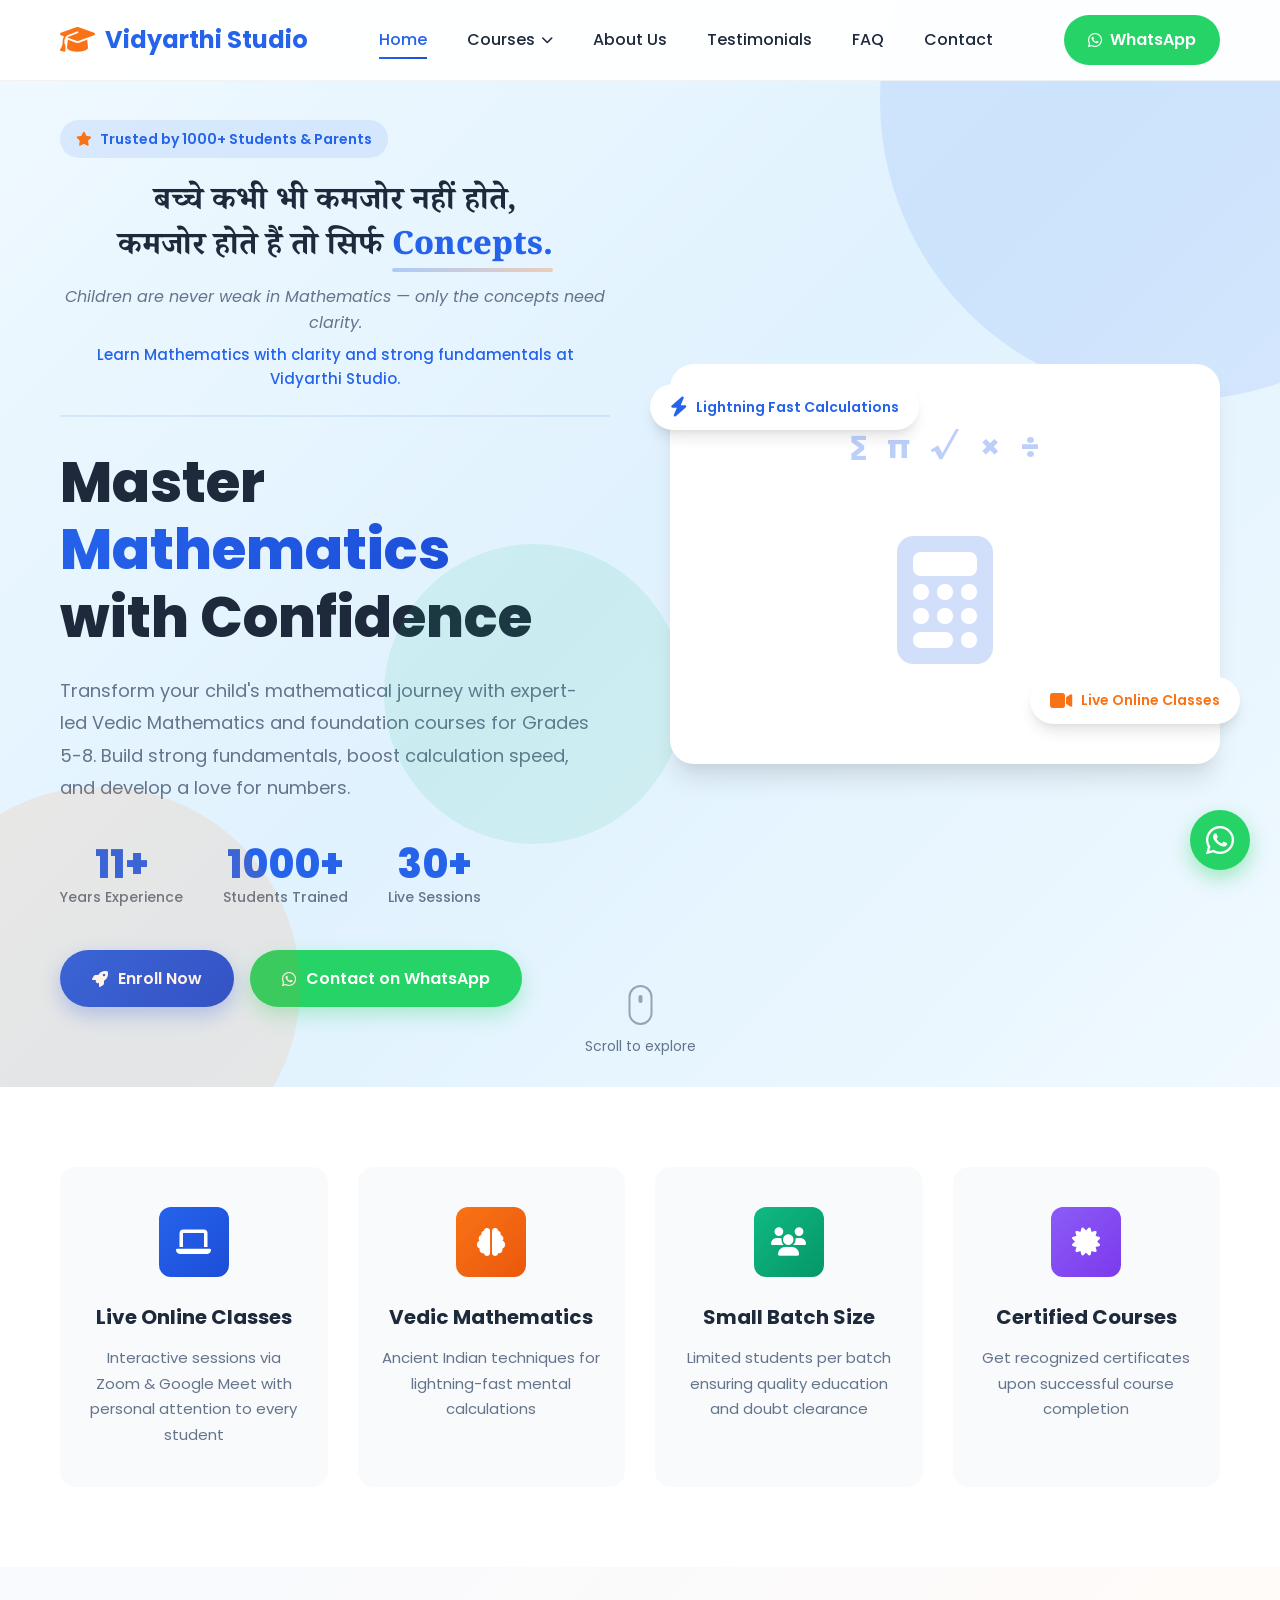
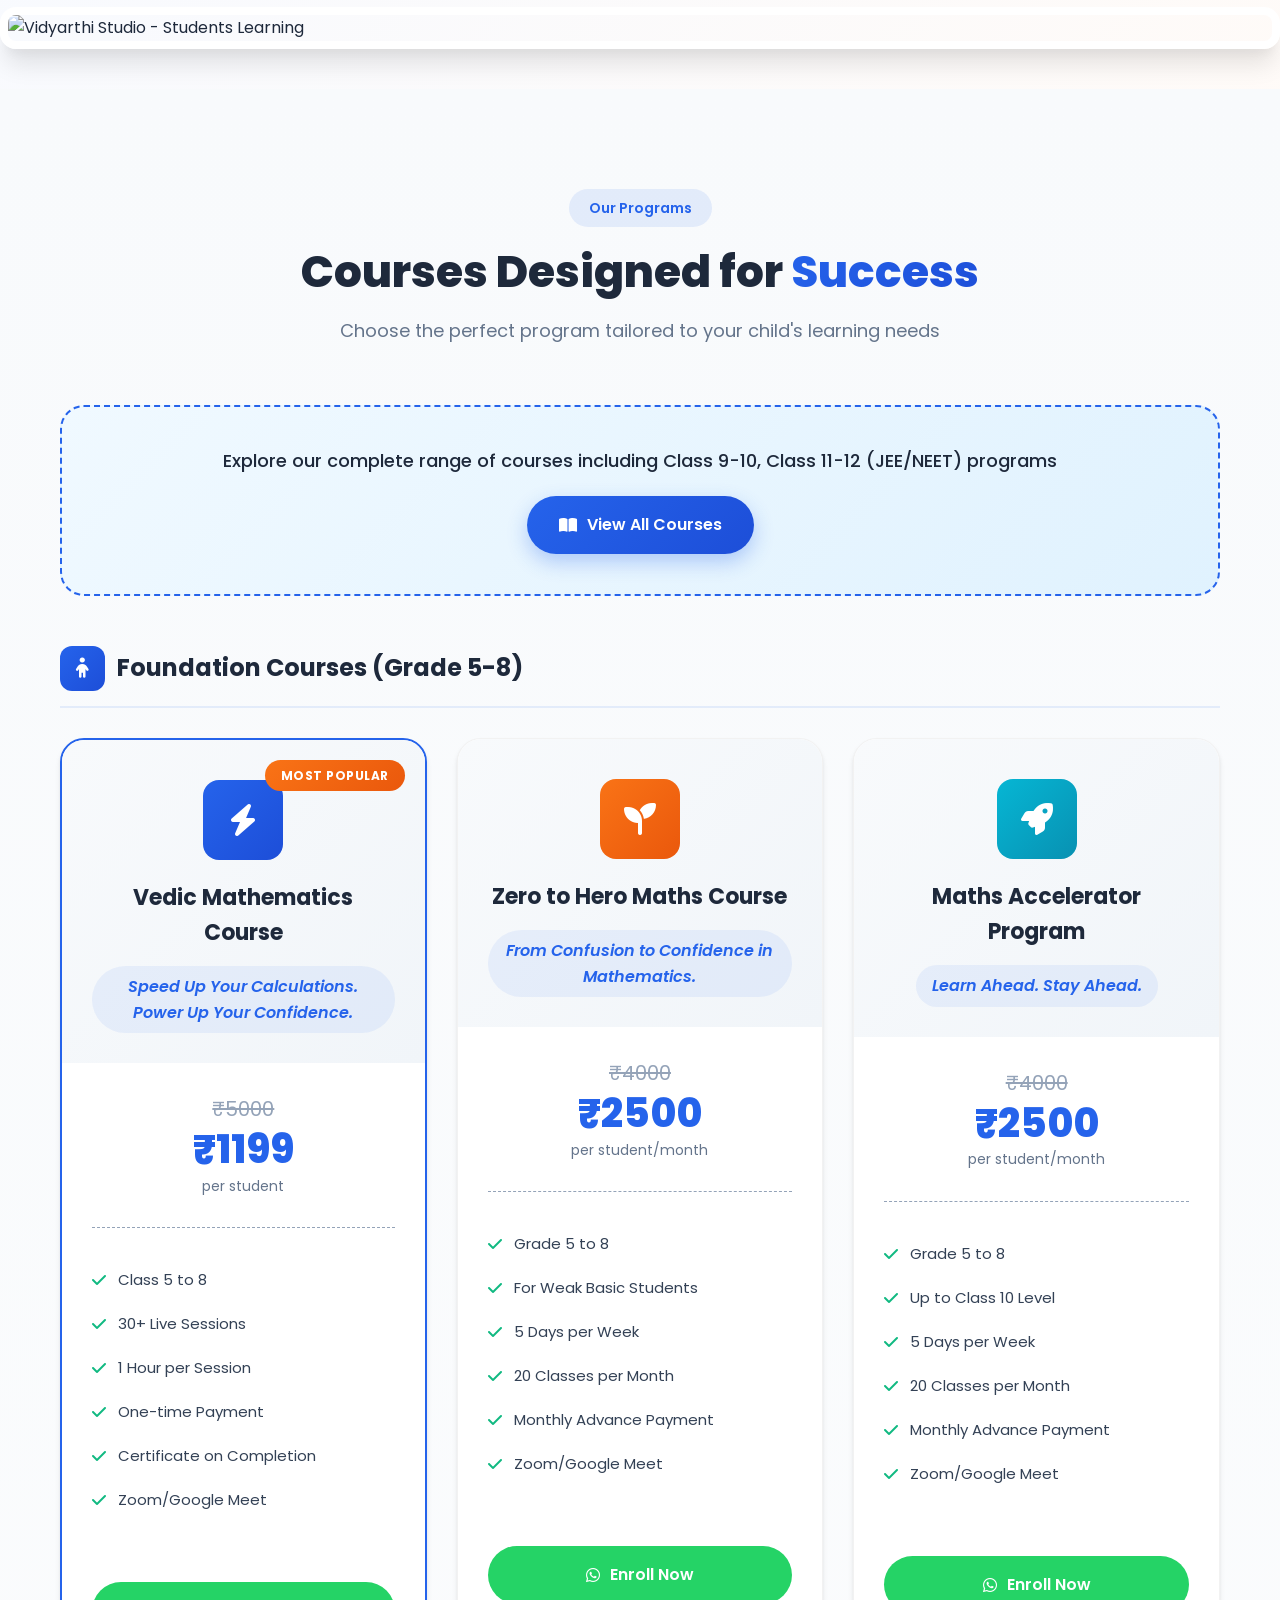
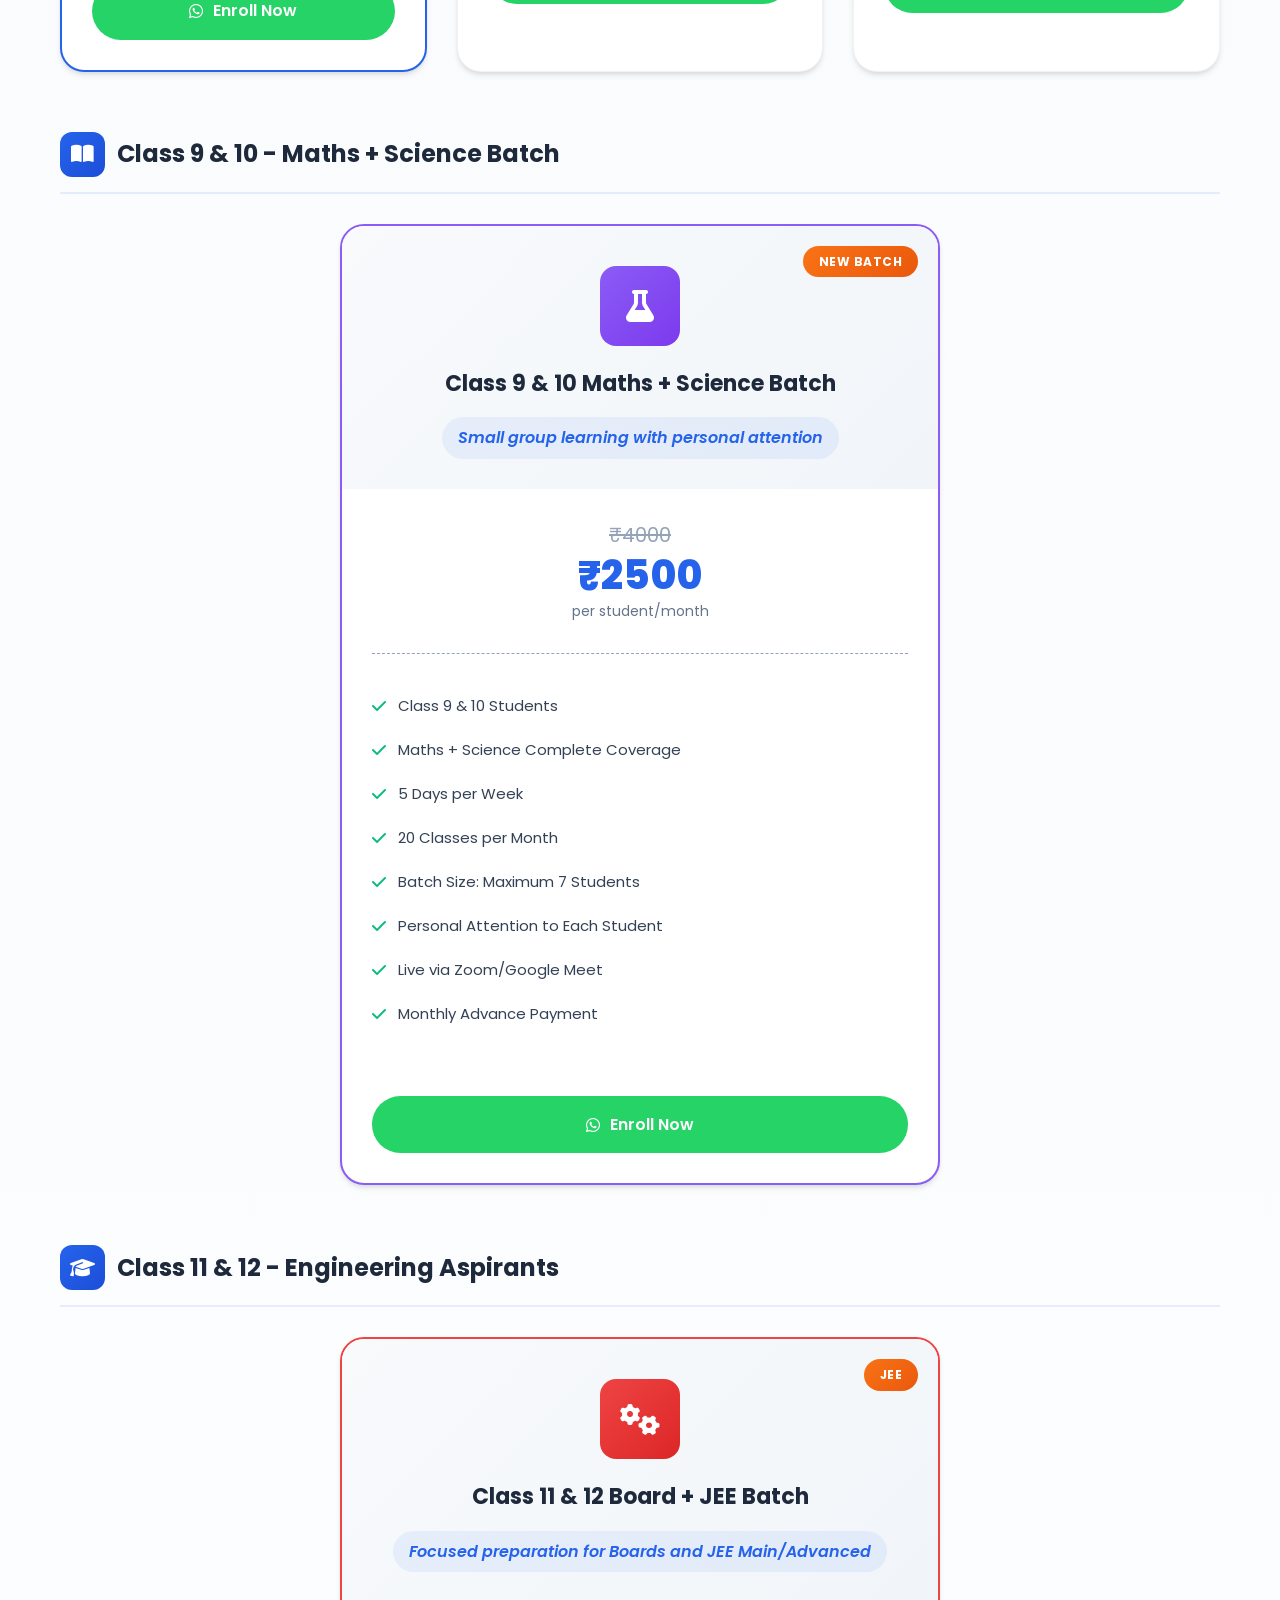
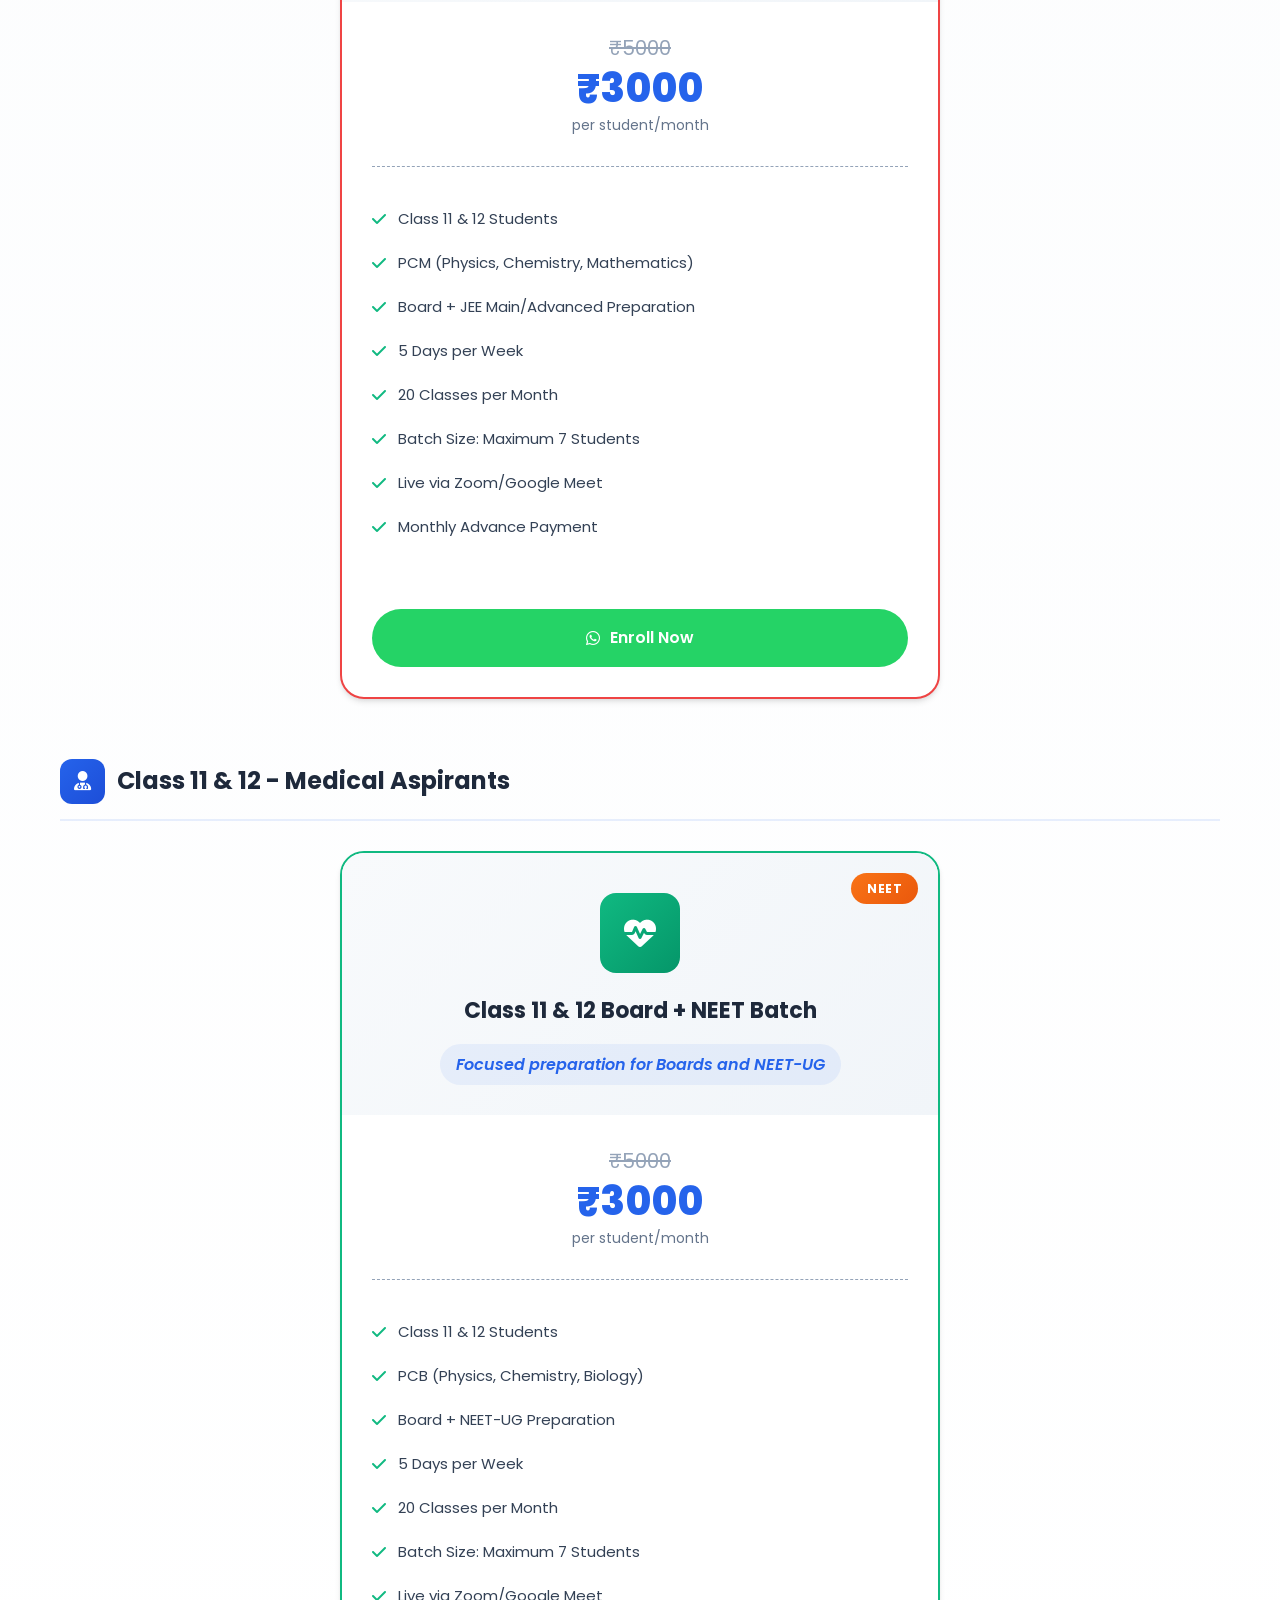
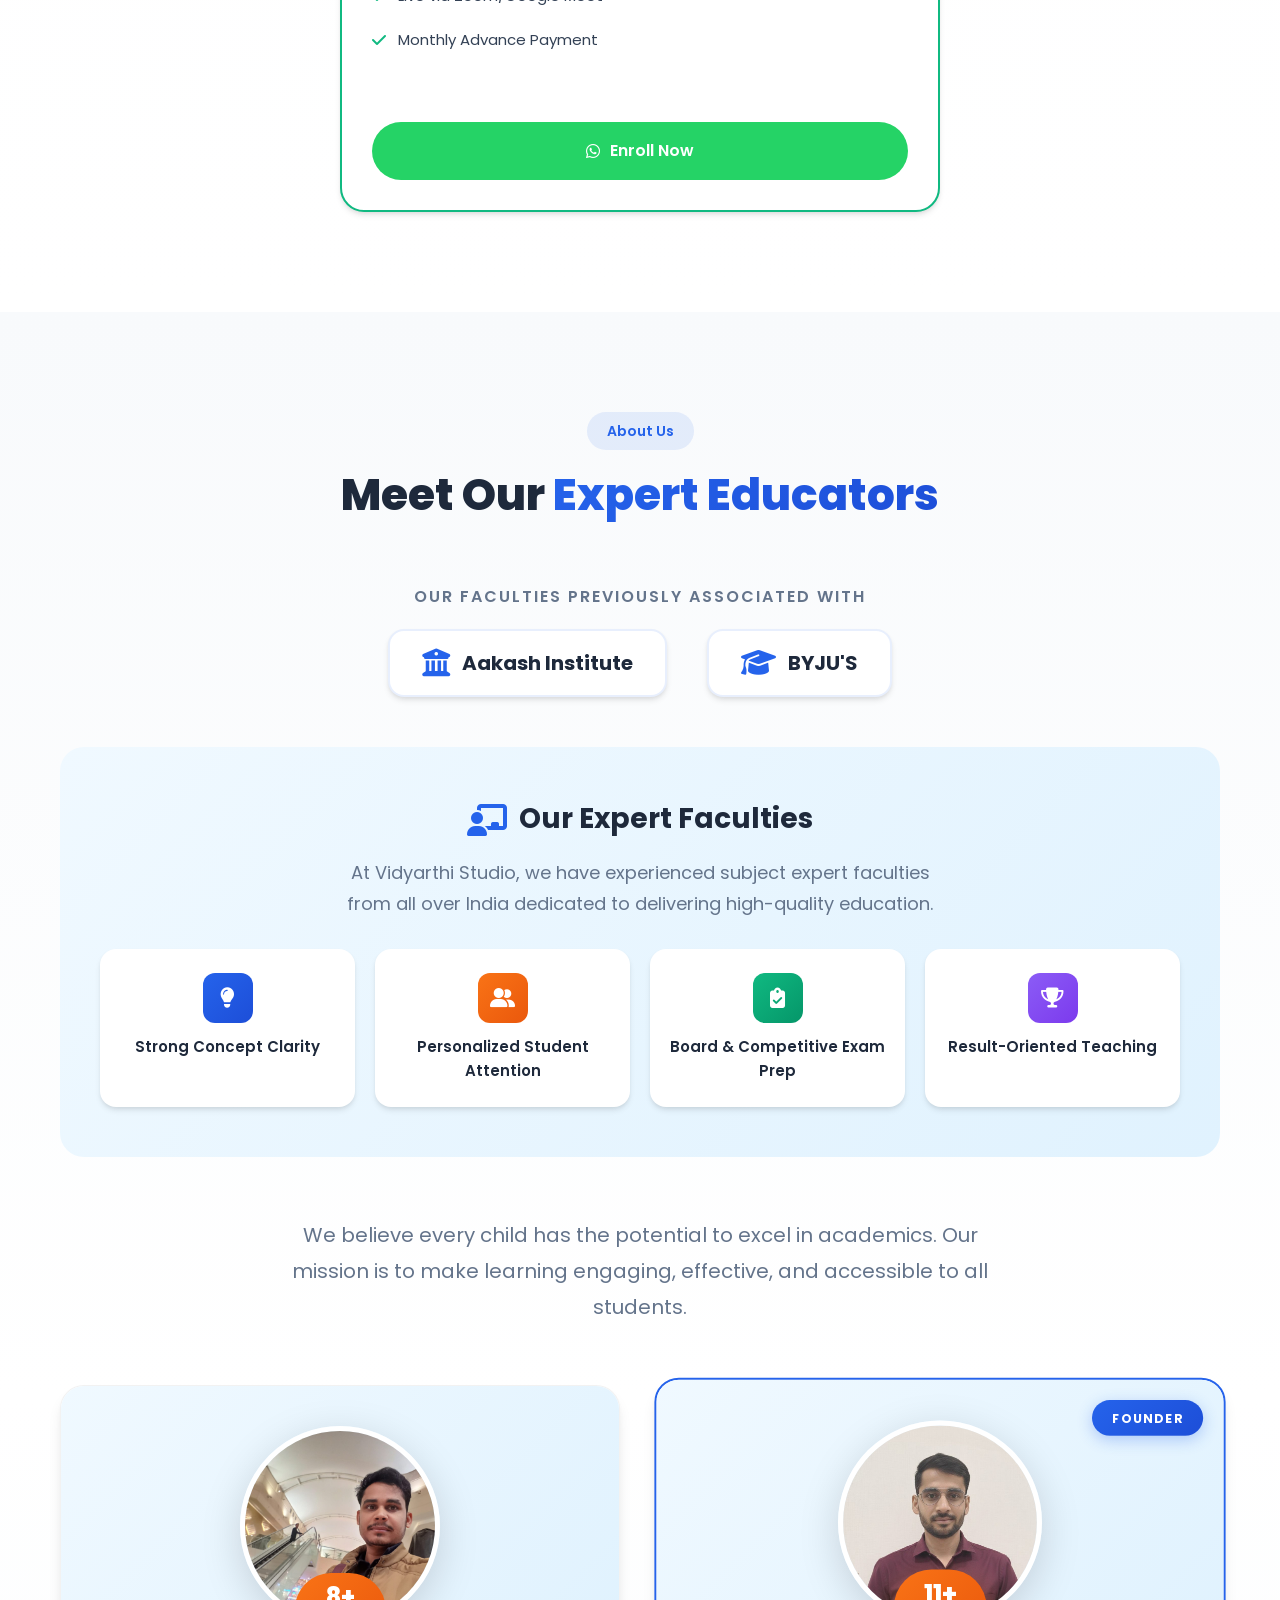
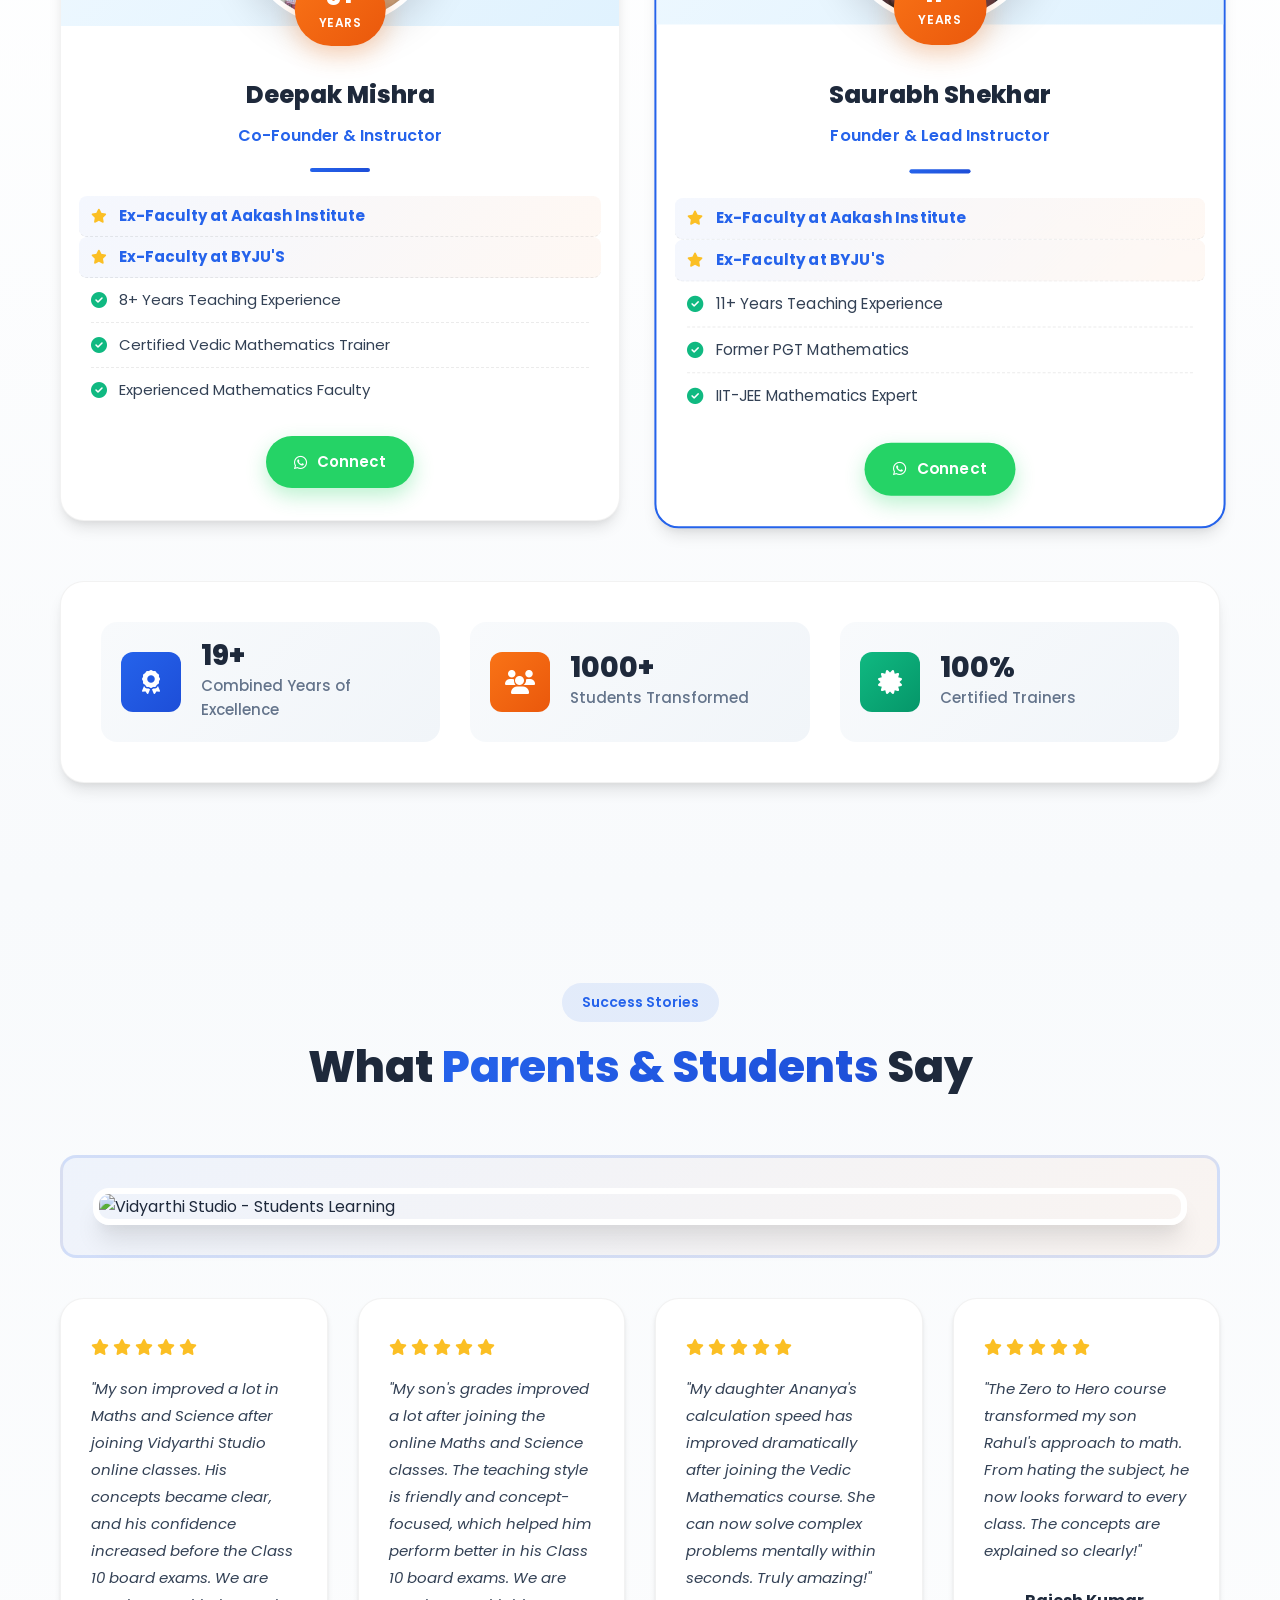
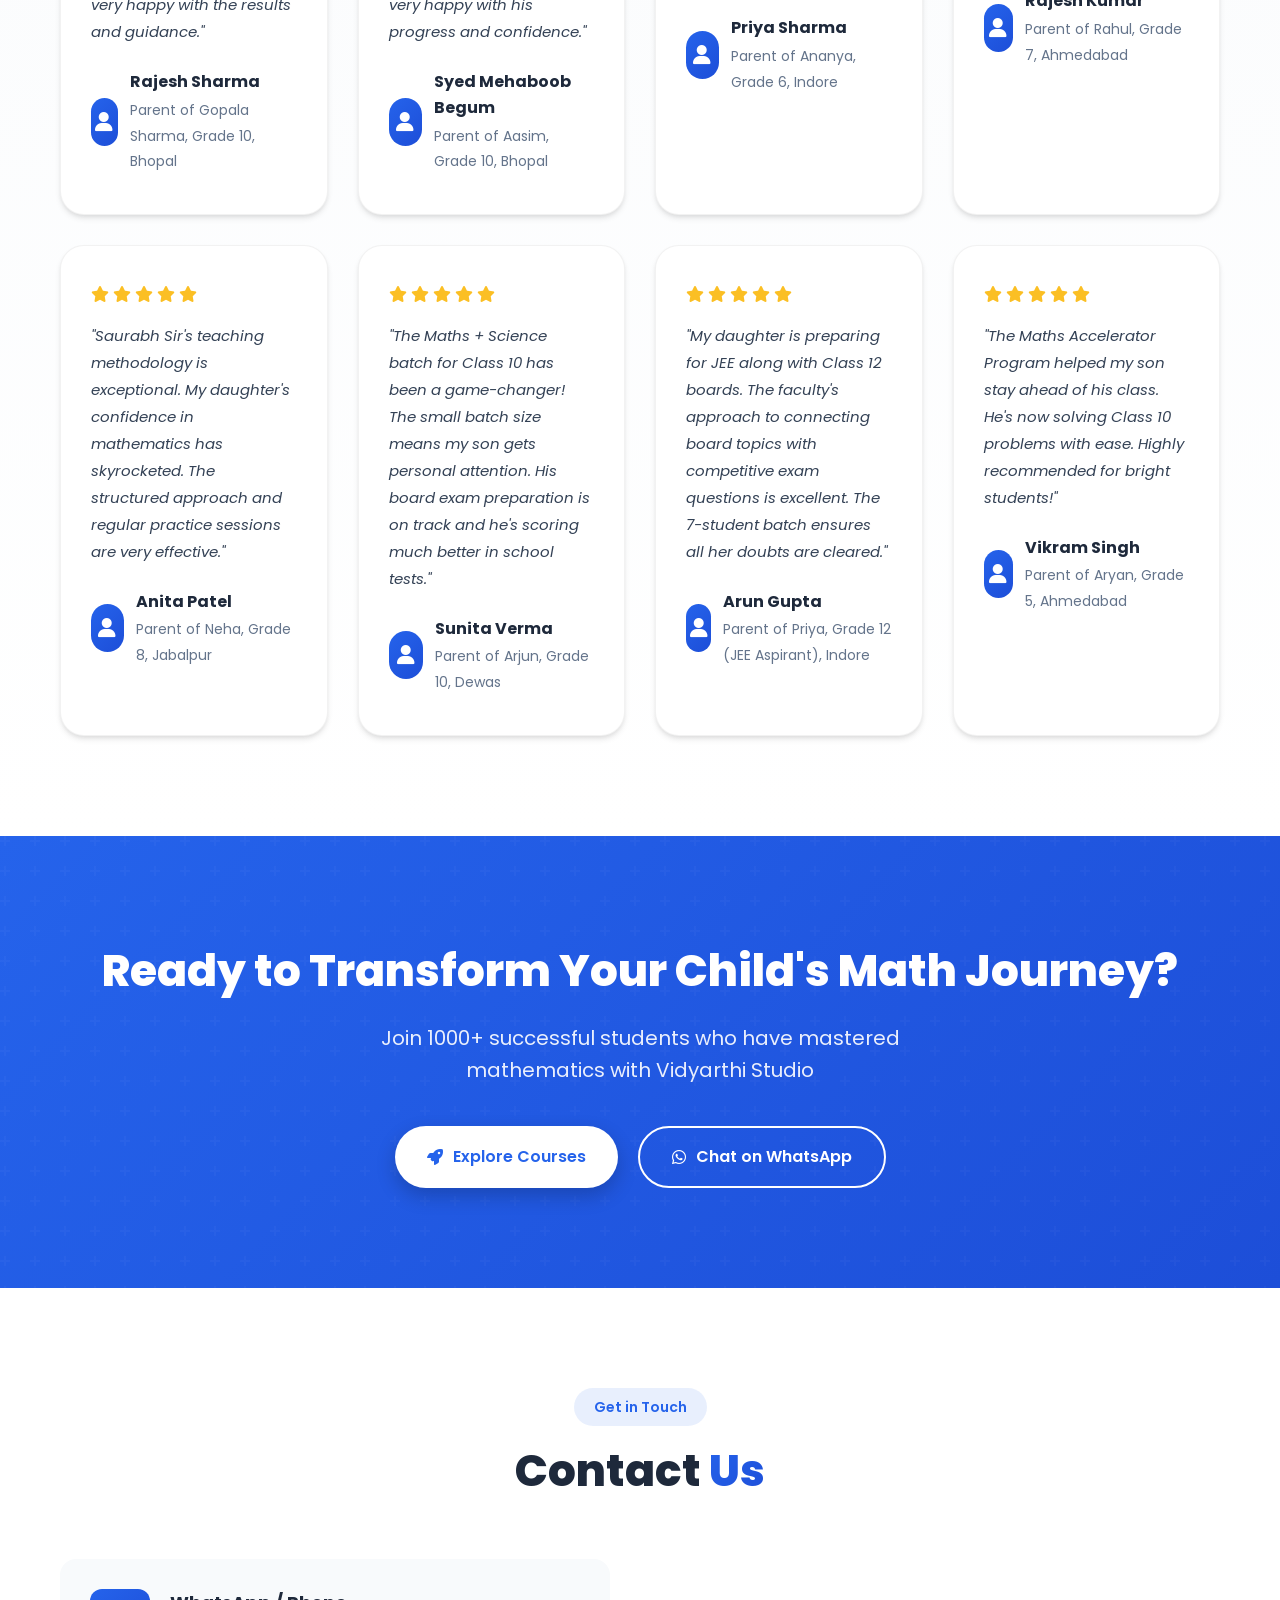
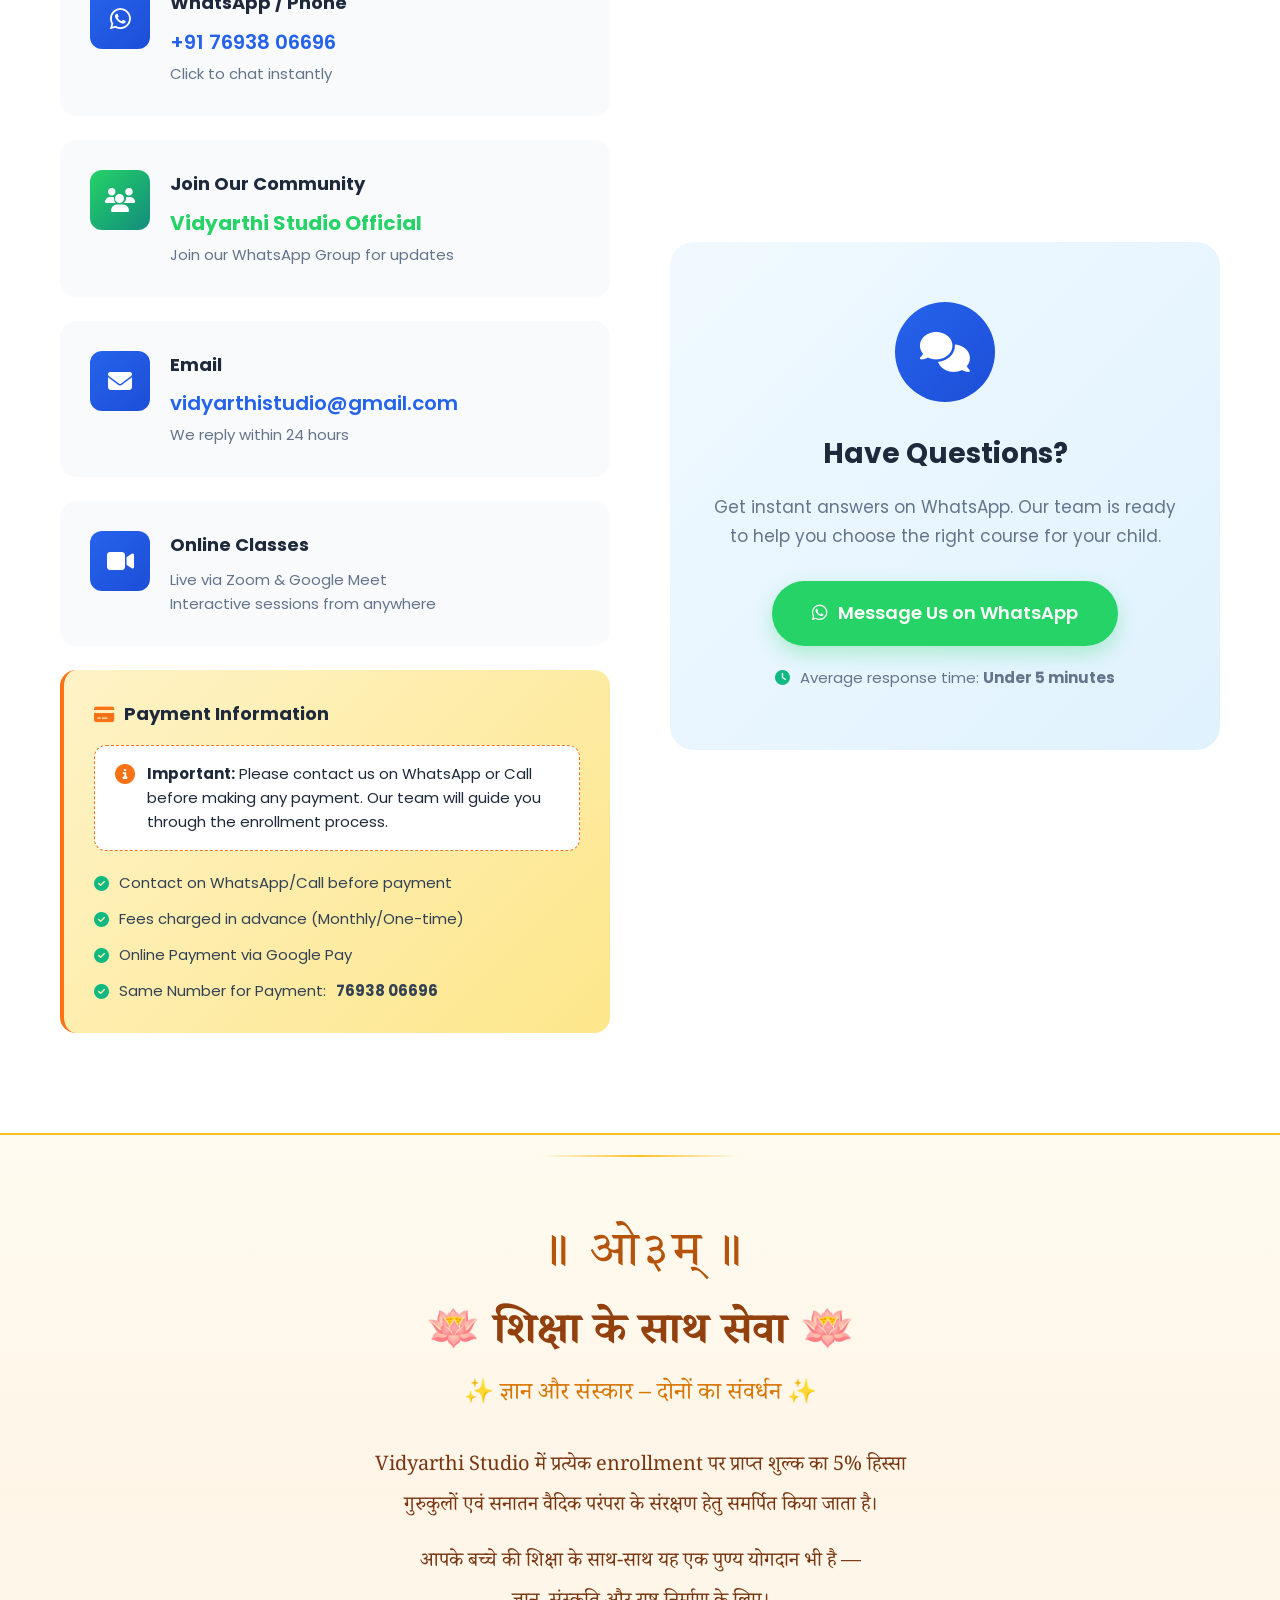
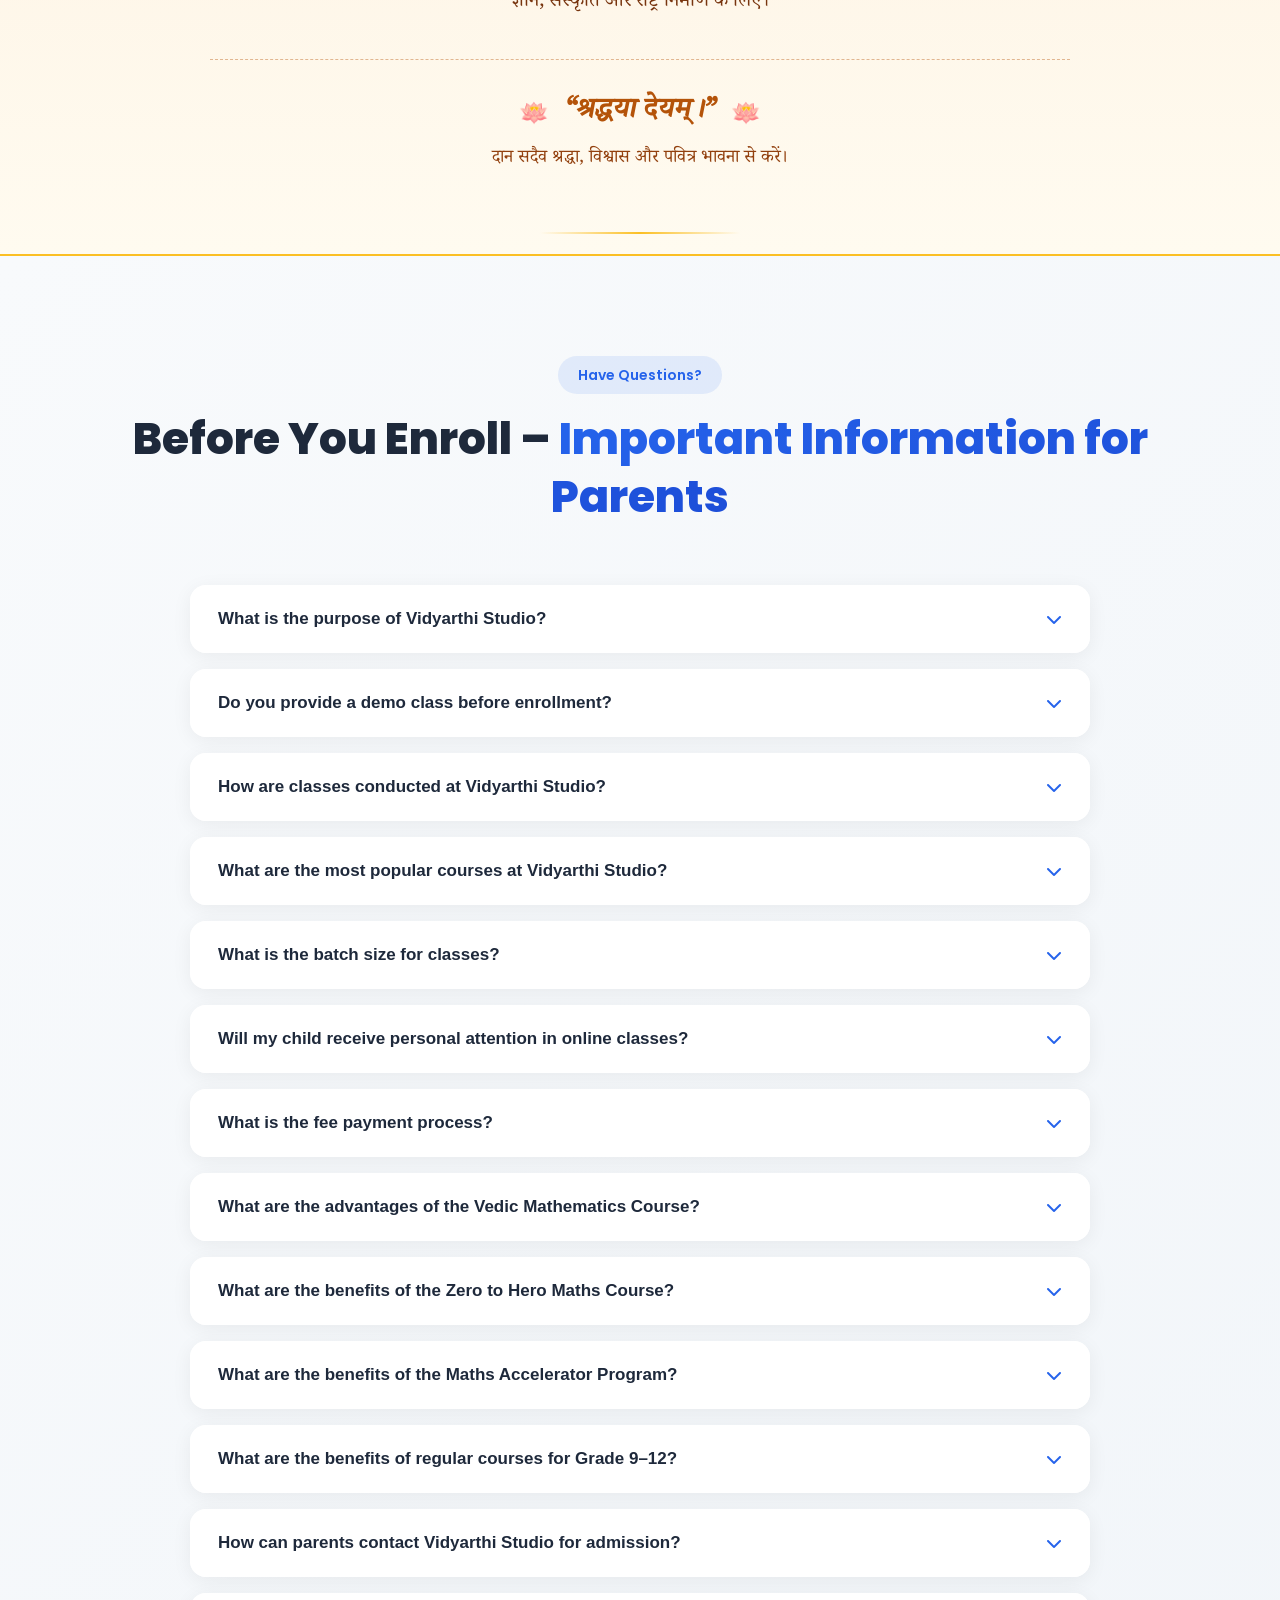
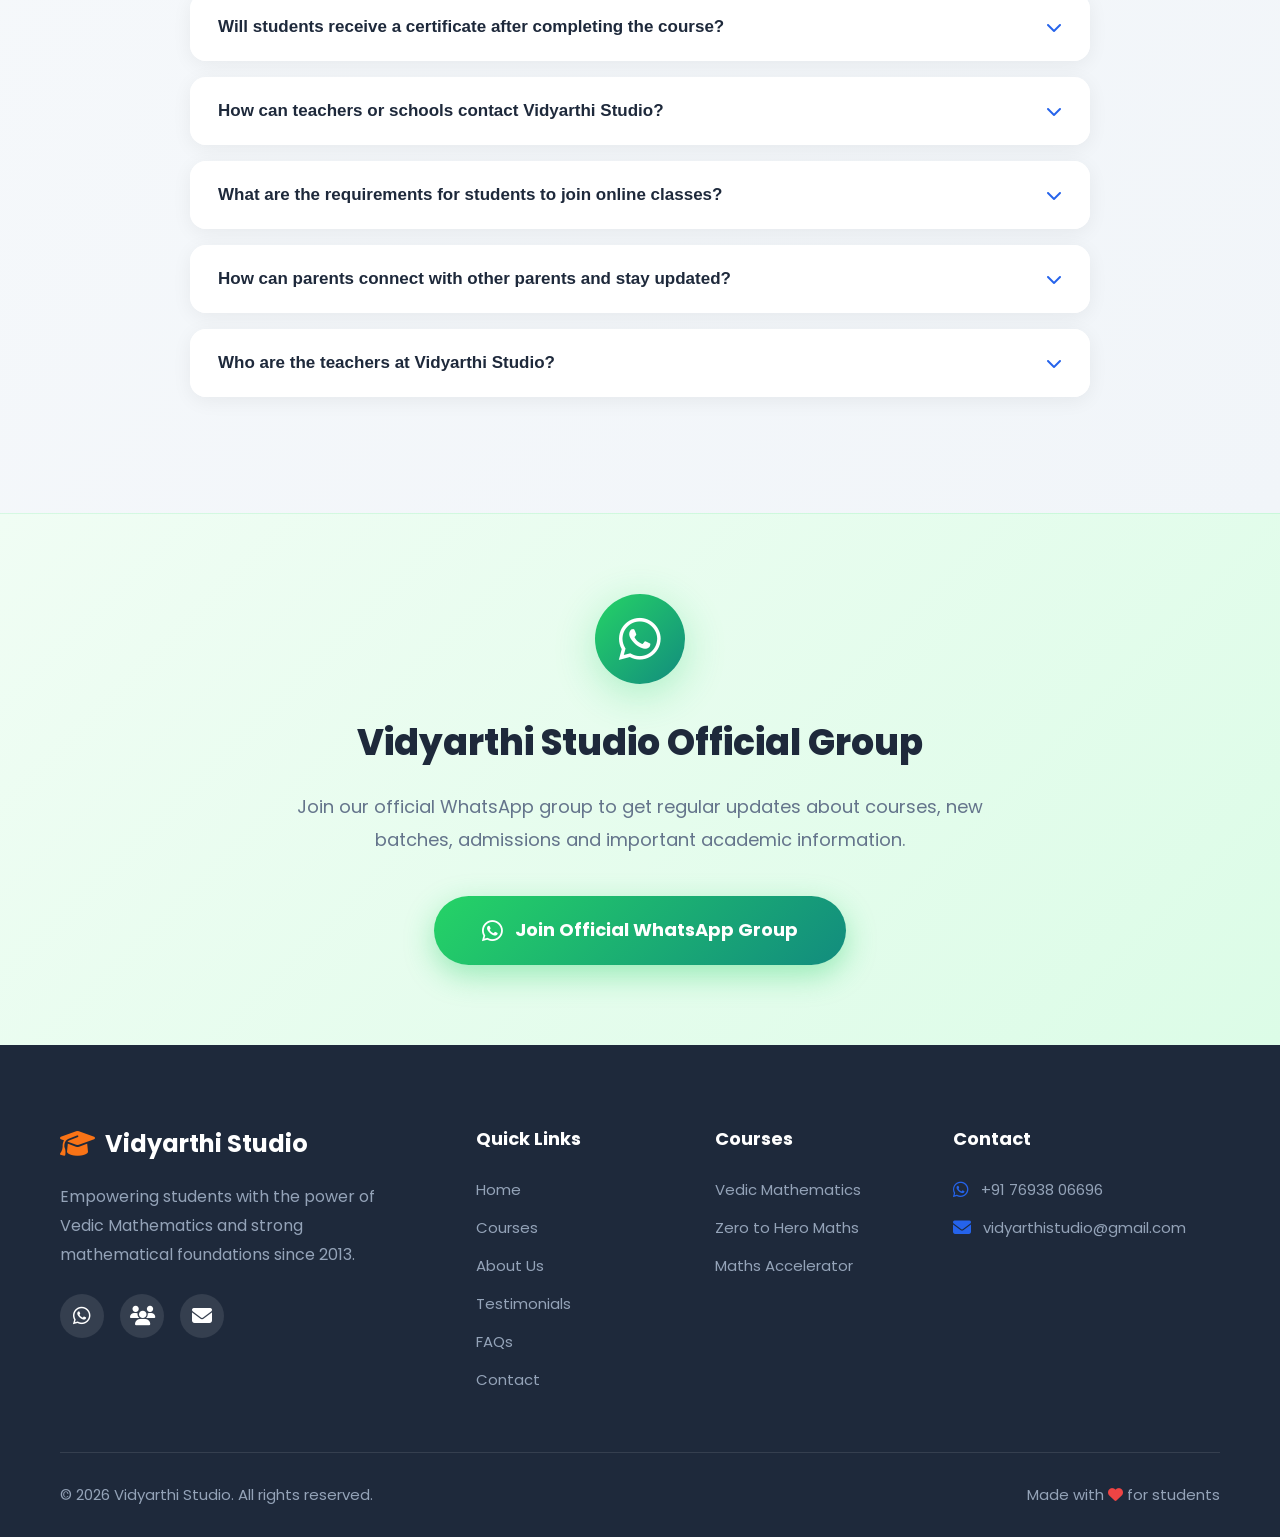
==== index.html @ 2ce5acc3 "Vedika" ====
<!DOCTYPE html>
<html lang="en">
<head>
    <meta charset="UTF-8">
    <meta name="viewport" content="width=device-width, initial-scale=1.0">
    <title>Vidyarthi Studio - Master Mathematics with Confidence</title>
    <link rel="stylesheet" href="style.css">
    <link href="https://fonts.googleapis.com/css2?family=Poppins:wght@300;400;500;600;700;800&display=swap" rel="stylesheet">
    <link href="https://fonts.googleapis.com/css2?family=Noto+Serif+Devanagari:wght@400;700&family=Tiro+Devanagari+Sanskrit&display=swap" rel="stylesheet">
    <link rel="stylesheet" href="https://cdnjs.cloudflare.com/ajax/libs/font-awesome/6.4.0/css/all.min.css">
</head>
<body>
    <!-- Navigation -->
    <nav class="navbar">
        <div class="nav-container">
            <a href="#home" class="logo">
                <i class="fas fa-graduation-cap"></i>
                <span>Vidyarthi Studio</span>
            </a>
            <button class="mobile-menu-btn" aria-label="Toggle menu">
                <span></span>
                <span></span>
                <span></span>
            </button>
            <ul class="nav-menu">
                <li><a href="#home" class="nav-link active">Home</a></li>
                <li class="nav-dropdown">
                    <a href="#" class="nav-link dropdown-toggle" onclick="return false;">
                        Courses
                        <i class="fas fa-chevron-down dropdown-arrow"></i>
                    </a>
                    <ul class="dropdown-menu">
                        <li><a href="courses.html" target="_blank">Explore Our Courses</a></li>
                    </ul>
                </li>
                <li><a href="#about" class="nav-link">About Us</a></li>
                <li><a href="#testimonials" class="nav-link">Testimonials</a></li>
                <li><a href="#faq-section" class="nav-link">FAQ</a></li>
                <li><a href="#contact" class="nav-link">Contact</a></li>
            </ul>
            <a href="https://wa.me/917693806696" target="_blank" class="nav-cta">
                <i class="fab fa-whatsapp"></i> WhatsApp
            </a>
        </div>
    </nav>

    <!-- Hero Section -->
    <section id="home" class="hero">
        <div class="hero-bg-shapes">
            <div class="shape shape-1"></div>
            <div class="shape shape-2"></div>
            <div class="shape shape-3"></div>
        </div>
        <div class="container">
            <div class="hero-content">
                <div class="hero-badge">
                    <i class="fas fa-star"></i>
                    <span>Trusted by 1000+ Students & Parents</span>
                </div>
                <!-- Philosophy Quote -->
                <div class="hero-philosophy">
                    <h2 class="philosophy-hindi">
                        बच्चे कभी भी कमजोर नहीं होते,<br>
                        कमजोर होते हैं तो सिर्फ <span class="concept-highlight">Concepts.</span>
                    </h2>
                    <p class="philosophy-english">
                        Children are never weak in Mathematics — only the concepts need clarity.
                    </p>
                    <p class="philosophy-supporting">
                        Learn Mathematics with clarity and strong fundamentals at Vidyarthi Studio.
                    </p>
                </div>

                <h1 class="hero-title">
                    Master <span class="highlight">Mathematics</span><br>
                    with Confidence
                </h1>
                <p class="hero-subtitle">
                    Transform your child's mathematical journey with expert-led Vedic Mathematics 
                    and foundation courses for Grades 5-8. Build strong fundamentals, boost calculation 
                    speed, and develop a love for numbers.
                </p>
                <div class="hero-stats">
                    <div class="stat">
                        <span class="stat-number">11+</span>
                        <span class="stat-label">Years Experience</span>
                    </div>
                    <div class="stat">
                        <span class="stat-number">1000+</span>
                        <span class="stat-label">Students Trained</span>
                    </div>
                    <div class="stat">
                        <span class="stat-number">30+</span>
                        <span class="stat-label">Live Sessions</span>
                    </div>
                </div> 
                <div class="hero-cta">
                    <a href="https://forms.gle/SkVvPGLe7BfcYUeUA" target="_blank" class="btn btn-primary">
                        <i class="fas fa-rocket"></i> Enroll Now
                    </a>
                    <a href="https://wa.me/917693806696" target="_blank" class="btn btn-whatsapp">
                        <i class="fab fa-whatsapp"></i> Contact on WhatsApp
                    </a>
                </div>
            </div>
            <div class="hero-image">
                <div class="hero-card">
                    <div class="floating-badge badge-1">
                        <i class="fas fa-bolt"></i>
                        <span>Lightning Fast Calculations</span>
                    </div>
                    <div class="floating-badge badge-2">
                        <i class="fas fa-video"></i>
                        <span>Live Online Classes</span>
                    </div>
                    <div class="student-illustration">
                        <div class="math-symbols">
                            <span class="symbol">∑</span>
                            <span class="symbol">π</span>
                            <span class="symbol">√</span>
                            <span class="symbol">×</span>
                            <span class="symbol">÷</span>
                        </div>
                        <div class="illustration-main">
                            <i class="fas fa-calculator"></i>
                        </div>
                    </div>
                </div>
            </div>
        </div>
        <div class="scroll-indicator">
            <div class="mouse">
                <div class="wheel"></div>
            </div>
            <span>Scroll to explore</span>
        </div>
    </section>

    <!-- Features Section -->
    <section class="features">
        <div class="container">
            <div class="features-grid">
                <div class="feature-card">
                    <div class="feature-icon">
                        <i class="fas fa-laptop"></i>
                    </div>
                    <h3>Live Online Classes</h3>
                    <p>Interactive sessions via Zoom & Google Meet with personal attention to every student</p>
                </div>
                <div class="feature-card">
                    <div class="feature-icon">
                        <i class="fas fa-brain"></i>
                    </div>
                    <h3>Vedic Mathematics</h3>
                    <p>Ancient Indian techniques for lightning-fast mental calculations</p>
                </div>
                <div class="feature-card">
                    <div class="feature-icon">
                        <i class="fas fa-users"></i>
                    </div>
                    <h3>Small Batch Size</h3>
                    <p>Limited students per batch ensuring quality education and doubt clearance</p>
                </div>
                <div class="feature-card">
                    <div class="feature-icon">
                        <i class="fas fa-certificate"></i>
                    </div>
                    <h3>Certified Courses</h3>
                    <p>Get recognized certificates upon successful course completion</p>
                </div>
            </div>
        </div>
    </section>

    <!-- Vidyarthi Photo Banner -->
    <section class="vedika-photo-section">
        <div class="container-fluid">
            <img src="images/vedika.jpg.png" alt="Vidyarthi Studio - Students Learning" class="vedika-full-width-photo">
        </div>
    </section>

    <!-- Courses Section -->
    <section id="courses" class="courses">
        <div class="container">
            <div class="section-header">
                <span class="section-tag">Our Programs</span>
                <h2 class="section-title">Courses Designed for <span class="highlight">Success</span></h2>
                <p class="section-subtitle">Choose the perfect program tailored to your child's learning needs</p>
            </div>

            <!-- View All Courses Banner -->
            <div class="view-all-courses">
                <p>Explore our complete range of courses including Class 9-10, Class 11-12 (JEE/NEET) programs</p>
                <a href="courses.html" target="_blank" class="btn btn-view-courses">
                    <i class="fas fa-book-open"></i> View All Courses
                </a>
            </div>

            <!-- Grade 5-8 Courses -->
            <div class="course-category">
                <h3 class="category-title"><i class="fas fa-child"></i> Foundation Courses (Grade 5-8)</h3>
                <div class="courses-grid">
                    <!-- Course 1: Vedic Mathematics -->
                    <div class="course-card featured">
                        <div class="course-badge">Most Popular</div>
                        <div class="course-header">
                            <div class="course-icon">
                                <i class="fas fa-bolt"></i>
                            </div>
                            <h3>Vedic Mathematics Course</h3>
                            <p class="course-tagline">Speed Up Your Calculations. Power Up Your Confidence.</p>
                        </div>
                        <div class="course-body">
                            <div class="course-price">
                                <span class="original-price">₹5000</span>
                                <span class="offer-price">₹1199</span>
                                <span class="price-note">per student</span>
                            </div>
                            <ul class="course-features">
                                <li><i class="fas fa-check"></i> Class 5 to 8</li>
                                <li><i class="fas fa-check"></i> 30+ Live Sessions</li>
                                <li><i class="fas fa-check"></i> 1 Hour per Session</li>
                                <li><i class="fas fa-check"></i> One-time Payment</li>
                                <li><i class="fas fa-check"></i> Certificate on Completion</li>
                                <li><i class="fas fa-check"></i> Zoom/Google Meet</li>
                            </ul>
                        </div>
                        <div class="course-footer">
                            <a href="https://forms.gle/SkVvPGLe7BfcYUeUA" target="_blank" class="btn btn-course">
                                <i class="fab fa-whatsapp"></i> Enroll Now
                            </a>
                        </div>
                    </div>

                    <!-- Course 2: Zero to Hero -->
                    <div class="course-card">
                        <div class="course-header">
                            <div class="course-icon orange">
                                <i class="fas fa-seedling"></i>
                            </div>
                            <h3>Zero to Hero Maths Course</h3>
                            <p class="course-tagline">From Confusion to Confidence in Mathematics.</p>
                        </div>
                        <div class="course-body">
                            <div class="course-price">
                                <span class="original-price">₹4000</span>
                                <span class="offer-price">₹2500</span>
                                <span class="price-note">per student/month</span>
                            </div>
                            <ul class="course-features">
                                <li><i class="fas fa-check"></i> Grade 5 to 8</li>
                                <li><i class="fas fa-check"></i> For Weak Basic Students</li>
                                <li><i class="fas fa-check"></i> 5 Days per Week</li>
                                <li><i class="fas fa-check"></i> 20 Classes per Month</li>
                                <li><i class="fas fa-check"></i> Monthly Advance Payment</li>
                                <li><i class="fas fa-check"></i> Zoom/Google Meet</li>
                            </ul>
                        </div>
                        <div class="course-footer">
                            <a href="https://forms.gle/SkVvPGLe7BfcYUeUA" target="_blank" class="btn btn-course">
                                <i class="fab fa-whatsapp"></i> Enroll Now
                            </a>
                        </div>
                    </div>

                    <!-- Course 3: Maths Accelerator -->
                    <div class="course-card">
                        <div class="course-header">
                            <div class="course-icon blue">
                                <i class="fas fa-rocket"></i>
                            </div>
                            <h3>Maths Accelerator Program</h3>
                            <p class="course-tagline">Learn Ahead. Stay Ahead.</p>
                        </div>
                        <div class="course-body">
                            <div class="course-price">
                                <span class="original-price">₹4000</span>
                                <span class="offer-price">₹2500</span>
                                <span class="price-note">per student/month</span>
                            </div>
                            <ul class="course-features">
                                <li><i class="fas fa-check"></i> Grade 5 to 8</li>
                                <li><i class="fas fa-check"></i> Up to Class 10 Level</li>
                                <li><i class="fas fa-check"></i> 5 Days per Week</li>
                                <li><i class="fas fa-check"></i> 20 Classes per Month</li>
                                <li><i class="fas fa-check"></i> Monthly Advance Payment</li>
                                <li><i class="fas fa-check"></i> Zoom/Google Meet</li>
                            </ul>
                        </div>
                        <div class="course-footer">
                            <a href="https://forms.gle/SkVvPGLe7BfcYUeUA" target="_blank" class="btn btn-course">
                                <i class="fab fa-whatsapp"></i> Enroll Now
                            </a>
                        </div>
                    </div>
                </div>
            </div>

            <!-- Class 9-10 Courses -->
            <div class="course-category">
                <h3 class="category-title"><i class="fas fa-book-open"></i> Class 9 & 10 - Maths + Science Batch</h3>
                <div class="courses-grid single-course">
                    <div class="course-card featured science-batch">
                        <div class="course-badge">New Batch</div>
                        <div class="course-header">
                            <div class="course-icon purple">
                                <i class="fas fa-flask"></i>
                            </div>
                            <h3>Class 9 & 10 Maths + Science Batch</h3>
                            <p class="course-tagline">Small group learning with personal attention</p>
                        </div>
                        <div class="course-body">
                            <div class="course-price">
                                <span class="original-price">₹4000</span>
                                <span class="offer-price">₹2500</span>
                                <span class="price-note">per student/month</span>
                            </div>
                            <ul class="course-features">
                                <li><i class="fas fa-check"></i> Class 9 & 10 Students</li>
                                <li><i class="fas fa-check"></i> Maths + Science Complete Coverage</li>
                                <li><i class="fas fa-check"></i> 5 Days per Week</li>
                                <li><i class="fas fa-check"></i> 20 Classes per Month</li>
                                <li><i class="fas fa-check"></i> Batch Size: Maximum 7 Students</li>
                                <li><i class="fas fa-check"></i> Personal Attention to Each Student</li>
                                <li><i class="fas fa-check"></i> Live via Zoom/Google Meet</li>
                                <li><i class="fas fa-check"></i> Monthly Advance Payment</li>
                            </ul>
                        </div>
                        <div class="course-footer">
                            <a href="https://forms.gle/SkVvPGLe7BfcYUeUA" target="_blank" class="btn btn-course">
                                <i class="fab fa-whatsapp"></i> Enroll Now
                            </a>
                        </div>
                    </div>
                </div>
            </div>

            <!-- Class 11-12 JEE Courses -->
            <div class="course-category">
                <h3 class="category-title"><i class="fas fa-graduation-cap"></i> Class 11 & 12 - Engineering Aspirants</h3>
                <div class="courses-grid single-course">
                    <div class="course-card featured jee-batch">
                        <div class="course-badge">JEE</div>
                        <div class="course-header">
                            <div class="course-icon red">
                                <i class="fas fa-cogs"></i>
                            </div>
                            <h3>Class 11 & 12 Board + JEE Batch</h3>
                            <p class="course-tagline">Focused preparation for Boards and JEE Main/Advanced</p>
                        </div>
                        <div class="course-body">
                            <div class="course-price">
                                <span class="original-price">₹5000</span>
                                <span class="offer-price">₹3000</span>
                                <span class="price-note">per student/month</span>
                            </div>
                            <ul class="course-features">
                                <li><i class="fas fa-check"></i> Class 11 & 12 Students</li>
                                <li><i class="fas fa-check"></i> PCM (Physics, Chemistry, Mathematics)</li>
                                <li><i class="fas fa-check"></i> Board + JEE Main/Advanced Preparation</li>
                                <li><i class="fas fa-check"></i> 5 Days per Week</li>
                                <li><i class="fas fa-check"></i> 20 Classes per Month</li>
                                <li><i class="fas fa-check"></i> Batch Size: Maximum 7 Students</li>
                                <li><i class="fas fa-check"></i> Live via Zoom/Google Meet</li>
                                <li><i class="fas fa-check"></i> Monthly Advance Payment</li>
                            </ul>
                        </div>
                        <div class="course-footer">
                            <a href="https://forms.gle/SkVvPGLe7BfcYUeUA" target="_blank" class="btn btn-course">
                                <i class="fab fa-whatsapp"></i> Enroll Now
                            </a>
                        </div>
                    </div>
                </div>
            </div>

            <!-- Class 11-12 NEET Courses -->
            <div class="course-category">
                <h3 class="category-title"><i class="fas fa-user-md"></i> Class 11 & 12 - Medical Aspirants</h3>
                <div class="courses-grid single-course">
                    <div class="course-card featured neet-batch">
                        <div class="course-badge">NEET</div>
                        <div class="course-header">
                            <div class="course-icon green">
                                <i class="fas fa-heartbeat"></i>
                            </div>
                            <h3>Class 11 & 12 Board + NEET Batch</h3>
                            <p class="course-tagline">Focused preparation for Boards and NEET-UG</p>
                        </div>
                        <div class="course-body">
                            <div class="course-price">
                                <span class="original-price">₹5000</span>
                                <span class="offer-price">₹3000</span>
                                <span class="price-note">per student/month</span>
                            </div>
                            <ul class="course-features">
                                <li><i class="fas fa-check"></i> Class 11 & 12 Students</li>
                                <li><i class="fas fa-check"></i> PCB (Physics, Chemistry, Biology)</li>
                                <li><i class="fas fa-check"></i> Board + NEET-UG Preparation</li>
                                <li><i class="fas fa-check"></i> 5 Days per Week</li>
                                <li><i class="fas fa-check"></i> 20 Classes per Month</li>
                                <li><i class="fas fa-check"></i> Batch Size: Maximum 7 Students</li>
                                <li><i class="fas fa-check"></i> Live via Zoom/Google Meet</li>
                                <li><i class="fas fa-check"></i> Monthly Advance Payment</li>
                            </ul>
                        </div>
                        <div class="course-footer">
                            <a href="https://forms.gle/SkVvPGLe7BfcYUeUA" target="_blank" class="btn btn-course">
                                <i class="fab fa-whatsapp"></i> Enroll Now
                            </a>
                        </div>
                    </div>
                </div>
            </div>
        </div>
    </section>

    <!-- About Section -->
    <section id="about" class="about">
        <div class="container">
            <div class="section-header">
                <span class="section-tag">About Us</span>
                <h2 class="section-title">Meet Our <span class="highlight">Expert Educators</span></h2>
            </div>

            <!-- Trusted Brands Experience -->
            <div class="brands-experience">
                <p class="brands-label">Our Faculties Previously Associated With</p>
                <div class="brands-logos">
                    <div class="brand-item">
                        <i class="fas fa-university"></i>
                        <span>Aakash Institute</span>
                    </div>
                    <div class="brand-item">
                        <i class="fas fa-graduation-cap"></i>
                        <span>BYJU'S</span>
                    </div>
                </div>
            </div>

            <!-- Faculties Section -->
            <div class="faculties-section">
                <h3 class="faculties-title"><i class="fas fa-chalkboard-teacher"></i> Our Expert Faculties</h3>
                <p class="faculties-desc">At Vidyarthi Studio, we have experienced subject expert faculties from all over India dedicated to delivering high-quality education.</p>
                
                <div class="faculties-specialties">
                    <div class="specialty-item">
                        <i class="fas fa-lightbulb"></i>
                        <span>Strong Concept Clarity</span>
                    </div>
                    <div class="specialty-item">
                        <i class="fas fa-user-friends"></i>
                        <span>Personalized Student Attention</span>
                    </div>
                    <div class="specialty-item">
                        <i class="fas fa-clipboard-check"></i>
                        <span>Board & Competitive Exam Prep</span>
                    </div>
                    <div class="specialty-item">
                        <i class="fas fa-trophy"></i>
                        <span>Result-Oriented Teaching</span>
                    </div>
                </div>
            </div>

            <div class="about-intro-text">
                <p>We believe every child has the potential to excel in academics. 
                Our mission is to make learning engaging, effective, and accessible to all students.</p>
            </div>

            <!-- Founders Profile Cards -->
            <div class="founders-showcase">
                <!-- Deepak Mishra - First -->
                <div class="founder-profile-card">
                    <div class="founder-image-wrapper">
                        <div class="founder-image">
                            <img src="deepak-mishra.jpg" alt="Deepak Mishra - Co-Founder & Vedic Mathematics Trainer">
                        </div>
                        <div class="founder-experience-badge">
                            <span class="exp-years">8+</span>
                            <span class="exp-label">Years</span>
                        </div>
                    </div>
                    <div class="founder-details">
                        <h3>Deepak Mishra</h3>
                        <span class="founder-designation">Co-Founder & Instructor</span>
                        <div class="founder-divider"></div>
                        <ul class="founder-highlights">
                            <li><i class="fas fa-star"></i> <strong>Ex-Faculty at Aakash Institute</strong></li>
                            <li><i class="fas fa-star"></i> <strong>Ex-Faculty at BYJU'S</strong></li>
                            <li><i class="fas fa-check-circle"></i> 8+ Years Teaching Experience</li>
                            <li><i class="fas fa-check-circle"></i> Certified Vedic Mathematics Trainer</li>
                            <li><i class="fas fa-check-circle"></i> Experienced Mathematics Faculty</li>
                        </ul>
                        <div class="founder-social">
                            <a href="https://wa.me/917693806696" target="_blank" class="social-btn whatsapp">
                                <i class="fab fa-whatsapp"></i> Connect
                            </a>
                        </div>
                    </div>
                </div>

                <!-- Saurabh Shekhar - Second -->
                <div class="founder-profile-card featured">
                    <div class="founder-badge">Founder</div>
                    <div class="founder-image-wrapper">
                        <div class="founder-image">
                            <img src="saurabh-shekhar.jpg" alt="Saurabh Shekhar - Founder & Lead Instructor">
                        </div>
                        <div class="founder-experience-badge">
                            <span class="exp-years">11+</span>
                            <span class="exp-label">Years</span>
                        </div>
                    </div>
                    <div class="founder-details">
                        <h3>Saurabh Shekhar</h3>
                        <span class="founder-designation">Founder & Lead Instructor</span>
                        <div class="founder-divider"></div>
                        <ul class="founder-highlights">
                            <li><i class="fas fa-star"></i> <strong>Ex-Faculty at Aakash Institute</strong></li>
                            <li><i class="fas fa-star"></i> <strong>Ex-Faculty at BYJU'S</strong></li>
                            <li><i class="fas fa-check-circle"></i> 11+ Years Teaching Experience</li>
                            <li><i class="fas fa-check-circle"></i> Former PGT Mathematics</li>
                            <li><i class="fas fa-check-circle"></i> IIT-JEE Mathematics Expert</li>
                        </ul>
                        <div class="founder-social">
                            <a href="https://wa.me/917693806696" target="_blank" class="social-btn whatsapp">
                                <i class="fab fa-whatsapp"></i> Connect
                            </a>
                        </div>
                    </div>
                </div>
            </div>

            <!-- Combined Experience Banner -->
            <div class="experience-banner">
                <div class="exp-item">
                    <i class="fas fa-award"></i>
                    <div class="exp-content">
                        <span class="exp-number">19+</span>
                        <span class="exp-text">Combined Years of Excellence</span>
                    </div>
                </div>
                <div class="exp-item">
                    <i class="fas fa-users"></i>
                    <div class="exp-content">
                        <span class="exp-number">1000+</span>
                        <span class="exp-text">Students Transformed</span>
                    </div>
                </div>
                <div class="exp-item">
                    <i class="fas fa-certificate"></i>
                    <div class="exp-content">
                        <span class="exp-number">100%</span>
                        <span class="exp-text">Certified Trainers</span>
                    </div>
                </div>
            </div>
        </div>
    </section>

    <!-- Testimonials Section -->
    <section id="testimonials" class="testimonials">
        <div class="container">
            <div class="section-header">
                <span class="section-tag">Success Stories</span>
                <h2 class="section-title">What <span class="highlight">Parents & Students</span> Say</h2>
            </div>

            <!-- Student Study Photo Banner -->
            <div class="testimonial-photo-banner">
                <img src="images/Studentstudy.jpg.png" alt="Vidyarthi Studio - Students Learning" class="testimonial-main-photo">
            </div>

            <div class="testimonials-grid">
                <!-- New Testimonial 1: Rajesh Sharma -->
                <div class="testimonial-card">
                    <div class="testimonial-rating">
                        <i class="fas fa-star"></i>
                        <i class="fas fa-star"></i>
                        <i class="fas fa-star"></i>
                        <i class="fas fa-star"></i>
                        <i class="fas fa-star"></i>
                    </div>
                    <p class="testimonial-text">
                        "My son improved a lot in Maths and Science after joining Vidyarthi Studio online classes. 
                        His concepts became clear, and his confidence increased before the Class 10 board exams. 
                        We are very happy with the results and guidance."
                    </p>
                    <div class="testimonial-author">
                        <div class="author-avatar">
                            <i class="fas fa-user"></i>
                        </div>
                        <div class="author-info">
                            <h4>Rajesh Sharma</h4>
                            <span>Parent of Gopala Sharma, Grade 10, Bhopal</span>
                        </div>
                    </div>
                </div>

                <!-- New Testimonial 2: Syed Mehaboob Begum -->
                <div class="testimonial-card">
                    <div class="testimonial-rating">
                        <i class="fas fa-star"></i>
                        <i class="fas fa-star"></i>
                        <i class="fas fa-star"></i>
                        <i class="fas fa-star"></i>
                        <i class="fas fa-star"></i>
                    </div>
                    <p class="testimonial-text">
                        "My son's grades improved a lot after joining the online Maths and Science classes. 
                        The teaching style is friendly and concept-focused, which helped him perform better 
                        in his Class 10 board exams. We are very happy with his progress and confidence."
                    </p>
                    <div class="testimonial-author">
                        <div class="author-avatar">
                            <i class="fas fa-user"></i>
                        </div>
                        <div class="author-info">
                            <h4>Syed Mehaboob Begum</h4>
                            <span>Parent of Aasim, Grade 10, Bhopal</span>
                        </div>
                    </div>
                </div>

                <div class="testimonial-card">
                    <div class="testimonial-rating">
                        <i class="fas fa-star"></i>
                        <i class="fas fa-star"></i>
                        <i class="fas fa-star"></i>
                        <i class="fas fa-star"></i>
                        <i class="fas fa-star"></i>
                    </div>
                    <p class="testimonial-text">
                        "My daughter Ananya's calculation speed has improved dramatically after joining the Vedic Mathematics course. 
                        She can now solve complex problems mentally within seconds. Truly amazing!"
                    </p>
                    <div class="testimonial-author">
                        <div class="author-avatar">
                            <i class="fas fa-user"></i>
                        </div>
                        <div class="author-info">
                            <h4>Priya Sharma</h4>
                            <span>Parent of Ananya, Grade 6, Indore</span>
                        </div>
                    </div>
                </div>

                <div class="testimonial-card">
                    <div class="testimonial-rating">
                        <i class="fas fa-star"></i>
                        <i class="fas fa-star"></i>
                        <i class="fas fa-star"></i>
                        <i class="fas fa-star"></i>
                        <i class="fas fa-star"></i>
                    </div>
                    <p class="testimonial-text">
                        "The Zero to Hero course transformed my son Rahul's approach to math. From hating the subject, 
                        he now looks forward to every class. The concepts are explained so clearly!"
                    </p>
                    <div class="testimonial-author">
                        <div class="author-avatar">
                            <i class="fas fa-user"></i>
                        </div>
                        <div class="author-info">
                            <h4>Rajesh Kumar</h4>
                            <span>Parent of Rahul, Grade 7, Ahmedabad</span>
                        </div>
                    </div>
                </div>

                <div class="testimonial-card">
                    <div class="testimonial-rating">
                        <i class="fas fa-star"></i>
                        <i class="fas fa-star"></i>
                        <i class="fas fa-star"></i>
                        <i class="fas fa-star"></i>
                        <i class="fas fa-star"></i>
                    </div>
                    <p class="testimonial-text">
                        "Saurabh Sir's teaching methodology is exceptional. My daughter's confidence in mathematics 
                        has skyrocketed. The structured approach and regular practice sessions are very effective."
                    </p>
                    <div class="testimonial-author">
                        <div class="author-avatar">
                            <i class="fas fa-user"></i>
                        </div>
                        <div class="author-info">
                            <h4>Anita Patel</h4>
                            <span>Parent of Neha, Grade 8, Jabalpur</span>
                        </div>
                    </div>
                </div>

                <div class="testimonial-card">
                    <div class="testimonial-rating">
                        <i class="fas fa-star"></i>
                        <i class="fas fa-star"></i>
                        <i class="fas fa-star"></i>
                        <i class="fas fa-star"></i>
                        <i class="fas fa-star"></i>
                    </div>
                    <p class="testimonial-text">
                        "The Maths + Science batch for Class 10 has been a game-changer! The small batch size means 
                        my son gets personal attention. His board exam preparation is on track and he's scoring 
                        much better in school tests."
                    </p>
                    <div class="testimonial-author">
                        <div class="author-avatar">
                            <i class="fas fa-user"></i>
                        </div>
                        <div class="author-info">
                            <h4>Sunita Verma</h4>
                            <span>Parent of Arjun, Grade 10, Dewas</span>
                        </div>
                    </div>
                </div>

                <div class="testimonial-card">
                    <div class="testimonial-rating">
                        <i class="fas fa-star"></i>
                        <i class="fas fa-star"></i>
                        <i class="fas fa-star"></i>
                        <i class="fas fa-star"></i>
                        <i class="fas fa-star"></i>
                    </div>
                    <p class="testimonial-text">
                        "My daughter is preparing for JEE along with Class 12 boards. The faculty's approach to 
                        connecting board topics with competitive exam questions is excellent. The 7-student batch 
                        ensures all her doubts are cleared."
                    </p>
                    <div class="testimonial-author">
                        <div class="author-avatar">
                            <i class="fas fa-user"></i>
                        </div>
                        <div class="author-info">
                            <h4>Arun Gupta</h4>
                            <span>Parent of Priya, Grade 12 (JEE Aspirant), Indore</span>
                        </div>
                    </div>
                </div>

                <div class="testimonial-card">
                    <div class="testimonial-rating">
                        <i class="fas fa-star"></i>
                        <i class="fas fa-star"></i>
                        <i class="fas fa-star"></i>
                        <i class="fas fa-star"></i>
                        <i class="fas fa-star"></i>
                    </div>
                    <p class="testimonial-text">
                        "The Maths Accelerator Program helped my son stay ahead of his class. 
                        He's now solving Class 10 problems with ease. Highly recommended for bright students!"
                    </p>
                    <div class="testimonial-author">
                        <div class="author-avatar">
                            <i class="fas fa-user"></i>
                        </div>
                        <div class="author-info">
                            <h4>Vikram Singh</h4>
                            <span>Parent of Aryan, Grade 5, Ahmedabad</span>
                        </div>
                    </div>
                </div>
            </div>
        </div>
    </section>

    <!-- CTA Section -->
    <section class="cta-section">
        <div class="container">
            <div class="cta-content">
                <h2>Ready to Transform Your Child's Math Journey?</h2>
                <p>Join 1000+ successful students who have mastered mathematics with Vidyarthi Studio</p>
                <div class="cta-buttons">
                    <a href="#courses" class="btn btn-white">
                        <i class="fas fa-rocket"></i> Explore Courses
                    </a>
                    <a href="https://wa.me/917693806696" target="_blank" class="btn btn-outline-white">
                        <i class="fab fa-whatsapp"></i> Chat on WhatsApp
                    </a>
                </div>
            </div>
        </div>
    </section>

    <!-- Contact Section -->
    <section id="contact" class="contact">
        <div class="container">
            <div class="section-header">
                <span class="section-tag">Get in Touch</span>
                <h2 class="section-title">Contact <span class="highlight">Us</span></h2>
            </div>

            <div class="contact-grid">
                <div class="contact-info">
                    <div class="contact-card">
                        <div class="contact-icon">
                            <i class="fab fa-whatsapp"></i>
                        </div>
                        <div class="contact-details">
                            <h3>WhatsApp / Phone</h3>
                            <a href="https://wa.me/917693806696" target="_blank">+91 76938 06696</a>
                            <p>Click to chat instantly</p>
                        </div>
                    </div>

                    <div class="contact-card whatsapp-group">
                        <div class="contact-icon">
                            <i class="fas fa-users"></i>
                        </div>
                        <div class="contact-details">
                            <h3>Join Our Community</h3>
                            <a href="https://chat.whatsapp.com/EY112Dt5lo1Eud1iJDcMyX" target="_blank">Vidyarthi Studio Official</a>
                            <p>Join our WhatsApp Group for updates</p>
                        </div>
                    </div>

                    <div class="contact-card">
                        <div class="contact-icon">
                            <i class="fas fa-envelope"></i>
                        </div>
                        <div class="contact-details">
                            <h3>Email</h3>
                            <a href="mailto:vidyarthistudio@gmail.com">vidyarthistudio@gmail.com</a>
                            <p>We reply within 24 hours</p>
                        </div>
                    </div>

                    <div class="contact-card">
                        <div class="contact-icon">
                            <i class="fas fa-video"></i>
                        </div>
                        <div class="contact-details">
                            <h3>Online Classes</h3>
                            <p>Live via Zoom & Google Meet</p>
                            <p>Interactive sessions from anywhere</p>
                        </div>
                    </div>

                    <div class="payment-info">
                        <h3><i class="fas fa-credit-card"></i> Payment Information</h3>
                        <div class="payment-notice">
                            <i class="fas fa-info-circle"></i>
                            <p><strong>Important:</strong> Please contact us on WhatsApp or Call before making any payment. Our team will guide you through the enrollment process.</p>
                        </div>
                        <ul>
                            <li><i class="fas fa-check-circle"></i> Contact on WhatsApp/Call before payment</li>
                            <li><i class="fas fa-check-circle"></i> Fees charged in advance (Monthly/One-time)</li>
                            <li><i class="fas fa-check-circle"></i> Online Payment via Google Pay</li>
                            <li><i class="fas fa-check-circle"></i> Same Number for Payment: <strong>76938 06696</strong></li>
                        </ul>
                    </div>
                </div>

                <div class="contact-cta">
                    <div class="cta-card">
                        <div class="cta-icon">
                            <i class="fas fa-comments"></i>
                        </div>
                        <h3>Have Questions?</h3>
                        <p>Get instant answers on WhatsApp. Our team is ready to help you choose the right course for your child.</p>
                        <a href="https://wa.me/917693806696" target="_blank" class="btn btn-whatsapp-large">
                            <i class="fab fa-whatsapp"></i> Message Us on WhatsApp
                        </a>
                        <div class="response-time">
                            <i class="fas fa-clock"></i> Average response time: <strong>Under 5 minutes</strong>
                        </div>
                    </div>
                </div>
            </div>
        </div>
    </section>

    <!-- Shiksha ke Saath Seva Section -->
    <section class="seva-section">
        <div class="container">
            <div class="seva-content">
                <div class="seva-om">॥ ओ३म् ॥</div>
                <h2 class="seva-title">🪷 शिक्षा के साथ सेवा 🪷</h2>
                <div class="seva-subtitle">✨ ज्ञान और संस्कार – दोनों का संवर्धन ✨</div>
                <div class="seva-text">
                    <p>Vidyarthi Studio में प्रत्येक enrollment पर प्राप्त शुल्क का 5% हिस्सा<br>
                    गुरुकुलों एवं सनातन वैदिक परंपरा के संरक्षण हेतु समर्पित किया जाता है।</p>
                    <p>आपके बच्चे की शिक्षा के साथ-साथ यह एक पुण्य योगदान भी है —<br>
                    ज्ञान, संस्कृति और राष्ट्र निर्माण के लिए।</p>
                </div>
                <div class="seva-quote">
                    <span class="lotus-icon">🪷</span>
                    <span class="quote-text">“श्रद्धया देयम्।”</span>
                    <span class="lotus-icon">🪷</span>
                    <div class="quote-meaning">दान सदैव श्रद्धा, विश्वास और पवित्र भावना से करें।</div>
                </div>
            </div>
        </div>
    </section>

    <!-- FAQ Section -->
    <section id="faq-section" class="faq-section">
        <div class="container">
            <div class="section-header">
                <span class="section-tag">Have Questions?</span>
                <h2 class="section-title">Before You Enroll – <span class="highlight">Important Information for Parents</span></h2>
            </div>

            <div class="faq-container">
                <!-- FAQ 1 -->
                <div class="faq-item">
                    <button class="faq-question">
                        <span>What is the purpose of Vidyarthi Studio?</span>
                        <i class="fas fa-chevron-down faq-icon"></i>
                    </button>
                    <div class="faq-answer">
                        <p>The purpose of Vidyarthi Studio is to help students build strong academic foundations, improve problem-solving skills, and gain confidence in subjects like Mathematics and Science.</p>
                        <p>Our programs focus on concept clarity, logical thinking, and practical understanding so students can perform better in school exams and future academic challenges.</p>
                    </div>
                </div>

                <!-- FAQ 2 -->
                <div class="faq-item">
                    <button class="faq-question">
                        <span>Do you provide a demo class before enrollment?</span>
                        <i class="fas fa-chevron-down faq-icon"></i>
                    </button>
                    <div class="faq-answer">
                        <p>Yes, a free demo class is available for selected courses so that students and parents can understand the teaching style and learning approach.</p>
                        <p>However, the Vedic Mathematics Course does not include a demo class. Complete course details and guidance are provided before enrollment.</p>
                        <p>Parents can contact us on WhatsApp for more information about demo availability for other programs.</p>
                    </div>
                </div>

                <!-- FAQ 3 -->
                <div class="faq-item">
                    <button class="faq-question">
                        <span>How are classes conducted at Vidyarthi Studio?</span>
                        <i class="fas fa-chevron-down faq-icon"></i>
                    </button>
                    <div class="faq-answer">
                        <p>All classes are conducted live online with experienced teachers. Students attend sessions through their devices in an interactive learning environment.</p>
                        <p>Each class includes concept explanation, practice questions, step-by-step problem solving, and doubt clarification.</p>
                    </div>
                </div>

                <!-- FAQ 3 -->
                <div class="faq-item">
                    <button class="faq-question">
                        <span>What are the most popular courses at Vidyarthi Studio?</span>
                        <i class="fas fa-chevron-down faq-icon"></i>
                    </button>
                    <div class="faq-answer">
                        <p>Some of the most popular programs include:</p>
                        <ul>
                            <li>Vedic Mathematics Course (Grade 5–8)</li>
                            <li>Zero to Hero Maths Course (Grade 5–8)</li>
                            <li>Maths Accelerator Program (Grade 5–8)</li>
                            <li>Regular Online Classes for Grade 9–12 (Maths & Science)</li>
                        </ul>
                    </div>
                </div>

                <!-- FAQ 4 -->
                <div class="faq-item">
                    <button class="faq-question">
                        <span>What is the batch size for classes?</span>
                        <i class="fas fa-chevron-down faq-icon"></i>
                    </button>
                    <div class="faq-answer">
                        <p>We follow a small batch learning system to ensure personal attention.</p>
                        <p><strong>Regular Courses:</strong> Batch size 1:7 (1 teacher and maximum 7 students)</p>
                        <p><strong>Vedic Mathematics Course:</strong> Batch size 1:15 (1 teacher and maximum 15 students)</p>
                    </div>
                </div>

                <!-- FAQ 5 -->
                <div class="faq-item">
                    <button class="faq-question">
                        <span>Will my child receive personal attention in online classes?</span>
                        <i class="fas fa-chevron-down faq-icon"></i>
                    </button>
                    <div class="faq-answer">
                        <p>Yes. Our online classes provide personal attention with two-way interaction.</p>
                        <p>Students can ask questions during the class and receive real-time doubt resolution from the teacher.</p>
                    </div>
                </div>

                <!-- FAQ 6 -->
                <div class="faq-item">
                    <button class="faq-question">
                        <span>What is the fee payment process?</span>
                        <i class="fas fa-chevron-down faq-icon"></i>
                    </button>
                    <div class="faq-answer">
                        <p>Fees can be paid online through Google Pay or PhonePe.</p>
                        <p>However, payment should be made only after confirmation from our team through WhatsApp.</p>
                    </div>
                </div>

                <!-- FAQ 7 -->
                <div class="faq-item">
                    <button class="faq-question">
                        <span>What are the advantages of the Vedic Mathematics Course?</span>
                        <i class="fas fa-chevron-down faq-icon"></i>
                    </button>
                    <div class="faq-answer">
                        <p>Students learn fast calculation techniques using left-to-right direct calculation methods.</p>
                        <p>This improves mental maths speed and helps solve problems faster with better accuracy.</p>
                    </div>
                </div>

                <!-- FAQ 8 -->
                <div class="faq-item">
                    <button class="faq-question">
                        <span>What are the benefits of the Zero to Hero Maths Course?</span>
                        <i class="fas fa-chevron-down faq-icon"></i>
                    </button>
                    <div class="faq-answer">
                        <p>This course is designed for Grade 5–8 students to build strong mathematics fundamentals, improve problem-solving ability, and create a solid foundation for higher classes.</p>
                    </div>
                </div>

                <!-- FAQ 9 -->
                <div class="faq-item">
                    <button class="faq-question">
                        <span>What are the benefits of the Maths Accelerator Program?</span>
                        <i class="fas fa-chevron-down faq-icon"></i>
                    </button>
                    <div class="faq-answer">
                        <p>This program helps students learn advanced mathematics earlier than their class level.</p>
                        <p>Students from Grade 5–8 begin understanding concepts up to Class 10 mathematics, helping them stay academically ahead and build confidence.</p>
                    </div>
                </div>

                <!-- FAQ 10 -->
                <div class="faq-item">
                    <button class="faq-question">
                        <span>What are the benefits of regular courses for Grade 9–12?</span>
                        <i class="fas fa-chevron-down faq-icon"></i>
                    </button>
                    <div class="faq-answer">
                        <p>These courses strengthen Mathematics and Science concepts, help students prepare for school exams, and improve analytical thinking and problem-solving skills.</p>
                    </div>
                </div>

                <!-- FAQ 11 -->
                <div class="faq-item">
                    <button class="faq-question">
                        <span>How can parents contact Vidyarthi Studio for admission?</span>
                        <i class="fas fa-chevron-down faq-icon"></i>
                    </button>
                    <div class="faq-answer">
                        <p>Parents can send a message on WhatsApp or fill the enquiry form by clicking the "Enroll Now" button on the desired course page.</p>
                        <p>Our team will contact you shortly and guide you regarding course details, batch availability, demo class, and enrollment process.</p>
                    </div>
                </div>

                <!-- FAQ 12 -->
                <div class="faq-item">
                    <button class="faq-question">
                        <span>Will students receive a certificate after completing the course?</span>
                        <i class="fas fa-chevron-down faq-icon"></i>
                    </button>
                    <div class="faq-answer">
                        <p>Yes. Students will receive an online certificate after completing the following programs:</p>
                        <ul>
                            <li>Vedic Mathematics Course (Grade 5–8)</li>
                            <li>Zero to Hero Maths Course (Grade 5–8)</li>
                            <li>Maths Accelerator Program (Grade 5–8)</li>
                        </ul>
                    </div>
                </div>

                <!-- FAQ 13 -->
                <div class="faq-item">
                    <button class="faq-question">
                        <span>How can teachers or schools contact Vidyarthi Studio?</span>
                        <i class="fas fa-chevron-down faq-icon"></i>
                    </button>
                    <div class="faq-answer">
                        <p><strong>For Teachers:</strong></p>
                        <p>Teachers who wish to join Vidyarthi Studio can send their resume to <a href="mailto:vidyarthistudio@gmail.com">vidyarthistudio@gmail.com</a>, clearly mentioning the subject(s) they want to teach.</p>
                        <p>If a vacancy is available, our team will review the application and contact the candidate for further discussion.</p>
                        <p><strong>For Schools / Institutions:</strong></p>
                        <p>Schools or institutions can contact Vidyarthi Studio to enroll their students for:</p>
                        <ul>
                            <li>Zero to Hero Maths Course (Grade 5–8)</li>
                            <li>Vedic Mathematics Certificate Course (Grade 5–8)</li>
                        </ul>
                        <p>Our team will provide guidance on batch availability, course details, and enrollment process for multiple students.</p>
                    </div>
                </div>

                <!-- FAQ 14 -->
                <div class="faq-item">
                    <button class="faq-question">
                        <span>What are the requirements for students to join online classes?</span>
                        <i class="fas fa-chevron-down faq-icon"></i>
                    </button>
                    <div class="faq-answer">
                        <p>To ensure smooth learning, parents are requested to ensure the following for their child:</p>
                        <p><strong>Strong and stable internet connection</strong> to attend online classes without interruptions.</p>
                        <p><strong>Basic mathematics knowledge:</strong> Students should know multiplication tables up to 12.</p>
                        <p>Our teachers work very hard to provide high-quality guidance, and we expect students to put in effort as well.</p>
                        <p>If a student is unable to perform even after consistent effort and guidance, we reserve the right to cancel admission.</p>
                        <p>This ensures a fair and accountable learning environment for both teachers and students.</p>
                    </div>
                </div>

                <!-- FAQ 15 -->
                <div class="faq-item">
                    <button class="faq-question">
                        <span>How can parents connect with other parents and stay updated?</span>
                        <i class="fas fa-chevron-down faq-icon"></i>
                    </button>
                    <div class="faq-answer">
                        <p>We encourage all parents to join our official WhatsApp group for their child's course.</p>
                        <p>This allows parents to interact with other parents, share experiences, and stay updated on classes and announcements.</p>
                        <p>The group helps create a supportive learning community, giving students an online experience similar to offline classes with personal attention from teachers.</p>
                        <p>Parents are requested to share course information with other parents so that more students can benefit from this structured online learning platform.</p>
                        <p>Joining the group ensures that parents and students get the maximum value from our programs while staying connected and informed.</p>
                    </div>
                </div>

                <!-- FAQ 16 -->
                <div class="faq-item">
                    <button class="faq-question">
                        <span>Who are the teachers at Vidyarthi Studio?</span>
                        <i class="fas fa-chevron-down faq-icon"></i>
                    </button>
                    <div class="faq-answer">
                        <p>Vidyarthi Studio has highly experienced and qualified teachers who are experts in their respective subjects.</p>
                        <p>Our teachers ensure that:</p>
                        <ul>
                            <li>Students receive personal attention in small batches</li>
                            <li>Online classes feel as engaging and interactive as offline classrooms</li>
                            <li>Each student is guided step-by-step to understand concepts and improve academic performance</li>
                        </ul>
                        <p>With this approach, students not only learn concepts effectively but also build confidence and problem-solving skills under expert guidance.</p>
                    </div>
                </div>
            </div>
        </div>
    </section>

    <!-- WhatsApp Group Section -->
    <section class="whatsapp-group-section">
        <div class="container">
            <div class="whatsapp-group-content">
                <div class="whatsapp-group-icon">
                    <i class="fab fa-whatsapp"></i>
                </div>
                <h2>Vidyarthi Studio Official Group</h2>
                <p>Join our official WhatsApp group to get regular updates about courses, new batches, admissions and important academic information.</p>
                <a href="https://chat.whatsapp.com/EY112Dt5lo1Eud1iJDcMyX" target="_blank" class="btn btn-whatsapp-group">
                    <i class="fab fa-whatsapp"></i> Join Official WhatsApp Group
                </a>
            </div>
        </div>
    </section>

    <!-- Footer -->
    <footer class="footer">
        <div class="container">
            <div class="footer-content">
                <div class="footer-brand">
                    <a href="#home" class="footer-logo">
                        <i class="fas fa-graduation-cap"></i>
                        <span>Vidyarthi Studio</span>
                    </a>
                    <p>Empowering students with the power of Vedic Mathematics and strong mathematical foundations since 2013.</p>
                    <div class="footer-social">
                        <a href="https://wa.me/917693806696" target="_blank" aria-label="WhatsApp">
                            <i class="fab fa-whatsapp"></i>
                        </a>
                        <a href="https://chat.whatsapp.com/EY112Dt5lo1Eud1iJDcMyX" target="_blank" aria-label="WhatsApp Group">
                            <i class="fas fa-users"></i>
                        </a>
                        <a href="mailto:vidyarthistudio@gmail.com" aria-label="Email">
                            <i class="fas fa-envelope"></i>
                        </a>
                    </div>
                </div>

                <div class="footer-links">
                    <h4>Quick Links</h4>
                    <ul>
                        <li><a href="#home">Home</a></li>
                        <li><a href="#courses">Courses</a></li>
                        <li><a href="#about">About Us</a></li>
                        <li><a href="#testimonials">Testimonials</a></li>
                        <li><a href="#faq-section">FAQs</a></li>
                        <li><a href="#contact">Contact</a></li>
                    </ul>
                </div>

                <div class="footer-links">
                    <h4>Courses</h4>
                    <ul>
                        <li><a href="#courses">Vedic Mathematics</a></li>
                        <li><a href="#courses">Zero to Hero Maths</a></li>
                        <li><a href="#courses">Maths Accelerator</a></li>
                    </ul>
                </div>

                <div class="footer-contact">
                    <h4>Contact</h4>
                    <ul>
                        <li>
                            <i class="fab fa-whatsapp"></i>
                            <a href="https://wa.me/917693806696">+91 76938 06696</a>
                        </li>
                        <li>
                            <i class="fas fa-envelope"></i>
                            <a href="mailto:vidyarthistudio@gmail.com">vidyarthistudio@gmail.com</a>
                        </li>
                    </ul>
                </div>
            </div>

            <div class="footer-bottom">
                <p>&copy; 2026 Vidyarthi Studio. All rights reserved.</p>
                <p>Made with <i class="fas fa-heart"></i> for students</p>
            </div>
        </div>
    </footer>

    <!-- WhatsApp Float Button -->
    <a href="https://wa.me/917693806696" target="_blank" class="whatsapp-float" aria-label="Chat on WhatsApp">
        <i class="fab fa-whatsapp"></i>
    </a>

    <script src="script.js"></script>
</body>
</html>
---- style.css ----
/* ============================================
   Vidyarthi Studio - Main Stylesheet
   Modern Educational Website
   ============================================ */

/* CSS Variables */
:root {
    --primary: #2563eb;
    --primary-dark: #1d4ed8;
    --primary-light: #3b82f6;
    --secondary: #f97316;
    --secondary-dark: #ea580c;
    --accent: #10b981;
    --dark: #1e293b;
    --dark-light: #334155;
    --gray: #64748b;
    --gray-light: #94a3b8;
    --light: #f8fafc;
    --white: #ffffff;
    --whatsapp: #25d366;
    --whatsapp-dark: #128c7e;
    
    --gradient-primary: linear-gradient(135deg, var(--primary) 0%, var(--primary-dark) 100%);
    --gradient-secondary: linear-gradient(135deg, var(--secondary) 0%, var(--secondary-dark) 100%);
    --gradient-hero: linear-gradient(135deg, #667eea 0%, #764ba2 100%);
    
    --shadow-sm: 0 1px 2px 0 rgba(0, 0, 0, 0.05);
    --shadow: 0 4px 6px -1px rgba(0, 0, 0, 0.1), 0 2px 4px -1px rgba(0, 0, 0, 0.06);
    --shadow-lg: 0 10px 15px -3px rgba(0, 0, 0, 0.1), 0 4px 6px -2px rgba(0, 0, 0, 0.05);
    --shadow-xl: 0 20px 25px -5px rgba(0, 0, 0, 0.1), 0 10px 10px -5px rgba(0, 0, 0, 0.04);
    --shadow-glow: 0 0 40px rgba(37, 99, 235, 0.3);
    
    --radius-sm: 8px;
    --radius: 12px;
    --radius-lg: 16px;
    --radius-xl: 24px;
    --radius-full: 9999px;
    
    --transition: all 0.3s cubic-bezier(0.4, 0, 0.2, 1);
    --transition-slow: all 0.5s cubic-bezier(0.4, 0, 0.2, 1);
}

/* Reset & Base */
*, *::before, *::after {
    margin: 0;
    padding: 0;
    box-sizing: border-box;
}

html {
    scroll-behavior: smooth;
}

body {
    font-family: 'Poppins', -apple-system, BlinkMacSystemFont, sans-serif;
    line-height: 1.6;
    color: var(--dark);
    background: var(--white);
    overflow-x: hidden;
}

a {
    text-decoration: none;
    color: inherit;
    transition: var(--transition);
}

ul {
    list-style: none;
}

img {
    max-width: 100%;
    height: auto;
}

.container {
    max-width: 1200px;
    margin: 0 auto;
    padding: 0 20px;
}

/* ============================================
   Navigation
   ============================================ */
.navbar {
    position: fixed;
    top: 0;
    left: 0;
    right: 0;
    z-index: 1000;
    background: rgba(255, 255, 255, 0.95);
    backdrop-filter: blur(20px);
    border-bottom: 1px solid rgba(0, 0, 0, 0.05);
    transition: var(--transition);
}

.navbar.scrolled {
    box-shadow: var(--shadow-lg);
}

.nav-container {
    max-width: 1200px;
    margin: 0 auto;
    padding: 0 20px;
    display: flex;
    align-items: center;
    justify-content: space-between;
    height: 80px;
}

.logo {
    display: flex;
    align-items: center;
    gap: 10px;
    font-size: 1.5rem;
    font-weight: 700;
    color: var(--primary);
}

.logo i {
    font-size: 1.75rem;
    color: var(--secondary);
}

.nav-menu {
    display: flex;
    align-items: center;
    gap: 40px;
}

.nav-link {
    font-weight: 500;
    color: var(--dark);
    position: relative;
    padding: 8px 0;
}

.nav-link::after {
    content: '';
    position: absolute;
    bottom: 0;
    left: 0;
    width: 0;
    height: 2px;
    background: var(--gradient-primary);
    transition: var(--transition);
}

.nav-link:hover::after,
.nav-link.active::after {
    width: 100%;
}

.nav-link:hover,
.nav-link.active {
    color: var(--primary);
}

/* Navigation Dropdown */
.nav-dropdown {
    position: relative;
}

.dropdown-toggle {
    display: flex;
    align-items: center;
    gap: 6px;
}

.dropdown-arrow {
    font-size: 0.75rem;
    transition: transform 0.3s ease;
}

.nav-dropdown:hover .dropdown-arrow,
.nav-dropdown.active .dropdown-arrow {
    transform: rotate(180deg);
}

.dropdown-menu {
    position: absolute;
    top: 100%;
    left: 50%;
    transform: translateX(-50%) translateY(10px);
    background: var(--white);
    border-radius: var(--radius-lg);
    box-shadow: 0 10px 40px rgba(0, 0, 0, 0.15);
    padding: 8px;
    min-width: 220px;
    opacity: 0;
    visibility: hidden;
    transition: all 0.3s ease;
    z-index: 1000;
    border: 1px solid rgba(0, 0, 0, 0.05);
}

.nav-dropdown:hover .dropdown-menu,
.nav-dropdown.active .dropdown-menu {
    opacity: 1;
    visibility: visible;
    transform: translateX(-50%) translateY(0);
}

.dropdown-menu li {
    list-style: none;
}

.dropdown-menu a {
    display: block;
    padding: 12px 16px;
    color: var(--dark);
    font-size: 0.9375rem;
    font-weight: 500;
    border-radius: var(--radius);
    transition: var(--transition);
    white-space: nowrap;
}

.dropdown-menu a:hover {
    background: var(--light);
    color: var(--primary);
}

.nav-cta {
    display: flex;
    align-items: center;
    gap: 8px;
    background: var(--whatsapp);
    color: var(--white);
    padding: 12px 24px;
    border-radius: var(--radius-full);
    font-weight: 600;
    transition: var(--transition);
}

.nav-cta:hover {
    background: var(--whatsapp-dark);
    transform: translateY(-2px);
    box-shadow: 0 8px 20px rgba(37, 211, 102, 0.3);
}

.mobile-menu-btn {
    display: none;
    flex-direction: column;
    gap: 5px;
    background: none;
    border: none;
    cursor: pointer;
    padding: 5px;
}

.mobile-menu-btn span {
    width: 25px;
    height: 3px;
    background: var(--dark);
    border-radius: 3px;
    transition: var(--transition);
}

/* ============================================
   Hero Section
   ============================================ */
.hero {
    min-height: 100vh;
    display: flex;
    align-items: center;
    padding: 120px 0 80px;
    position: relative;
    background: linear-gradient(135deg, #f0f9ff 0%, #e0f2fe 50%, #f0f9ff 100%);
    overflow: hidden;
}

.hero-bg-shapes {
    position: absolute;
    inset: 0;
    overflow: hidden;
    pointer-events: none;
}

.shape {
    position: absolute;
    border-radius: 50%;
    opacity: 0.1;
}

.shape-1 {
    width: 600px;
    height: 600px;
    background: var(--primary);
    top: -200px;
    right: -200px;
    animation: float 20s infinite ease-in-out;
}

.shape-2 {
    width: 400px;
    height: 400px;
    background: var(--secondary);
    bottom: -100px;
    left: -100px;
    animation: float 15s infinite ease-in-out reverse;
}

.shape-3 {
    width: 300px;
    height: 300px;
    background: var(--accent);
    top: 50%;
    left: 30%;
    animation: float 18s infinite ease-in-out;
}

@keyframes float {
    0%, 100% { transform: translate(0, 0) rotate(0deg); }
    33% { transform: translate(30px, -30px) rotate(120deg); }
    66% { transform: translate(-20px, 20px) rotate(240deg); }
}

.hero .container {
    display: grid;
    grid-template-columns: 1fr 1fr;
    gap: 60px;
    align-items: center;
}

.hero-badge {
    display: inline-flex;
    align-items: center;
    gap: 8px;
    background: rgba(37, 99, 235, 0.1);
    color: var(--primary);
    padding: 8px 16px;
    border-radius: var(--radius-full);
    font-size: 0.875rem;
    font-weight: 600;
    margin-bottom: 24px;
}

.hero-badge i {
    color: var(--secondary);
}

/* Vidyarthi Photo Section */
.vidyarthi-photo-section {
    margin-bottom: 32px;
    display: flex;
    justify-content: center;
    align-items: center;
}

.vidyarthi-main-photo {
    max-width: 100%;
    width: 100%;
    height: auto;
    max-height: 700px;
    border-radius: var(--radius-lg);
    box-shadow: var(--shadow-xl);
    border: 6px solid var(--white);
    transition: var(--transition);
    object-fit: cover;
}

.vidyarthi-main-photo:hover {
    transform: scale(1.02);
    box-shadow: 0 25px 50px -12px rgba(0, 0, 0, 0.25);
}

/* Vedika Full Width Photo Section */
.vedika-photo-section {
    width: 100%;
    padding: 40px 0;
    background: linear-gradient(135deg, rgba(37, 99, 235, 0.03), rgba(249, 115, 22, 0.03));
}

.container-fluid {
    width: 100%;
    padding: 0;
    margin: 0;
}

.vedika-full-width-photo {
    width: 100%;
    height: auto;
    max-height: 800px;
    object-fit: cover;
    display: block;
    border-radius: var(--radius-lg);
    box-shadow: var(--shadow-xl);
    border: 8px solid var(--white);
    transition: var(--transition);
}

.vedika-full-width-photo:hover {
    transform: scale(1.01);
    box-shadow: 0 30px 60px -15px rgba(0, 0, 0, 0.3);
}

/* Testimonial Photo Banner */
.testimonial-photo-banner {
    margin-bottom: 40px;
    display: flex;
    justify-content: center;
    align-items: center;
    padding: 30px;
    background: linear-gradient(135deg, rgba(37, 99, 235, 0.05), rgba(249, 115, 22, 0.05));
    border-radius: var(--radius-lg);
    border: 3px solid rgba(37, 99, 235, 0.15);
}

.testimonial-main-photo {
    max-width: 100%;
    width: 100%;
    height: auto;
    max-height: 700px;
    border-radius: var(--radius-lg);
    box-shadow: var(--shadow-xl);
    border: 6px solid var(--white);
    transition: var(--transition);
    object-fit: cover;
}

.testimonial-main-photo:hover {
    transform: scale(1.02);
    box-shadow: 0 25px 50px -12px rgba(0, 0, 0, 0.35);
}

/* Hero Philosophy Quote */
.hero-philosophy {
    margin-bottom: 32px;
    padding-bottom: 24px;
    border-bottom: 2px solid rgba(37, 99, 235, 0.1);
}

.philosophy-hindi {
    font-family: 'Noto Serif Devanagari', serif;
    font-size: 2rem;
    font-weight: 700;
    color: var(--dark);
    line-height: 1.4;
    margin-bottom: 12px;
    text-align: center;
}

.concept-highlight {
    color: var(--primary);
    font-weight: 800;
    position: relative;
}

.concept-highlight::after {
    content: '';
    position: absolute;
    bottom: 2px;
    left: 0;
    right: 0;
    height: 4px;
    background: linear-gradient(90deg, var(--primary), var(--secondary));
    border-radius: 2px;
    opacity: 0.3;
}

.philosophy-english {
    font-size: 1rem;
    color: var(--gray);
    font-style: italic;
    text-align: center;
    margin: 0 0 8px 0;
}

.philosophy-supporting {
    font-size: 0.9375rem;
    color: var(--primary);
    font-weight: 500;
    text-align: center;
    margin: 0;
}

.hero-title {
    font-size: 3.5rem;
    font-weight: 800;
    line-height: 1.2;
    margin-bottom: 24px;
    color: var(--dark);
}

.hero-title .highlight {
    background: var(--gradient-primary);
    -webkit-background-clip: text;
    -webkit-text-fill-color: transparent;
    background-clip: text;
}

.hero-subtitle {
    font-size: 1.125rem;
    color: var(--gray);
    margin-bottom: 40px;
    max-width: 540px;
    line-height: 1.8;
}

.hero-stats {
    display: flex;
    gap: 40px;
    margin-bottom: 40px;
}

.stat {
    text-align: center;
}

.stat-number {
    display: block;
    font-size: 2.5rem;
    font-weight: 800;
    color: var(--primary);
    line-height: 1;
}

.stat-label {
    font-size: 0.875rem;
    color: var(--gray);
    font-weight: 500;
}

.hero-cta {
    display: flex;
    gap: 16px;
    flex-wrap: wrap;
}

.btn {
    display: inline-flex;
    align-items: center;
    gap: 10px;
    padding: 16px 32px;
    border-radius: var(--radius-full);
    font-weight: 600;
    font-size: 1rem;
    transition: var(--transition);
    border: none;
    cursor: pointer;
}

.btn-primary {
    background: var(--gradient-primary);
    color: var(--white);
    box-shadow: 0 8px 20px rgba(37, 99, 235, 0.3);
}

.btn-primary:hover {
    transform: translateY(-3px);
    box-shadow: 0 12px 30px rgba(37, 99, 235, 0.4);
}

.btn-whatsapp {
    background: var(--whatsapp);
    color: var(--white);
    box-shadow: 0 8px 20px rgba(37, 211, 102, 0.3);
}

.btn-whatsapp:hover {
    background: var(--whatsapp-dark);
    transform: translateY(-3px);
    box-shadow: 0 12px 30px rgba(37, 211, 102, 0.4);
}

/* Hero Image */
.hero-image {
    position: relative;
}

.hero-card {
    background: var(--white);
    border-radius: var(--radius-xl);
    padding: 40px;
    box-shadow: var(--shadow-xl);
    position: relative;
    min-height: 400px;
    display: flex;
    align-items: center;
    justify-content: center;
}

.floating-badge {
    position: absolute;
    display: flex;
    align-items: center;
    gap: 8px;
    background: var(--white);
    padding: 12px 20px;
    border-radius: var(--radius-full);
    box-shadow: var(--shadow-lg);
    font-size: 0.875rem;
    font-weight: 600;
    animation: float-badge 3s infinite ease-in-out;
}

.badge-1 {
    top: 20px;
    left: -20px;
    color: var(--primary);
}

.badge-2 {
    bottom: 40px;
    right: -20px;
    color: var(--secondary);
    animation-delay: 1.5s;
}

.floating-badge i {
    font-size: 1.25rem;
}

@keyframes float-badge {
    0%, 100% { transform: translateY(0); }
    50% { transform: translateY(-10px); }
}

.student-illustration {
    text-align: center;
}

.math-symbols {
    display: flex;
    justify-content: center;
    gap: 20px;
    margin-bottom: 30px;
}

.math-symbols .symbol {
    font-size: 2rem;
    font-weight: 700;
    color: var(--primary);
    opacity: 0.3;
    animation: symbol-pulse 2s infinite ease-in-out;
}

.math-symbols .symbol:nth-child(2) { animation-delay: 0.2s; }
.math-symbols .symbol:nth-child(3) { animation-delay: 0.4s; }
.math-symbols .symbol:nth-child(4) { animation-delay: 0.6s; }
.math-symbols .symbol:nth-child(5) { animation-delay: 0.8s; }

@keyframes symbol-pulse {
    0%, 100% { opacity: 0.3; transform: scale(1); }
    50% { opacity: 0.8; transform: scale(1.1); }
}

.illustration-main {
    font-size: 8rem;
    color: var(--primary);
    opacity: 0.2;
}

.scroll-indicator {
    position: absolute;
    bottom: 30px;
    left: 50%;
    transform: translateX(-50%);
    display: flex;
    flex-direction: column;
    align-items: center;
    gap: 10px;
    color: var(--gray);
    font-size: 0.875rem;
}

.mouse {
    width: 24px;
    height: 40px;
    border: 2px solid var(--gray-light);
    border-radius: var(--radius-full);
    position: relative;
}

.wheel {
    width: 4px;
    height: 8px;
    background: var(--gray-light);
    border-radius: var(--radius-full);
    position: absolute;
    top: 8px;
    left: 50%;
    transform: translateX(-50%);
    animation: scroll-wheel 2s infinite;
}

@keyframes scroll-wheel {
    0% { opacity: 1; top: 8px; }
    100% { opacity: 0; top: 20px; }
}

/* ============================================
   Features Section
   ============================================ */
.features {
    padding: 80px 0;
    background: var(--white);
}

.features-grid {
    display: grid;
    grid-template-columns: repeat(4, 1fr);
    gap: 30px;
}

.feature-card {
    text-align: center;
    padding: 40px 24px;
    border-radius: var(--radius-lg);
    background: var(--light);
    transition: var(--transition);
}

.feature-card:hover {
    transform: translateY(-10px);
    box-shadow: var(--shadow-xl);
    background: var(--white);
}

.feature-icon {
    width: 70px;
    height: 70px;
    background: var(--gradient-primary);
    border-radius: var(--radius);
    display: flex;
    align-items: center;
    justify-content: center;
    margin: 0 auto 24px;
    font-size: 1.75rem;
    color: var(--white);
}

.feature-card:nth-child(2) .feature-icon {
    background: var(--gradient-secondary);
}

.feature-card:nth-child(3) .feature-icon {
    background: linear-gradient(135deg, var(--accent) 0%, #059669 100%);
}

.feature-card:nth-child(4) .feature-icon {
    background: linear-gradient(135deg, #8b5cf6 0%, #7c3aed 100%);
}

.feature-card h3 {
    font-size: 1.25rem;
    font-weight: 700;
    margin-bottom: 12px;
    color: var(--dark);
}

.feature-card p {
    color: var(--gray);
    font-size: 0.9375rem;
    line-height: 1.7;
}

/* ============================================
   Section Headers
   ============================================ */
.section-header {
    text-align: center;
    margin-bottom: 60px;
}

.section-tag {
    display: inline-block;
    background: rgba(37, 99, 235, 0.1);
    color: var(--primary);
    padding: 8px 20px;
    border-radius: var(--radius-full);
    font-size: 0.875rem;
    font-weight: 600;
    margin-bottom: 16px;
}

.section-title {
    font-size: 2.75rem;
    font-weight: 800;
    color: var(--dark);
    margin-bottom: 16px;
    line-height: 1.3;
}

.section-title .highlight {
    background: var(--gradient-primary);
    -webkit-background-clip: text;
    -webkit-text-fill-color: transparent;
    background-clip: text;
}

.section-subtitle {
    font-size: 1.125rem;
    color: var(--gray);
    max-width: 600px;
    margin: 0 auto;
}

/* ============================================
   Courses Section
   ============================================ */
.courses {
    padding: 100px 0;
    background: linear-gradient(180deg, var(--light) 0%, var(--white) 100%);
}

.course-category {
    margin-bottom: 60px;
}

/* View All Courses Banner */
.view-all-courses {
    background: linear-gradient(135deg, #f0f9ff 0%, #e0f2fe 100%);
    border-radius: var(--radius-xl);
    padding: 40px;
    text-align: center;
    margin-bottom: 50px;
    border: 2px dashed var(--primary);
}

.view-all-courses p {
    font-size: 1.125rem;
    color: var(--dark);
    margin-bottom: 20px;
    font-weight: 500;
}

.btn-view-courses {
    display: inline-flex;
    align-items: center;
    gap: 10px;
    background: var(--gradient-primary);
    color: var(--white);
    padding: 16px 32px;
    border-radius: var(--radius-full);
    font-weight: 600;
    font-size: 1rem;
    box-shadow: 0 8px 20px rgba(37, 99, 235, 0.3);
    transition: var(--transition);
}

.btn-view-courses:hover {
    transform: translateY(-3px);
    box-shadow: 0 12px 30px rgba(37, 99, 235, 0.4);
}

.course-category:last-child {
    margin-bottom: 0;
}

.category-title {
    font-size: 1.5rem;
    font-weight: 700;
    color: var(--dark);
    margin-bottom: 30px;
    display: flex;
    align-items: center;
    gap: 12px;
    padding-bottom: 15px;
    border-bottom: 2px solid rgba(37, 99, 235, 0.1);
}

.category-title i {
    width: 45px;
    height: 45px;
    background: var(--gradient-primary);
    border-radius: var(--radius);
    display: flex;
    align-items: center;
    justify-content: center;
    color: var(--white);
    font-size: 1.25rem;
}

.courses-grid {
    display: grid;
    grid-template-columns: repeat(3, 1fr);
    gap: 30px;
}

.courses-grid.single-course {
    grid-template-columns: 1fr;
    max-width: 600px;
    margin: 0 auto;
}

.course-card {
    background: var(--white);
    border-radius: var(--radius-xl);
    overflow: hidden;
    box-shadow: var(--shadow);
    transition: var(--transition);
    position: relative;
    border: 1px solid rgba(0, 0, 0, 0.05);
}

.course-card:hover {
    transform: translateY(-10px);
    box-shadow: var(--shadow-xl);
}

.course-card.featured {
    border: 2px solid var(--primary);
    transform: scale(1.05);
}

.course-card.featured:hover {
    transform: scale(1.05) translateY(-10px);
}

.course-badge {
    position: absolute;
    top: 20px;
    right: 20px;
    background: var(--gradient-secondary);
    color: var(--white);
    padding: 6px 16px;
    border-radius: var(--radius-full);
    font-size: 0.75rem;
    font-weight: 700;
    text-transform: uppercase;
    letter-spacing: 0.5px;
}

.course-header {
    padding: 40px 30px 30px;
    text-align: center;
    background: linear-gradient(135deg, #f8fafc 0%, #f1f5f9 100%);
}

.course-icon {
    width: 80px;
    height: 80px;
    background: var(--gradient-primary);
    border-radius: var(--radius-lg);
    display: flex;
    align-items: center;
    justify-content: center;
    margin: 0 auto 20px;
    font-size: 2rem;
    color: var(--white);
}

.course-icon.orange {
    background: var(--gradient-secondary);
}

.course-icon.blue {
    background: linear-gradient(135deg, #06b6d4 0%, #0891b2 100%);
}

.course-icon.purple {
    background: linear-gradient(135deg, #8b5cf6 0%, #7c3aed 100%);
}

.course-icon.red {
    background: linear-gradient(135deg, #ef4444 0%, #dc2626 100%);
}

.course-icon.green {
    background: linear-gradient(135deg, #10b981 0%, #059669 100%);
}

.course-card.science-batch {
    border: 2px solid #8b5cf6;
}

.course-card.jee-batch {
    border: 2px solid #ef4444;
}

.course-card.neet-batch {
    border: 2px solid #10b981;
}

.course-header h3 {
    font-size: 1.375rem;
    font-weight: 700;
    color: var(--dark);
    margin-bottom: 8px;
}

.course-tagline {
    font-size: 1rem;
    color: var(--primary);
    font-weight: 600;
    font-style: italic;
    margin-top: 8px;
    padding: 8px 16px;
    background: rgba(37, 99, 235, 0.08);
    border-radius: var(--radius-full);
    display: inline-block;
}

.course-body {
    padding: 30px;
}

.course-price {
    text-align: center;
    margin-bottom: 30px;
    padding-bottom: 30px;
    border-bottom: 1px dashed var(--gray-light);
}

.original-price {
    display: block;
    font-size: 1.25rem;
    color: var(--gray-light);
    text-decoration: line-through;
    margin-bottom: 4px;
}

.offer-price {
    font-size: 2.5rem;
    font-weight: 800;
    color: var(--primary);
    line-height: 1;
}

.price-note {
    display: block;
    font-size: 0.875rem;
    color: var(--gray);
    margin-top: 4px;
}

.course-features {
    margin-bottom: 30px;
}

.course-features li {
    display: flex;
    align-items: center;
    gap: 12px;
    padding: 10px 0;
    color: var(--dark-light);
    font-size: 0.9375rem;
}

.course-features li i {
    color: var(--accent);
    font-size: 1rem;
}

.course-footer {
    padding: 0 30px 30px;
}

.btn-course {
    width: 100%;
    justify-content: center;
    background: var(--whatsapp);
    color: var(--white);
    font-size: 1rem;
}

.btn-course:hover {
    background: var(--whatsapp-dark);
    transform: translateY(-2px);
}

/* ============================================
   About Section - New Attractive Design
   ============================================ */
.about {
    padding: 100px 0;
    background: linear-gradient(180deg, #f8fafc 0%, #ffffff 50%, #f8fafc 100%);
    position: relative;
    overflow: hidden;
}

.about::before {
    content: '';
    position: absolute;
    top: -50%;
    right: -20%;
    width: 600px;
    height: 600px;
    background: radial-gradient(circle, rgba(37, 99, 235, 0.03) 0%, transparent 70%);
    border-radius: 50%;
}

.about::after {
    content: '';
    position: absolute;
    bottom: -30%;
    left: -10%;
    width: 500px;
    height: 500px;
    background: radial-gradient(circle, rgba(249, 115, 22, 0.03) 0%, transparent 70%);
    border-radius: 50%;
}

.about-intro-text {
    text-align: center;
    max-width: 700px;
    margin: 0 auto 60px;
    position: relative;
    z-index: 1;
}

.about-intro-text p {
    font-size: 1.25rem;
    color: var(--gray);
    line-height: 1.8;
}

/* Trusted Brands Experience */
.brands-experience {
    text-align: center;
    margin-bottom: 50px;
    position: relative;
    z-index: 1;
}

.brands-label {
    font-size: 1rem;
    font-weight: 600;
    color: var(--gray);
    text-transform: uppercase;
    letter-spacing: 2px;
    margin-bottom: 20px;
}

.brands-logos {
    display: flex;
    justify-content: center;
    gap: 40px;
    flex-wrap: wrap;
}

.brand-item {
    display: flex;
    align-items: center;
    gap: 12px;
    background: var(--white);
    padding: 16px 32px;
    border-radius: var(--radius-lg);
    box-shadow: var(--shadow);
    border: 2px solid rgba(37, 99, 235, 0.1);
    transition: var(--transition);
}

.brand-item:hover {
    transform: translateY(-5px);
    box-shadow: var(--shadow-lg);
    border-color: var(--primary);
}

.brand-item i {
    font-size: 1.75rem;
    color: var(--primary);
}

.brand-item span {
    font-size: 1.25rem;
    font-weight: 700;
    color: var(--dark);
}

/* Faculties Section */
.faculties-section {
    background: linear-gradient(135deg, #f0f9ff 0%, #e0f2fe 100%);
    border-radius: var(--radius-xl);
    padding: 50px 40px;
    margin-bottom: 60px;
    text-align: center;
    position: relative;
    z-index: 1;
}

.faculties-title {
    font-size: 1.75rem;
    font-weight: 700;
    color: var(--dark);
    margin-bottom: 16px;
    display: flex;
    align-items: center;
    justify-content: center;
    gap: 12px;
}

.faculties-title i {
    color: var(--primary);
    font-size: 2rem;
}

.faculties-desc {
    font-size: 1.125rem;
    color: var(--gray);
    max-width: 600px;
    margin: 0 auto 30px;
    line-height: 1.7;
}

.faculties-specialties {
    display: grid;
    grid-template-columns: repeat(4, 1fr);
    gap: 20px;
}

.specialty-item {
    background: var(--white);
    padding: 24px 20px;
    border-radius: var(--radius-lg);
    display: flex;
    flex-direction: column;
    align-items: center;
    gap: 12px;
    transition: var(--transition);
    box-shadow: var(--shadow);
}

.specialty-item:hover {
    transform: translateY(-5px);
    box-shadow: var(--shadow-lg);
}

.specialty-item i {
    width: 50px;
    height: 50px;
    background: var(--gradient-primary);
    border-radius: var(--radius);
    display: flex;
    align-items: center;
    justify-content: center;
    color: var(--white);
    font-size: 1.25rem;
}

.specialty-item:nth-child(2) i {
    background: var(--gradient-secondary);
}

.specialty-item:nth-child(3) i {
    background: linear-gradient(135deg, var(--accent) 0%, #059669 100%);
}

.specialty-item:nth-child(4) i {
    background: linear-gradient(135deg, #8b5cf6 0%, #7c3aed 100%);
}

.specialty-item span {
    font-size: 0.9375rem;
    font-weight: 600;
    color: var(--dark);
}

/* Founders Showcase Grid */
.founders-showcase {
    display: grid;
    grid-template-columns: repeat(2, 1fr);
    gap: 40px;
    margin-bottom: 60px;
    position: relative;
    z-index: 1;
}

/* Founder Profile Card */
.founder-profile-card {
    background: var(--white);
    border-radius: var(--radius-xl);
    overflow: hidden;
    box-shadow: var(--shadow-lg);
    transition: var(--transition);
    position: relative;
    border: 1px solid rgba(0, 0, 0, 0.05);
}

.founder-profile-card:hover {
    transform: translateY(-15px);
    box-shadow: 0 30px 60px rgba(0, 0, 0, 0.12);
}

.founder-profile-card.featured {
    border: 2px solid var(--primary);
    transform: scale(1.02);
}

.founder-profile-card.featured:hover {
    transform: scale(1.02) translateY(-15px);
}

.founder-badge {
    position: absolute;
    top: 20px;
    right: 20px;
    background: var(--gradient-primary);
    color: var(--white);
    padding: 8px 20px;
    border-radius: var(--radius-full);
    font-size: 0.75rem;
    font-weight: 700;
    text-transform: uppercase;
    letter-spacing: 1px;
    z-index: 10;
    box-shadow: 0 4px 15px rgba(37, 99, 235, 0.3);
}

/* Founder Image Wrapper */
.founder-image-wrapper {
    position: relative;
    padding: 40px 40px 0;
    background: linear-gradient(135deg, #f0f9ff 0%, #e0f2fe 100%);
}

.founder-image {
    position: relative;
    width: 200px;
    height: 200px;
    margin: 0 auto;
    border-radius: var(--radius-full);
    overflow: hidden;
    border: 5px solid var(--white);
    box-shadow: 0 10px 40px rgba(0, 0, 0, 0.15);
    transition: var(--transition);
}

.founder-profile-card:hover .founder-image {
    transform: scale(1.05);
    box-shadow: 0 15px 50px rgba(37, 99, 235, 0.2);
}

.founder-image img {
    width: 100%;
    height: 100%;
    object-fit: cover;
    object-position: center top;
    transition: var(--transition);
}

.founder-profile-card:hover .founder-image img {
    transform: scale(1.1);
}

/* Experience Badge on Image */
.founder-experience-badge {
    position: absolute;
    bottom: -20px;
    left: 50%;
    transform: translateX(-50%);
    background: var(--gradient-secondary);
    color: var(--white);
    padding: 12px 24px;
    border-radius: var(--radius-full);
    text-align: center;
    box-shadow: 0 8px 25px rgba(249, 115, 22, 0.3);
    z-index: 5;
}

.exp-years {
    display: block;
    font-size: 1.5rem;
    font-weight: 800;
    line-height: 1;
}

.exp-label {
    font-size: 0.75rem;
    font-weight: 600;
    text-transform: uppercase;
    letter-spacing: 0.5px;
}

/* Founder Details */
.founder-details {
    padding: 50px 30px 30px;
    text-align: center;
}

.founder-details h3 {
    font-size: 1.5rem;
    font-weight: 800;
    color: var(--dark);
    margin-bottom: 8px;
}

.founder-designation {
    display: block;
    color: var(--primary);
    font-weight: 600;
    font-size: 1rem;
    margin-bottom: 20px;
}

.founder-divider {
    width: 60px;
    height: 4px;
    background: var(--gradient-primary);
    margin: 0 auto 24px;
    border-radius: var(--radius-full);
}

.founder-highlights {
    text-align: left;
    margin-bottom: 24px;
}

.founder-highlights li {
    display: flex;
    align-items: center;
    gap: 12px;
    padding: 10px 0;
    font-size: 0.9375rem;
    color: var(--dark-light);
    border-bottom: 1px dashed rgba(0, 0, 0, 0.08);
}

.founder-highlights li:last-child {
    border-bottom: none;
}

.founder-highlights li i {
    color: var(--accent);
    font-size: 1rem;
    flex-shrink: 0;
}

.founder-highlights li i.fa-star {
    color: #fbbf24;
    font-size: 0.875rem;
}

.founder-highlights li strong {
    color: var(--primary);
    font-weight: 700;
}

/* Brand Highlight for Aakash & BYJU'S */
.founder-highlights li:has(strong) {
    background: linear-gradient(135deg, rgba(37, 99, 235, 0.05) 0%, rgba(249, 115, 22, 0.05) 100%);
    padding: 8px 12px;
    border-radius: var(--radius-sm);
    margin: 0 -12px;
}

/* Founder Social Connect */
.founder-social {
    margin-top: 20px;
}

.social-btn {
    display: inline-flex;
    align-items: center;
    gap: 10px;
    padding: 14px 28px;
    border-radius: var(--radius-full);
    font-weight: 600;
    font-size: 0.9375rem;
    transition: var(--transition);
}

.social-btn.whatsapp {
    background: var(--whatsapp);
    color: var(--white);
    box-shadow: 0 8px 20px rgba(37, 211, 102, 0.3);
}

.social-btn.whatsapp:hover {
    background: var(--whatsapp-dark);
    transform: translateY(-3px);
    box-shadow: 0 12px 30px rgba(37, 211, 102, 0.4);
}

/* Experience Banner */
.experience-banner {
    display: grid;
    grid-template-columns: repeat(3, 1fr);
    gap: 30px;
    background: var(--white);
    padding: 40px;
    border-radius: var(--radius-xl);
    box-shadow: var(--shadow-lg);
    position: relative;
    z-index: 1;
    border: 1px solid rgba(0, 0, 0, 0.05);
}

.exp-item {
    display: flex;
    align-items: center;
    gap: 20px;
    padding: 20px;
    border-radius: var(--radius-lg);
    background: linear-gradient(135deg, #f8fafc 0%, #f1f5f9 100%);
    transition: var(--transition);
}

.exp-item:hover {
    background: var(--white);
    box-shadow: var(--shadow);
    transform: translateY(-5px);
}

.exp-item i {
    width: 60px;
    height: 60px;
    background: var(--gradient-primary);
    border-radius: var(--radius);
    display: flex;
    align-items: center;
    justify-content: center;
    font-size: 1.5rem;
    color: var(--white);
    flex-shrink: 0;
}

.exp-item:nth-child(2) i {
    background: var(--gradient-secondary);
}

.exp-item:nth-child(3) i {
    background: linear-gradient(135deg, var(--accent) 0%, #059669 100%);
}

.exp-content .exp-number {
    font-size: 1.75rem;
    font-weight: 800;
    color: var(--dark);
    line-height: 1;
    display: block;
}

.exp-content .exp-text {
    font-size: 0.9375rem;
    color: var(--gray);
    font-weight: 500;
    display: block;
    margin-top: 4px;
}

/* ============================================
   Testimonials Section
   ============================================ */
.testimonials {
    padding: 100px 0;
    background: linear-gradient(180deg, var(--light) 0%, var(--white) 100%);
}

.testimonials-grid {
    display: grid;
    grid-template-columns: repeat(4, 1fr);
    gap: 30px;
}

.testimonial-card {
    background: var(--white);
    padding: 40px 30px;
    border-radius: var(--radius-xl);
    box-shadow: var(--shadow);
    transition: var(--transition);
    border: 1px solid rgba(0, 0, 0, 0.05);
}

.testimonial-card:hover {
    transform: translateY(-10px);
    box-shadow: var(--shadow-xl);
}

.testimonial-rating {
    display: flex;
    gap: 4px;
    margin-bottom: 20px;
}

.testimonial-rating i {
    color: #fbbf24;
    font-size: 1rem;
}

.testimonial-text {
    font-size: 0.9375rem;
    color: var(--dark-light);
    line-height: 1.8;
    margin-bottom: 24px;
    font-style: italic;
}

.testimonial-author {
    display: flex;
    align-items: center;
    gap: 12px;
}

.author-avatar {
    width: 48px;
    height: 48px;
    background: var(--gradient-primary);
    border-radius: var(--radius-full);
    display: flex;
    align-items: center;
    justify-content: center;
    color: var(--white);
    font-size: 1.25rem;
}

.author-info h4 {
    font-size: 1rem;
    font-weight: 700;
    color: var(--dark);
    margin-bottom: 2px;
}

.author-info span {
    font-size: 0.875rem;
    color: var(--gray);
}

/* ============================================
   CTA Section
   ============================================ */
.cta-section {
    padding: 100px 0;
    background: var(--gradient-primary);
    position: relative;
    overflow: hidden;
}

.cta-section::before {
    content: '';
    position: absolute;
    top: 0;
    left: 0;
    right: 0;
    bottom: 0;
    background: url("data:image/svg+xml,%3Csvg width='60' height='60' viewBox='0 0 60 60' xmlns='http://www.w3.org/2000/svg'%3E%3Cg fill='none' fill-rule='evenodd'%3E%3Cg fill='%23ffffff' fill-opacity='0.05'%3E%3Cpath d='M36 34v-4h-2v4h-4v2h4v4h2v-4h4v-2h-4zm0-30V0h-2v4h-4v2h4v4h2V6h4V4h-4zM6 34v-4H4v4H0v2h4v4h2v-4h4v-2H6zM6 4V0H4v4H0v2h4v4h2V6h4V4H6z'/%3E%3C/g%3E%3C/g%3E%3C/svg%3E");
    opacity: 0.5;
}

.cta-content {
    text-align: center;
    position: relative;
    z-index: 1;
}

.cta-content h2 {
    font-size: 2.75rem;
    font-weight: 800;
    color: var(--white);
    margin-bottom: 16px;
}

.cta-content p {
    font-size: 1.25rem;
    color: rgba(255, 255, 255, 0.9);
    margin-bottom: 40px;
    max-width: 600px;
    margin-left: auto;
    margin-right: auto;
}

.cta-buttons {
    display: flex;
    justify-content: center;
    gap: 20px;
}

.btn-white {
    background: var(--white);
    color: var(--primary);
    box-shadow: 0 8px 20px rgba(0, 0, 0, 0.2);
}

.btn-white:hover {
    transform: translateY(-3px);
    box-shadow: 0 12px 30px rgba(0, 0, 0, 0.3);
}

.btn-outline-white {
    background: transparent;
    color: var(--white);
    border: 2px solid var(--white);
}

.btn-outline-white:hover {
    background: var(--white);
    color: var(--primary);
    transform: translateY(-3px);
}

/* ============================================
   Contact Section
   ============================================ */
.contact {
    padding: 100px 0;
    background: var(--white);
}

.contact-grid {
    display: grid;
    grid-template-columns: 1fr 1fr;
    gap: 60px;
}

.contact-info {
    display: flex;
    flex-direction: column;
    gap: 24px;
}

.contact-card {
    display: flex;
    align-items: flex-start;
    gap: 20px;
    padding: 30px;
    background: var(--light);
    border-radius: var(--radius-lg);
    transition: var(--transition);
}

.contact-card:hover {
    background: var(--white);
    box-shadow: var(--shadow-lg);
    transform: translateX(10px);
}

.contact-card.whatsapp-group .contact-icon {
    background: linear-gradient(135deg, #25d366 0%, #128c7e 100%);
}

.contact-card.whatsapp-group a {
    color: #25d366;
    font-weight: 700;
}

.contact-icon {
    width: 60px;
    height: 60px;
    background: var(--gradient-primary);
    border-radius: var(--radius);
    display: flex;
    align-items: center;
    justify-content: center;
    font-size: 1.5rem;
    color: var(--white);
    flex-shrink: 0;
}

.contact-details h3 {
    font-size: 1.125rem;
    font-weight: 700;
    color: var(--dark);
    margin-bottom: 8px;
}

.contact-details a {
    font-size: 1.25rem;
    font-weight: 600;
    color: var(--primary);
    display: block;
    margin-bottom: 4px;
}

.contact-details a:hover {
    color: var(--primary-dark);
}

.contact-details p {
    font-size: 0.9375rem;
    color: var(--gray);
}

.payment-info {
    background: linear-gradient(135deg, #fef3c7 0%, #fde68a 100%);
    padding: 30px;
    border-radius: var(--radius-lg);
    border-left: 4px solid var(--secondary);
}

.payment-info h3 {
    font-size: 1.125rem;
    font-weight: 700;
    color: var(--dark);
    margin-bottom: 16px;
    display: flex;
    align-items: center;
    gap: 10px;
}

.payment-info h3 i {
    color: var(--secondary);
}

.payment-notice {
    background: var(--white);
    padding: 16px 20px;
    border-radius: var(--radius);
    margin-bottom: 20px;
    display: flex;
    align-items: flex-start;
    gap: 12px;
    border: 1px dashed var(--secondary);
}

.payment-notice i {
    color: var(--secondary);
    font-size: 1.25rem;
    margin-top: 2px;
}

.payment-notice p {
    font-size: 0.9375rem;
    color: var(--dark);
    line-height: 1.6;
    margin: 0;
}

.payment-info ul {
    display: flex;
    flex-direction: column;
    gap: 12px;
}

.payment-info li {
    display: flex;
    align-items: center;
    gap: 10px;
    font-size: 0.9375rem;
    color: var(--dark-light);
}

.payment-info li i {
    color: var(--accent);
}

.contact-cta {
    display: flex;
    align-items: center;
}

.cta-card {
    background: linear-gradient(135deg, #f0f9ff 0%, #e0f2fe 100%);
    border-radius: var(--radius-xl);
    padding: 60px 40px;
    text-align: center;
    width: 100%;
}

.cta-icon {
    width: 100px;
    height: 100px;
    background: var(--gradient-primary);
    border-radius: var(--radius-full);
    display: flex;
    align-items: center;
    justify-content: center;
    margin: 0 auto 30px;
    font-size: 2.5rem;
    color: var(--white);
}

.cta-card h3 {
    font-size: 1.75rem;
    font-weight: 700;
    color: var(--dark);
    margin-bottom: 16px;
}

.cta-card p {
    font-size: 1.0625rem;
    color: var(--gray);
    margin-bottom: 30px;
    line-height: 1.7;
}

.btn-whatsapp-large {
    background: var(--whatsapp);
    color: var(--white);
    padding: 18px 40px;
    font-size: 1.125rem;
    justify-content: center;
    box-shadow: 0 8px 20px rgba(37, 211, 102, 0.3);
}

.btn-whatsapp-large:hover {
    background: var(--whatsapp-dark);
    transform: translateY(-3px);
    box-shadow: 0 12px 30px rgba(37, 211, 102, 0.4);
}

.response-time {
    margin-top: 20px;
    font-size: 0.9375rem;
    color: var(--gray);
}

.response-time i {
    color: var(--accent);
    margin-right: 6px;
}

/* ============================================
   Shiksha ke Saath Seva Section
   ============================================ */
.seva-section {
    padding: 80px 0;
    background: linear-gradient(180deg, #fffbf0 0%, #fef5e7 50%, #fffbf0 100%);
    border-top: 2px solid #fbbf24;
    border-bottom: 2px solid #fbbf24;
    position: relative;
}

.seva-section::before,
.seva-section::after {
    content: '';
    position: absolute;
    left: 50%;
    transform: translateX(-50%);
    width: 200px;
    height: 2px;
    background: linear-gradient(90deg, transparent, #fbbf24, transparent);
}

.seva-section::before {
    top: 20px;
}

.seva-section::after {
    bottom: 20px;
}

.seva-content {
    text-align: center;
    max-width: 900px;
    margin: 0 auto;
    padding: 0 20px;
}

.seva-om {
    font-family: 'Tiro Devanagari Sanskrit', serif;
    font-size: 3rem;
    color: #b45309;
    margin-bottom: 16px;
    letter-spacing: 4px;
}

.seva-title {
    font-family: 'Noto Serif Devanagari', serif;
    font-size: 2.75rem;
    font-weight: 700;
    color: #92400e;
    margin-bottom: 12px;
    line-height: 1.3;
}

.seva-subtitle {
    font-family: 'Noto Serif Devanagari', serif;
    font-size: 1.5rem;
    font-weight: 400;
    color: #d97706;
    margin-bottom: 32px;
}

.seva-text {
    font-family: 'Noto Serif Devanagari', serif;
    margin-bottom: 32px;
}

.seva-text p {
    font-size: 1.25rem;
    color: #78350f;
    line-height: 2;
    margin-bottom: 16px;
}

.seva-quote {
    margin-top: 36px;
    padding-top: 28px;
    border-top: 1px dashed rgba(180, 83, 9, 0.4);
}

.lotus-icon {
    font-size: 1.5rem;
    margin: 0 12px;
    vertical-align: middle;
}

.quote-text {
    font-family: 'Tiro Devanagari Sanskrit', serif;
    font-size: 1.75rem;
    font-weight: 600;
    color: #b45309;
    font-style: italic;
}

.quote-meaning {
    font-family: 'Noto Serif Devanagari', serif;
    font-size: 1.125rem;
    color: #92400e;
    margin-top: 12px;
}

/* ============================================
   WhatsApp Group Section
   ============================================ */
.whatsapp-group-section {
    padding: 80px 0;
    background: linear-gradient(135deg, #f0fdf4 0%, #dcfce7 100%);
    border-top: 1px solid rgba(37, 211, 102, 0.1);
}

.whatsapp-group-content {
    text-align: center;
    max-width: 700px;
    margin: 0 auto;
}

.whatsapp-group-icon {
    width: 90px;
    height: 90px;
    background: linear-gradient(135deg, #25d366 0%, #128c7e 100%);
    border-radius: 50%;
    display: flex;
    align-items: center;
    justify-content: center;
    margin: 0 auto 30px;
    font-size: 3rem;
    color: var(--white);
    box-shadow: 0 10px 40px rgba(37, 211, 102, 0.3);
    animation: whatsapp-pulse 2s infinite;
}

.whatsapp-group-content h2 {
    font-size: 2.25rem;
    font-weight: 800;
    color: var(--dark);
    margin-bottom: 20px;
}

.whatsapp-group-content p {
    font-size: 1.125rem;
    color: var(--gray);
    line-height: 1.8;
    margin-bottom: 40px;
}

.btn-whatsapp-group {
    background: linear-gradient(135deg, #25d366 0%, #128c7e 100%);
    color: var(--white);
    padding: 20px 48px;
    font-size: 1.125rem;
    font-weight: 700;
    border-radius: var(--radius-full);
    box-shadow: 0 10px 30px rgba(37, 211, 102, 0.4);
    transition: var(--transition);
    display: inline-flex;
    align-items: center;
    gap: 12px;
}

.btn-whatsapp-group:hover {
    transform: translateY(-5px);
    box-shadow: 0 15px 40px rgba(37, 211, 102, 0.5);
}

.btn-whatsapp-group i {
    font-size: 1.5rem;
}

/* ============================================
   FAQ Section
   ============================================ */
.faq-section {
    padding: 100px 0;
    background: linear-gradient(135deg, #f8fafc 0%, #f1f5f9 100%);
}

.faq-section .section-header {
    text-align: center;
    margin-bottom: 60px;
}

.faq-container {
    max-width: 900px;
    margin: 0 auto;
}

.faq-item {
    background: var(--white);
    border-radius: var(--radius-lg);
    margin-bottom: 16px;
    box-shadow: 0 4px 20px rgba(0, 0, 0, 0.06);
    overflow: hidden;
    transition: var(--transition);
}

.faq-item:hover {
    box-shadow: 0 8px 30px rgba(0, 0, 0, 0.1);
}

.faq-question {
    width: 100%;
    padding: 24px 28px;
    background: var(--white);
    border: none;
    display: flex;
    justify-content: space-between;
    align-items: center;
    cursor: pointer;
    text-align: left;
    font-size: 1.0625rem;
    font-weight: 600;
    color: var(--dark);
    transition: var(--transition);
}

.faq-question:hover {
    background: #fafafa;
}

.faq-question span {
    flex: 1;
    padding-right: 20px;
}

.faq-icon {
    font-size: 1rem;
    color: var(--primary);
    transition: transform 0.3s ease;
    flex-shrink: 0;
}

.faq-item.active .faq-icon {
    transform: rotate(180deg);
}

.faq-answer {
    max-height: 0;
    overflow: hidden;
    transition: max-height 0.4s ease, padding 0.4s ease;
    background: var(--white);
}

.faq-item.active .faq-answer {
    max-height: 500px;
}

.faq-answer p,
.faq-answer ul {
    padding: 0 28px 24px;
    color: var(--gray);
    font-size: 0.9375rem;
    line-height: 1.8;
}

.faq-answer p + p {
    padding-top: 12px;
}

.faq-answer ul {
    list-style: none;
    padding-left: 28px;
}

.faq-answer ul li {
    position: relative;
    padding-left: 20px;
    margin-bottom: 8px;
}

.faq-answer ul li::before {
    content: '';
    position: absolute;
    left: 0;
    top: 10px;
    width: 6px;
    height: 6px;
    background: var(--primary);
    border-radius: 50%;
}

.faq-answer strong {
    color: var(--dark);
    font-weight: 600;
}

/* ============================================
   Footer
   ============================================ */
.footer {
    background: var(--dark);
    color: var(--white);
    padding: 80px 0 30px;
}

.footer-content {
    display: grid;
    grid-template-columns: 2fr 1fr 1fr 1.5fr;
    gap: 60px;
    margin-bottom: 60px;
}

.footer-logo {
    display: flex;
    align-items: center;
    gap: 10px;
    font-size: 1.5rem;
    font-weight: 700;
    color: var(--white);
    margin-bottom: 20px;
}

.footer-logo i {
    color: var(--secondary);
    font-size: 1.75rem;
}

.footer-brand p {
    color: var(--gray-light);
    line-height: 1.8;
    margin-bottom: 24px;
}

.footer-social {
    display: flex;
    gap: 16px;
}

.footer-social a {
    width: 44px;
    height: 44px;
    background: rgba(255, 255, 255, 0.1);
    border-radius: var(--radius-full);
    display: flex;
    align-items: center;
    justify-content: center;
    font-size: 1.25rem;
    transition: var(--transition);
}

.footer-social a:hover {
    background: var(--primary);
    transform: translateY(-3px);
}

.footer-links h4,
.footer-contact h4 {
    font-size: 1.125rem;
    font-weight: 700;
    margin-bottom: 24px;
    color: var(--white);
}

.footer-links ul,
.footer-contact ul {
    display: flex;
    flex-direction: column;
    gap: 14px;
}

.footer-links a,
.footer-contact a {
    color: var(--gray-light);
    font-size: 0.9375rem;
    transition: var(--transition);
    display: flex;
    align-items: center;
    gap: 10px;
}

.footer-links a:hover,
.footer-contact a:hover {
    color: var(--white);
    padding-left: 5px;
}

.footer-contact li {
    display: flex;
    align-items: center;
    gap: 12px;
    color: var(--gray-light);
}

.footer-contact i {
    color: var(--primary);
    font-size: 1.125rem;
}

.footer-bottom {
    border-top: 1px solid rgba(255, 255, 255, 0.1);
    padding-top: 30px;
    display: flex;
    justify-content: space-between;
    align-items: center;
    flex-wrap: wrap;
    gap: 16px;
}

.footer-bottom p {
    color: var(--gray-light);
    font-size: 0.9375rem;
}

.footer-bottom i {
    color: #ef4444;
}

/* ============================================
   WhatsApp Float Button
   ============================================ */
.whatsapp-float {
    position: fixed;
    bottom: 30px;
    right: 30px;
    width: 60px;
    height: 60px;
    background: var(--whatsapp);
    border-radius: var(--radius-full);
    display: flex;
    align-items: center;
    justify-content: center;
    font-size: 2rem;
    color: var(--white);
    box-shadow: 0 8px 20px rgba(37, 211, 102, 0.4);
    z-index: 999;
    transition: var(--transition);
    animation: whatsapp-pulse 2s infinite;
}

.whatsapp-float:hover {
    transform: scale(1.1);
    box-shadow: 0 12px 30px rgba(37, 211, 102, 0.5);
}

@keyframes whatsapp-pulse {
    0%, 100% { box-shadow: 0 8px 20px rgba(37, 211, 102, 0.4); }
    50% { box-shadow: 0 8px 30px rgba(37, 211, 102, 0.6), 0 0 0 10px rgba(37, 211, 102, 0.1); }
}

/* ============================================
   Responsive Design
   ============================================ */
@media (max-width: 1200px) {
    .hero-title {
        font-size: 3rem;
    }
    
    .section-title {
        font-size: 2.25rem;
    }
}

@media (max-width: 992px) {
    .nav-menu,
    .nav-cta {
        display: none;
    }
    
    .mobile-menu-btn {
        display: flex;
    }
    
    .hero .container {
        grid-template-columns: 1fr;
        text-align: center;
    }
    
    .hero-content {
        order: 1;
    }
    
    .hero-image {
        order: 0;
    }
    
    .hero-subtitle {
        margin-left: auto;
        margin-right: auto;
    }
    
    .hero-stats {
        justify-content: center;
    }
    
    .hero-cta {
        justify-content: center;
    }
    
    .features-grid {
        grid-template-columns: repeat(2, 1fr);
    }
    
    .faculties-specialties {
        grid-template-columns: repeat(2, 1fr);
    }
    
    .courses-grid {
        grid-template-columns: 1fr;
        max-width: 500px;
        margin: 0 auto;
    }
    
    .course-card.featured {
        transform: none;
    }
    
    .course-card.featured:hover {
        transform: translateY(-10px);
    }
    
    .about-content {
        grid-template-columns: 1fr;
        gap: 60px;
    }
    
    .about-image {
        order: 1;
    }
    
    .about-text {
        order: 0;
        padding-left: 0;
    }
    
    /* New Founder Section Tablet */
    .founders-showcase {
        gap: 30px;
    }
    
    .founder-profile-card.featured {
        transform: scale(1.01);
    }
    
    .founder-image {
        width: 180px;
        height: 180px;
    }
    
    .experience-banner {
        grid-template-columns: repeat(3, 1fr);
        padding: 30px;
    }
    
    .exp-item {
        flex-direction: column;
        text-align: center;
        gap: 15px;
    }
    
    .testimonials-grid {
        grid-template-columns: repeat(2, 1fr);
    }
    
    .contact-grid {
        grid-template-columns: 1fr;
    }
    
    .footer-content {
        grid-template-columns: repeat(2, 1fr);
    }
}

@media (max-width: 768px) {
    .hero {
        padding: 100px 0 60px;
    }
    
    .vedika-full-width-photo {
        max-height: 500px;
        border-width: 4px;
    }
    
    .vedika-photo-section {
        padding: 30px 0;
    }
    
    .testimonial-main-photo {
        width: 100%;
        max-height: 500px;
    }
    
    .testimonial-photo-banner {
        padding: 20px;
    }
    
    .hero-title {
        font-size: 2.25rem;
    }
    
    .philosophy-hindi {
        font-size: 1.5rem;
    }
    
    .philosophy-english {
        font-size: 0.875rem;
    }
    
    .philosophy-supporting {
        font-size: 0.8125rem;
    }
    
    .hero-stats {
        flex-direction: column;
        gap: 24px;
    }
    
    .hero-cta {
        flex-direction: column;
    }
    
    .btn {
        width: 100%;
        justify-content: center;
    }
    
    .section-title {
        font-size: 1.875rem;
    }
    
    .features-grid {
        grid-template-columns: 1fr;
    }
    
    .faculties-section {
        padding: 40px 24px;
    }
    
    .faculties-title {
        font-size: 1.375rem;
    }
    
    .faculties-specialties {
        grid-template-columns: 1fr;
    }
    
    .category-title {
        font-size: 1.25rem;
    }
    
    .nav-dropdown {
        width: 100%;
    }
    
    .dropdown-toggle {
        justify-content: center;
    }
    
    .dropdown-menu {
        position: static;
        transform: none;
        opacity: 1;
        visibility: visible;
        display: none;
        box-shadow: none;
        border: none;
        background: rgba(37, 99, 235, 0.05);
        margin-top: 8px;
        width: 100%;
        min-width: auto;
    }
    
    .nav-dropdown.active .dropdown-menu {
        display: block;
    }
    
    .dropdown-menu a {
        text-align: center;
    }
    
    .view-all-courses {
        padding: 30px 20px;
        margin-bottom: 40px;
    }
    
    .view-all-courses p {
        font-size: 1rem;
    }
    
    .btn-view-courses {
        width: 100%;
        justify-content: center;
        padding: 14px 24px;
    }
    
    .faq-section {
        padding: 60px 0;
    }
    
    .faq-question {
        padding: 18px 20px;
        font-size: 0.9375rem;
    }
    
    .faq-answer p,
    .faq-answer ul {
        padding: 0 20px 20px;
        font-size: 0.875rem;
    }
    
    .seva-section {
        padding: 60px 20px;
    }
    
    .seva-om {
        font-size: 2rem;
        letter-spacing: 2px;
    }
    
    .seva-title {
        font-size: 1.75rem;
    }
    
    .seva-subtitle {
        font-size: 1.125rem;
    }
    
    .seva-text p {
        font-size: 1rem;
        line-height: 1.8;
    }
    
    .lotus-icon {
        font-size: 1.25rem;
        margin: 0 8px;
    }
    
    .quote-text {
        font-size: 1.375rem;
    }
    
    .quote-meaning {
        font-size: 1rem;
    }
    
    .whatsapp-group-section {
        padding: 60px 20px;
    }
    
    .whatsapp-group-content h2 {
        font-size: 1.75rem;
    }
    
    .whatsapp-group-content p {
        font-size: 1rem;
    }
    
    .btn-whatsapp-group {
        padding: 16px 32px;
        font-size: 1rem;
        width: 100%;
        justify-content: center;
    }
    
    .whatsapp-group-icon {
        width: 70px;
        height: 70px;
        font-size: 2.25rem;
    }
    
    .brands-logos {
        flex-direction: column;
        align-items: center;
        gap: 20px;
    }
    
    .brand-item {
        width: 100%;
        max-width: 280px;
        justify-content: center;
    }
    
    .founder-highlights li:has(strong) {
        margin: 0;
    }
    
    .testimonials-grid {
        grid-template-columns: 1fr;
    }
    
    .founder-card {
        flex-direction: column;
        text-align: center;
    }
    
    .founder-avatar {
        margin: 0 auto;
    }
    
    .founder-credentials {
        grid-template-columns: 1fr;
        text-align: left;
    }
    
    /* New Founder Profile Responsive */
    .founders-showcase {
        grid-template-columns: 1fr;
        gap: 30px;
    }
    
    .founder-profile-card.featured {
        transform: none;
    }
    
    .founder-profile-card.featured:hover {
        transform: translateY(-15px);
    }
    
    .founder-image {
        width: 160px;
        height: 160px;
    }
    
    .experience-banner {
        grid-template-columns: 1fr;
        gap: 20px;
        padding: 30px;
    }
    
    .exp-item {
        flex-direction: column;
        text-align: center;
    }
    
    .cta-content h2 {
        font-size: 1.875rem;
    }
    
    .cta-buttons {
        flex-direction: column;
    }
    
    .footer-content {
        grid-template-columns: 1fr;
        text-align: center;
        gap: 40px;
    }
    
    .footer-social {
        justify-content: center;
    }
    
    .footer-bottom {
        flex-direction: column;
        text-align: center;
    }
    
    .whatsapp-float {
        width: 50px;
        height: 50px;
        font-size: 1.5rem;
        bottom: 20px;
        right: 20px;
    }
}

@media (max-width: 480px) {
    .hero-title {
        font-size: 1.875rem;
    }
    
    .hero-card {
        padding: 30px 20px;
        min-height: 300px;
    }
    
    .floating-badge {
        font-size: 0.75rem;
        padding: 8px 14px;
    }
    
    .badge-1 {
        left: 10px;
    }
    
    .badge-2 {
        right: 10px;
    }
    
    .illustration-main {
        font-size: 5rem;
    }
    
    .section-title {
        font-size: 1.625rem;
    }
    
    .course-header {
        padding: 30px 20px 20px;
    }
    
    .course-body,
    .course-footer {
        padding: 20px;
    }
    
    .offer-price {
        font-size: 2rem;
    }
    
    /* Founder Cards Mobile */
    .founder-image-wrapper {
        padding: 30px 20px 0;
    }
    
    .founder-image {
        width: 140px;
        height: 140px;
    }
    
    .founder-details {
        padding: 40px 20px 25px;
    }
    
    .founder-details h3 {
        font-size: 1.25rem;
    }
    
    .founder-highlights li {
        font-size: 0.875rem;
    }
    
    .social-btn {
        padding: 12px 24px;
        font-size: 0.875rem;
    }
    
    .experience-banner {
        padding: 20px;
    }
    
    .exp-item {
        padding: 15px;
    }
    
    .exp-item i {
        width: 50px;
        height: 50px;
        font-size: 1.25rem;
    }
}

/* ============================================
   Animations
   ============================================ */
@keyframes fadeInUp {
    from {
        opacity: 0;
        transform: translateY(30px);
    }
    to {
        opacity: 1;
        transform: translateY(0);
    }
}

.animate-on-scroll {
    opacity: 0;
    transform: translateY(30px);
    transition: opacity 0.6s ease, transform 0.6s ease;
}

.animate-on-scroll.visible {
    opacity: 1;
    transform: translateY(0);
}
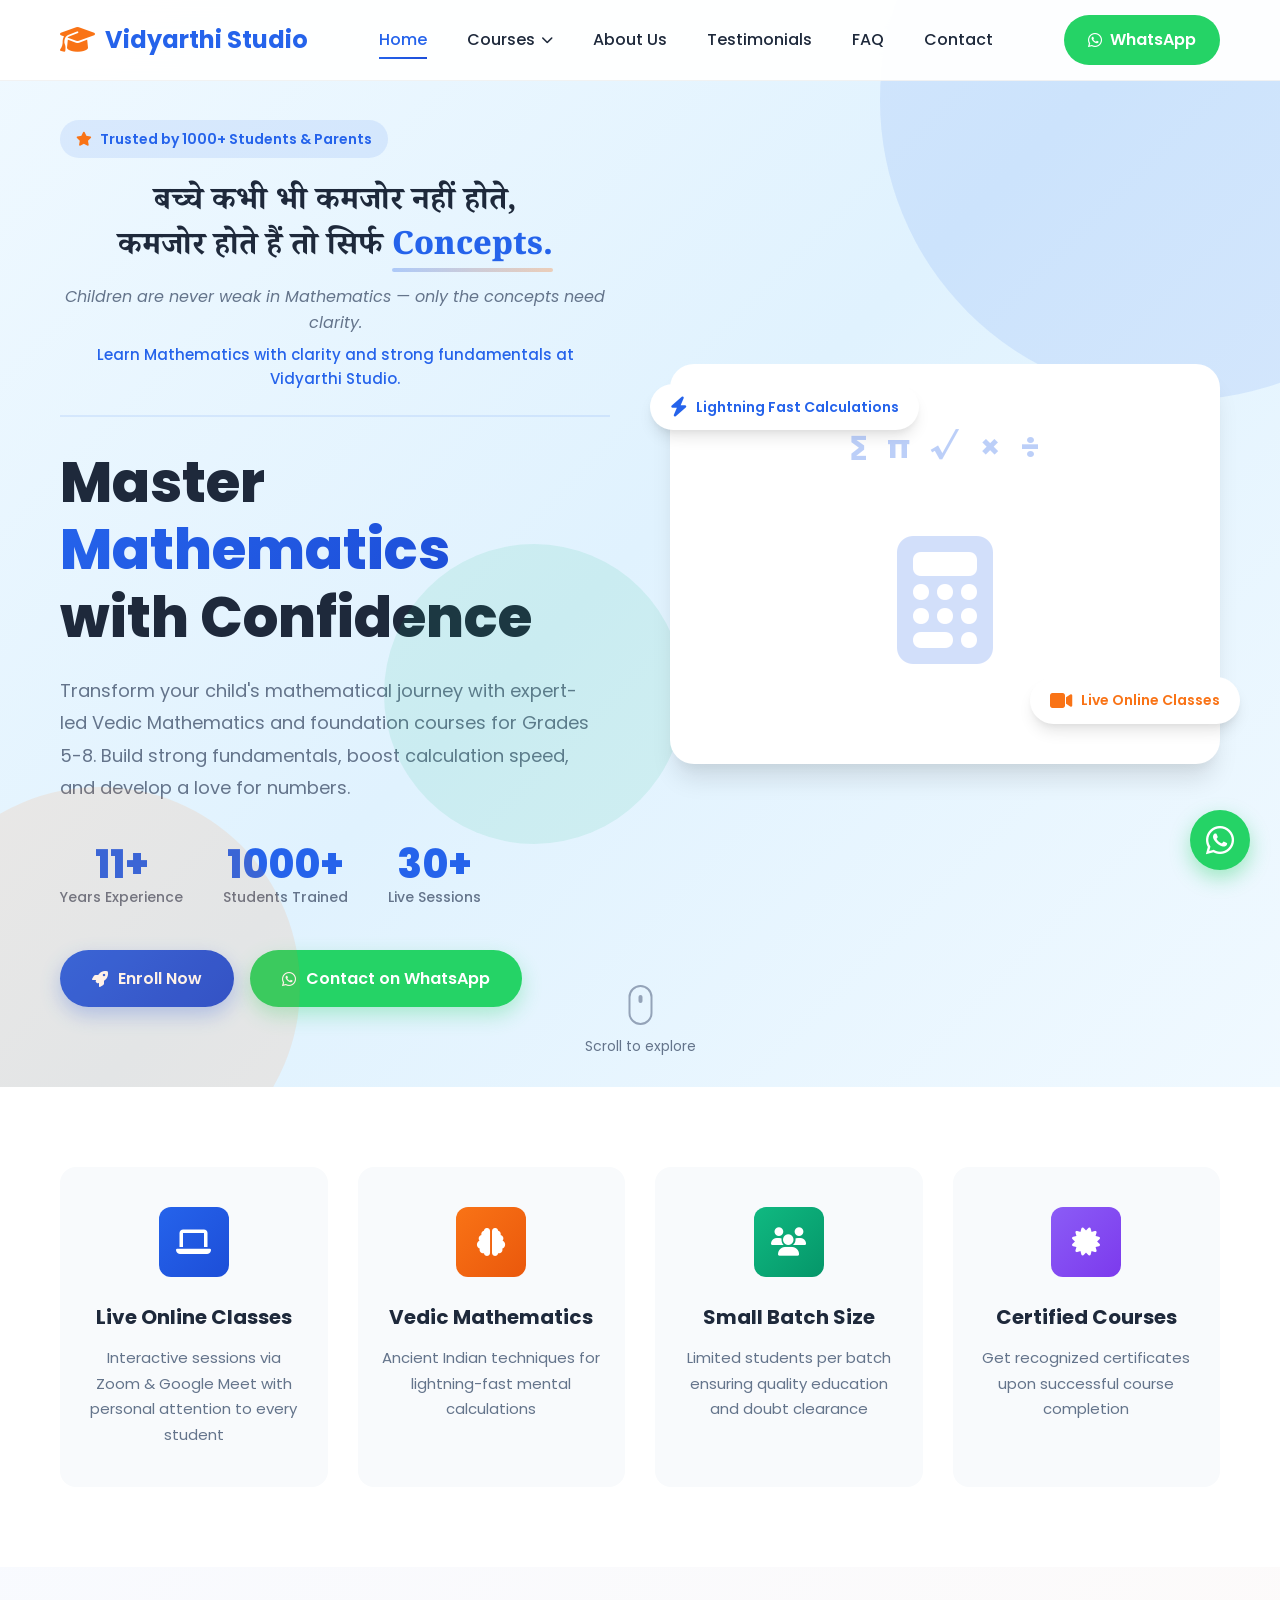
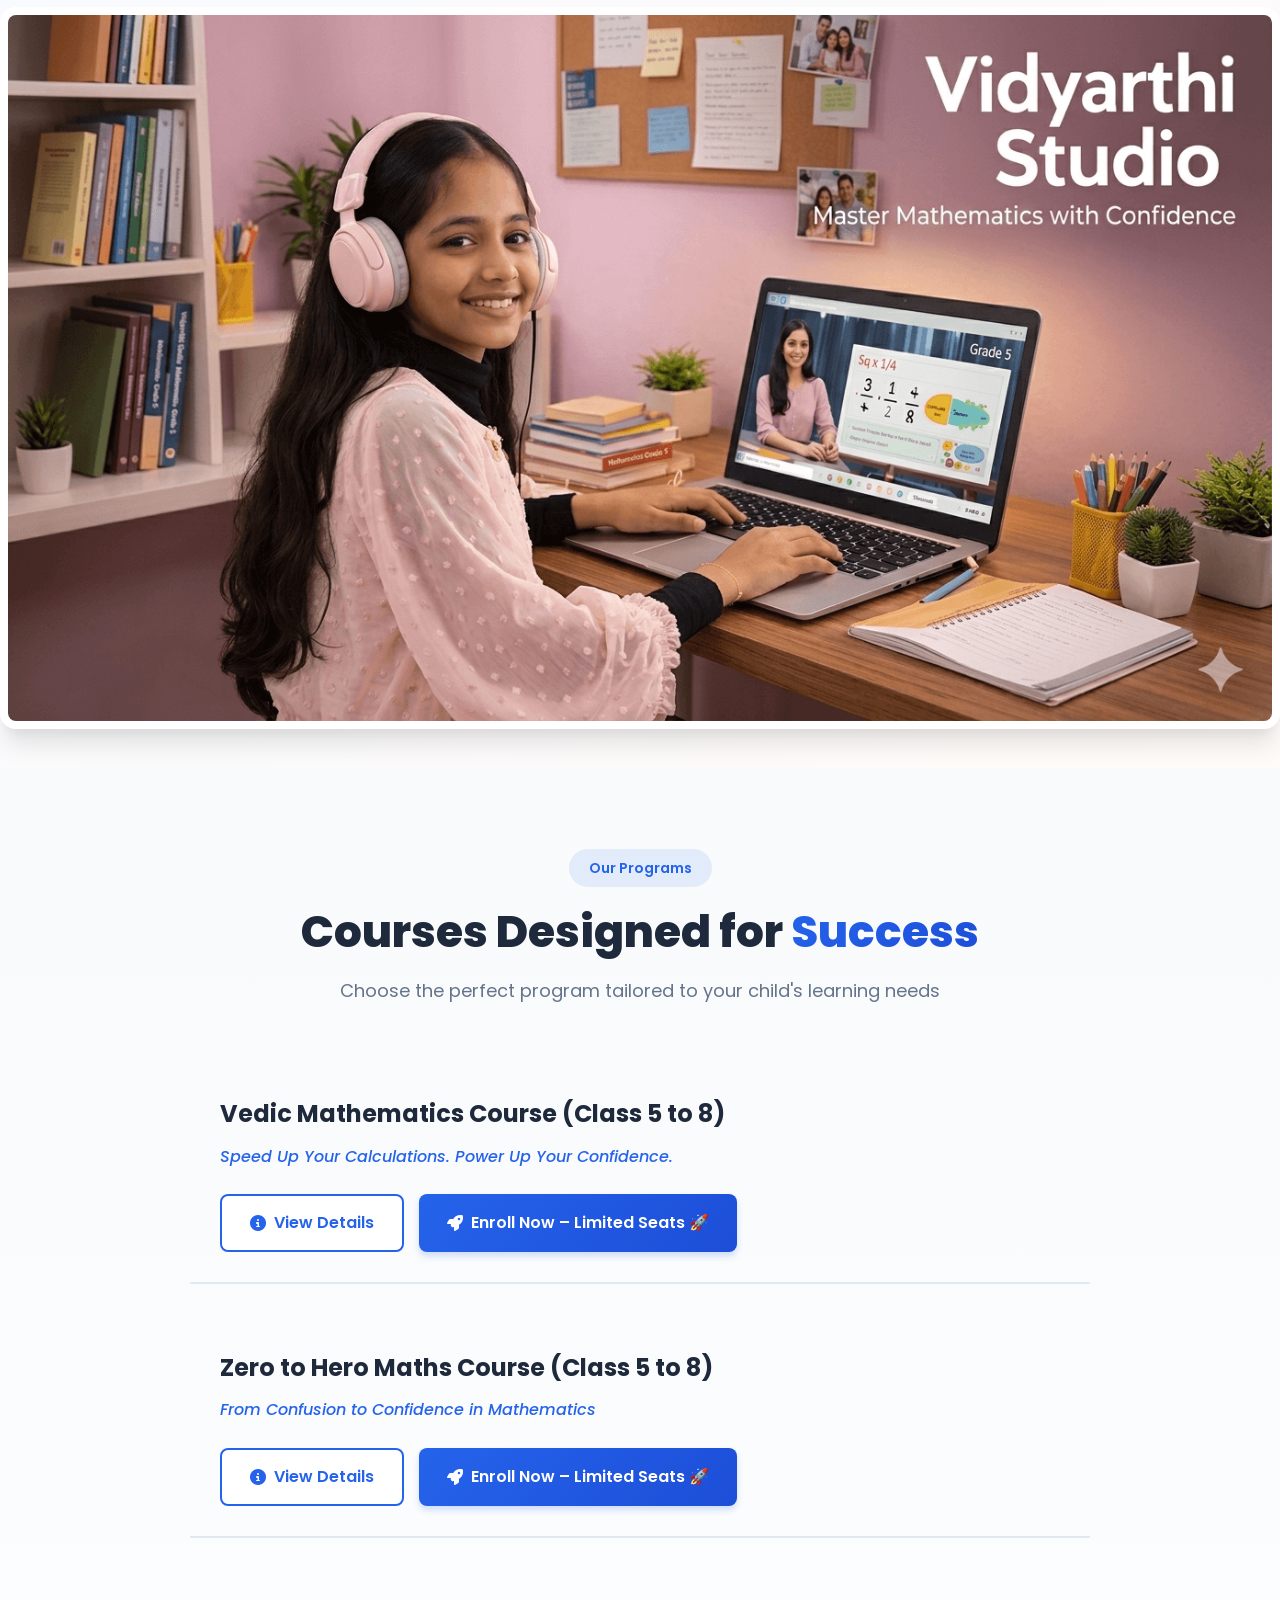
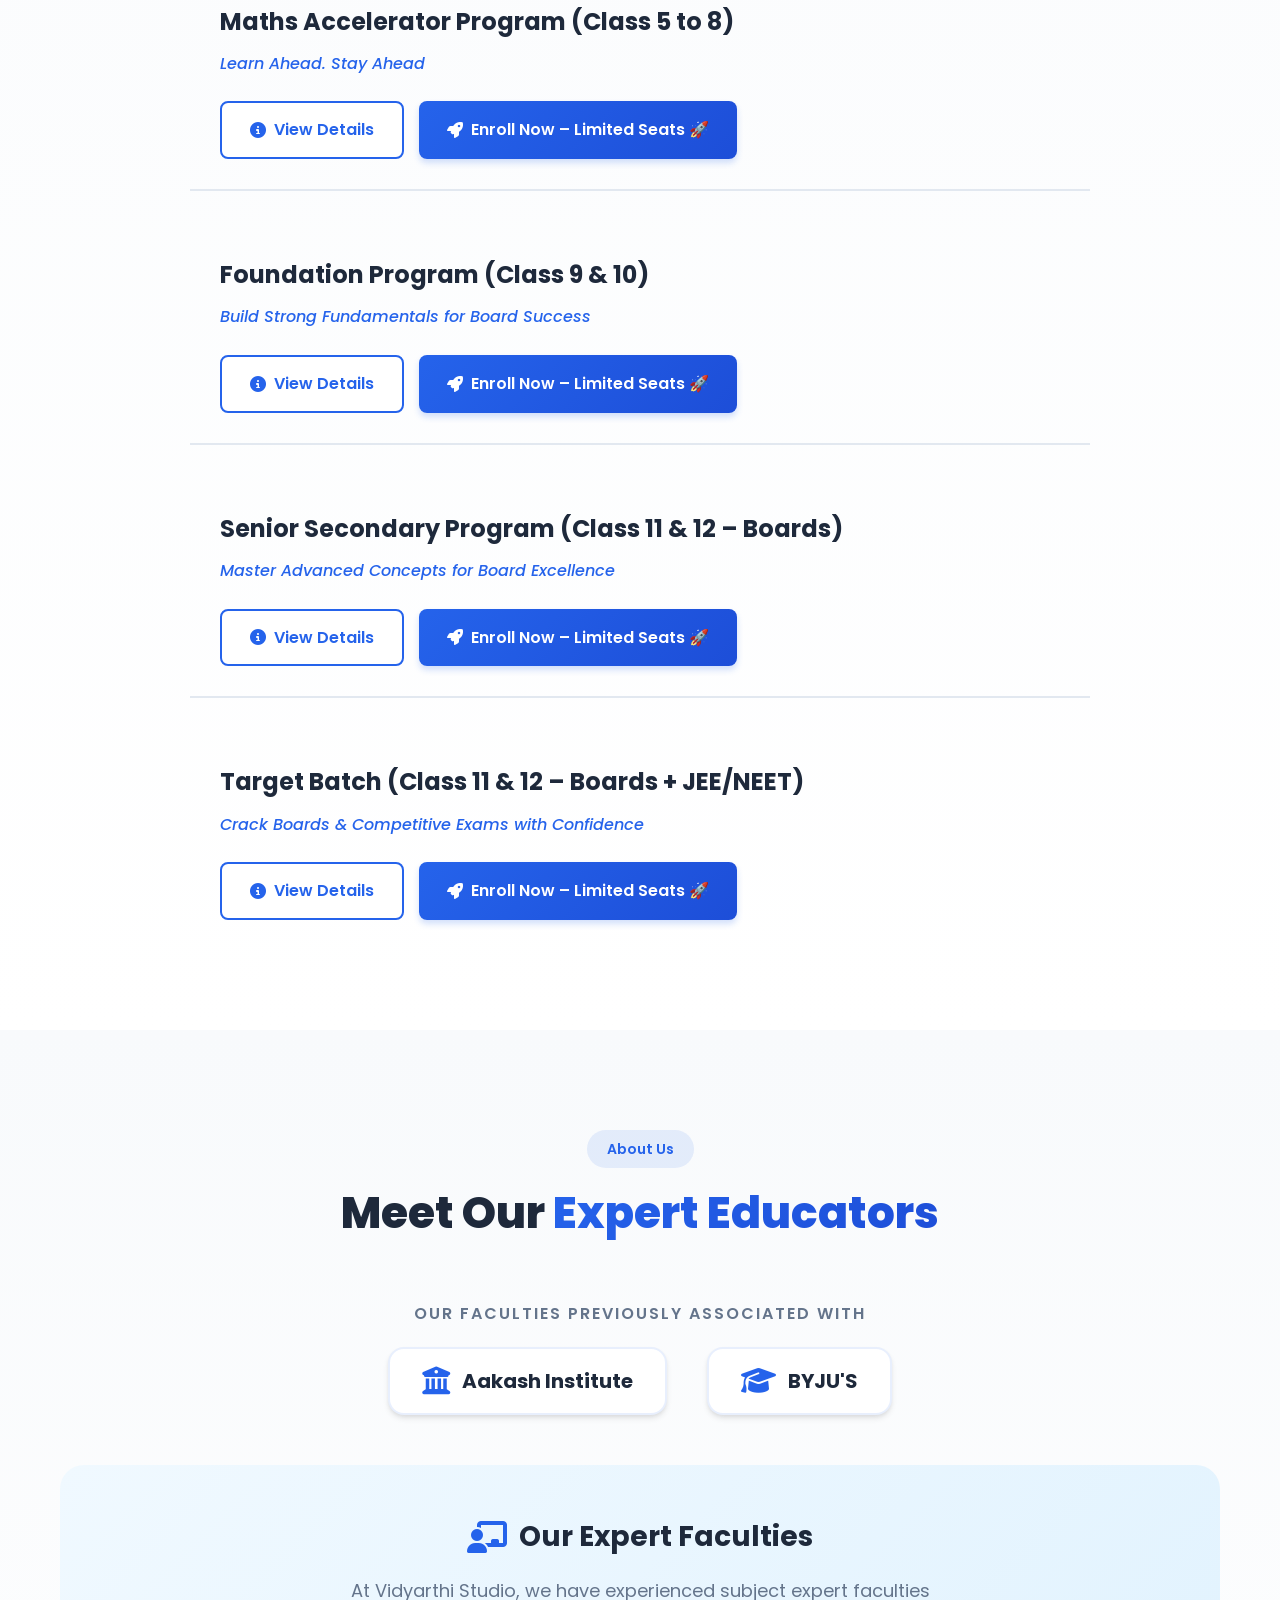
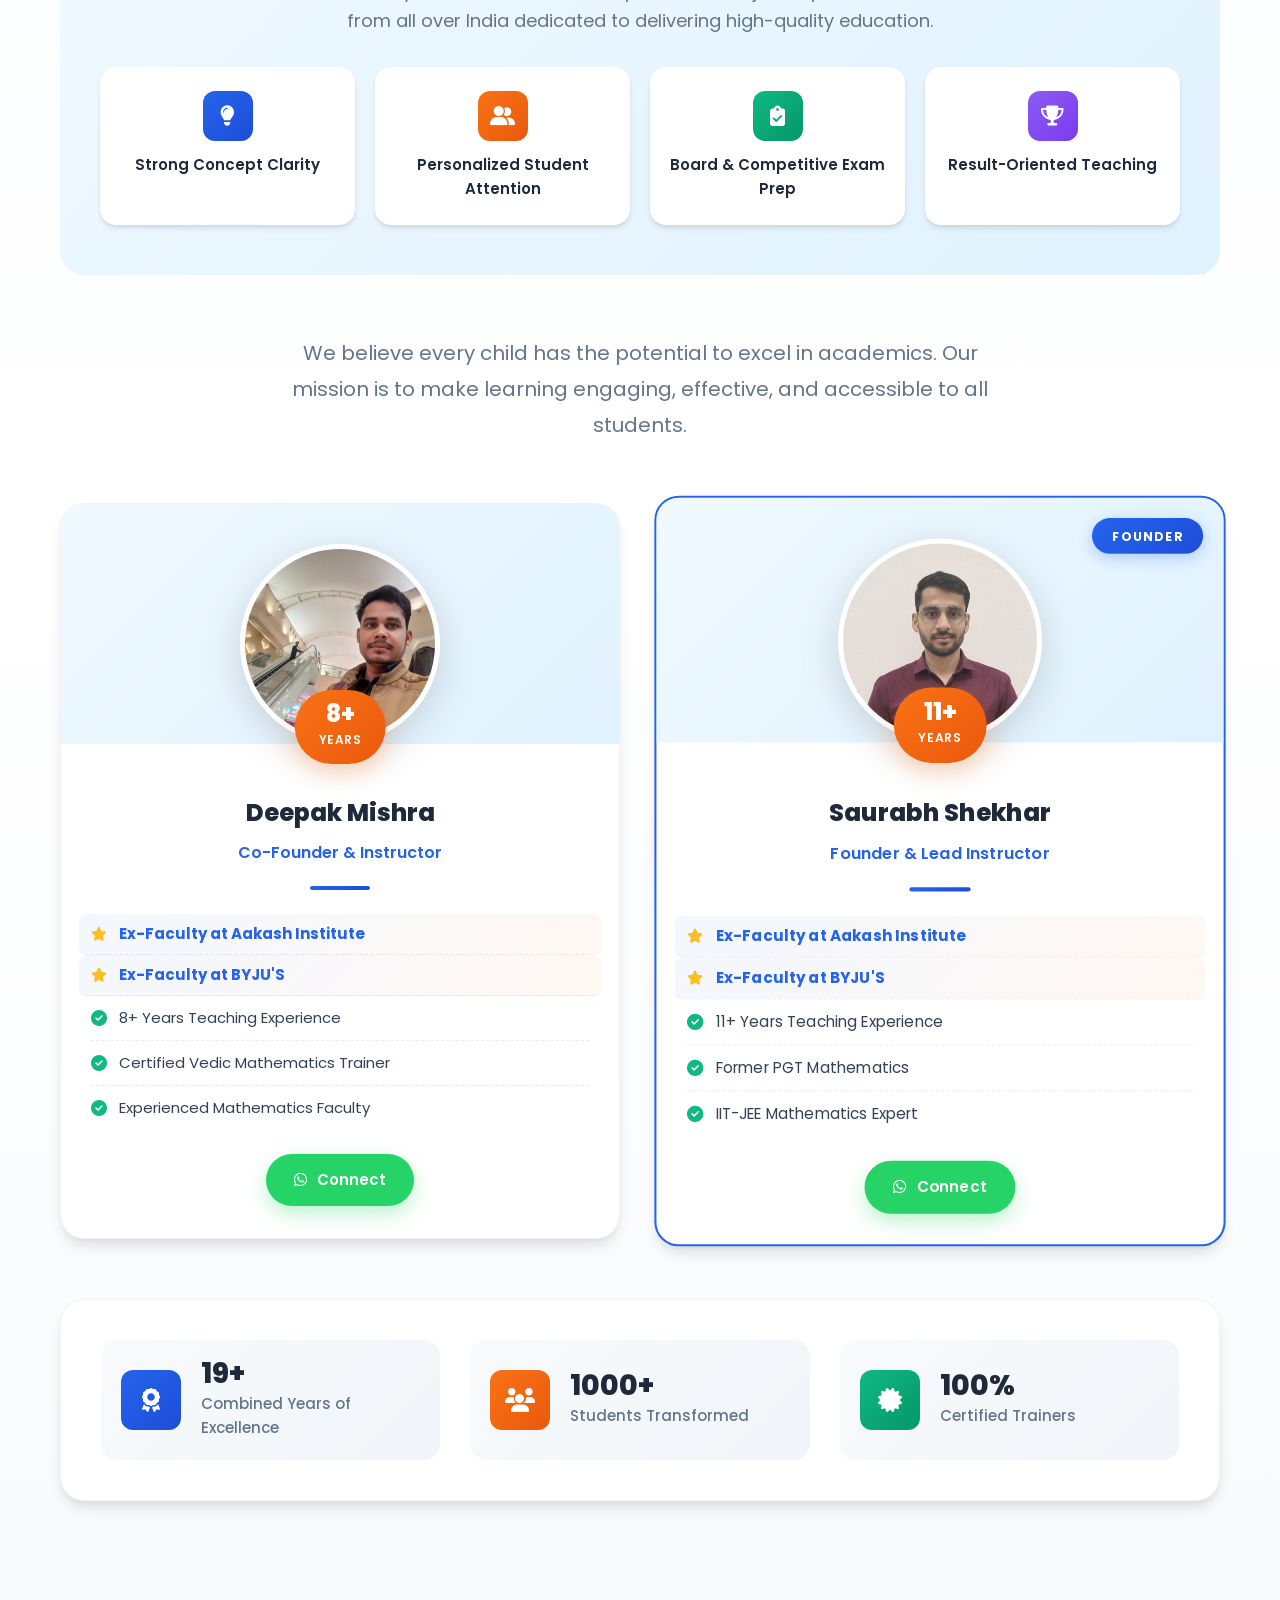
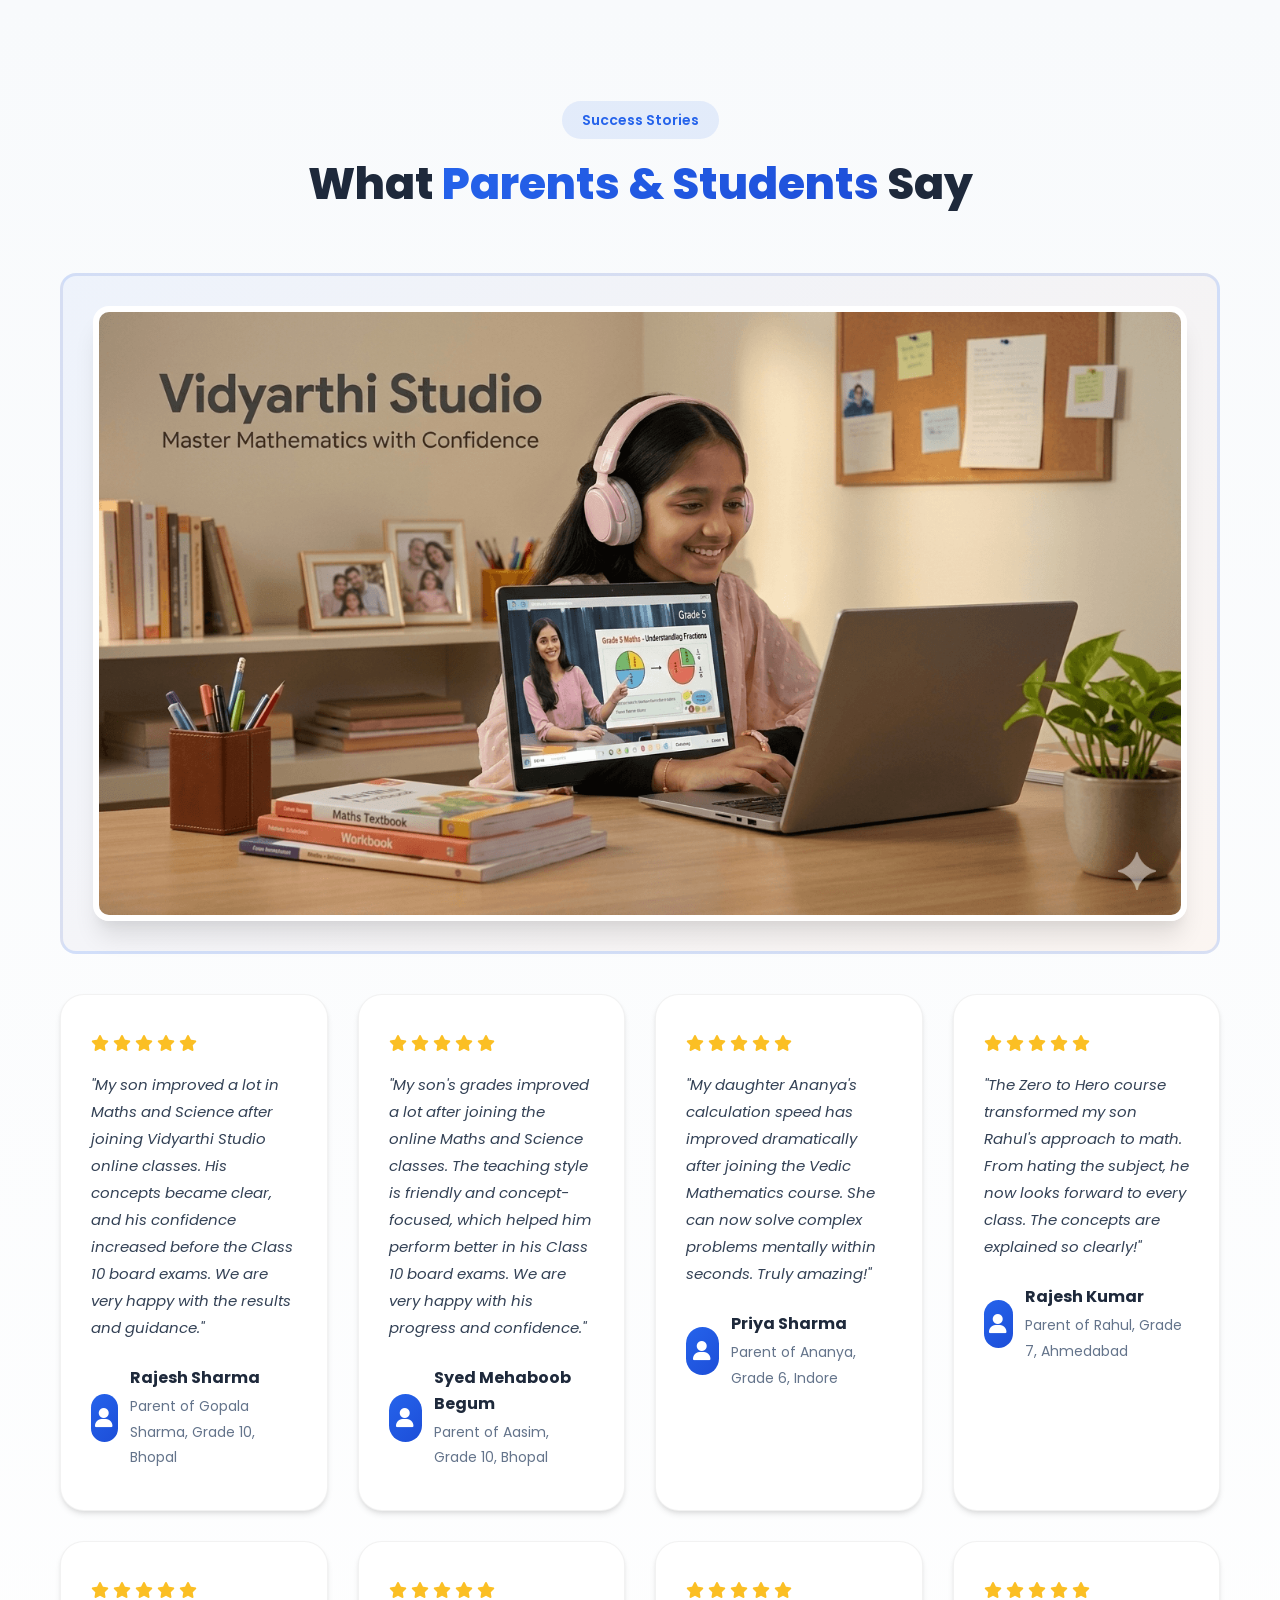
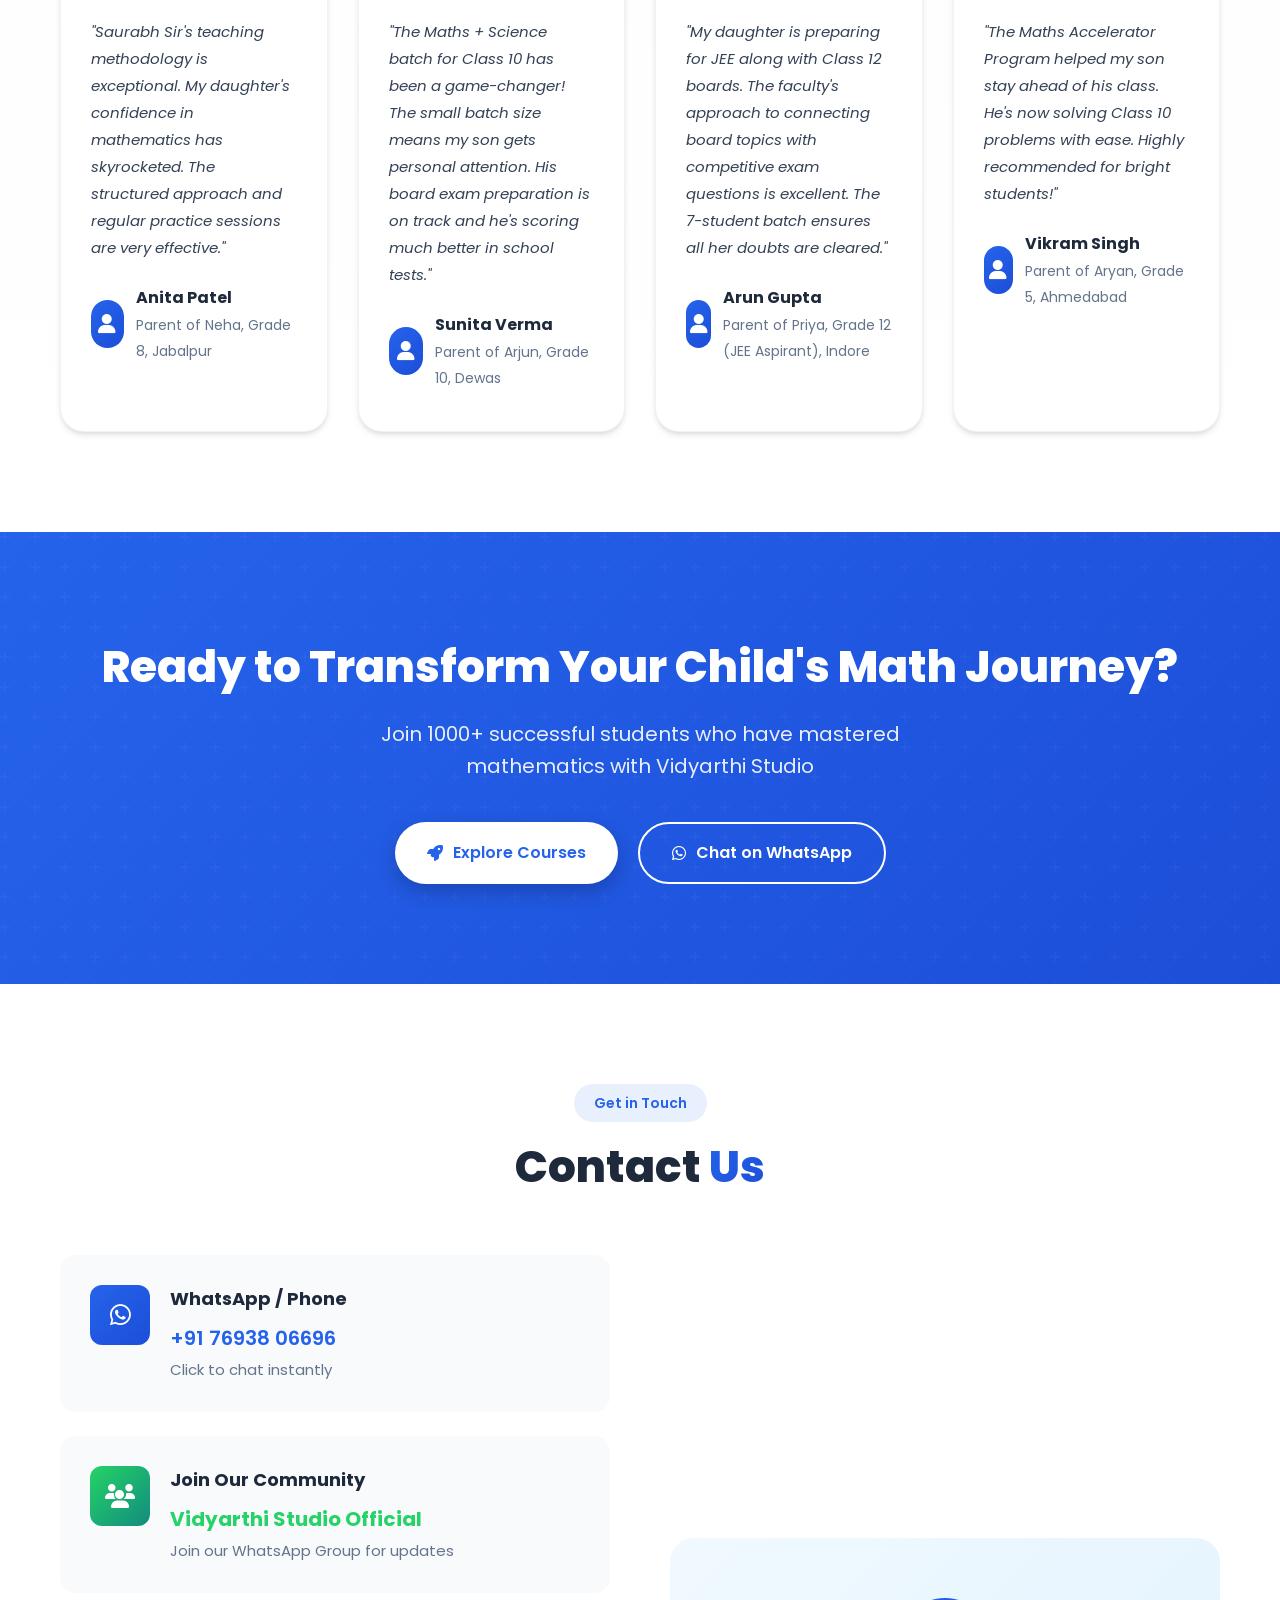
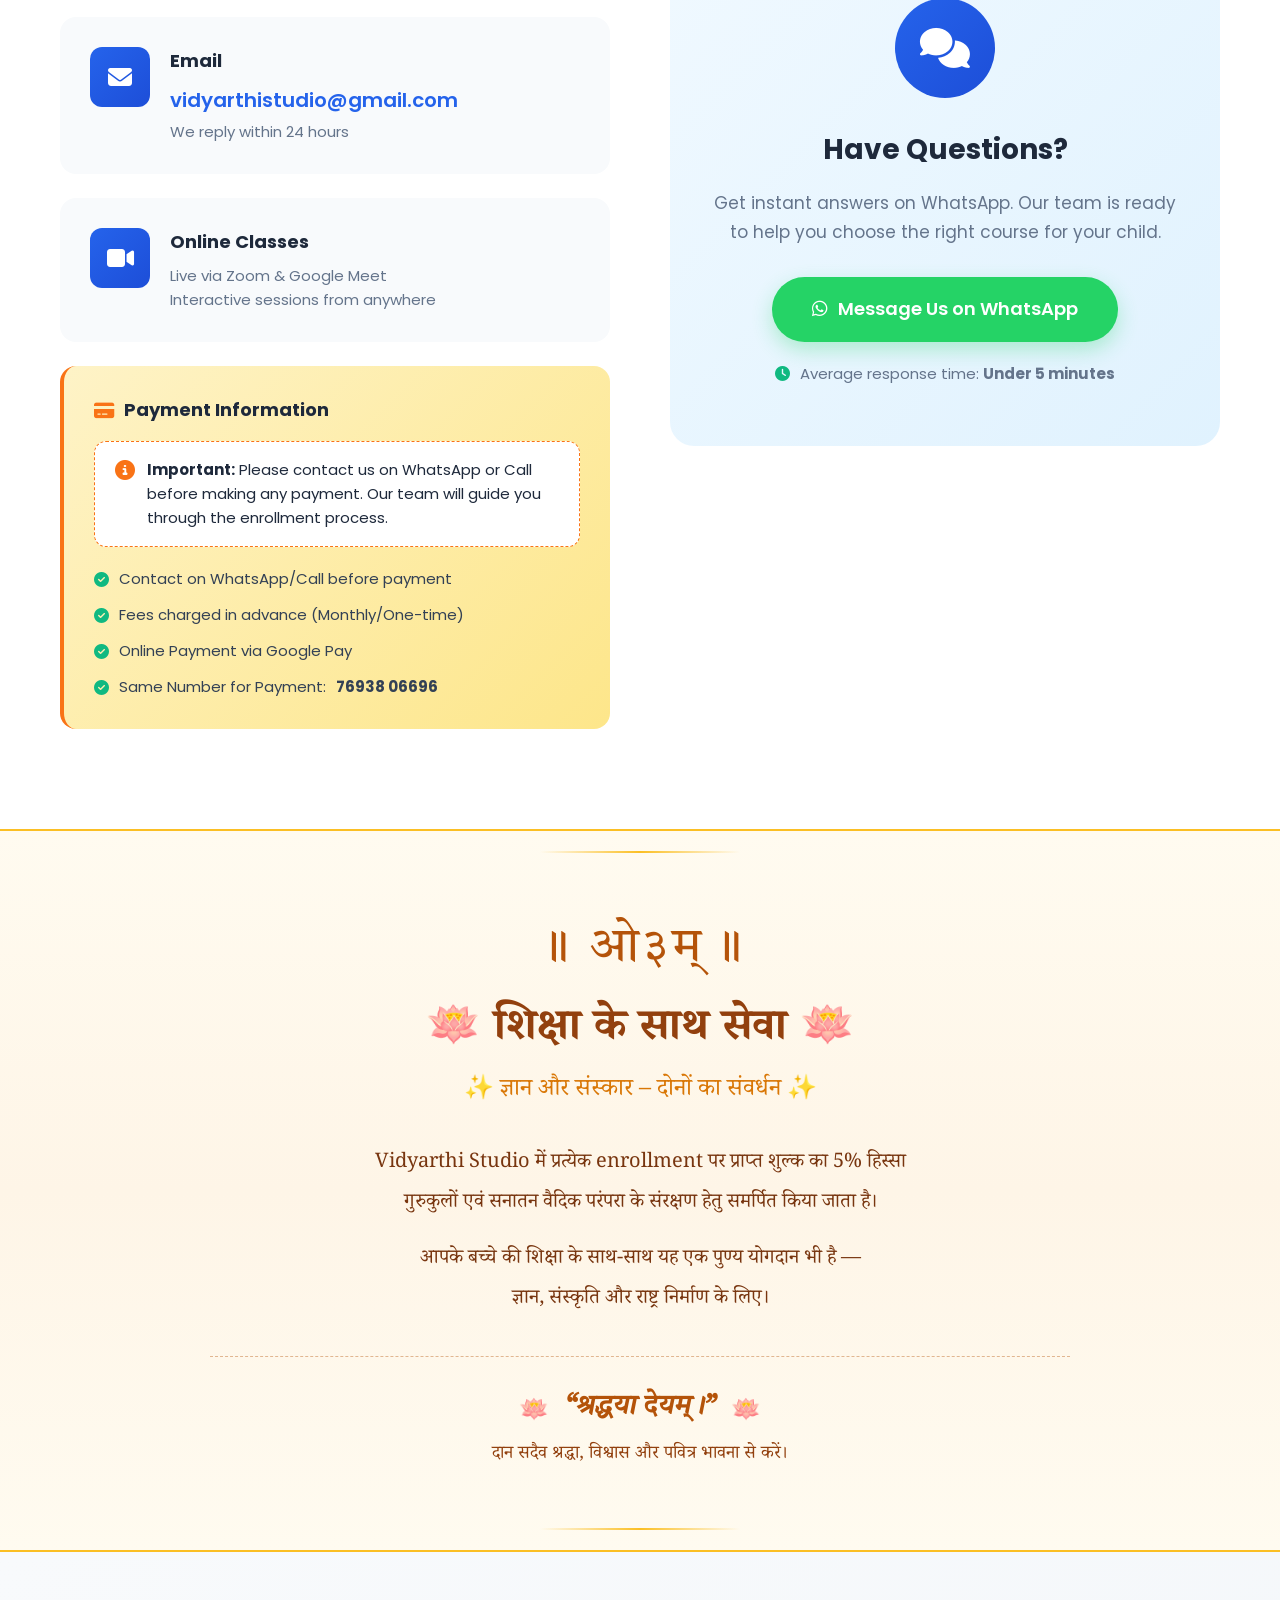
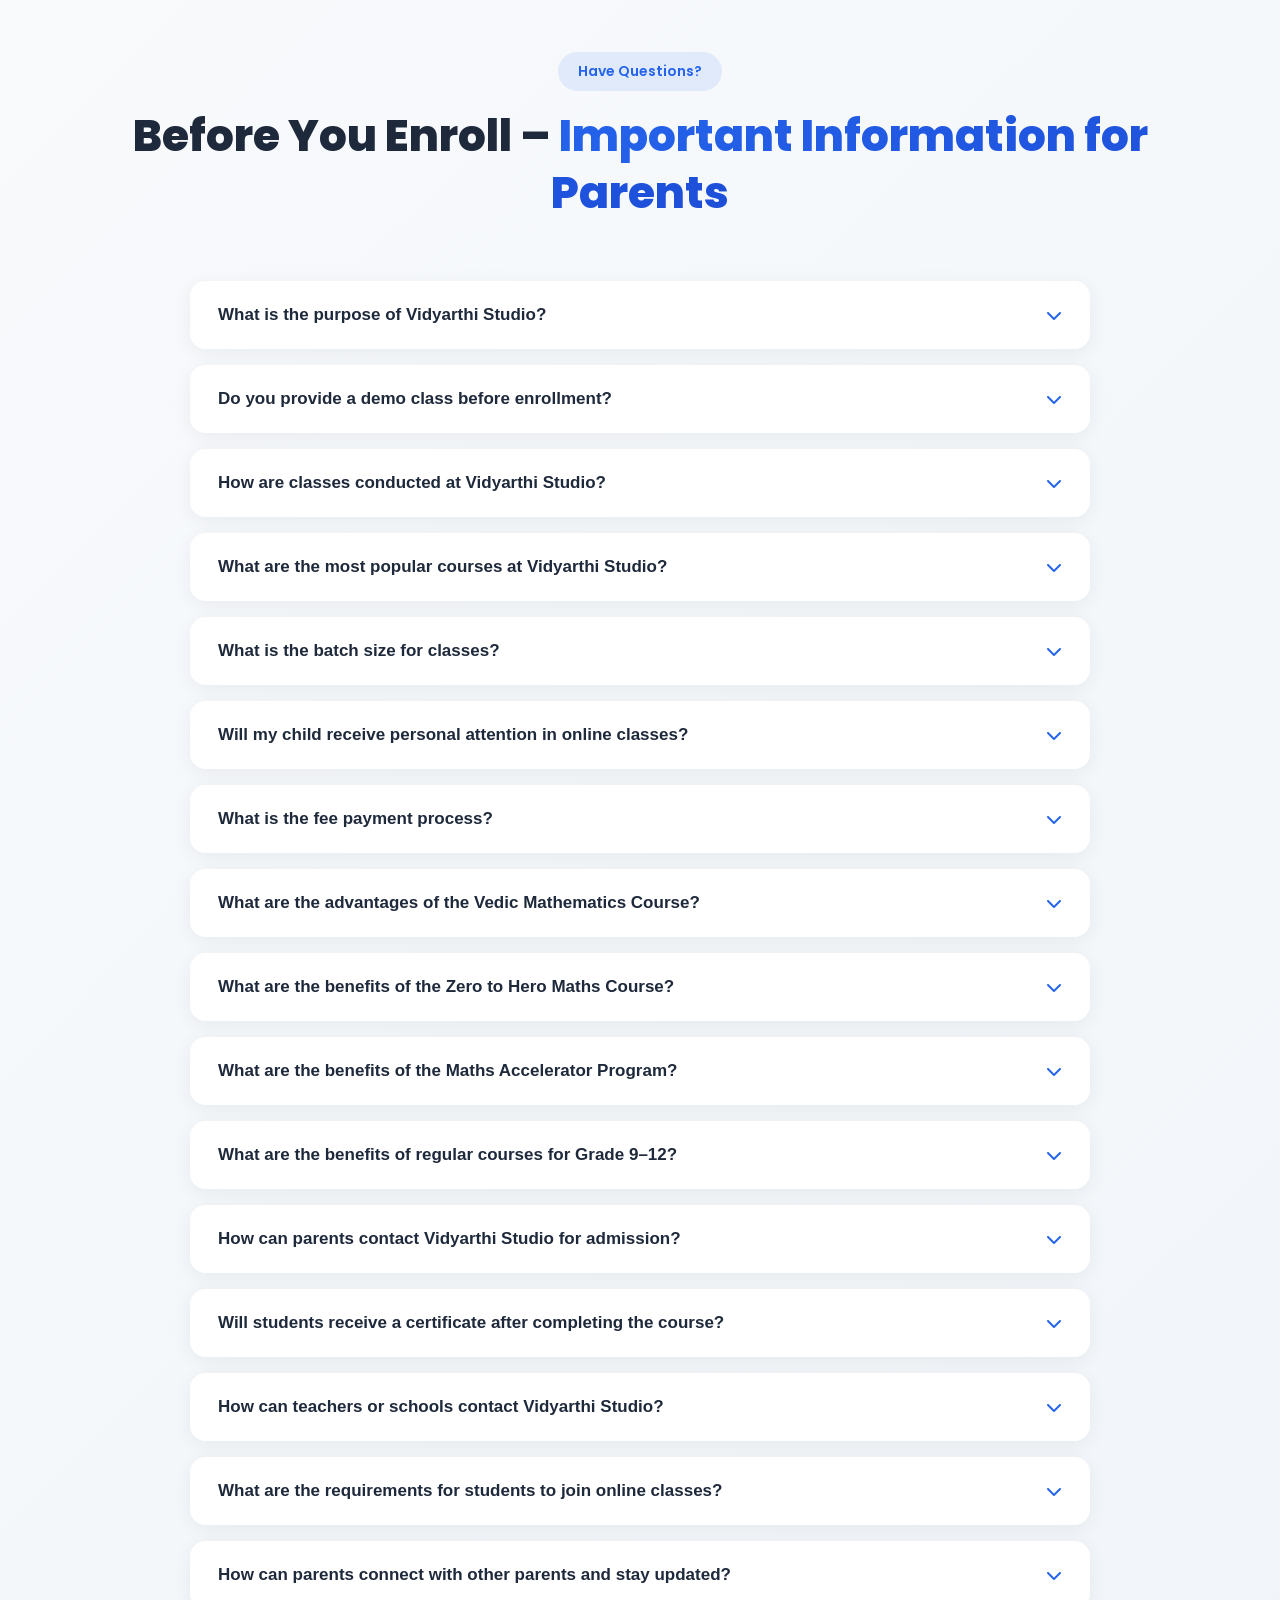
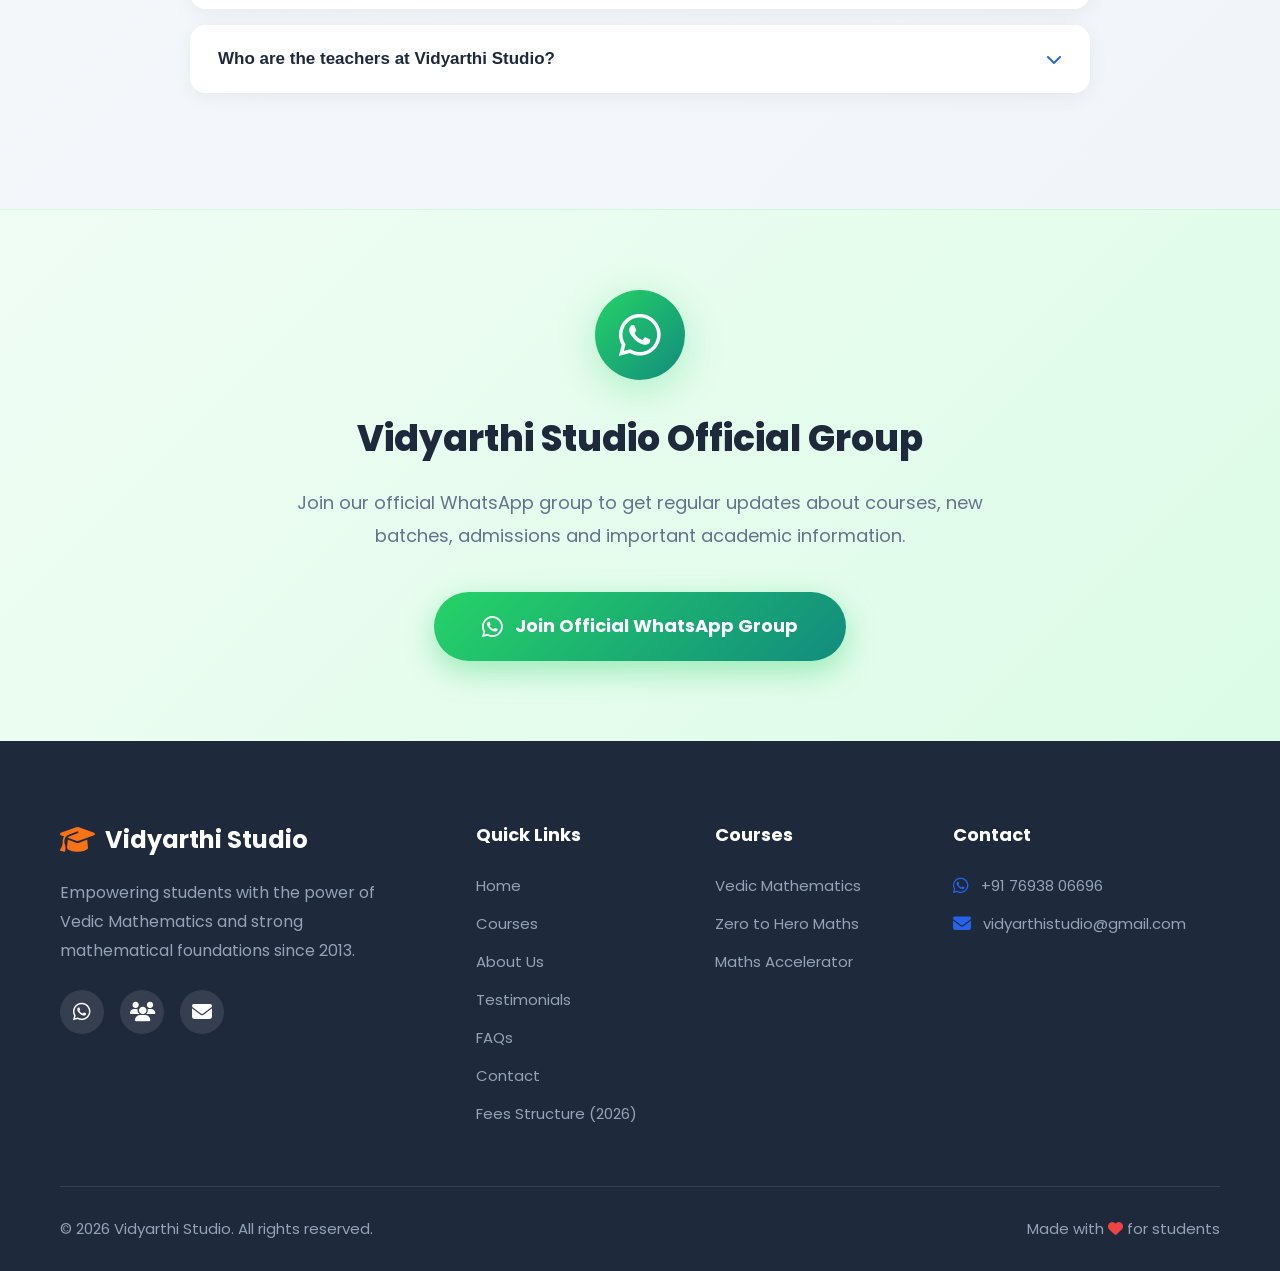
==== commit 93345362: "20 March" ====
--- a/index.html
+++ b/index.html
@@ -4,7 +4,8 @@
     <meta charset="UTF-8">
     <meta name="viewport" content="width=device-width, initial-scale=1.0">
     <title>Vidyarthi Studio - Master Mathematics with Confidence</title>
-    <link rel="stylesheet" href="style.css">
+    <link rel="stylesheet" href="style.css"> 
+    <link rel="stylesheet" href="courses-simple.css">
     <link href="https://fonts.googleapis.com/css2?family=Poppins:wght@300;400;500;600;700;800&display=swap" rel="stylesheet">
     <link href="https://fonts.googleapis.com/css2?family=Noto+Serif+Devanagari:wght@400;700&family=Tiro+Devanagari+Sanskrit&display=swap" rel="stylesheet">
     <link rel="stylesheet" href="https://cdnjs.cloudflare.com/ajax/libs/font-awesome/6.4.0/css/all.min.css">
@@ -179,8 +180,8 @@
         </div>
     </section>
 
-    <!-- Courses Section -->
-    <section id="courses" class="courses">
+     <!-- Courses Section - Simple Vertical Layout -->
+    <section id="courses" class="courses-simple">
         <div class="container">
             <div class="section-header">
                 <span class="section-tag">Our Programs</span>
@@ -188,227 +189,88 @@
                 <p class="section-subtitle">Choose the perfect program tailored to your child's learning needs</p>
             </div>
 
-            <!-- View All Courses Banner -->
-            <div class="view-all-courses">
-                <p>Explore our complete range of courses including Class 9-10, Class 11-12 (JEE/NEET) programs</p>
-                <a href="courses.html" target="_blank" class="btn btn-view-courses">
-                    <i class="fas fa-book-open"></i> View All Courses
-                </a>
-            </div>
-
-            <!-- Grade 5-8 Courses -->
-            <div class="course-category">
-                <h3 class="category-title"><i class="fas fa-child"></i> Foundation Courses (Grade 5-8)</h3>
-                <div class="courses-grid">
-                    <!-- Course 1: Vedic Mathematics -->
-                    <div class="course-card featured">
-                        <div class="course-badge">Most Popular</div>
-                        <div class="course-header">
-                            <div class="course-icon">
-                                <i class="fas fa-bolt"></i>
-                            </div>
-                            <h3>Vedic Mathematics Course</h3>
-                            <p class="course-tagline">Speed Up Your Calculations. Power Up Your Confidence.</p>
-                        </div>
-                        <div class="course-body">
-                            <div class="course-price">
-                                <span class="original-price">₹5000</span>
-                                <span class="offer-price">₹1199</span>
-                                <span class="price-note">per student</span>
-                            </div>
-                            <ul class="course-features">
-                                <li><i class="fas fa-check"></i> Class 5 to 8</li>
-                                <li><i class="fas fa-check"></i> 30+ Live Sessions</li>
-                                <li><i class="fas fa-check"></i> 1 Hour per Session</li>
-                                <li><i class="fas fa-check"></i> One-time Payment</li>
-                                <li><i class="fas fa-check"></i> Certificate on Completion</li>
-                                <li><i class="fas fa-check"></i> Zoom/Google Meet</li>
-                            </ul>
-                        </div>
-                        <div class="course-footer">
-                            <a href="https://forms.gle/SkVvPGLe7BfcYUeUA" target="_blank" class="btn btn-course">
-                                <i class="fab fa-whatsapp"></i> Enroll Now
-                            </a>
-                        </div>
-                    </div>
-
-                    <!-- Course 2: Zero to Hero -->
-                    <div class="course-card">
-                        <div class="course-header">
-                            <div class="course-icon orange">
-                                <i class="fas fa-seedling"></i>
-                            </div>
-                            <h3>Zero to Hero Maths Course</h3>
-                            <p class="course-tagline">From Confusion to Confidence in Mathematics.</p>
-                        </div>
-                        <div class="course-body">
-                            <div class="course-price">
-                                <span class="original-price">₹4000</span>
-                                <span class="offer-price">₹2500</span>
-                                <span class="price-note">per student/month</span>
-                            </div>
-                            <ul class="course-features">
-                                <li><i class="fas fa-check"></i> Grade 5 to 8</li>
-                                <li><i class="fas fa-check"></i> For Weak Basic Students</li>
-                                <li><i class="fas fa-check"></i> 5 Days per Week</li>
-                                <li><i class="fas fa-check"></i> 20 Classes per Month</li>
-                                <li><i class="fas fa-check"></i> Monthly Advance Payment</li>
-                                <li><i class="fas fa-check"></i> Zoom/Google Meet</li>
-                            </ul>
-                        </div>
-                        <div class="course-footer">
-                            <a href="https://forms.gle/SkVvPGLe7BfcYUeUA" target="_blank" class="btn btn-course">
-                                <i class="fab fa-whatsapp"></i> Enroll Now
-                            </a>
-                        </div>
-                    </div>
-
-                    <!-- Course 3: Maths Accelerator -->
-                    <div class="course-card">
-                        <div class="course-header">
-                            <div class="course-icon blue">
-                                <i class="fas fa-rocket"></i>
-                            </div>
-                            <h3>Maths Accelerator Program</h3>
-                            <p class="course-tagline">Learn Ahead. Stay Ahead.</p>
-                        </div>
-                        <div class="course-body">
-                            <div class="course-price">
-                                <span class="original-price">₹4000</span>
-                                <span class="offer-price">₹2500</span>
-                                <span class="price-note">per student/month</span>
-                            </div>
-                            <ul class="course-features">
-                                <li><i class="fas fa-check"></i> Grade 5 to 8</li>
-                                <li><i class="fas fa-check"></i> Up to Class 10 Level</li>
-                                <li><i class="fas fa-check"></i> 5 Days per Week</li>
-                                <li><i class="fas fa-check"></i> 20 Classes per Month</li>
-                                <li><i class="fas fa-check"></i> Monthly Advance Payment</li>
-                                <li><i class="fas fa-check"></i> Zoom/Google Meet</li>
-                            </ul>
-                        </div>
-                        <div class="course-footer">
-                            <a href="https://forms.gle/SkVvPGLe7BfcYUeUA" target="_blank" class="btn btn-course">
-                                <i class="fab fa-whatsapp"></i> Enroll Now
-                            </a>
-                        </div>
-                    </div>
-                </div>
-            </div>
-
-            <!-- Class 9-10 Courses -->
-            <div class="course-category">
-                <h3 class="category-title"><i class="fas fa-book-open"></i> Class 9 & 10 - Maths + Science Batch</h3>
-                <div class="courses-grid single-course">
-                    <div class="course-card featured science-batch">
-                        <div class="course-badge">New Batch</div>
-                        <div class="course-header">
-                            <div class="course-icon purple">
-                                <i class="fas fa-flask"></i>
-                            </div>
-                            <h3>Class 9 & 10 Maths + Science Batch</h3>
-                            <p class="course-tagline">Small group learning with personal attention</p>
-                        </div>
-                        <div class="course-body">
-                            <div class="course-price">
-                                <span class="original-price">₹4000</span>
-                                <span class="offer-price">₹2500</span>
-                                <span class="price-note">per student/month</span>
-                            </div>
-                            <ul class="course-features">
-                                <li><i class="fas fa-check"></i> Class 9 & 10 Students</li>
-                                <li><i class="fas fa-check"></i> Maths + Science Complete Coverage</li>
-                                <li><i class="fas fa-check"></i> 5 Days per Week</li>
-                                <li><i class="fas fa-check"></i> 20 Classes per Month</li>
-                                <li><i class="fas fa-check"></i> Batch Size: Maximum 7 Students</li>
-                                <li><i class="fas fa-check"></i> Personal Attention to Each Student</li>
-                                <li><i class="fas fa-check"></i> Live via Zoom/Google Meet</li>
-                                <li><i class="fas fa-check"></i> Monthly Advance Payment</li>
-                            </ul>
-                        </div>
-                        <div class="course-footer">
-                            <a href="https://forms.gle/SkVvPGLe7BfcYUeUA" target="_blank" class="btn btn-course">
-                                <i class="fab fa-whatsapp"></i> Enroll Now
-                            </a>
-                        </div>
-                    </div>
-                </div>
-            </div>
-
-            <!-- Class 11-12 JEE Courses -->
-            <div class="course-category">
-                <h3 class="category-title"><i class="fas fa-graduation-cap"></i> Class 11 & 12 - Engineering Aspirants</h3>
-                <div class="courses-grid single-course">
-                    <div class="course-card featured jee-batch">
-                        <div class="course-badge">JEE</div>
-                        <div class="course-header">
-                            <div class="course-icon red">
-                                <i class="fas fa-cogs"></i>
-                            </div>
-                            <h3>Class 11 & 12 Board + JEE Batch</h3>
-                            <p class="course-tagline">Focused preparation for Boards and JEE Main/Advanced</p>
-                        </div>
-                        <div class="course-body">
-                            <div class="course-price">
-                                <span class="original-price">₹5000</span>
-                                <span class="offer-price">₹3000</span>
-                                <span class="price-note">per student/month</span>
-                            </div>
-                            <ul class="course-features">
-                                <li><i class="fas fa-check"></i> Class 11 & 12 Students</li>
-                                <li><i class="fas fa-check"></i> PCM (Physics, Chemistry, Mathematics)</li>
-                                <li><i class="fas fa-check"></i> Board + JEE Main/Advanced Preparation</li>
-                                <li><i class="fas fa-check"></i> 5 Days per Week</li>
-                                <li><i class="fas fa-check"></i> 20 Classes per Month</li>
-                                <li><i class="fas fa-check"></i> Batch Size: Maximum 7 Students</li>
-                                <li><i class="fas fa-check"></i> Live via Zoom/Google Meet</li>
-                                <li><i class="fas fa-check"></i> Monthly Advance Payment</li>
-                            </ul>
-                        </div>
-                        <div class="course-footer">
-                            <a href="https://forms.gle/SkVvPGLe7BfcYUeUA" target="_blank" class="btn btn-course">
-                                <i class="fab fa-whatsapp"></i> Enroll Now
-                            </a>
-                        </div>
-                    </div>
-                </div>
-            </div>
-
-            <!-- Class 11-12 NEET Courses -->
-            <div class="course-category">
-                <h3 class="category-title"><i class="fas fa-user-md"></i> Class 11 & 12 - Medical Aspirants</h3>
-                <div class="courses-grid single-course">
-                    <div class="course-card featured neet-batch">
-                        <div class="course-badge">NEET</div>
-                        <div class="course-header">
-                            <div class="course-icon green">
-                                <i class="fas fa-heartbeat"></i>
-                            </div>
-                            <h3>Class 11 & 12 Board + NEET Batch</h3>
-                            <p class="course-tagline">Focused preparation for Boards and NEET-UG</p>
-                        </div>
-                        <div class="course-body">
-                            <div class="course-price">
-                                <span class="original-price">₹5000</span>
-                                <span class="offer-price">₹3000</span>
-                                <span class="price-note">per student/month</span>
-                            </div>
-                            <ul class="course-features">
-                                <li><i class="fas fa-check"></i> Class 11 & 12 Students</li>
-                                <li><i class="fas fa-check"></i> PCB (Physics, Chemistry, Biology)</li>
-                                <li><i class="fas fa-check"></i> Board + NEET-UG Preparation</li>
-                                <li><i class="fas fa-check"></i> 5 Days per Week</li>
-                                <li><i class="fas fa-check"></i> 20 Classes per Month</li>
-                                <li><i class="fas fa-check"></i> Batch Size: Maximum 7 Students</li>
-                                <li><i class="fas fa-check"></i> Live via Zoom/Google Meet</li>
-                                <li><i class="fas fa-check"></i> Monthly Advance Payment</li>
-                            </ul>
-                        </div>
-                        <div class="course-footer">
-                            <a href="https://forms.gle/SkVvPGLe7BfcYUeUA" target="_blank" class="btn btn-course">
-                                <i class="fab fa-whatsapp"></i> Enroll Now
-                            </a>
-                        </div>
+            <div class="course-list-vertical">
+                <!-- Course 1: Vedic Mathematics -->
+                <div class="course-item">
+                    <h3 class="course-name">Vedic Mathematics Course (Class 5 to 8)</h3>
+                    <p class="course-tagline-simple">Speed Up Your Calculations. Power Up Your Confidence.</p>
+                    <div class="course-buttons">
+                        <a href="fees.html" target="_blank" class="btn btn-outline-primary">
+                            <i class="fas fa-info-circle"></i> View Details
+                        </a>
+                        <a href="https://forms.gle/SkVvPGLe7BfcYUeUA" target="_blank" class="btn btn-primary-fill">
+                            <i class="fas fa-rocket"></i> Enroll Now – Limited Seats 🚀
+                        </a>
+                    </div>
+                </div>
+
+                <!-- Course 2: Zero to Hero -->
+                <div class="course-item">
+                    <h3 class="course-name">Zero to Hero Maths Course (Class 5 to 8)</h3>
+                    <p class="course-tagline-simple">From Confusion to Confidence in Mathematics</p>
+                    <div class="course-buttons">
+                        <a href="fees.html" target="_blank" class="btn btn-outline-primary">
+                            <i class="fas fa-info-circle"></i> View Details
+                        </a>
+                        <a href="https://forms.gle/SkVvPGLe7BfcYUeUA" target="_blank" class="btn btn-primary-fill">
+                            <i class="fas fa-rocket"></i> Enroll Now – Limited Seats 🚀
+                        </a>
+                    </div>
+                </div>
+
+                <!-- Course 3: Maths Accelerator -->
+                <div class="course-item">
+                    <h3 class="course-name">Maths Accelerator Program (Class 5 to 8)</h3>
+                    <p class="course-tagline-simple">Learn Ahead. Stay Ahead</p>
+                    <div class="course-buttons">
+                        <a href="fees.html" target="_blank" class="btn btn-outline-primary">
+                            <i class="fas fa-info-circle"></i> View Details
+                        </a>
+                        <a href="https://forms.gle/SkVvPGLe7BfcYUeUA" target="_blank" class="btn btn-primary-fill">
+                            <i class="fas fa-rocket"></i> Enroll Now – Limited Seats 🚀
+                        </a>
+                    </div>
+                </div>
+
+                <!-- Course 4: Foundation Program -->
+                <div class="course-item">
+                    <h3 class="course-name">Foundation Program (Class 9 & 10)</h3>
+                    <p class="course-tagline-simple">Build Strong Fundamentals for Board Success</p>
+                    <div class="course-buttons">
+                        <a href="fees.html" target="_blank" class="btn btn-outline-primary">
+                            <i class="fas fa-info-circle"></i> View Details
+                        </a>
+                        <a href="https://forms.gle/SkVvPGLe7BfcYUeUA" target="_blank" class="btn btn-primary-fill">
+                            <i class="fas fa-rocket"></i> Enroll Now – Limited Seats 🚀
+                        </a>
+                    </div>
+                </div>
+
+                <!-- Course 5: Senior Secondary Program -->
+                <div class="course-item">
+                    <h3 class="course-name">Senior Secondary Program (Class 11 & 12 – Boards)</h3>
+                    <p class="course-tagline-simple">Master Advanced Concepts for Board Excellence</p>
+                    <div class="course-buttons">
+                        <a href="fees.html" target="_blank" class="btn btn-outline-primary">
+                            <i class="fas fa-info-circle"></i> View Details
+                        </a>
+                        <a href="https://forms.gle/SkVvPGLe7BfcYUeUA" target="_blank" class="btn btn-primary-fill">
+                            <i class="fas fa-rocket"></i> Enroll Now – Limited Seats 🚀
+                        </a>
+                    </div>
+                </div>
+
+                <!-- Course 6: Target Batch -->
+                <div class="course-item">
+                    <h3 class="course-name">Target Batch (Class 11 & 12 – Boards + JEE/NEET)</h3>
+                    <p class="course-tagline-simple">Crack Boards & Competitive Exams with Confidence</p>
+                    <div class="course-buttons">
+                        <a href="fees.html" target="_blank" class="btn btn-outline-primary">
+                            <i class="fas fa-info-circle"></i> View Details
+                        </a>
+                        <a href="https://forms.gle/SkVvPGLe7BfcYUeUA" target="_blank" class="btn btn-primary-fill">
+                            <i class="fas fa-rocket"></i> Enroll Now – Limited Seats 🚀
+                        </a>
                     </div>
                 </div>
             </div>
@@ -1189,6 +1051,7 @@
                         <li><a href="#testimonials">Testimonials</a></li>
                         <li><a href="#faq-section">FAQs</a></li>
                         <li><a href="#contact">Contact</a></li>
+                        <li><a href="fees.html" target="_blank">Fees Structure (2026)</a></li>
                     </ul>
                 </div>
 
--- a/courses-simple.css
+++ b/courses-simple.css
@@ -0,0 +1,131 @@
+/* ============================================
+   Simple Course List - NO Cards Layout
+   ============================================ */
+
+.courses-simple {
+    padding: 80px 0;
+    background: linear-gradient(180deg, #f8fafc 0%, #ffffff 100%);
+}
+
+.course-list-vertical {
+    max-width: 900px;
+    margin: 40px auto 0;
+    display: flex;
+    flex-direction: column;
+    gap: 35px;
+}
+
+.course-item {
+    background: transparent;
+    padding: 30px;
+    border-bottom: 2px solid #e2e8f0;
+    transition: all 0.3s ease;
+}
+
+.course-item:hover {
+    background: rgba(37, 99, 235, 0.02);
+    border-bottom-color: #2563eb;
+}
+
+.course-item:last-child {
+    border-bottom: none;
+}
+
+.course-name {
+    font-size: 1.5rem;
+    font-weight: 700;
+    color: #1e293b;
+    margin-bottom: 10px;
+}
+
+.course-tagline-simple {
+    font-size: 1rem;
+    color: #2563eb;
+    font-style: italic;
+    margin-bottom: 25px;
+    font-weight: 500;
+}
+
+.course-buttons {
+    display: flex;
+    gap: 15px;
+    flex-wrap: wrap;
+}
+
+.btn-outline-primary {
+    display: inline-flex;
+    align-items: center;
+    gap: 8px;
+    background: #ffffff;
+    color: #2563eb;
+    padding: 14px 28px;
+    border-radius: 8px;
+    text-decoration: none;
+    font-weight: 600;
+    font-size: 1rem;
+    border: 2px solid #2563eb;
+    transition: all 0.3s ease;
+}
+
+.btn-outline-primary:hover {
+    background: rgba(37, 99, 235, 0.08);
+    transform: translateY(-2px);
+}
+
+.btn-primary-fill {
+    display: inline-flex;
+    align-items: center;
+    gap: 8px;
+    background: linear-gradient(135deg, #2563eb, #1d4ed8);
+    color: #ffffff;
+    padding: 14px 28px;
+    border-radius: 8px;
+    text-decoration: none;
+    font-weight: 600;
+    font-size: 1rem;
+    border: none;
+    box-shadow: 0 4px 6px rgba(37, 99, 235, 0.2);
+    transition: all 0.3s ease;
+}
+
+.btn-primary-fill:hover {
+    transform: translateY(-3px);
+    box-shadow: 0 8px 15px rgba(37, 99, 235, 0.3);
+    background: linear-gradient(135deg, #1d4ed8, #1e40af);
+}
+
+/* Responsive */
+@media (max-width: 768px) {
+    .courses-simple {
+        padding: 60px 0;
+    }
+
+    .course-list-vertical {
+        gap: 25px;
+    }
+
+    .course-item {
+        padding: 25px 20px;
+    }
+
+    .course-name {
+        font-size: 1.25rem;
+    }
+
+    .course-tagline-simple {
+        font-size: 0.9375rem;
+    }
+
+    .course-buttons {
+        flex-direction: column;
+        gap: 12px;
+    }
+
+    .btn-outline-primary,
+    .btn-primary-fill {
+        width: 100%;
+        justify-content: center;
+        padding: 12px 24px;
+        font-size: 0.9375rem;
+    }
+}
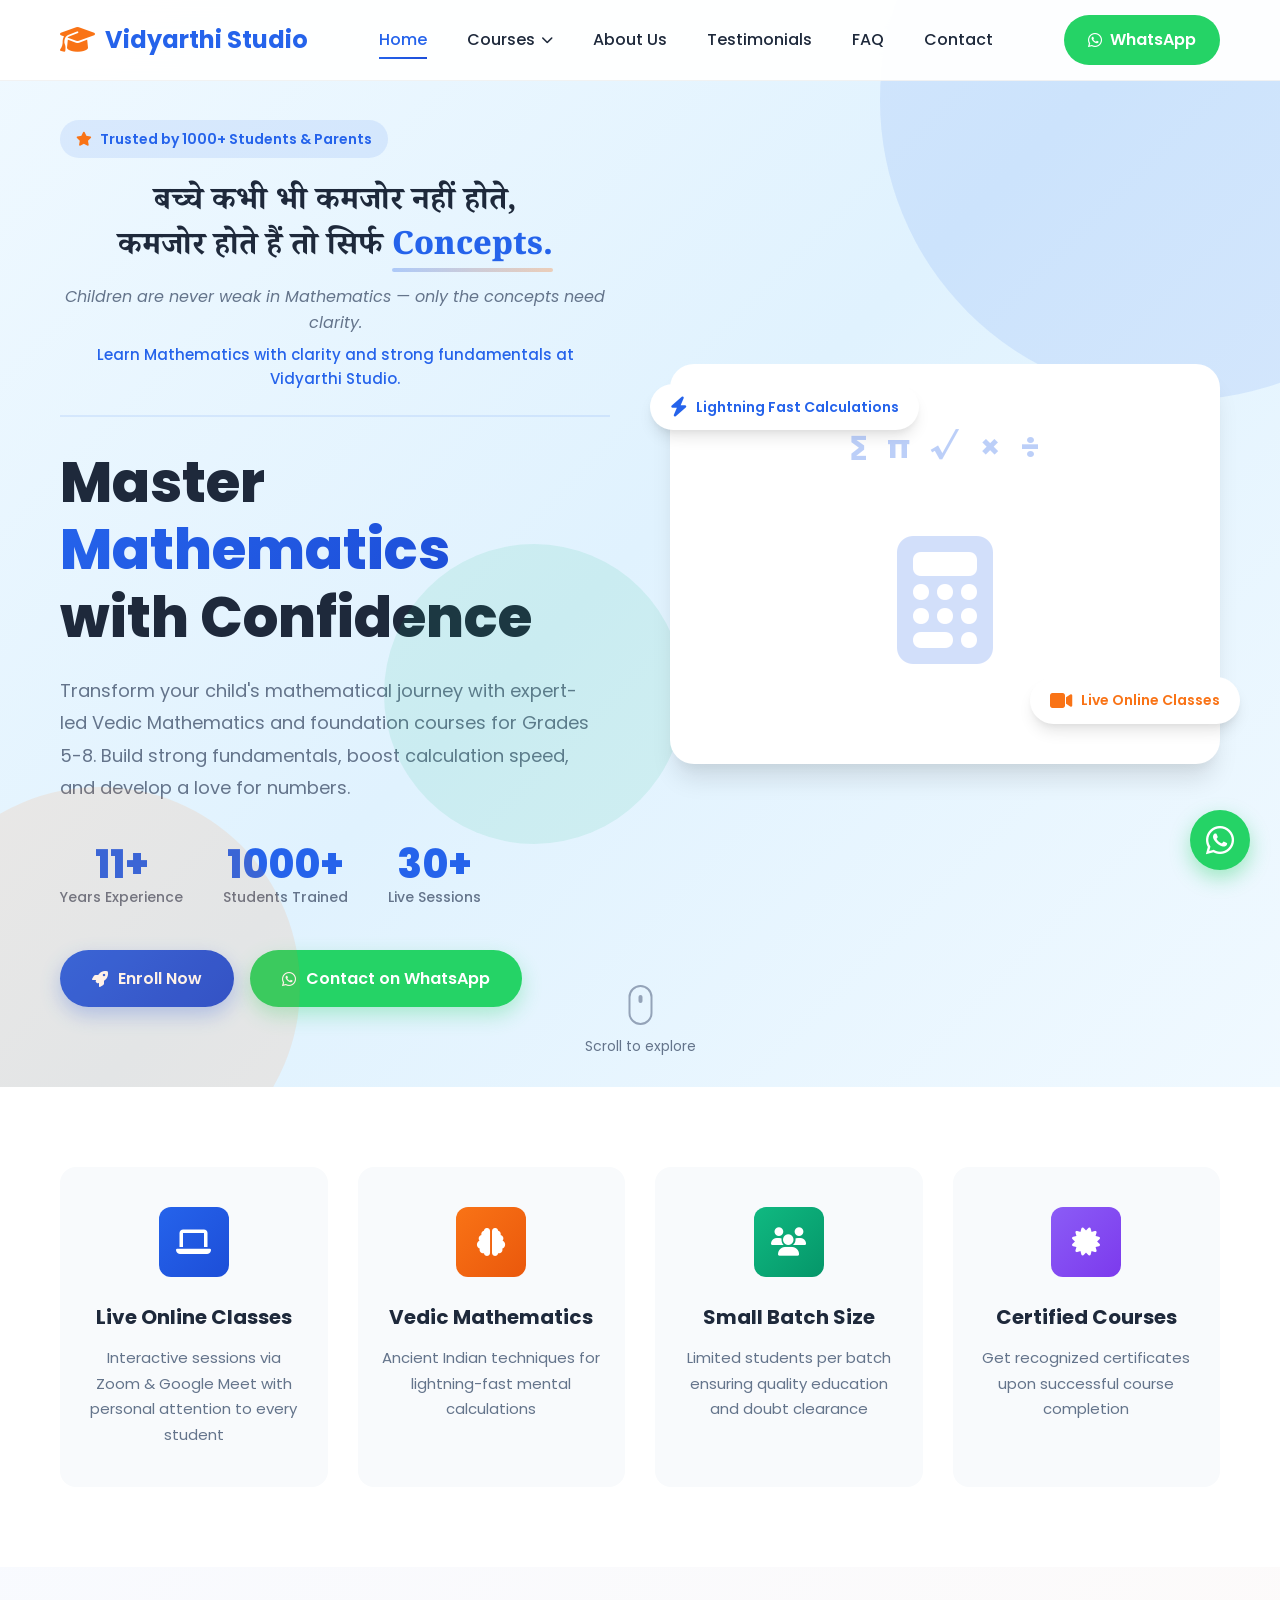
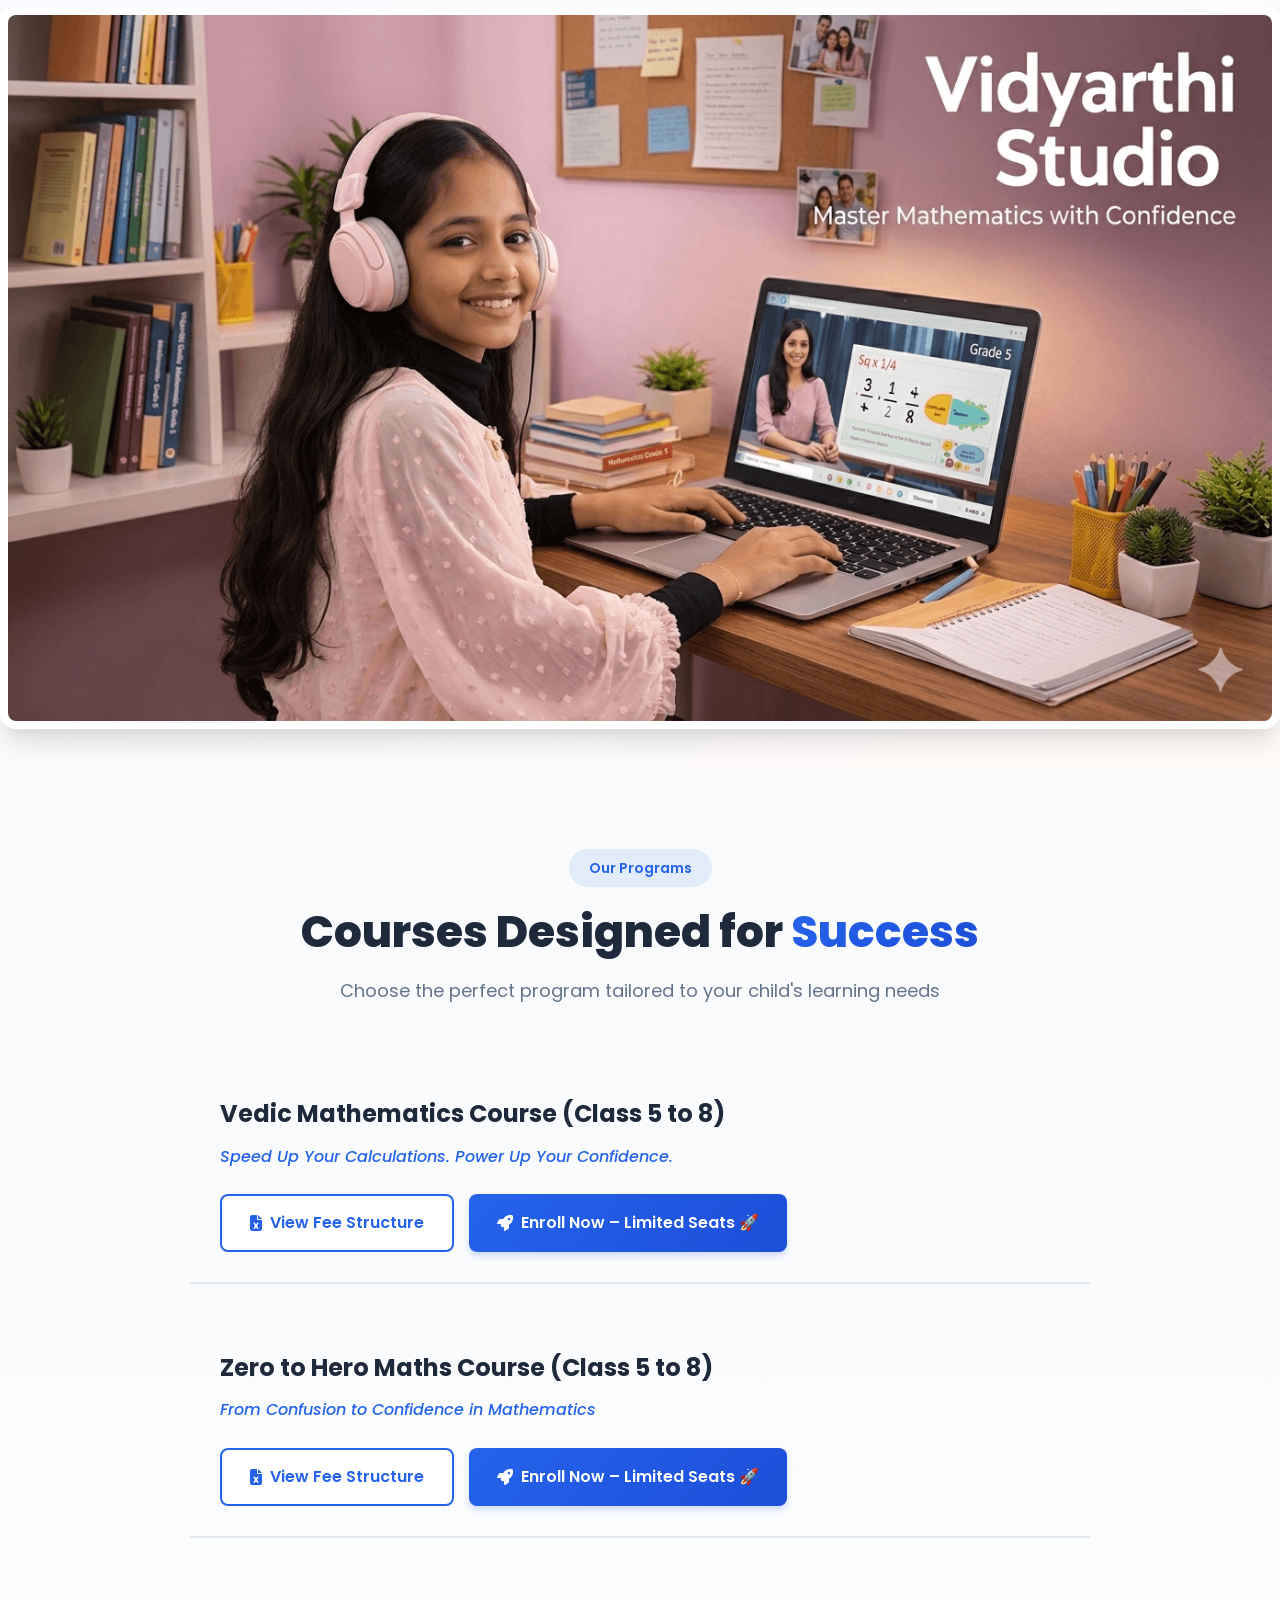
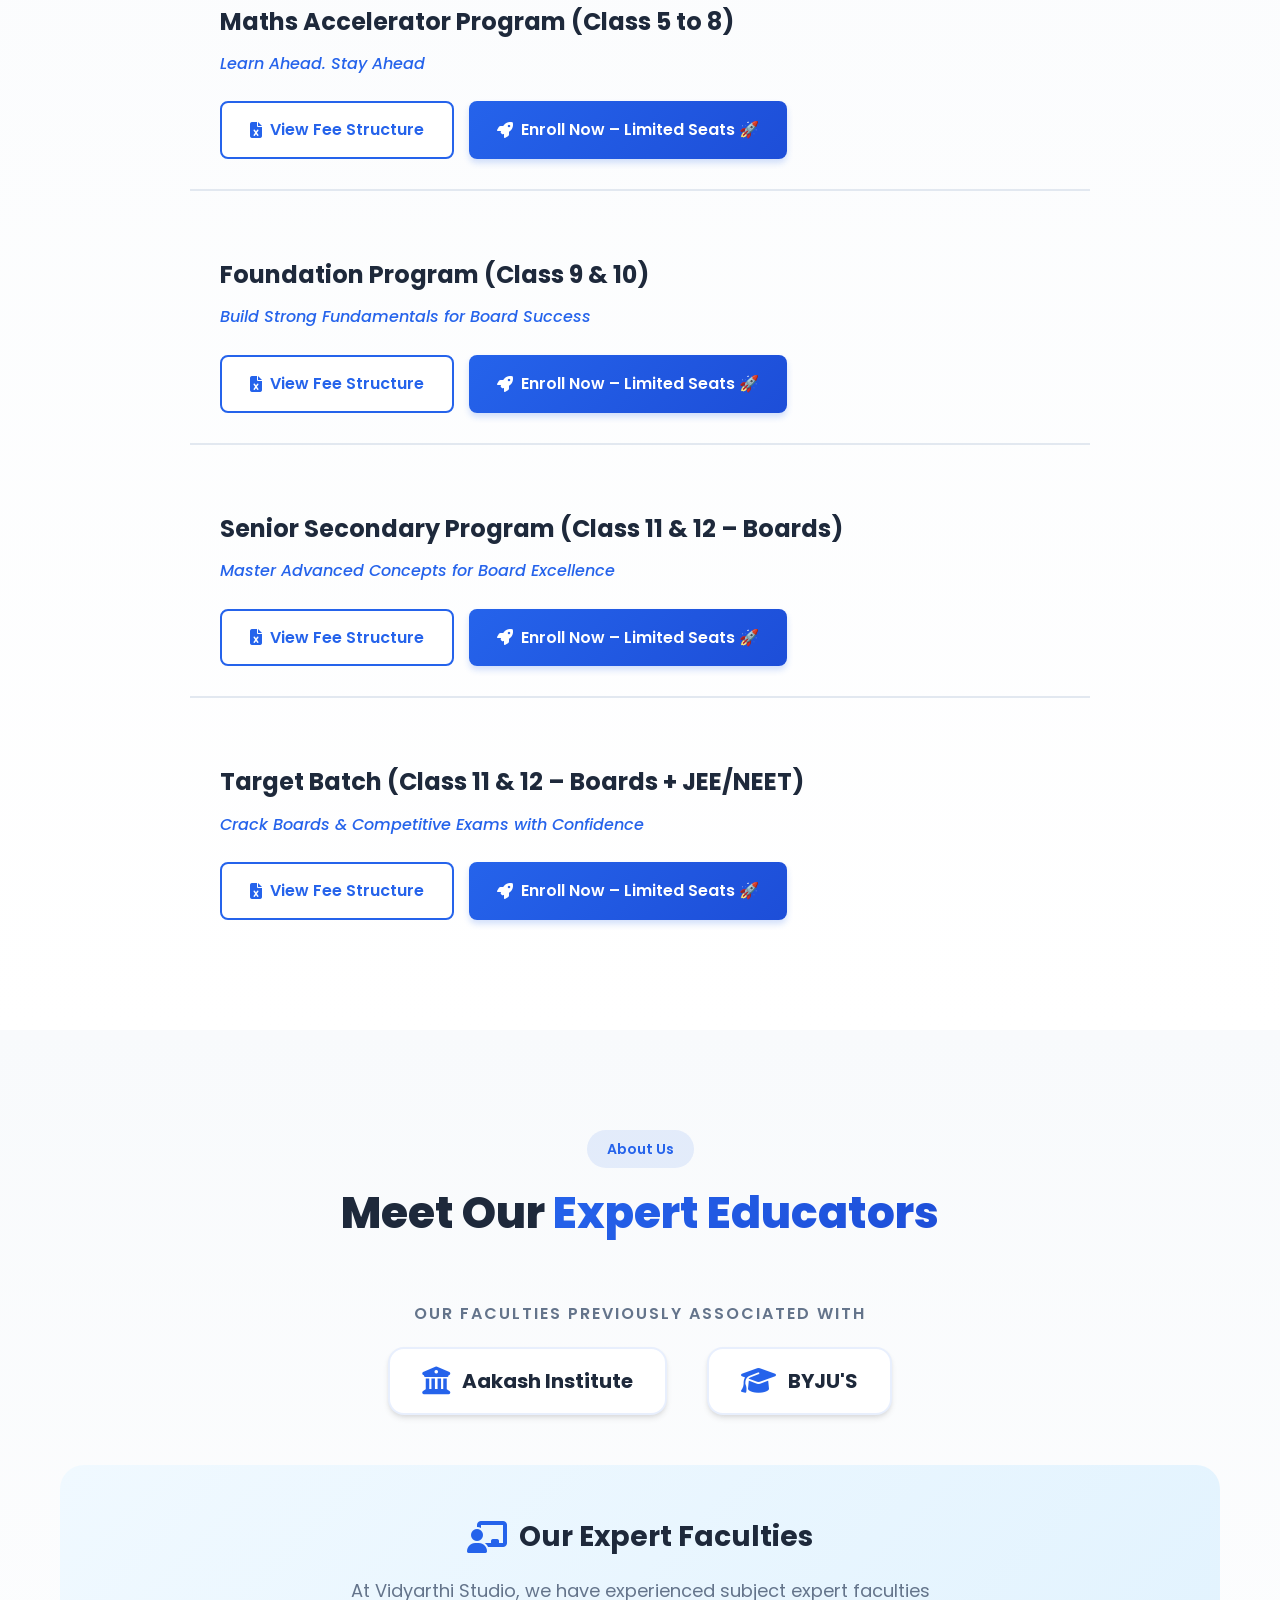
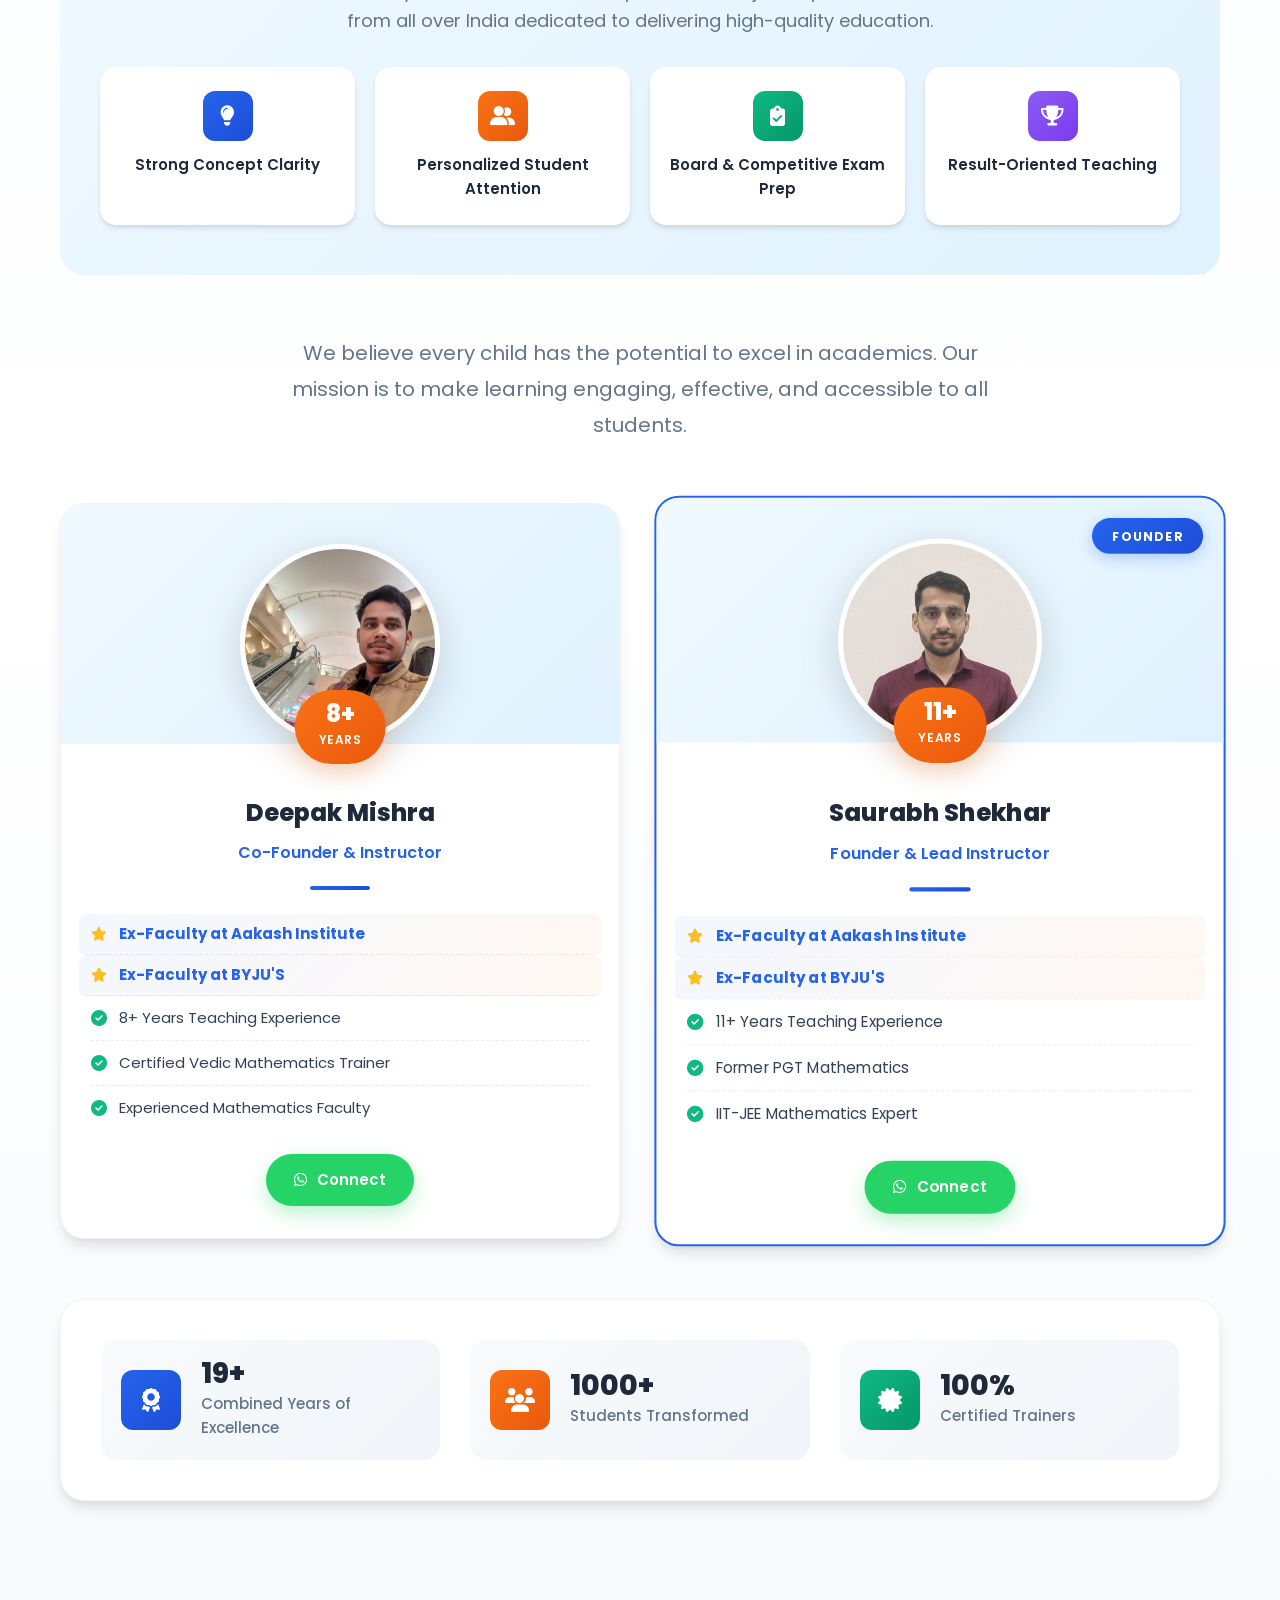
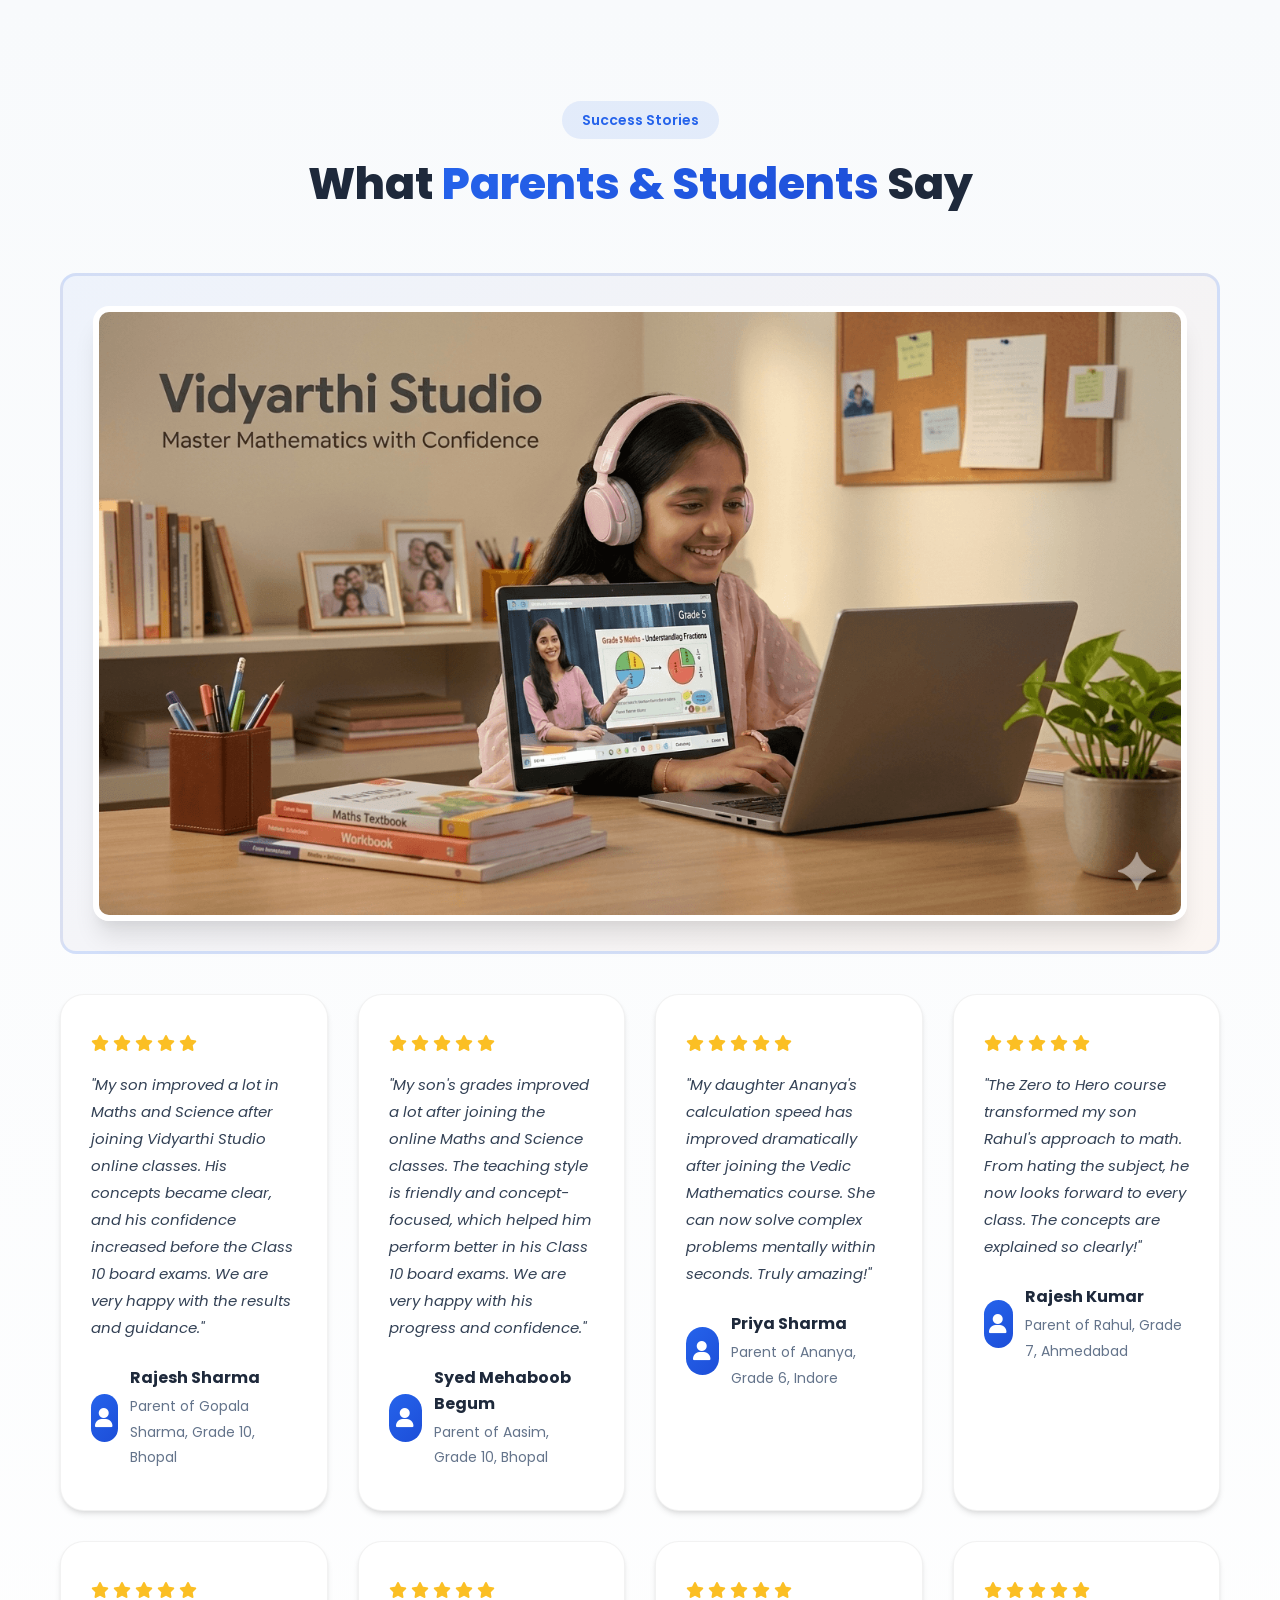
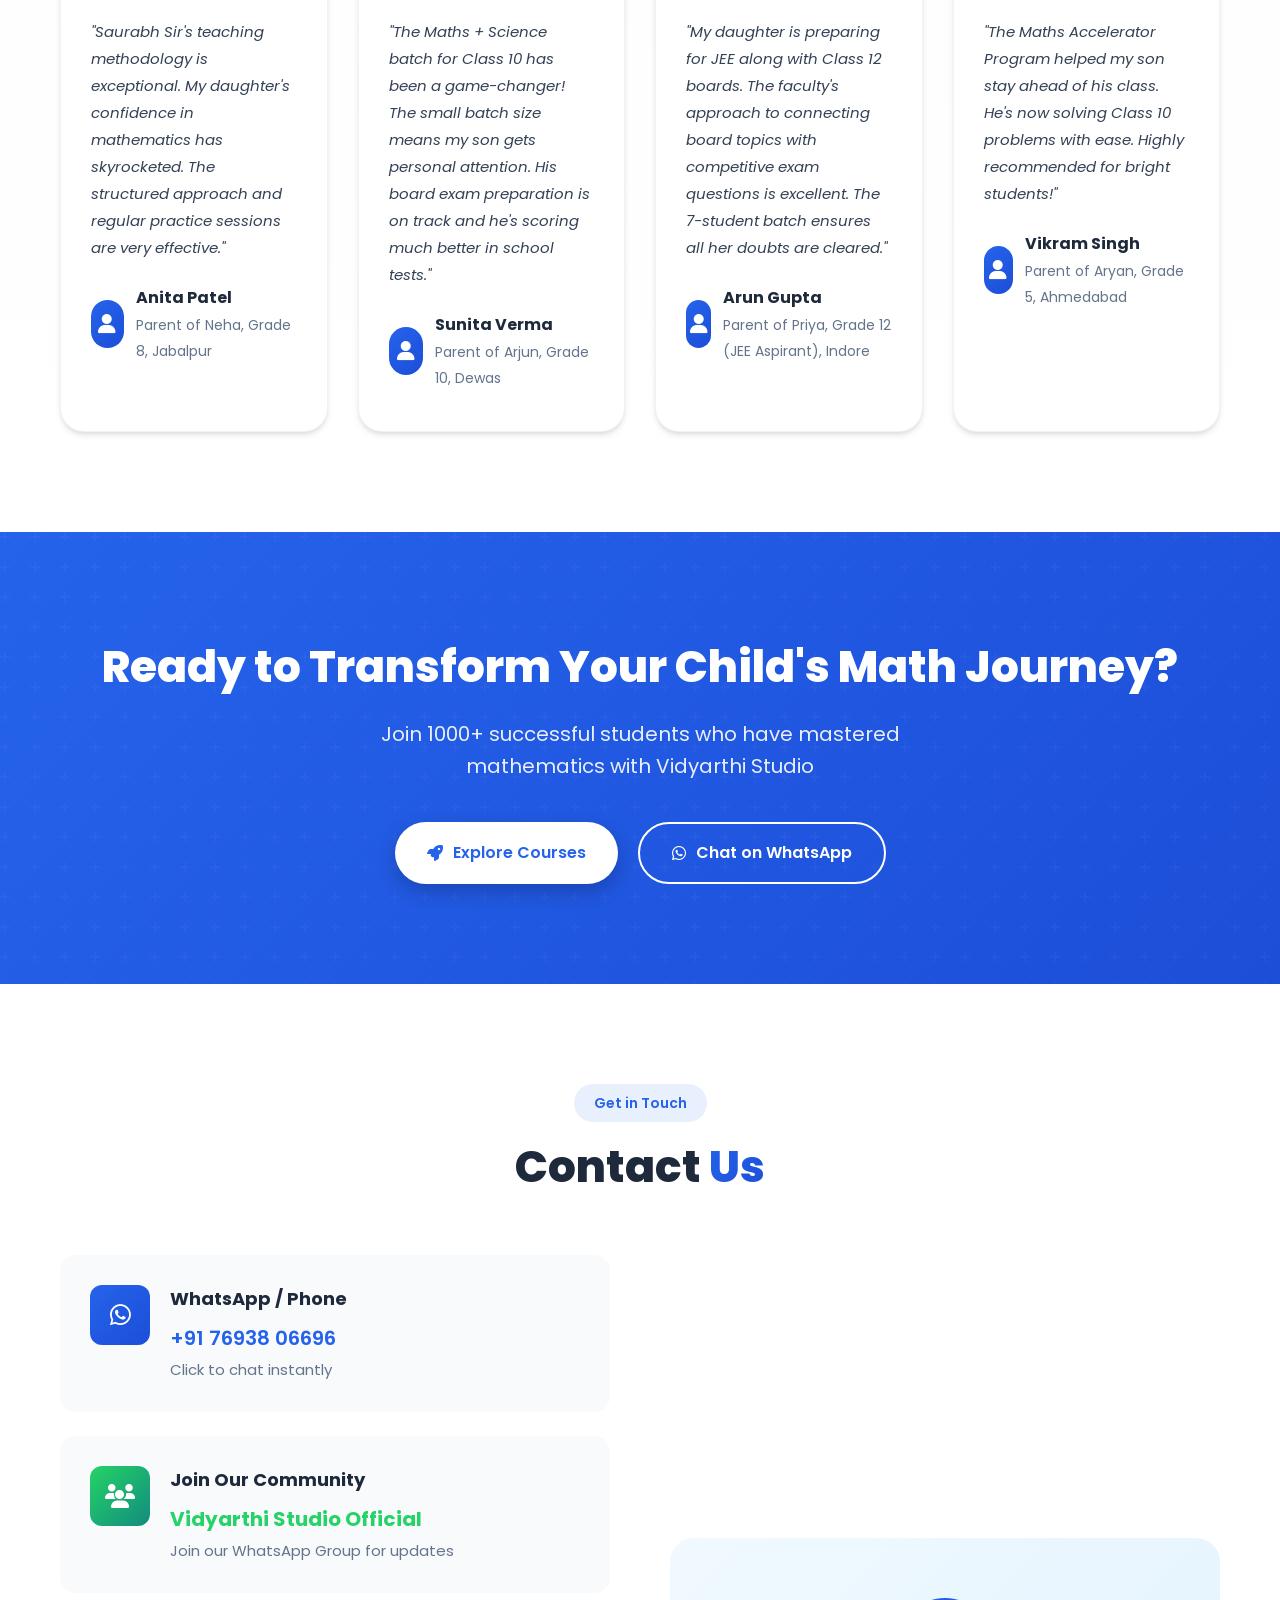
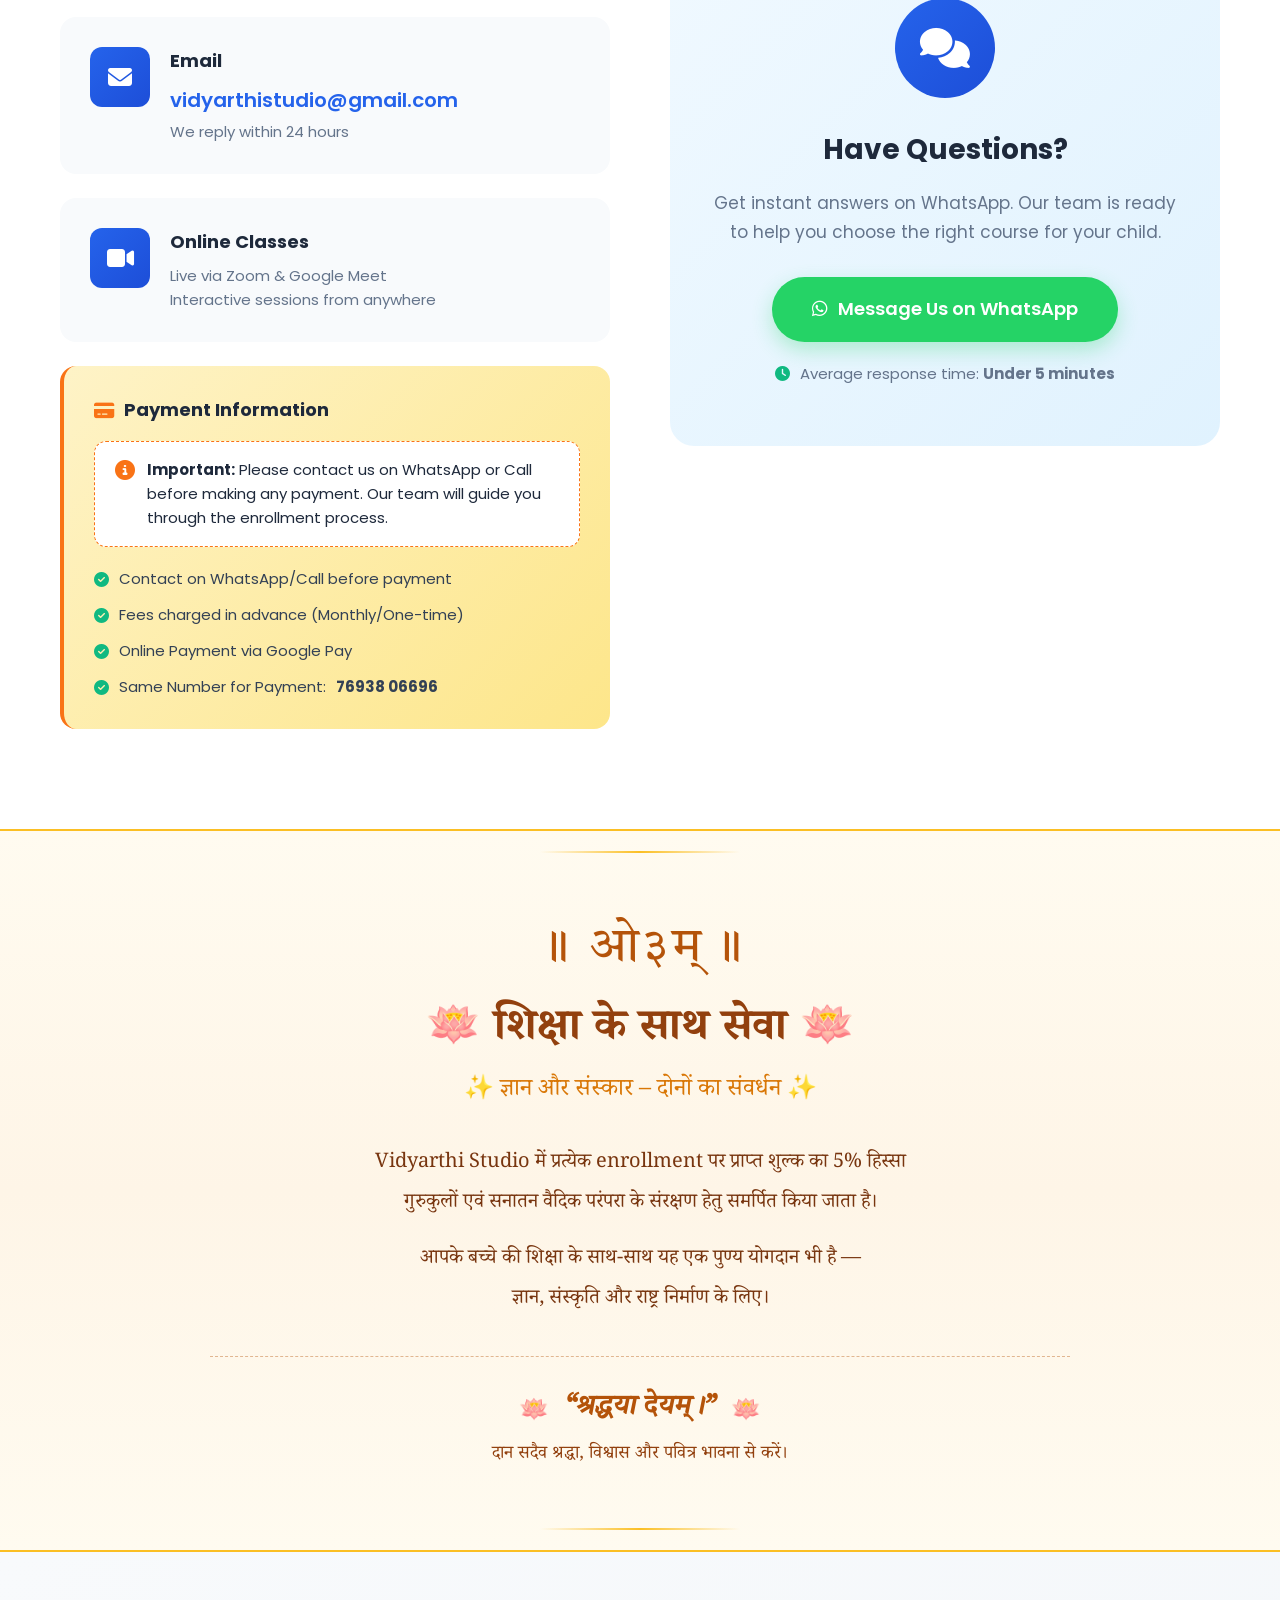
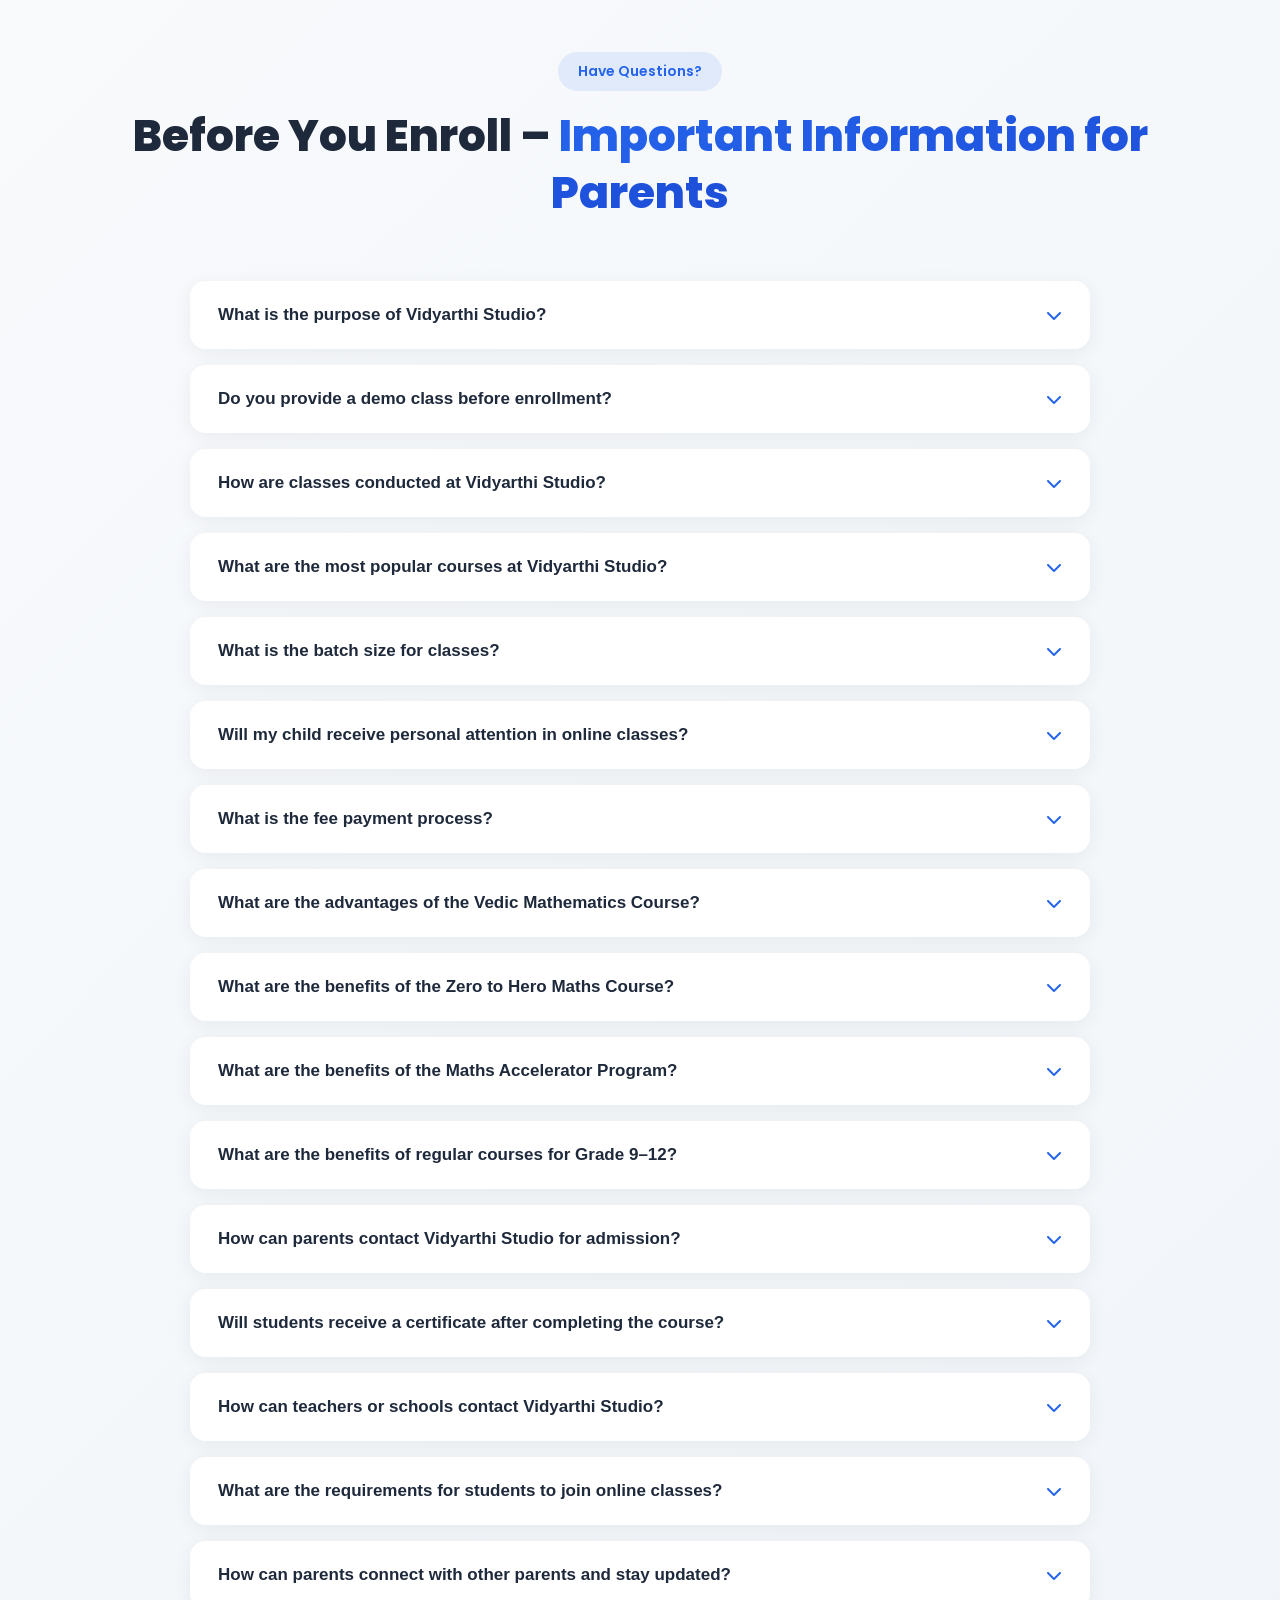
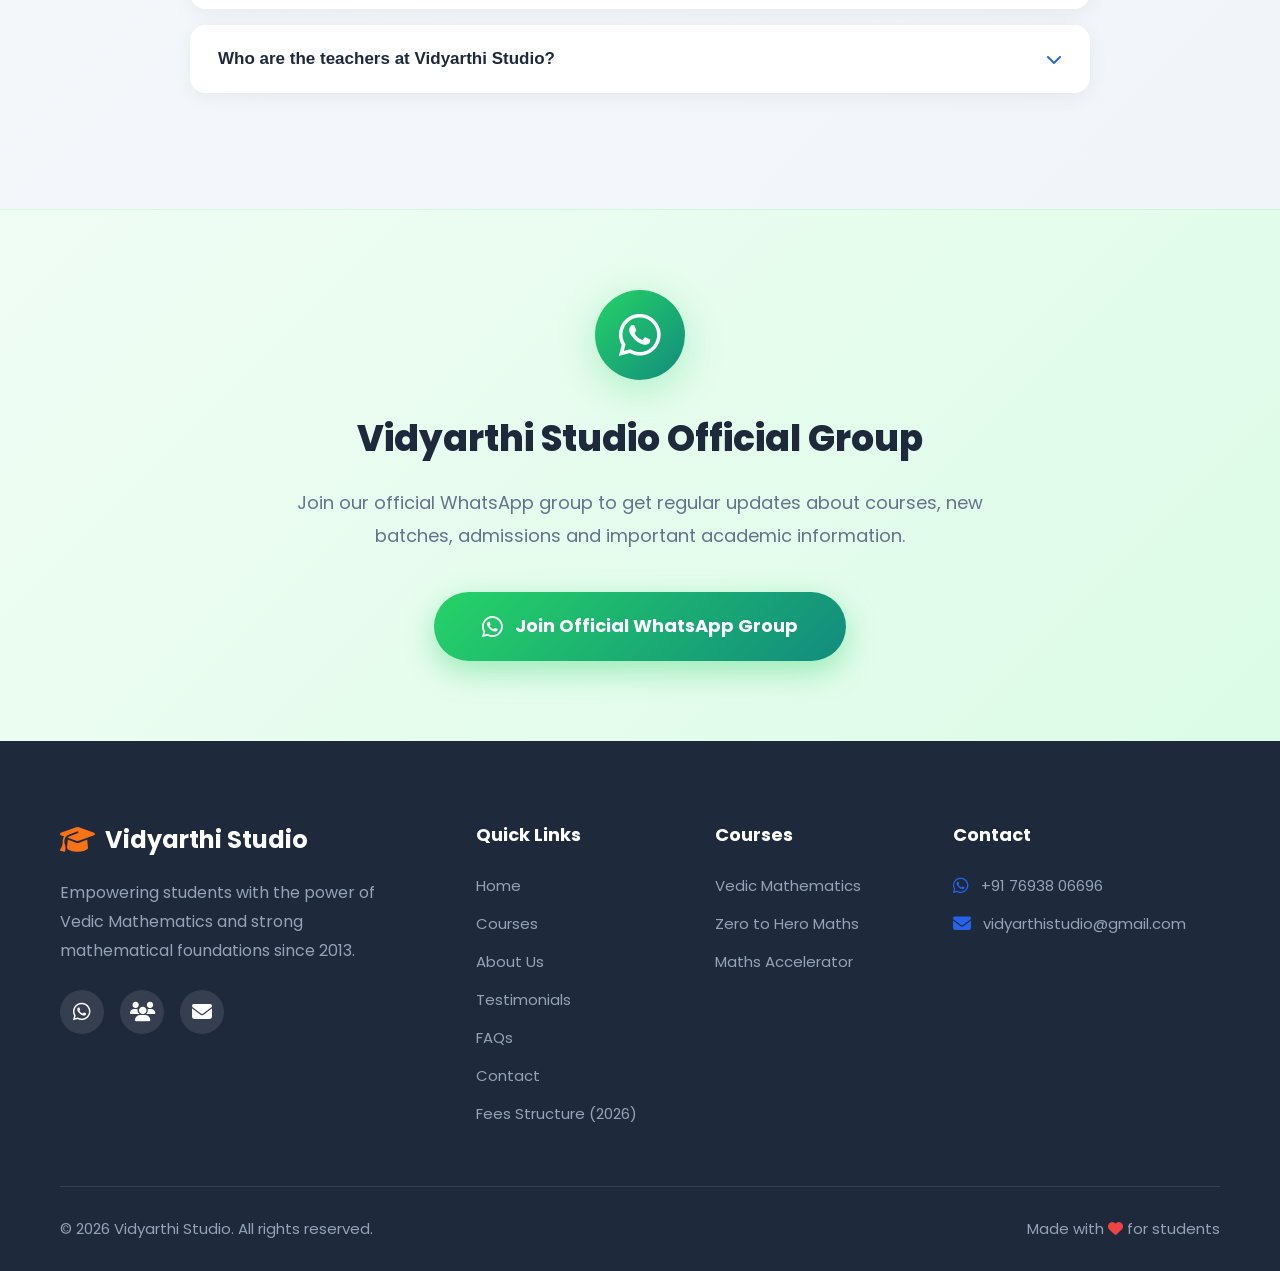
==== commit 3037214a: "Add files via upload 25 March 26" ====
--- a/index.html
+++ b/index.html
@@ -195,8 +195,8 @@
                     <h3 class="course-name">Vedic Mathematics Course (Class 5 to 8)</h3>
                     <p class="course-tagline-simple">Speed Up Your Calculations. Power Up Your Confidence.</p>
                     <div class="course-buttons">
-                        <a href="fees.html" target="_blank" class="btn btn-outline-primary">
-                            <i class="fas fa-info-circle"></i> View Details
+                        <a href="https://docs.google.com/spreadsheets/d/13_e_PdBuYQUFQnJw8SBIv-_KPHf-Mj5Z/edit?usp=sharing&ouid=116970819858238229940&rtpof=true&sd=true" target="_blank" class="btn btn-outline-primary">
+                            <i class="fas fa-file-excel"></i> View Fee Structure
                         </a>
                         <a href="https://forms.gle/SkVvPGLe7BfcYUeUA" target="_blank" class="btn btn-primary-fill">
                             <i class="fas fa-rocket"></i> Enroll Now – Limited Seats 🚀
@@ -209,8 +209,8 @@
                     <h3 class="course-name">Zero to Hero Maths Course (Class 5 to 8)</h3>
                     <p class="course-tagline-simple">From Confusion to Confidence in Mathematics</p>
                     <div class="course-buttons">
-                        <a href="fees.html" target="_blank" class="btn btn-outline-primary">
-                            <i class="fas fa-info-circle"></i> View Details
+                        <a href="https://docs.google.com/spreadsheets/d/13_e_PdBuYQUFQnJw8SBIv-_KPHf-Mj5Z/edit?usp=sharing&ouid=116970819858238229940&rtpof=true&sd=true" target="_blank" class="btn btn-outline-primary">
+                            <i class="fas fa-file-excel"></i> View Fee Structure
                         </a>
                         <a href="https://forms.gle/SkVvPGLe7BfcYUeUA" target="_blank" class="btn btn-primary-fill">
                             <i class="fas fa-rocket"></i> Enroll Now – Limited Seats 🚀
@@ -223,8 +223,8 @@
                     <h3 class="course-name">Maths Accelerator Program (Class 5 to 8)</h3>
                     <p class="course-tagline-simple">Learn Ahead. Stay Ahead</p>
                     <div class="course-buttons">
-                        <a href="fees.html" target="_blank" class="btn btn-outline-primary">
-                            <i class="fas fa-info-circle"></i> View Details
+                        <a href="https://docs.google.com/spreadsheets/d/13_e_PdBuYQUFQnJw8SBIv-_KPHf-Mj5Z/edit?usp=sharing&ouid=116970819858238229940&rtpof=true&sd=true" target="_blank" class="btn btn-outline-primary">
+                            <i class="fas fa-file-excel"></i> View Fee Structure
                         </a>
                         <a href="https://forms.gle/SkVvPGLe7BfcYUeUA" target="_blank" class="btn btn-primary-fill">
                             <i class="fas fa-rocket"></i> Enroll Now – Limited Seats 🚀
@@ -237,8 +237,8 @@
                     <h3 class="course-name">Foundation Program (Class 9 & 10)</h3>
                     <p class="course-tagline-simple">Build Strong Fundamentals for Board Success</p>
                     <div class="course-buttons">
-                        <a href="fees.html" target="_blank" class="btn btn-outline-primary">
-                            <i class="fas fa-info-circle"></i> View Details
+                        <a href="https://docs.google.com/spreadsheets/d/13_e_PdBuYQUFQnJw8SBIv-_KPHf-Mj5Z/edit?usp=sharing&ouid=116970819858238229940&rtpof=true&sd=true" target="_blank" class="btn btn-outline-primary">
+                            <i class="fas fa-file-excel"></i> View Fee Structure
                         </a>
                         <a href="https://forms.gle/SkVvPGLe7BfcYUeUA" target="_blank" class="btn btn-primary-fill">
                             <i class="fas fa-rocket"></i> Enroll Now – Limited Seats 🚀
@@ -251,8 +251,8 @@
                     <h3 class="course-name">Senior Secondary Program (Class 11 & 12 – Boards)</h3>
                     <p class="course-tagline-simple">Master Advanced Concepts for Board Excellence</p>
                     <div class="course-buttons">
-                        <a href="fees.html" target="_blank" class="btn btn-outline-primary">
-                            <i class="fas fa-info-circle"></i> View Details
+                        <a href="https://docs.google.com/spreadsheets/d/13_e_PdBuYQUFQnJw8SBIv-_KPHf-Mj5Z/edit?usp=sharing&ouid=116970819858238229940&rtpof=true&sd=true" target="_blank" class="btn btn-outline-primary">
+                            <i class="fas fa-file-excel"></i> View Fee Structure
                         </a>
                         <a href="https://forms.gle/SkVvPGLe7BfcYUeUA" target="_blank" class="btn btn-primary-fill">
                             <i class="fas fa-rocket"></i> Enroll Now – Limited Seats 🚀
@@ -265,8 +265,8 @@
                     <h3 class="course-name">Target Batch (Class 11 & 12 – Boards + JEE/NEET)</h3>
                     <p class="course-tagline-simple">Crack Boards & Competitive Exams with Confidence</p>
                     <div class="course-buttons">
-                        <a href="fees.html" target="_blank" class="btn btn-outline-primary">
-                            <i class="fas fa-info-circle"></i> View Details
+                        <a href="https://docs.google.com/spreadsheets/d/13_e_PdBuYQUFQnJw8SBIv-_KPHf-Mj5Z/edit?usp=sharing&ouid=116970819858238229940&rtpof=true&sd=true" target="_blank" class="btn btn-outline-primary">
+                            <i class="fas fa-file-excel"></i> View Fee Structure
                         </a>
                         <a href="https://forms.gle/SkVvPGLe7BfcYUeUA" target="_blank" class="btn btn-primary-fill">
                             <i class="fas fa-rocket"></i> Enroll Now – Limited Seats 🚀
@@ -1051,7 +1051,7 @@
                         <li><a href="#testimonials">Testimonials</a></li>
                         <li><a href="#faq-section">FAQs</a></li>
                         <li><a href="#contact">Contact</a></li>
-                        <li><a href="fees.html" target="_blank">Fees Structure (2026)</a></li>
+                        <li><a href="https://docs.google.com/spreadsheets/d/13_e_PdBuYQUFQnJw8SBIv-_KPHf-Mj5Z/edit?usp=sharing&ouid=116970819858238229940&rtpof=true&sd=true" target="_blank">Fees Structure (2026)</a></li>
                     </ul>
                 </div>
 
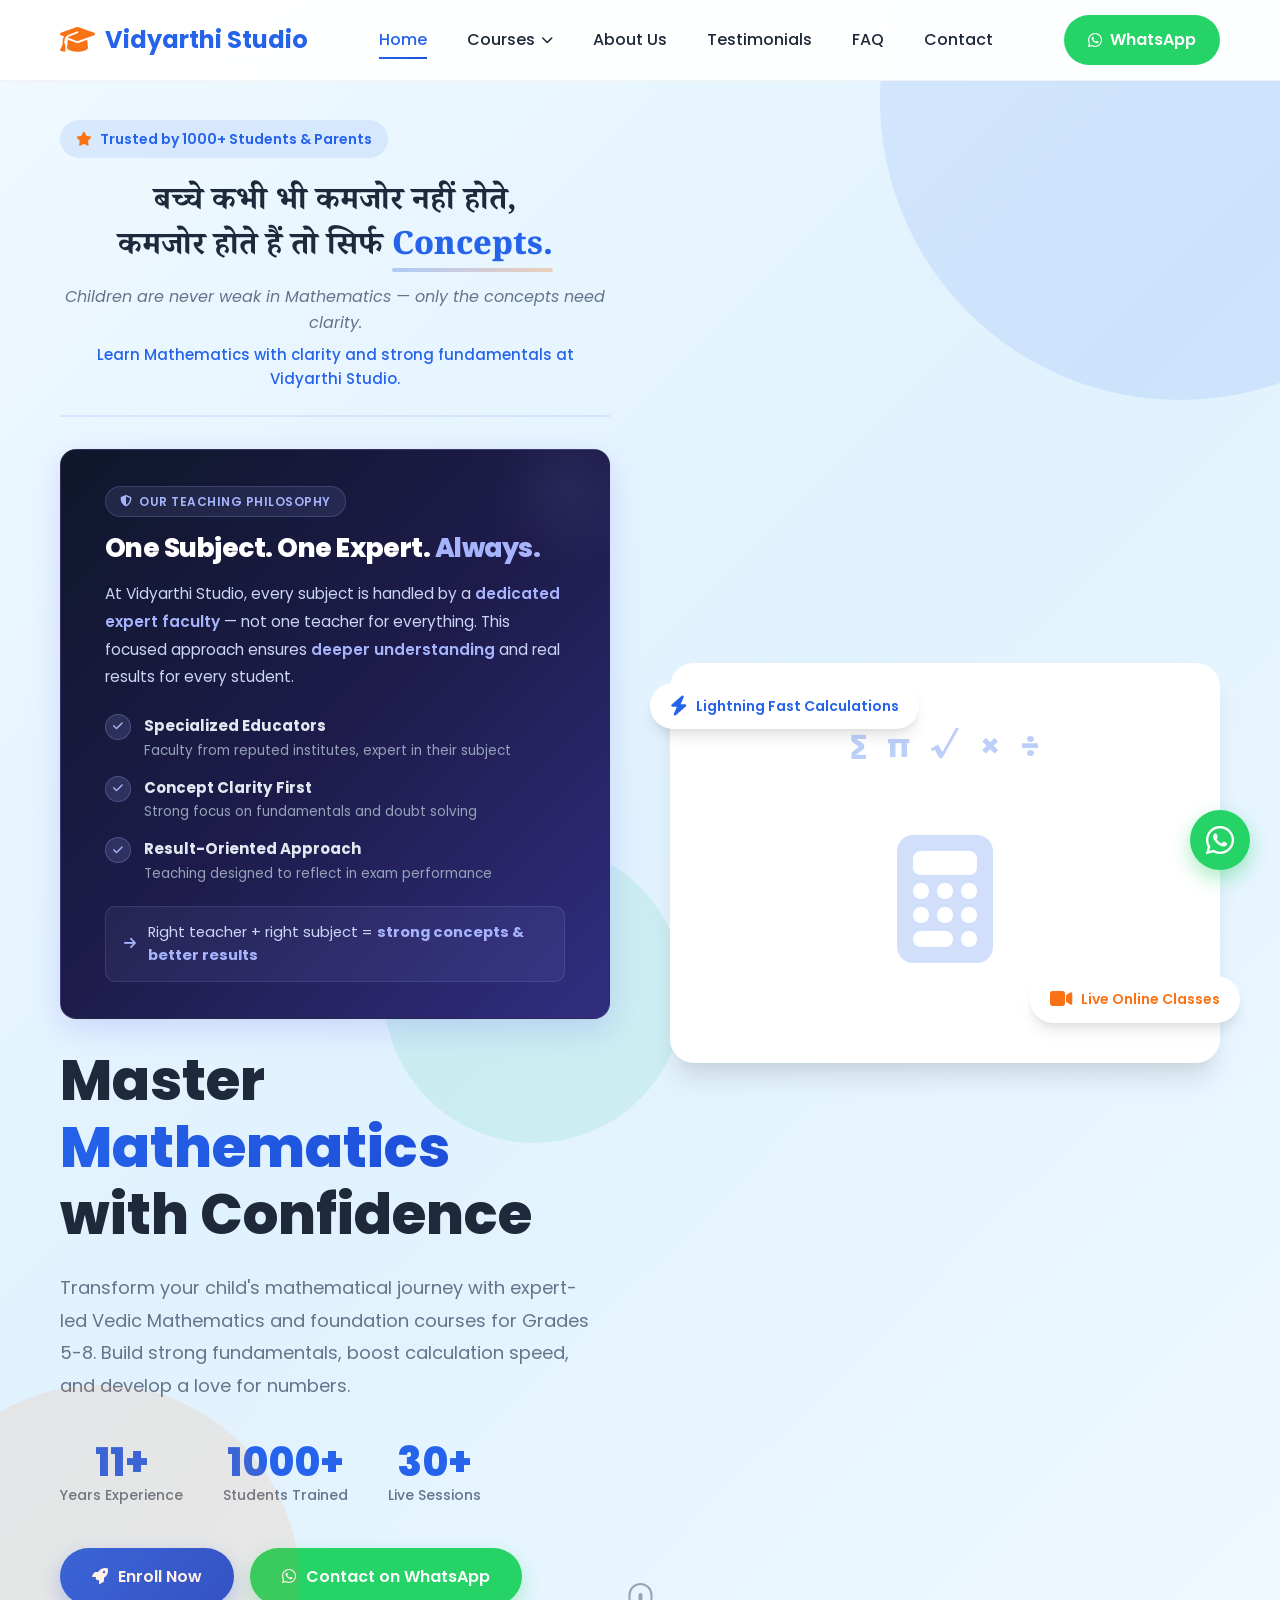
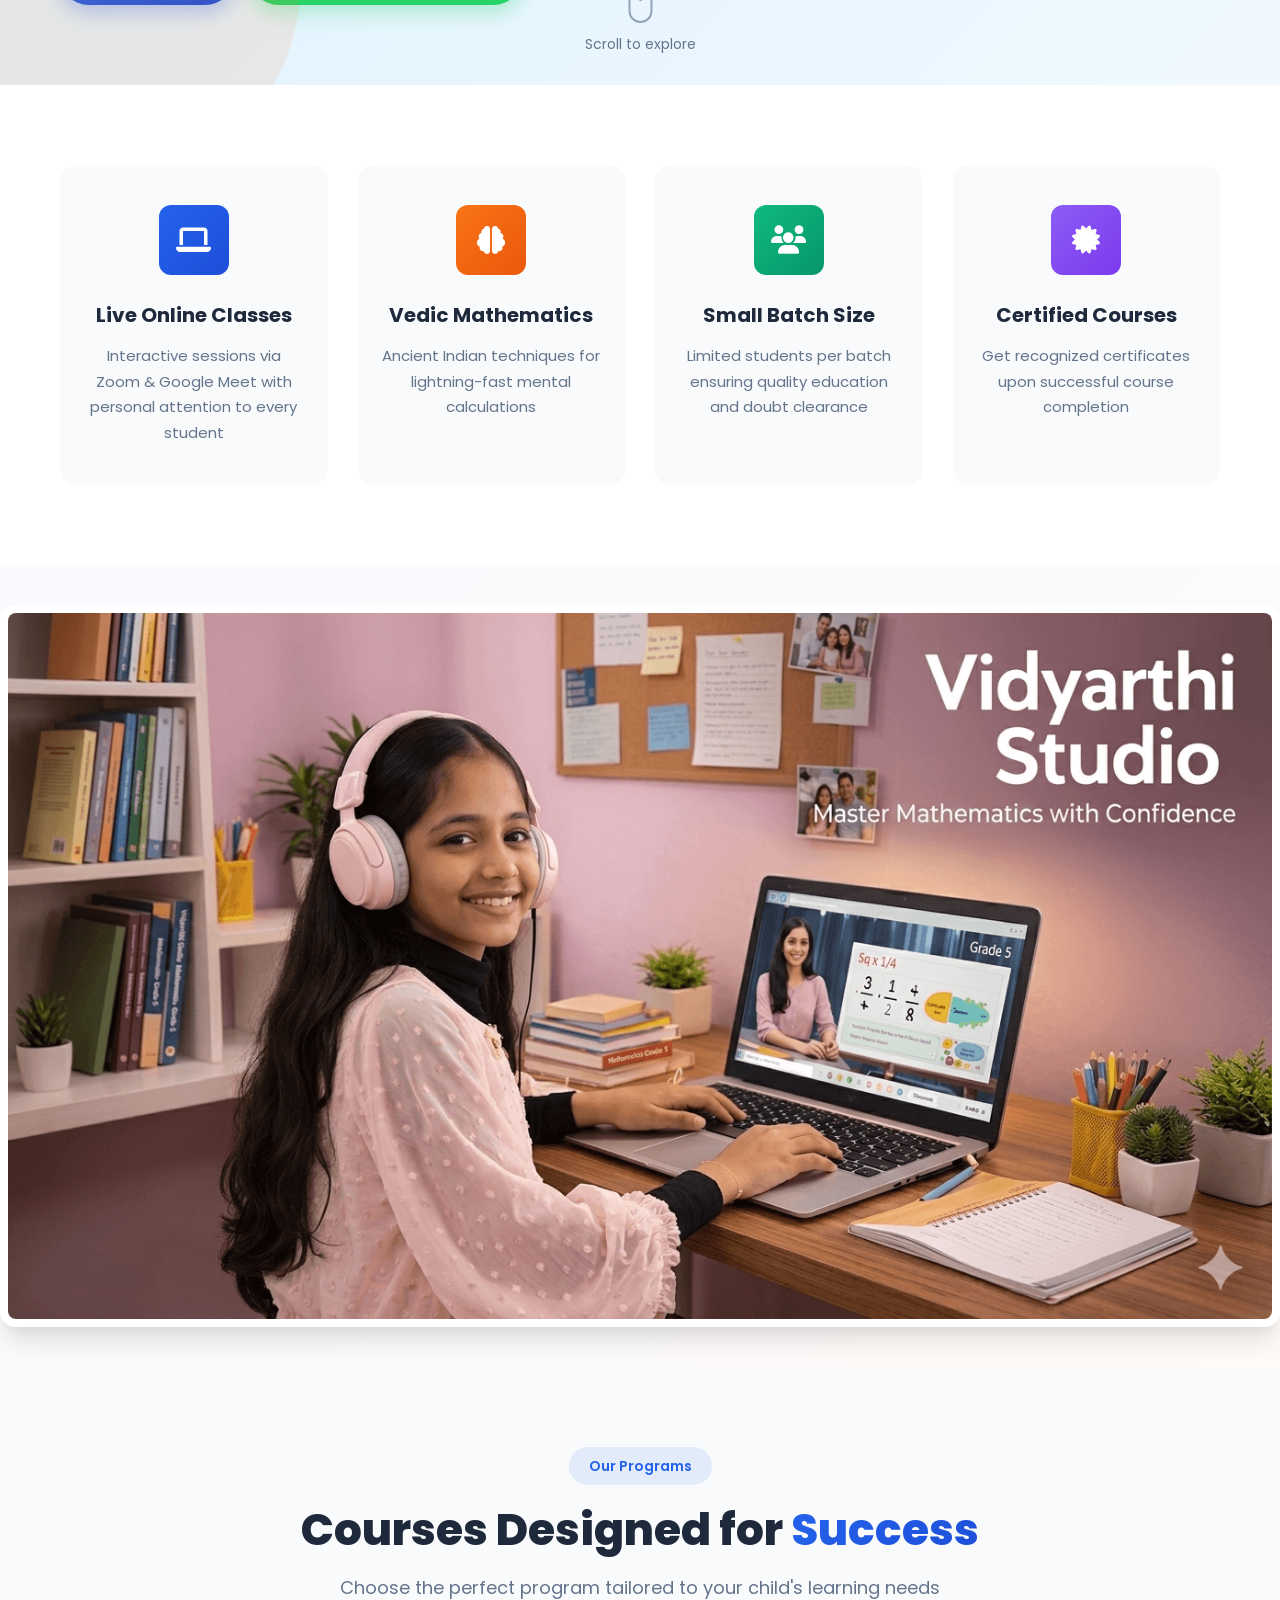
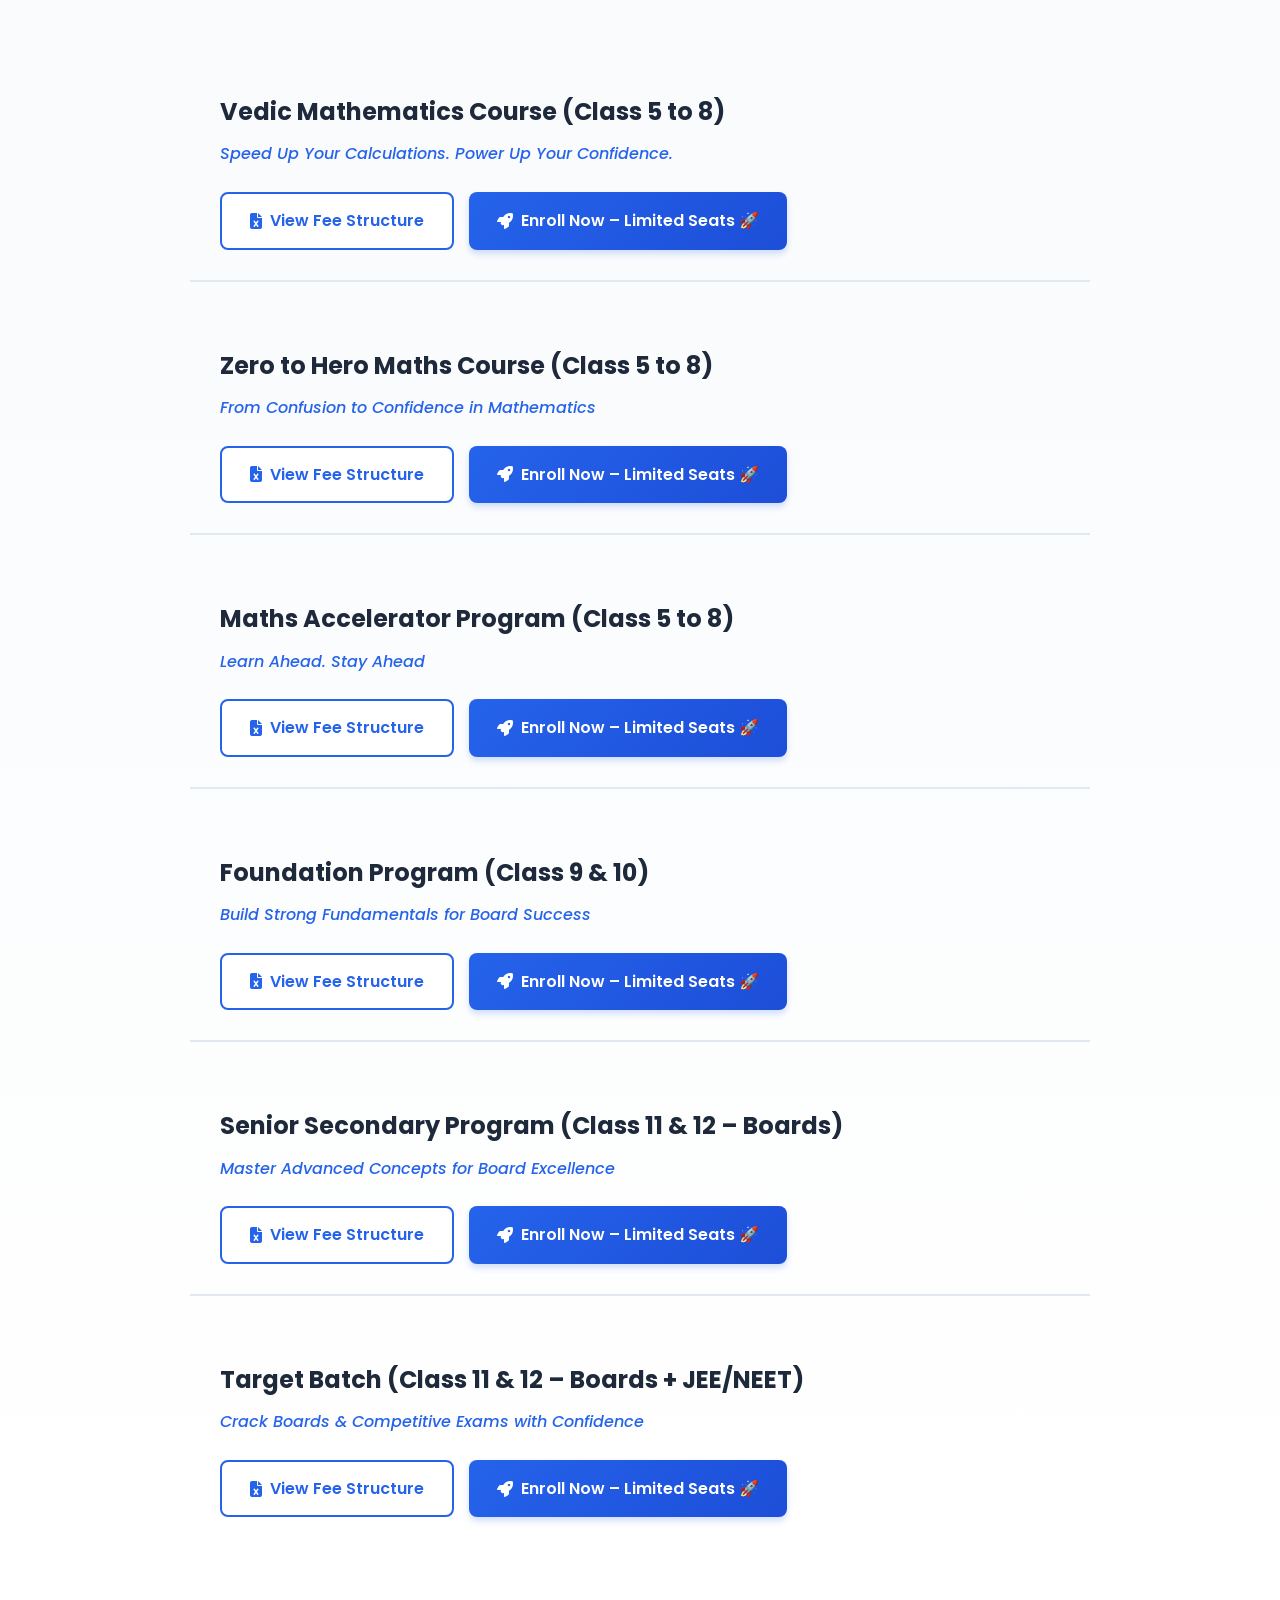
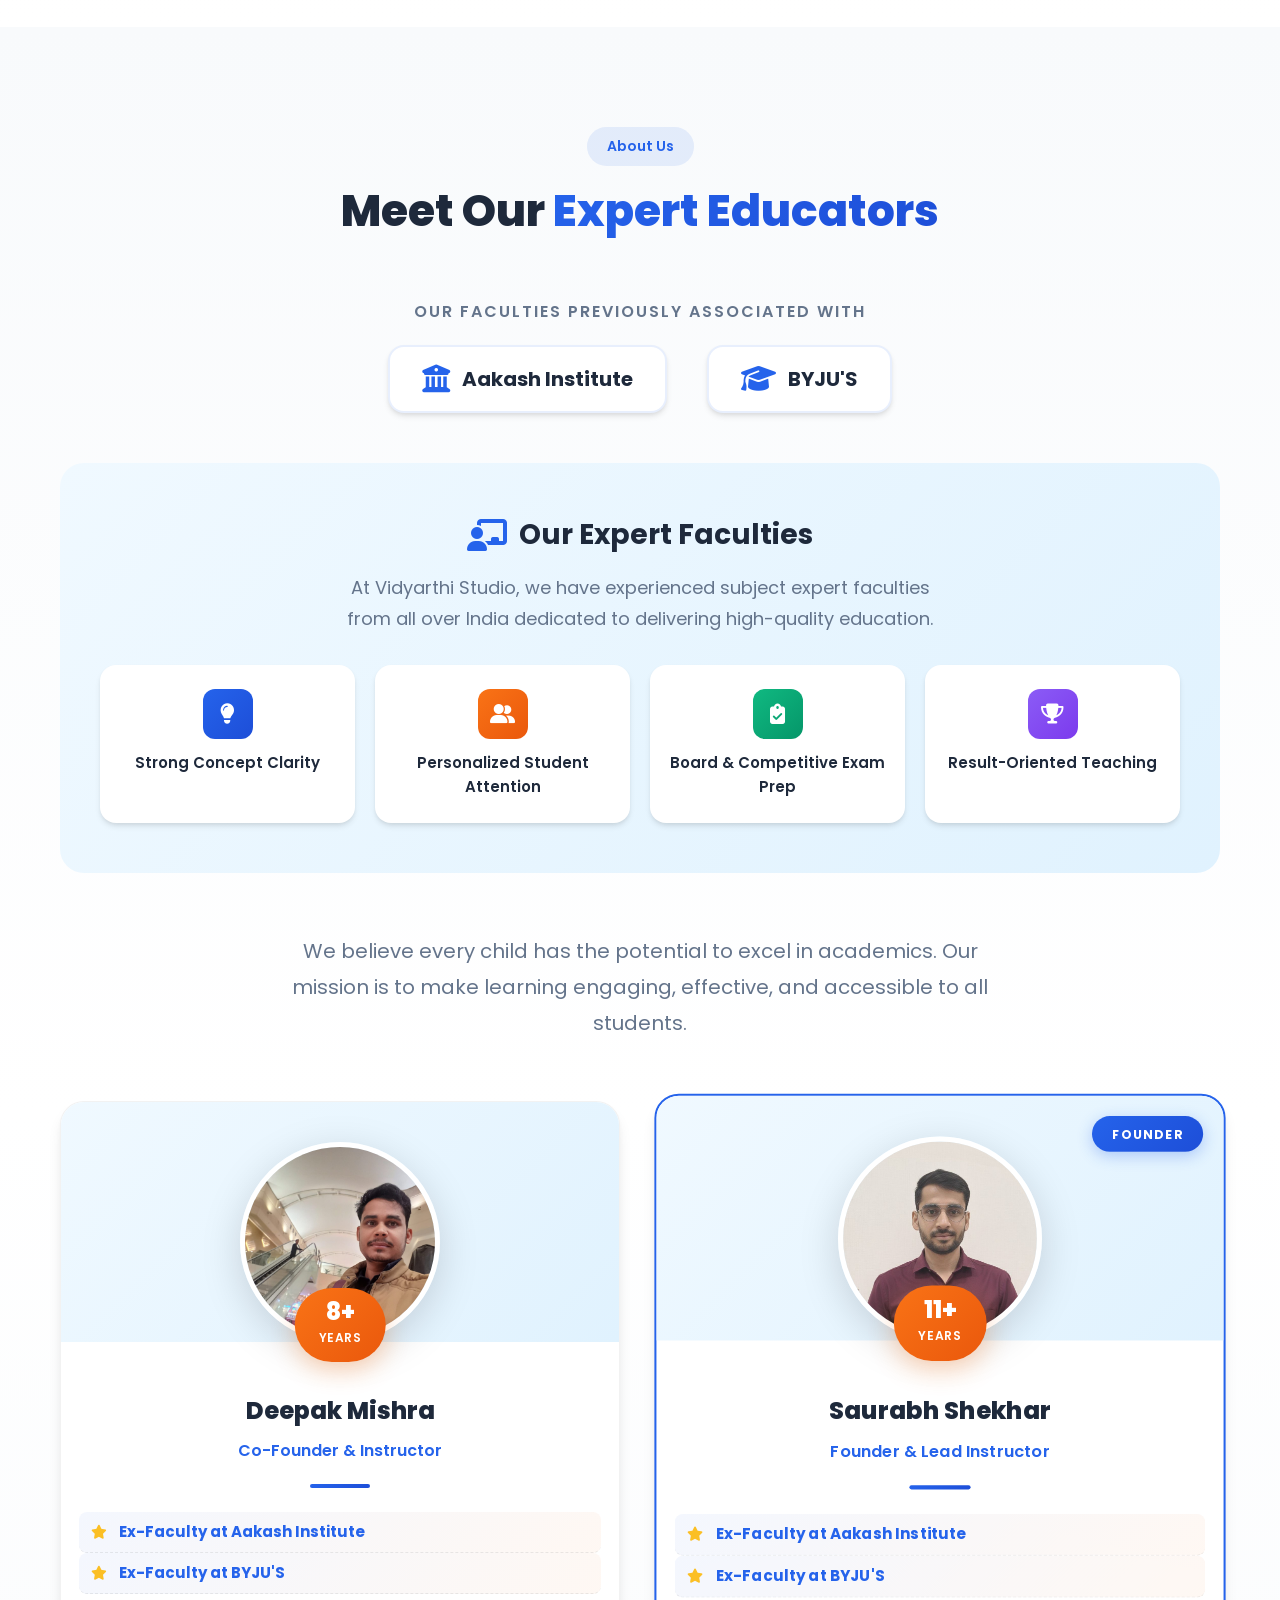
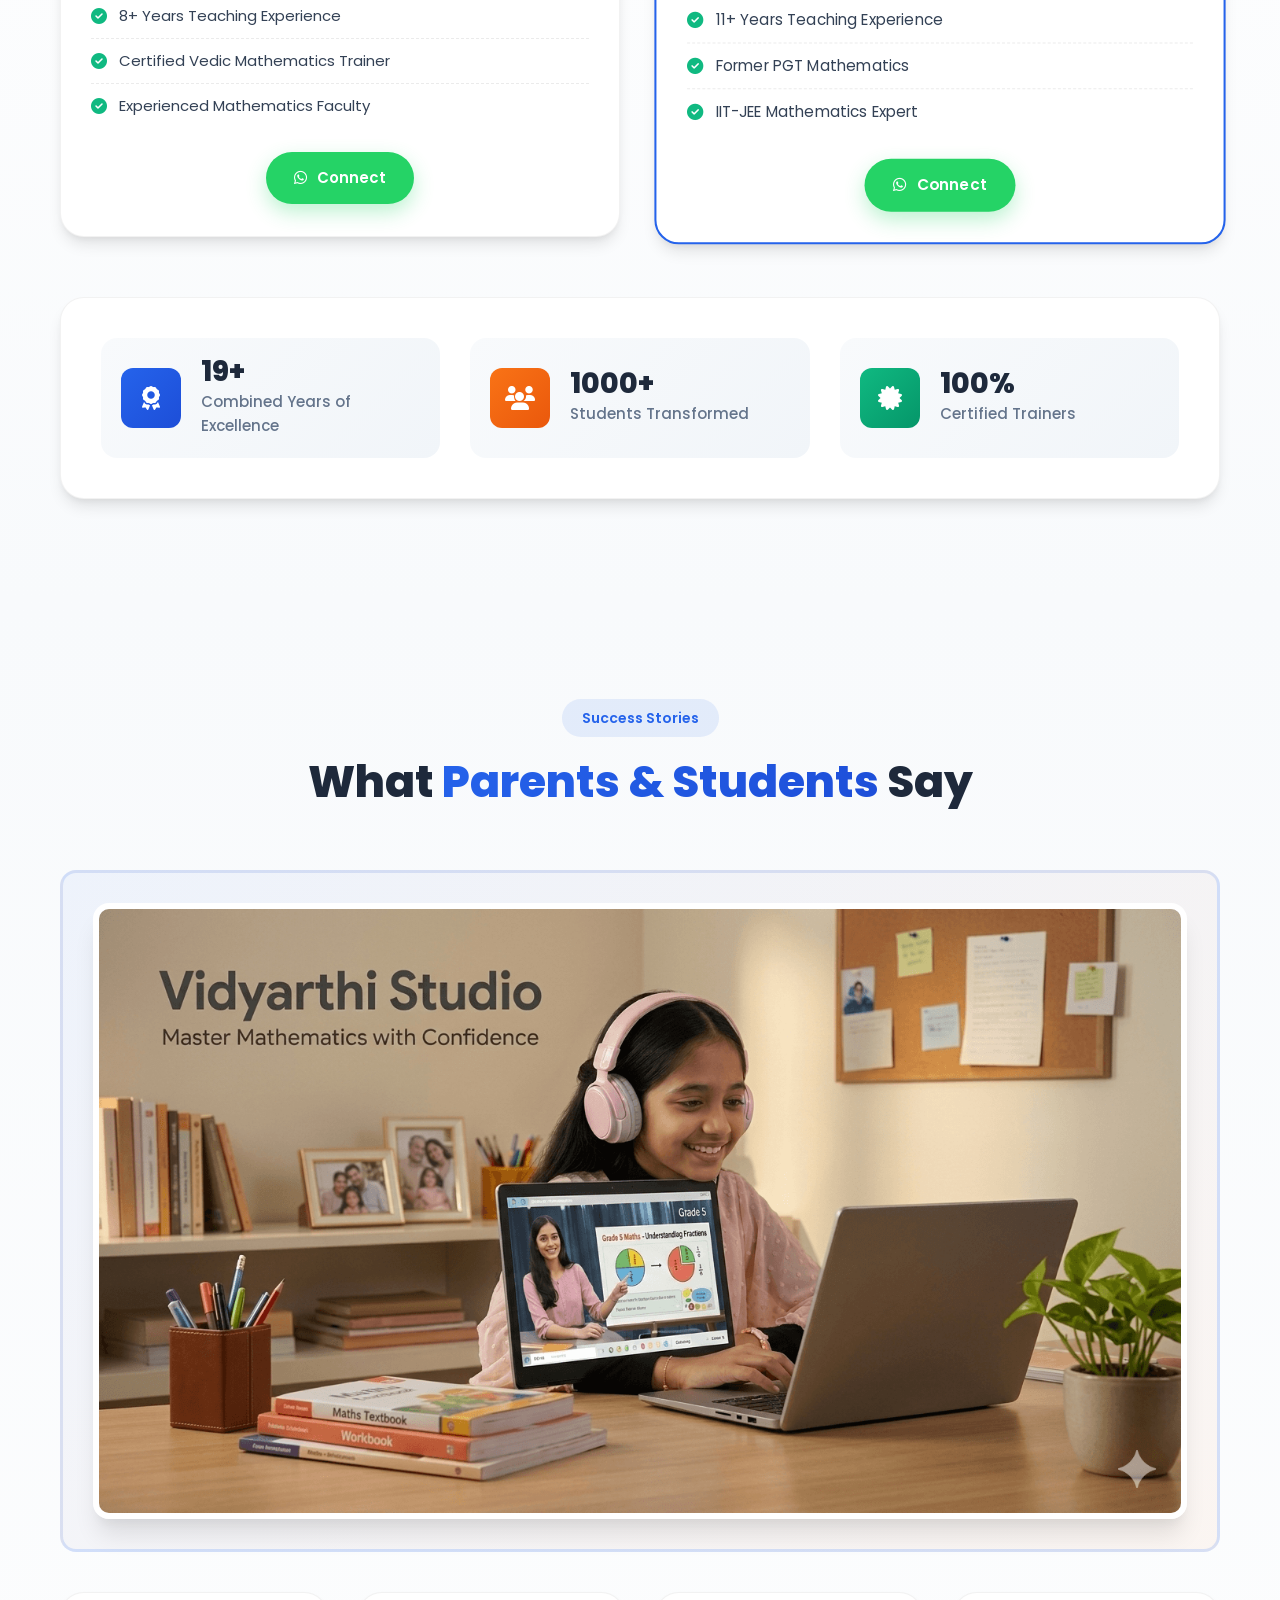
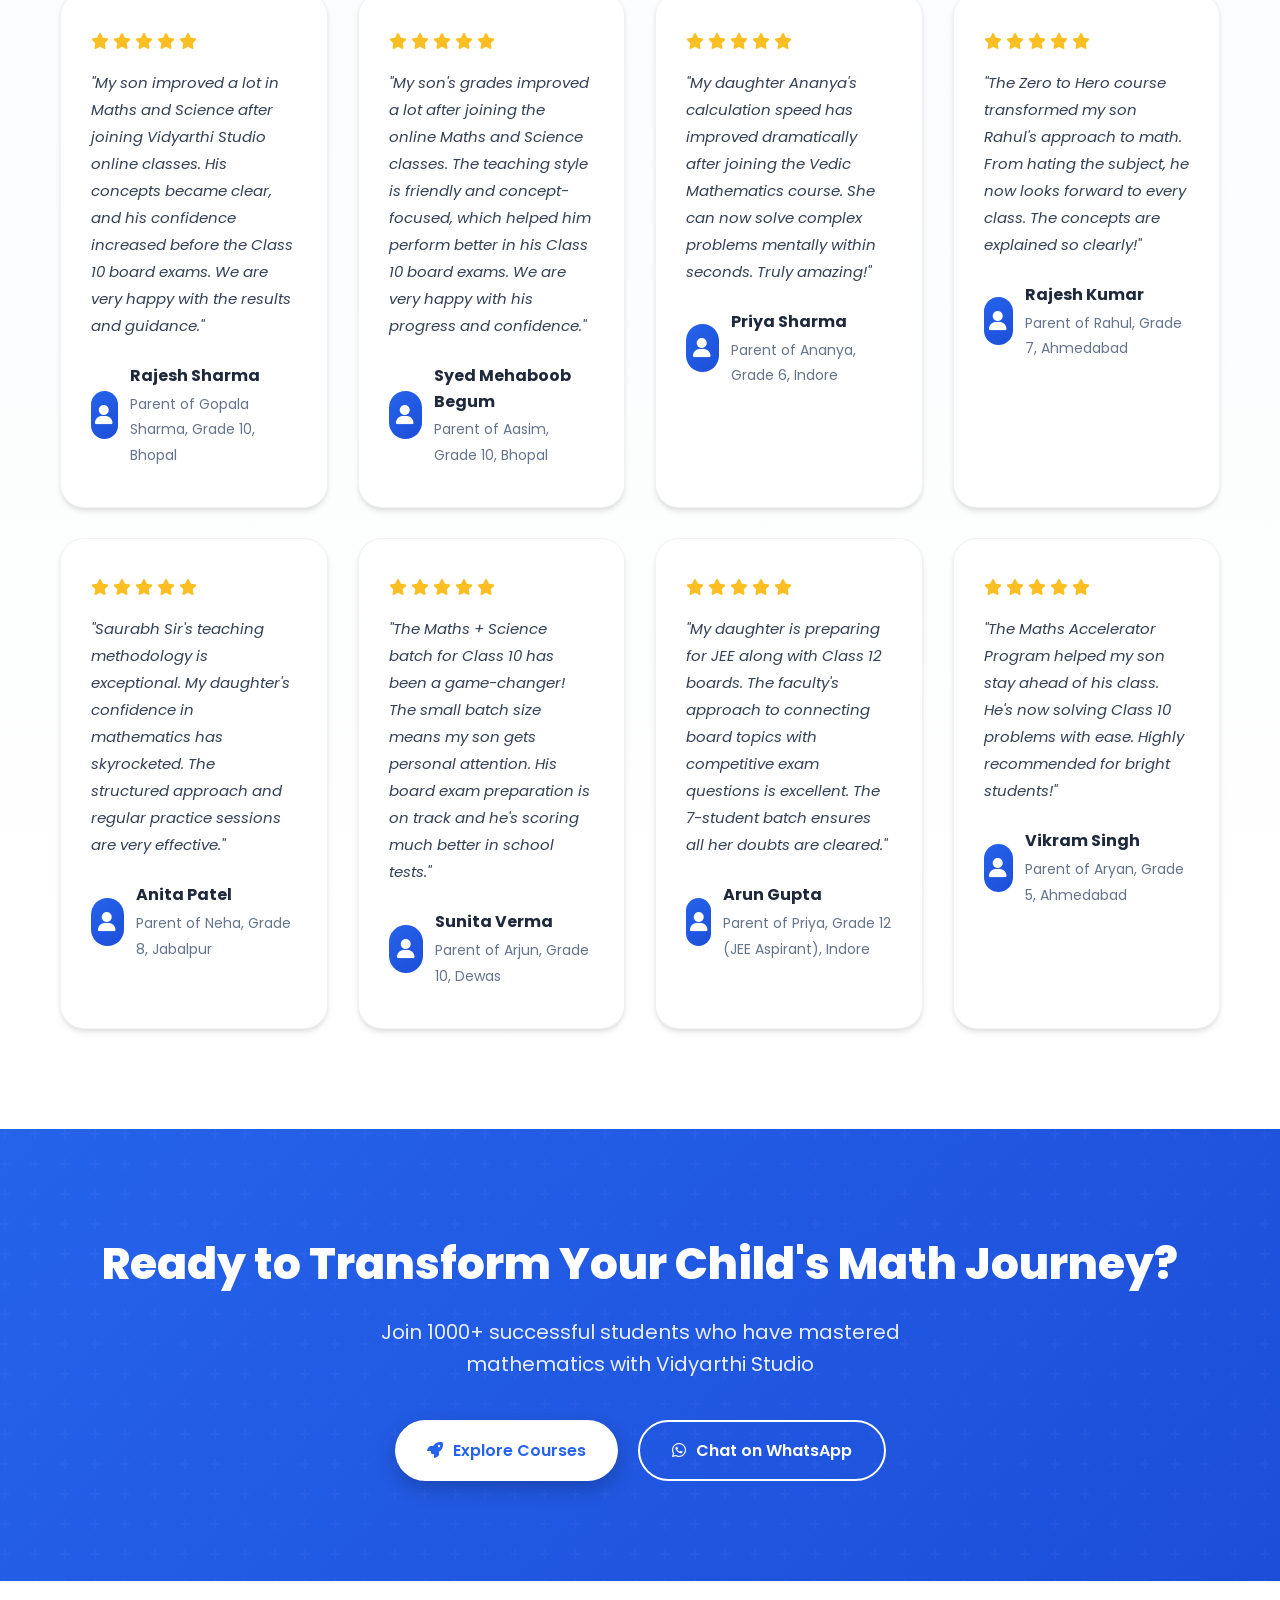
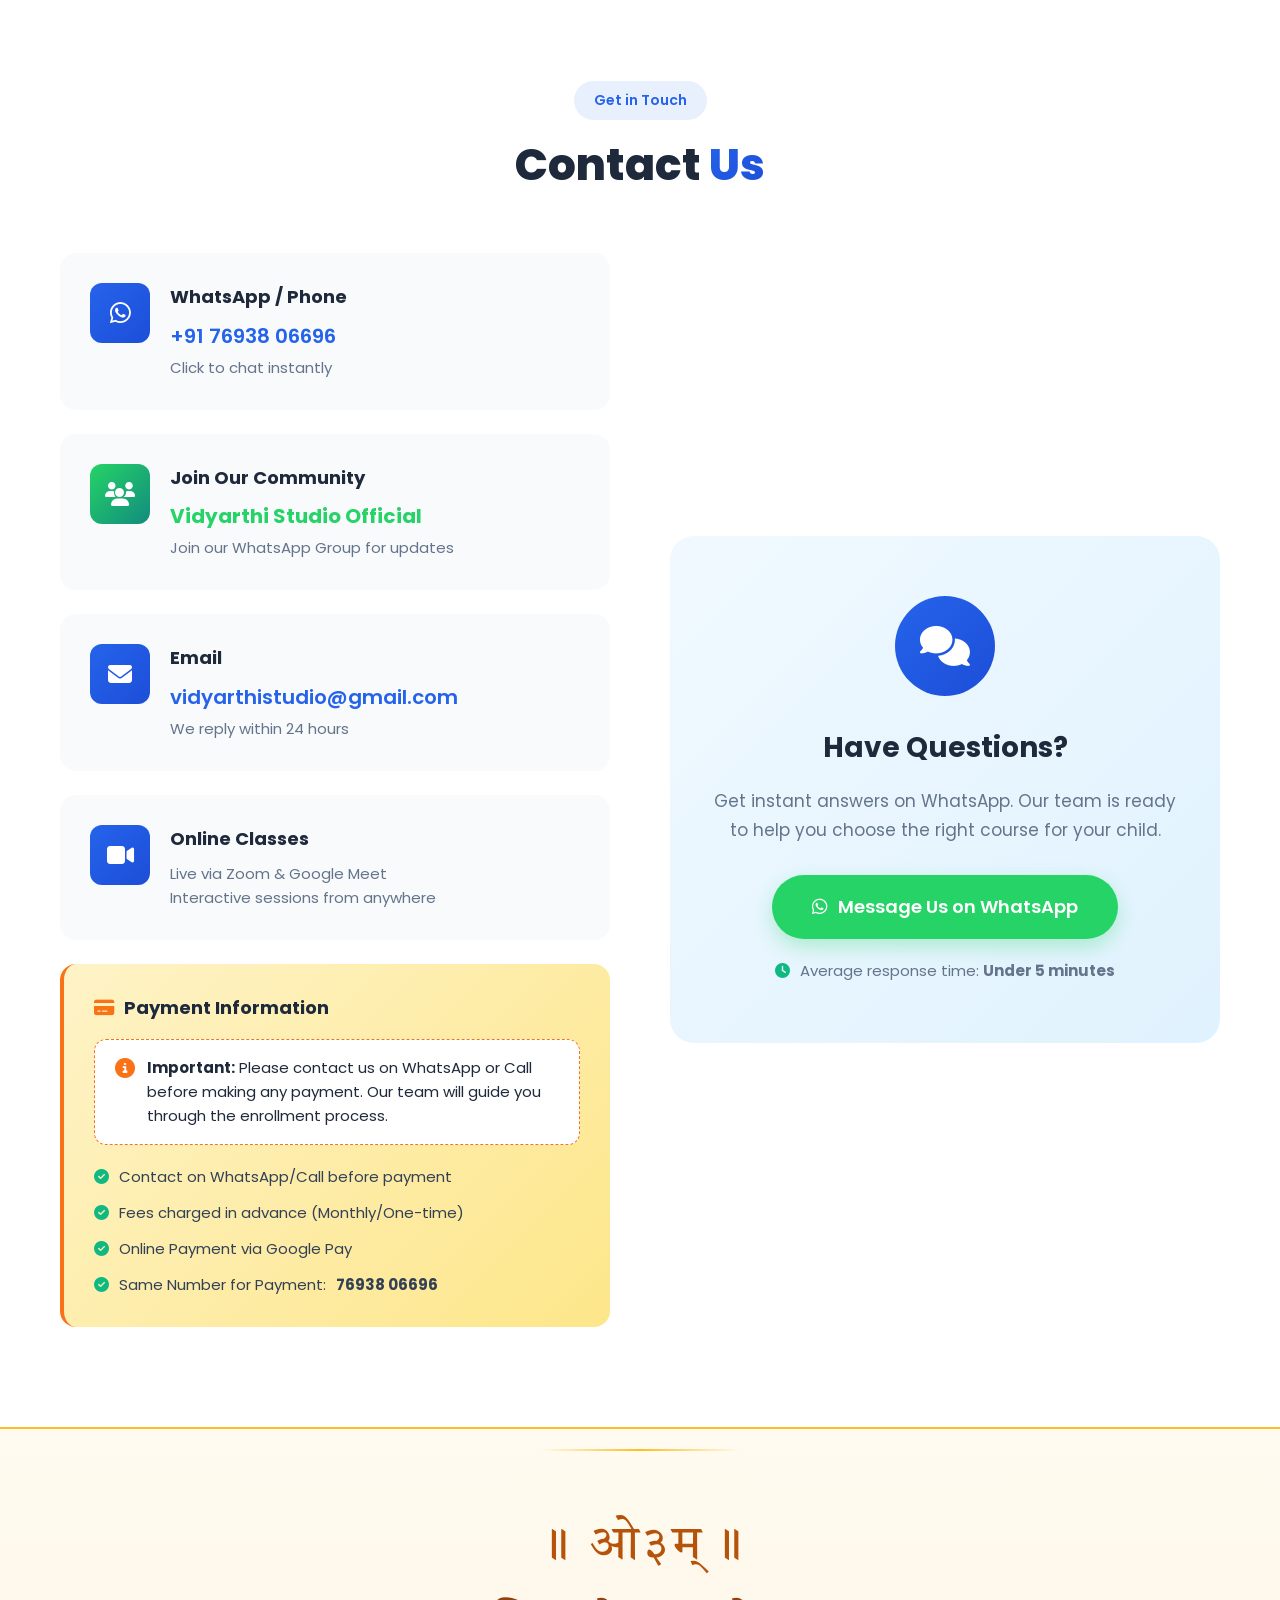
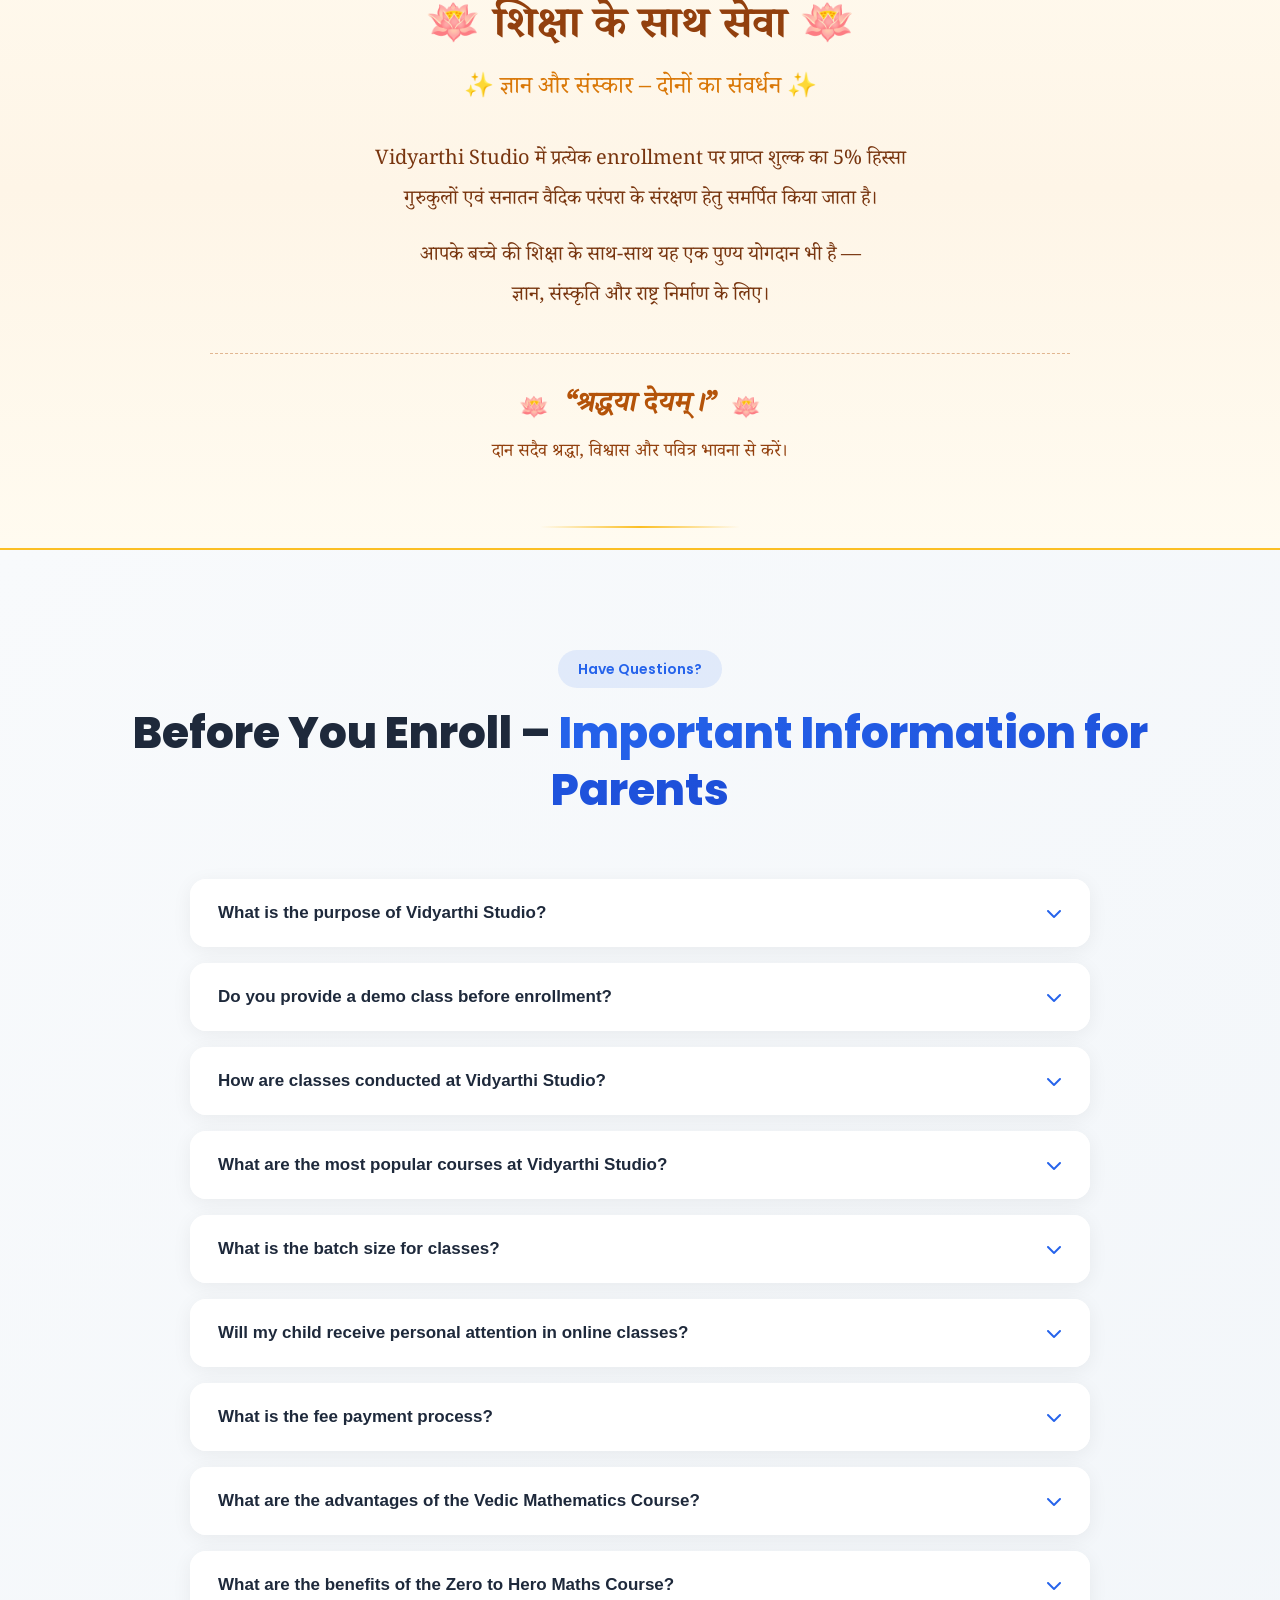
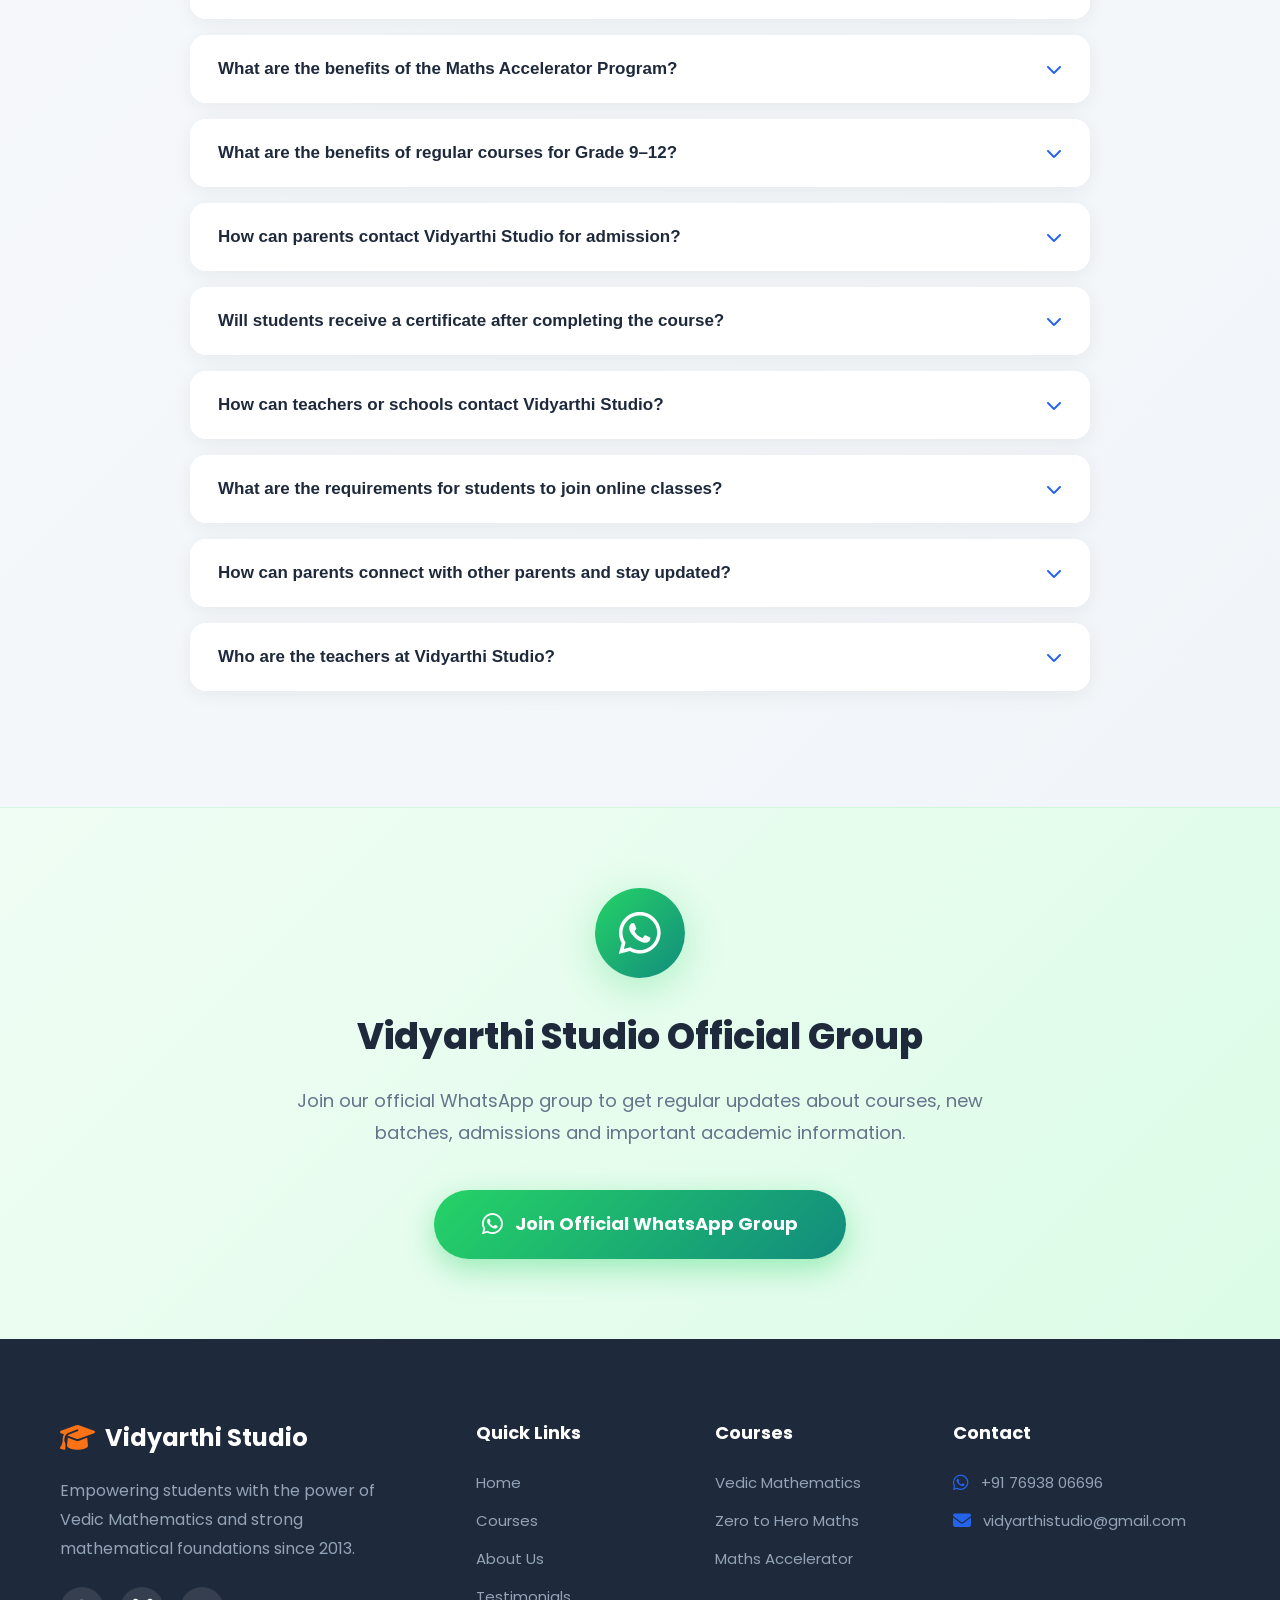
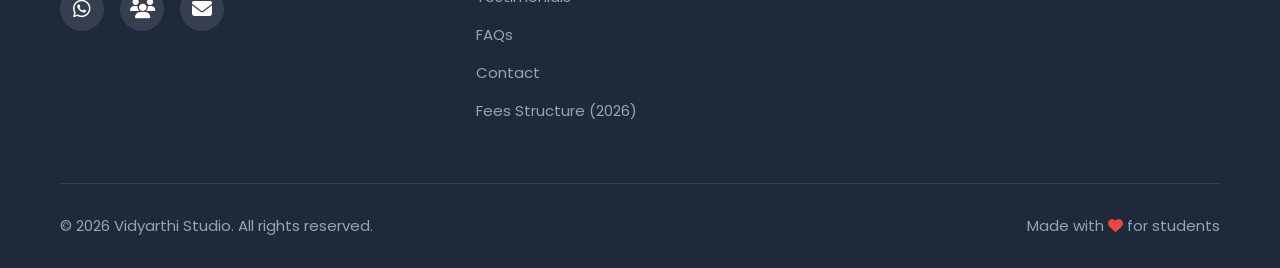
==== commit 6d6cce9c: "Add files via upload 25 March at 2pm" ====
--- a/index.html
+++ b/index.html
@@ -72,6 +72,35 @@
                     </p>
                 </div>
 
+                <!-- Concept Clarity Info Block -->
+                <div class="concept-clarity-block">
+                    <div class="ccb-top-row">
+                        <span class="ccb-label"><i class="fas fa-shield-alt"></i> Our Teaching Philosophy</span>
+                    </div>
+                    <h3 class="ccb-heading">One Subject.<br class="ccb-br"> One Expert. <span class="ccb-heading-accent">Always.</span></h3>
+                    <p class="ccb-body">
+                        At Vidyarthi Studio, every subject is handled by a <span class="ccb-highlight">dedicated expert faculty</span> — not one teacher for everything. This focused approach ensures <span class="ccb-highlight">deeper understanding</span> and real results for every student.
+                    </p>
+                    <ul class="ccb-list">
+                        <li>
+                            <span class="ccb-check-icon"><i class="fas fa-check"></i></span>
+                            <div><span class="ccb-li-title">Specialized Educators</span><br><span class="ccb-li-sub">Faculty from reputed institutes, expert in their subject</span></div>
+                        </li>
+                        <li>
+                            <span class="ccb-check-icon"><i class="fas fa-check"></i></span>
+                            <div><span class="ccb-li-title">Concept Clarity First</span><br><span class="ccb-li-sub">Strong focus on fundamentals and doubt solving</span></div>
+                        </li>
+                        <li>
+                            <span class="ccb-check-icon"><i class="fas fa-check"></i></span>
+                            <div><span class="ccb-li-title">Result-Oriented Approach</span><br><span class="ccb-li-sub">Teaching designed to reflect in exam performance</span></div>
+                        </li>
+                    </ul>
+                    <div class="ccb-tagline-box">
+                        <i class="fas fa-arrow-right ccb-arrow"></i>
+                        <span>Right teacher + right subject = <strong>strong concepts &amp; better results</strong></span>
+                    </div>
+                </div>
+
                 <h1 class="hero-title">
                     Master <span class="highlight">Mathematics</span><br>
                     with Confidence
--- a/style.css
+++ b/style.css
@@ -2856,4 +2856,197 @@
     opacity: 1;
     transform: translateY(0);
 }
- +
+/* ============================================
+   Concept Clarity Block
+   ============================================ */
+.concept-clarity-block {
+    background: linear-gradient(135deg, #0f172a 0%, #1e1b4b 50%, #312e81 100%);
+    border: 1px solid rgba(255, 255, 255, 0.07);
+    backdrop-filter: blur(8px);
+    -webkit-backdrop-filter: blur(8px);
+    box-shadow: 0 10px 30px rgba(99, 102, 241, 0.2);
+    border-radius: 16px;
+    padding: 36px 44px;
+    margin: 28px 0;
+    text-align: left;
+    position: relative;
+    overflow: hidden;
+}
+
+.concept-clarity-block::before {
+    content: '';
+    position: absolute;
+    top: -40px;
+    right: -40px;
+    width: 160px;
+    height: 160px;
+    background: radial-gradient(circle, rgba(165, 180, 252, 0.08) 0%, transparent 70%);
+    pointer-events: none;
+}
+
+/* Label / Tag */
+.ccb-top-row {
+    margin-bottom: 14px;
+}
+
+.ccb-label {
+    display: inline-flex;
+    align-items: center;
+    gap: 7px;
+    font-size: 0.75rem;
+    font-weight: 600;
+    color: #a5b4fc;
+    background: rgba(165, 180, 252, 0.1);
+    border: 1px solid rgba(165, 180, 252, 0.2);
+    border-radius: 999px;
+    padding: 5px 14px;
+    letter-spacing: 0.04em;
+    text-transform: uppercase;
+}
+
+.ccb-label i {
+    font-size: 0.72rem;
+}
+
+/* Heading */
+.ccb-heading {
+    font-size: 1.65rem;
+    font-weight: 800;
+    color: #ffffff;
+    margin-bottom: 16px;
+    letter-spacing: -0.02em;
+    line-height: 1.25;
+}
+
+.ccb-heading-accent {
+    color: #a5b4fc;
+}
+
+.ccb-br {
+    display: none;
+}
+
+/* Body */
+.ccb-body {
+    font-size: 0.96rem;
+    color: #cbd5f5;
+    line-height: 1.8;
+    margin-bottom: 22px;
+}
+
+.ccb-highlight {
+    color: #a5b4fc;
+    font-weight: 600;
+}
+
+/* List */
+.ccb-list {
+    list-style: none;
+    padding: 0;
+    margin: 0 0 22px 0;
+    display: flex;
+    flex-direction: column;
+    gap: 14px;
+}
+
+.ccb-list li {
+    display: flex;
+    align-items: flex-start;
+    gap: 13px;
+}
+
+.ccb-check-icon {
+    width: 26px;
+    height: 26px;
+    min-width: 26px;
+    background: rgba(165, 180, 252, 0.15);
+    border: 1px solid rgba(165, 180, 252, 0.25);
+    border-radius: 50%;
+    display: flex;
+    align-items: center;
+    justify-content: center;
+    margin-top: 1px;
+}
+
+.ccb-check-icon i {
+    color: #a5b4fc;
+    font-size: 0.7rem;
+}
+
+.ccb-li-title {
+    font-size: 0.94rem;
+    font-weight: 700;
+    color: #e2e8f0;
+    line-height: 1.4;
+}
+
+.ccb-li-sub {
+    font-size: 0.84rem;
+    color: #94a3b8;
+    line-height: 1.5;
+    display: block;
+    margin-top: 2px;
+}
+
+/* Tagline Box */
+.ccb-tagline-box {
+    display: flex;
+    align-items: center;
+    gap: 12px;
+    background: rgba(165, 180, 252, 0.07);
+    border: 1px solid rgba(165, 180, 252, 0.15);
+    border-radius: 10px;
+    padding: 14px 18px;
+    font-size: 0.92rem;
+    color: #cbd5f5;
+    line-height: 1.55;
+}
+
+.ccb-tagline-box strong {
+    color: #a5b4fc;
+    font-weight: 700;
+}
+
+.ccb-arrow {
+    color: #a5b4fc;
+    font-size: 0.85rem;
+    flex-shrink: 0;
+}
+
+@media (max-width: 768px) {
+    .concept-clarity-block {
+        padding: 24px 20px;
+        margin: 20px 0;
+        border-radius: 12px;
+    }
+
+    .ccb-br {
+        display: block;
+    }
+
+    .ccb-heading {
+        font-size: 1.3rem;
+        margin-bottom: 12px;
+    }
+
+    .ccb-body {
+        font-size: 0.91rem;
+    }
+
+    .ccb-li-title {
+        font-size: 0.9rem;
+    }
+
+    .ccb-li-sub {
+        font-size: 0.81rem;
+    }
+
+    .ccb-tagline-box {
+        font-size: 0.87rem;
+        padding: 12px 14px;
+        flex-direction: column;
+        align-items: flex-start;
+        gap: 8px;
+    }
+}
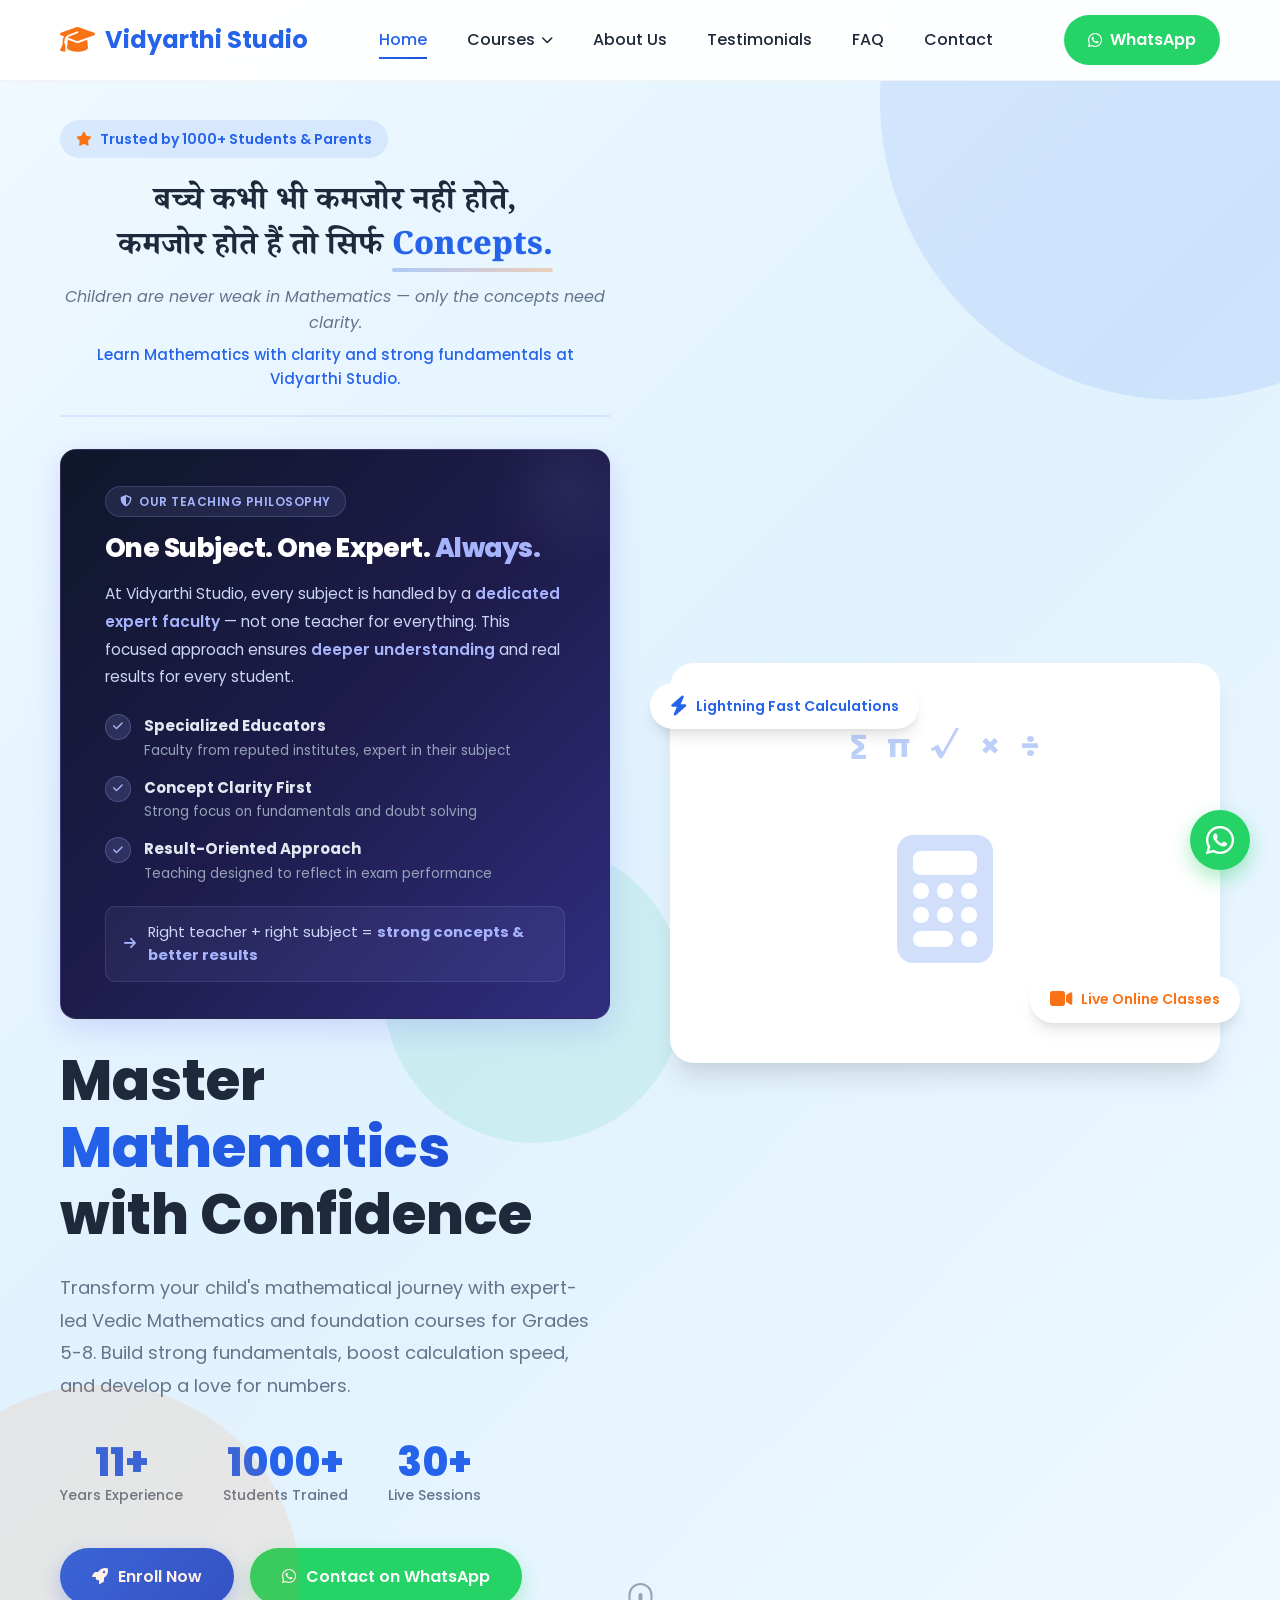
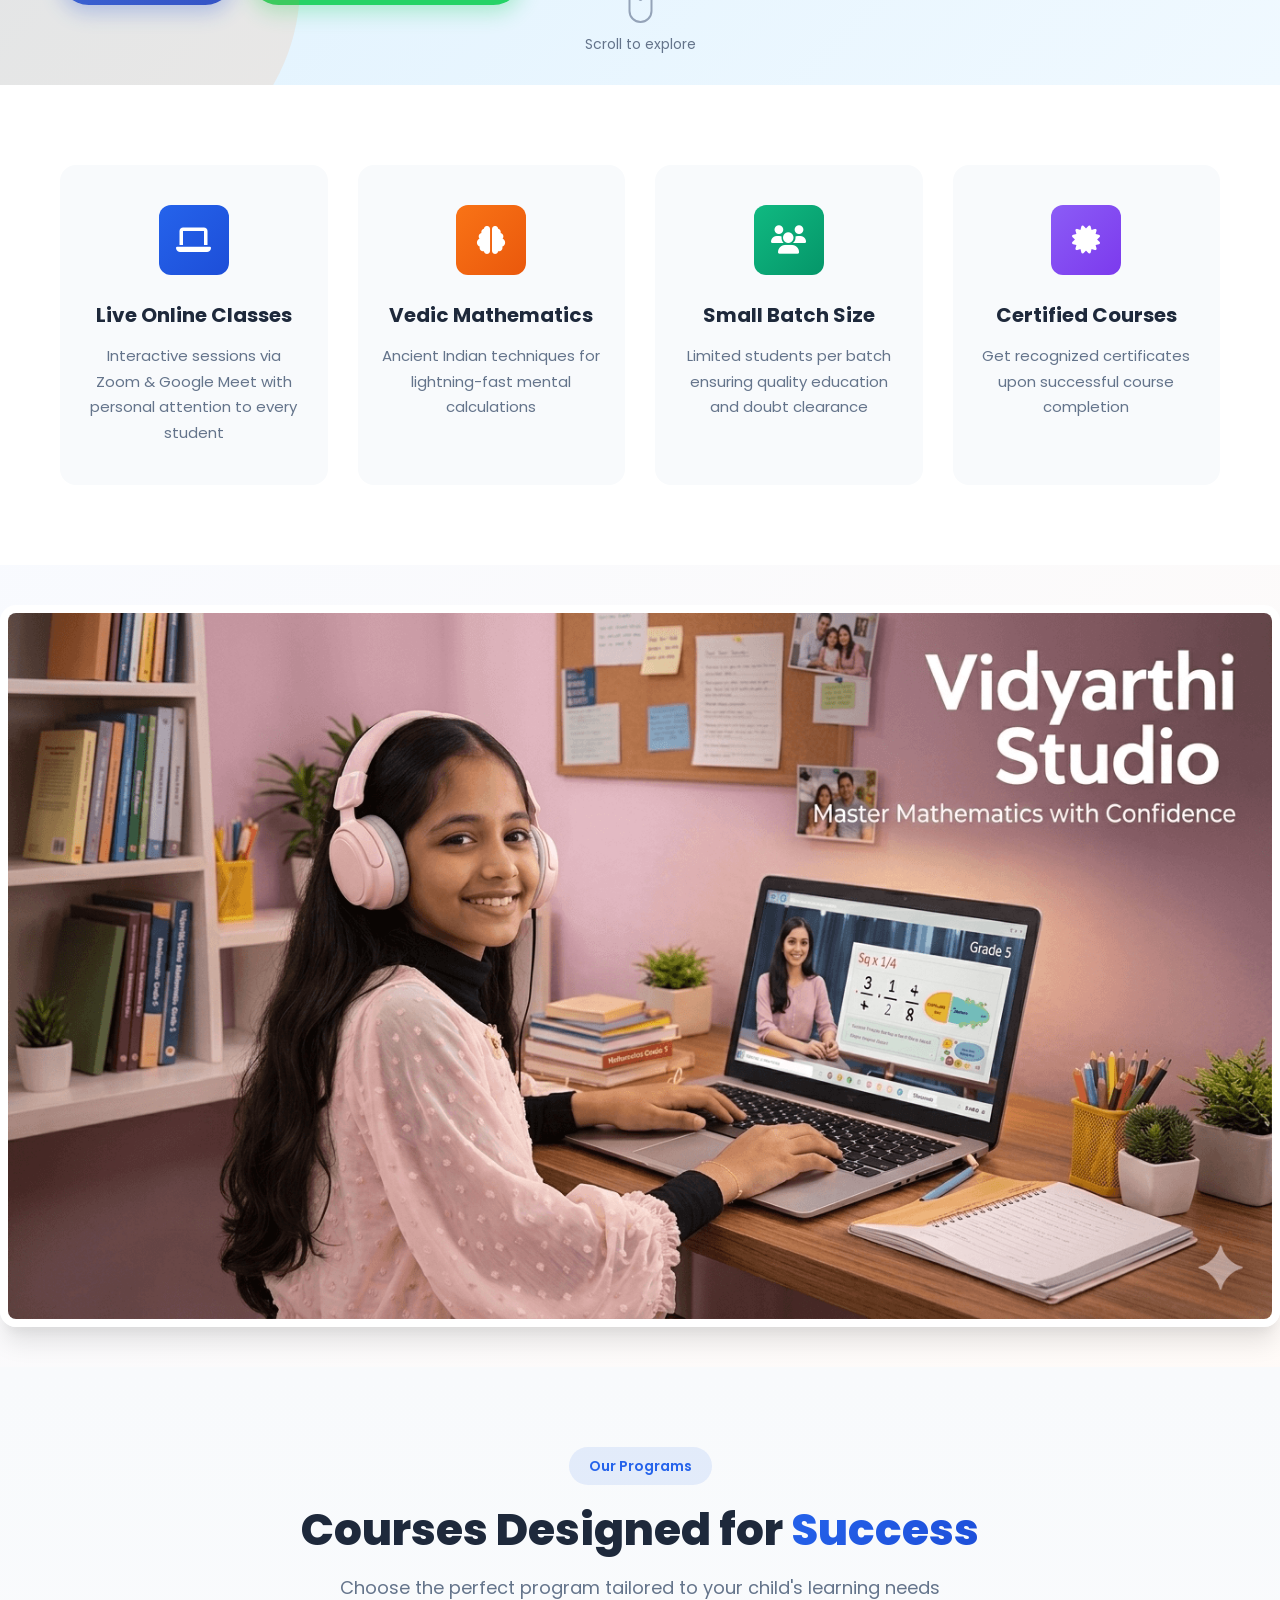
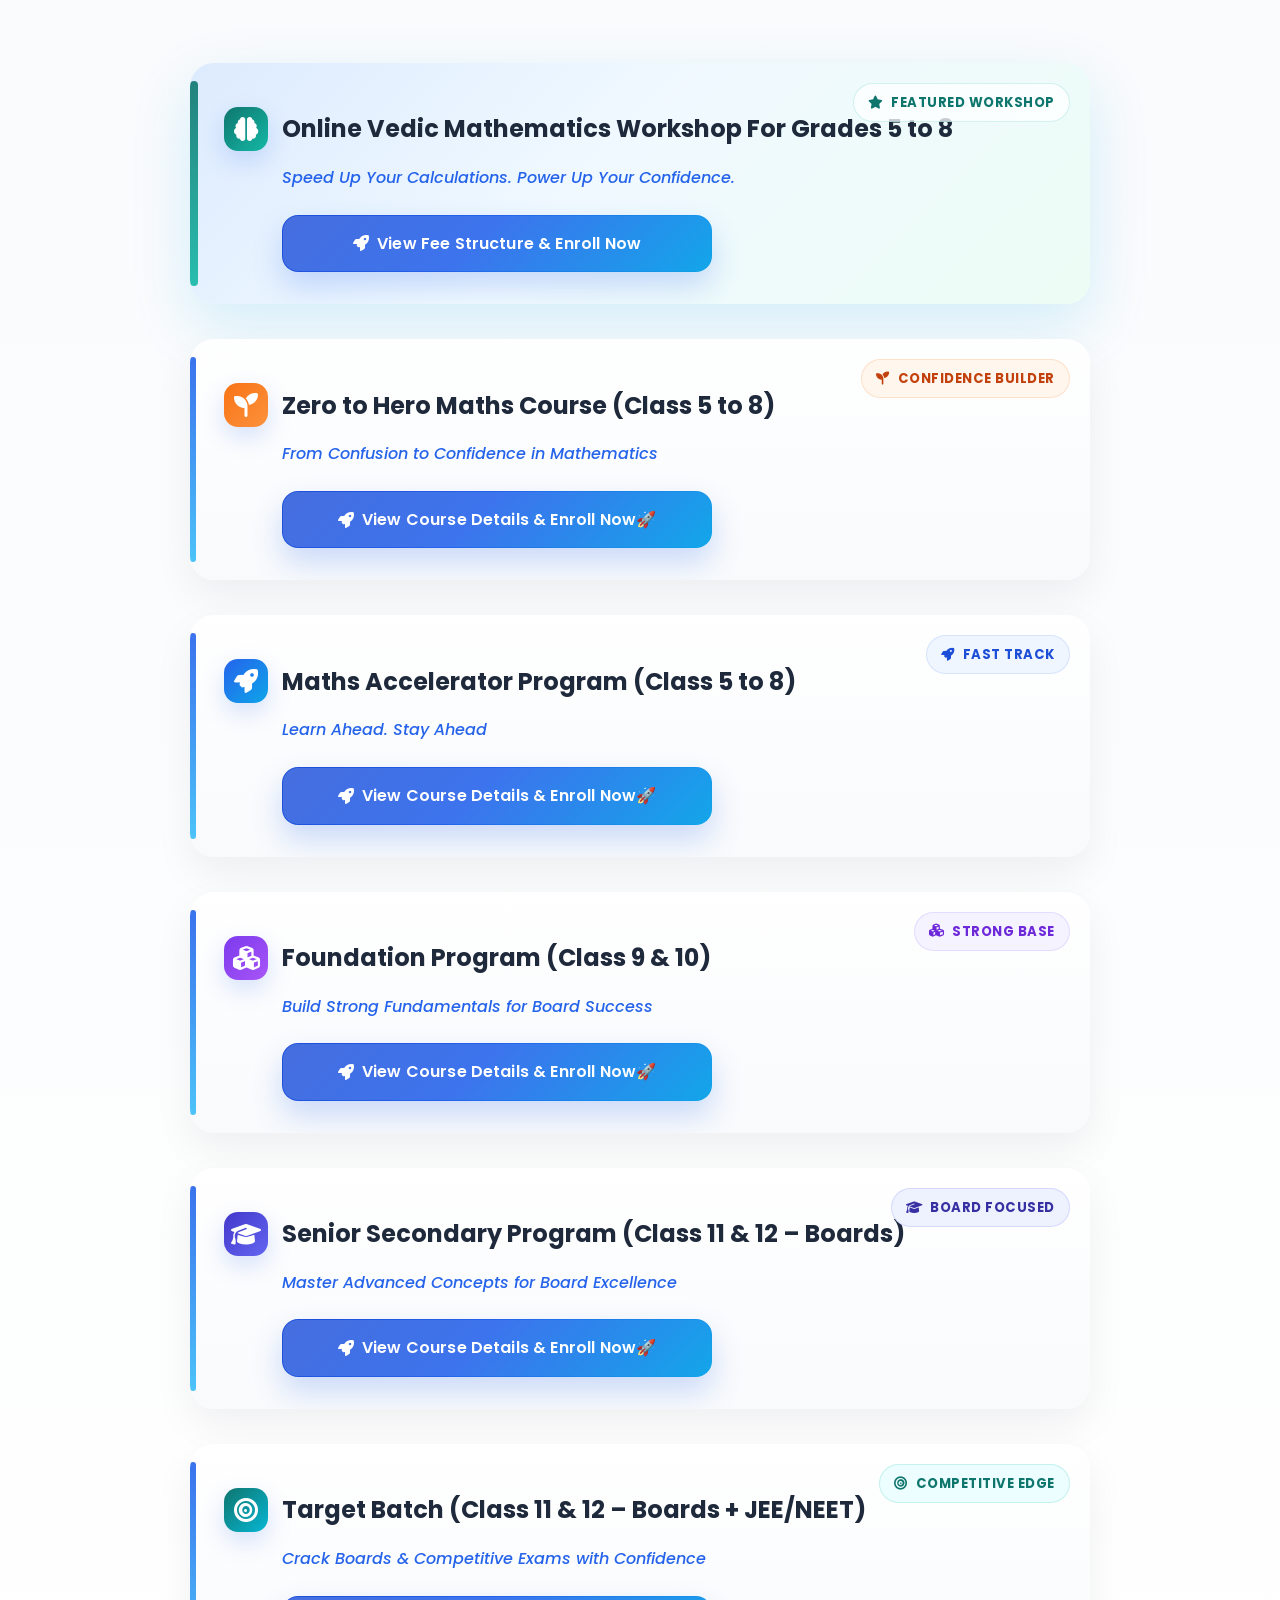
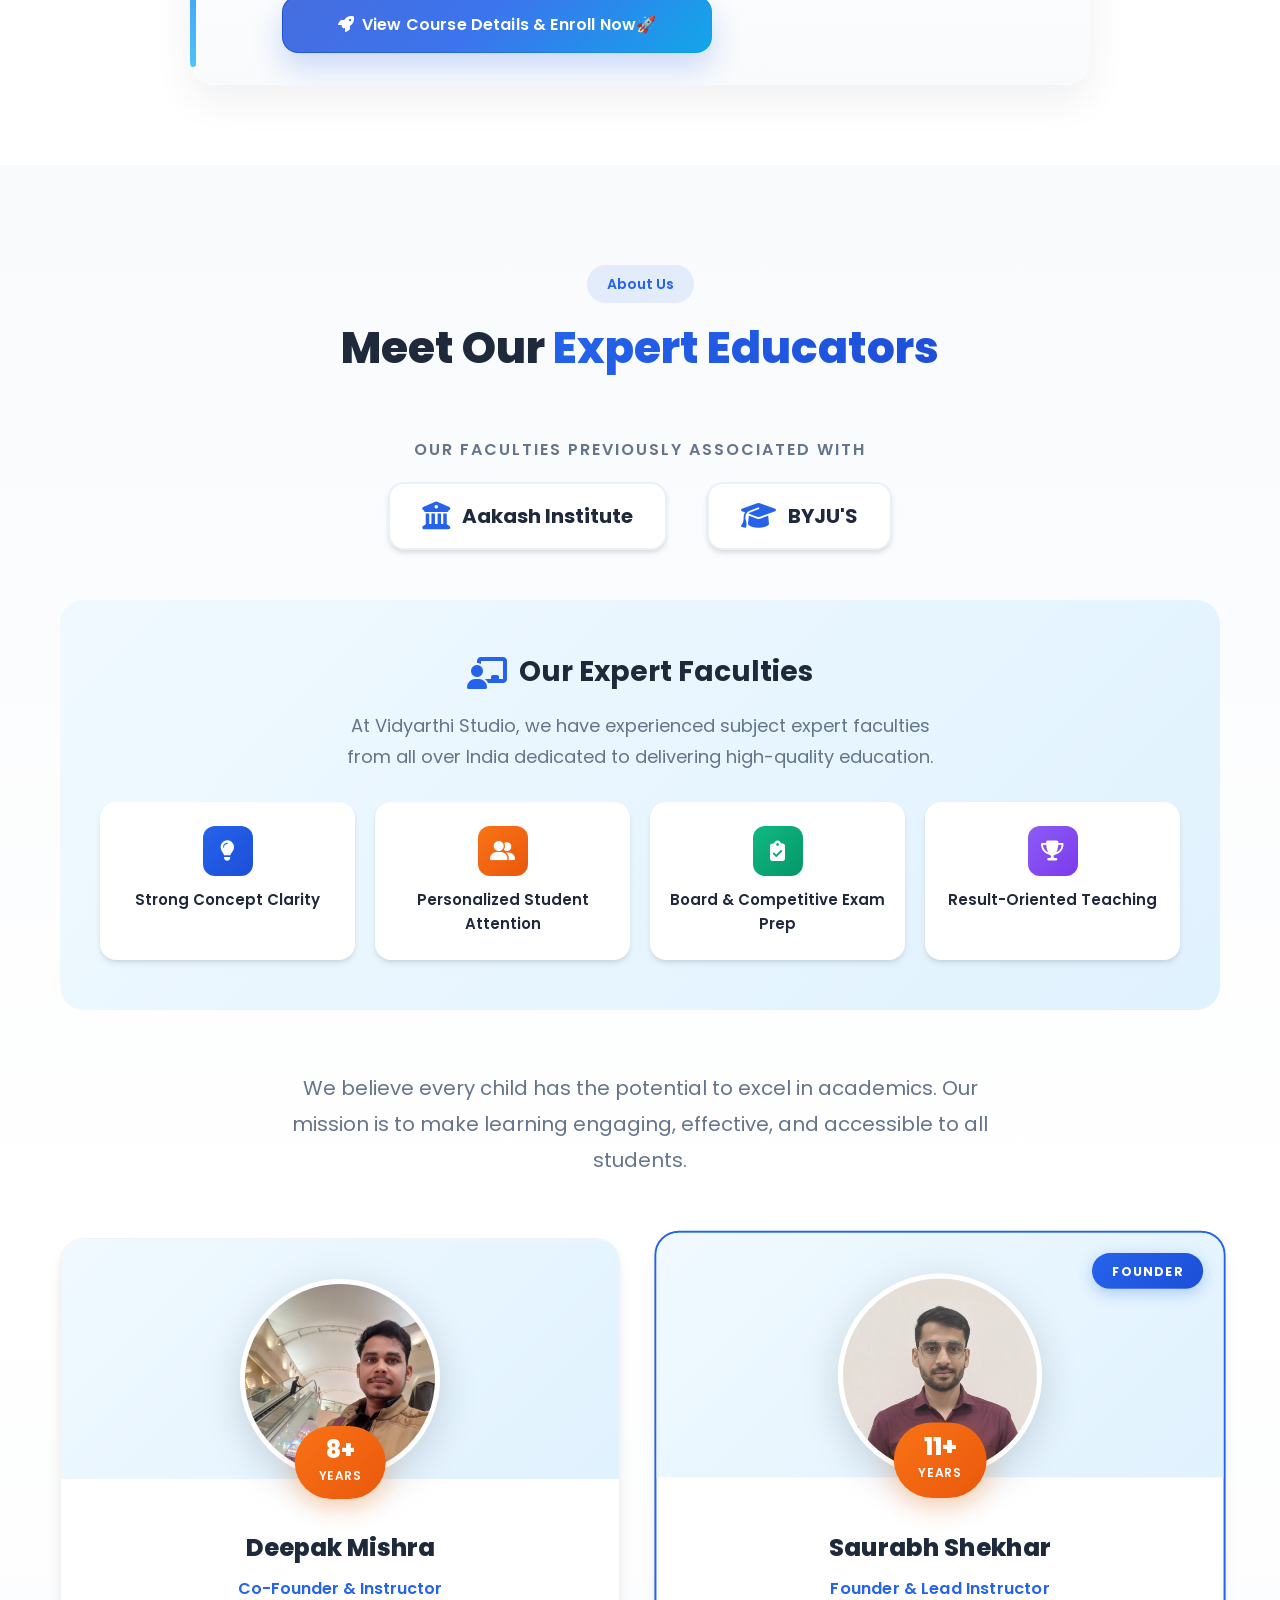
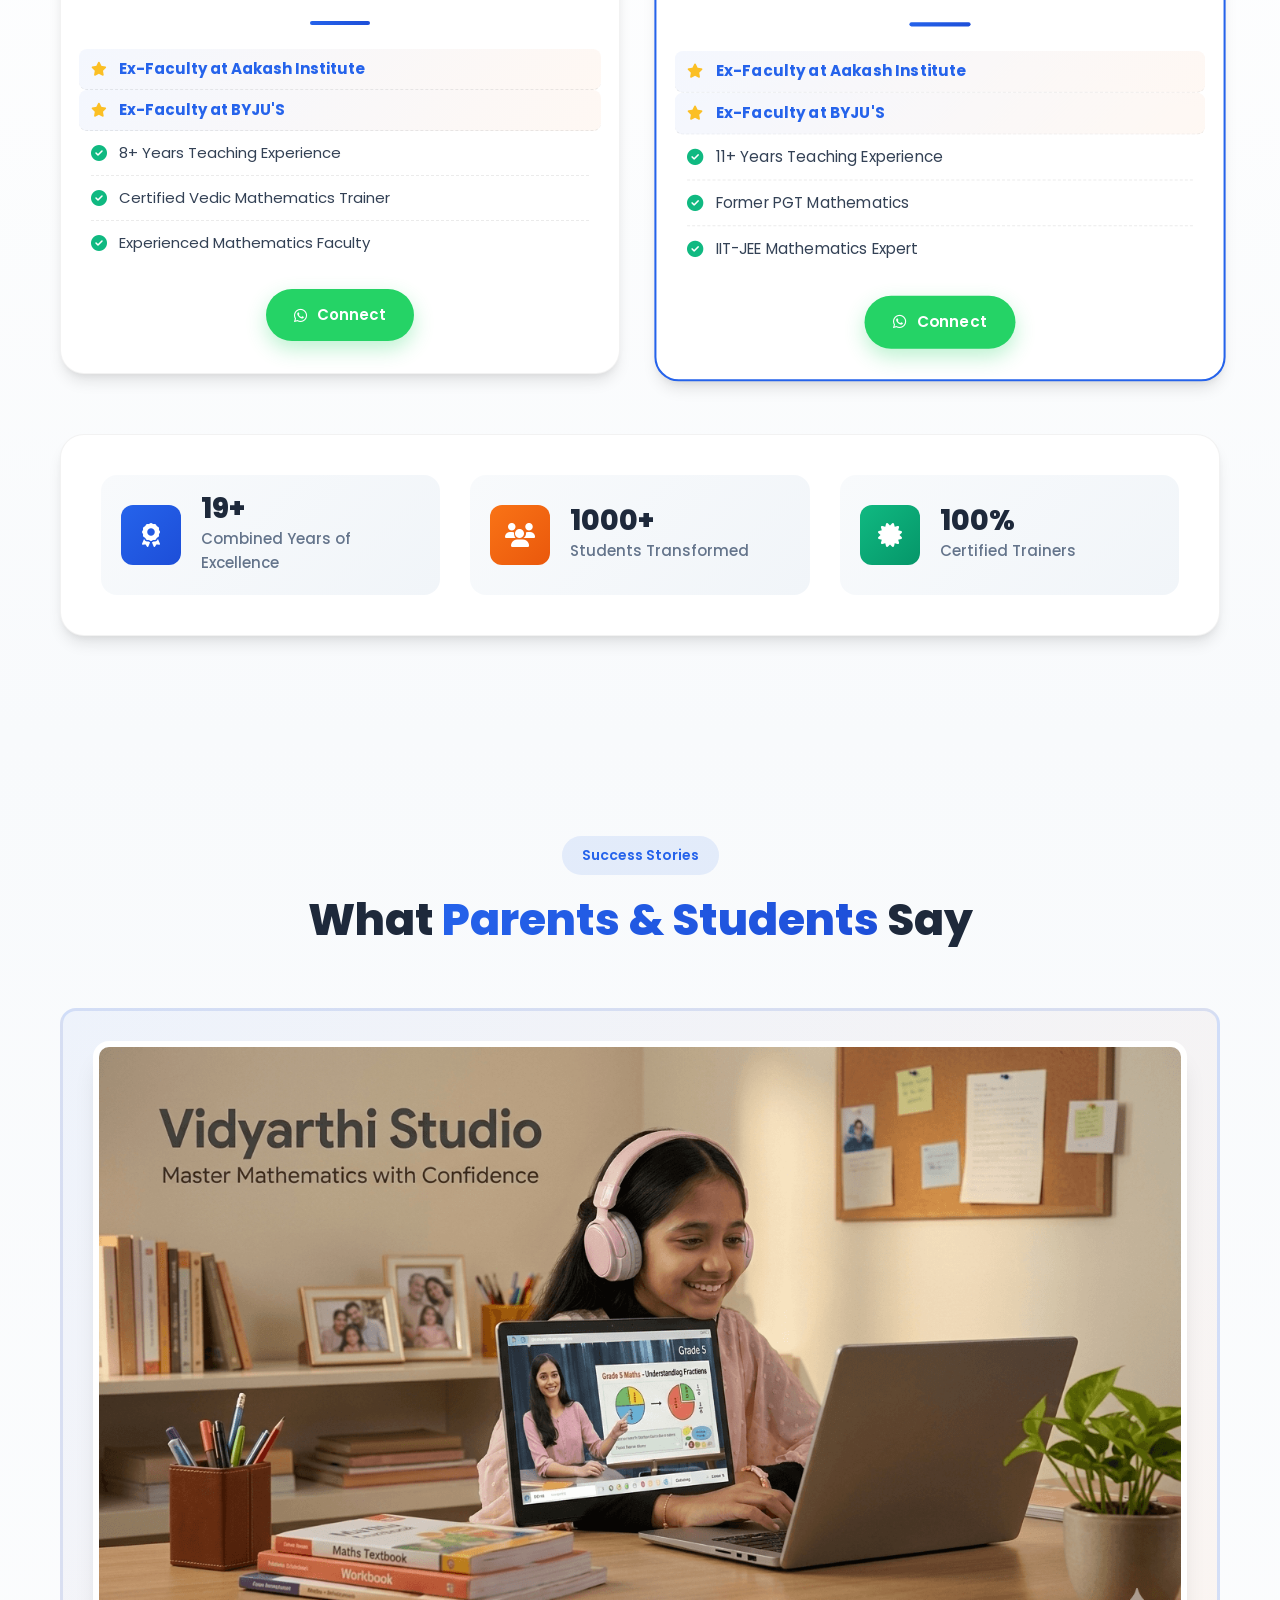
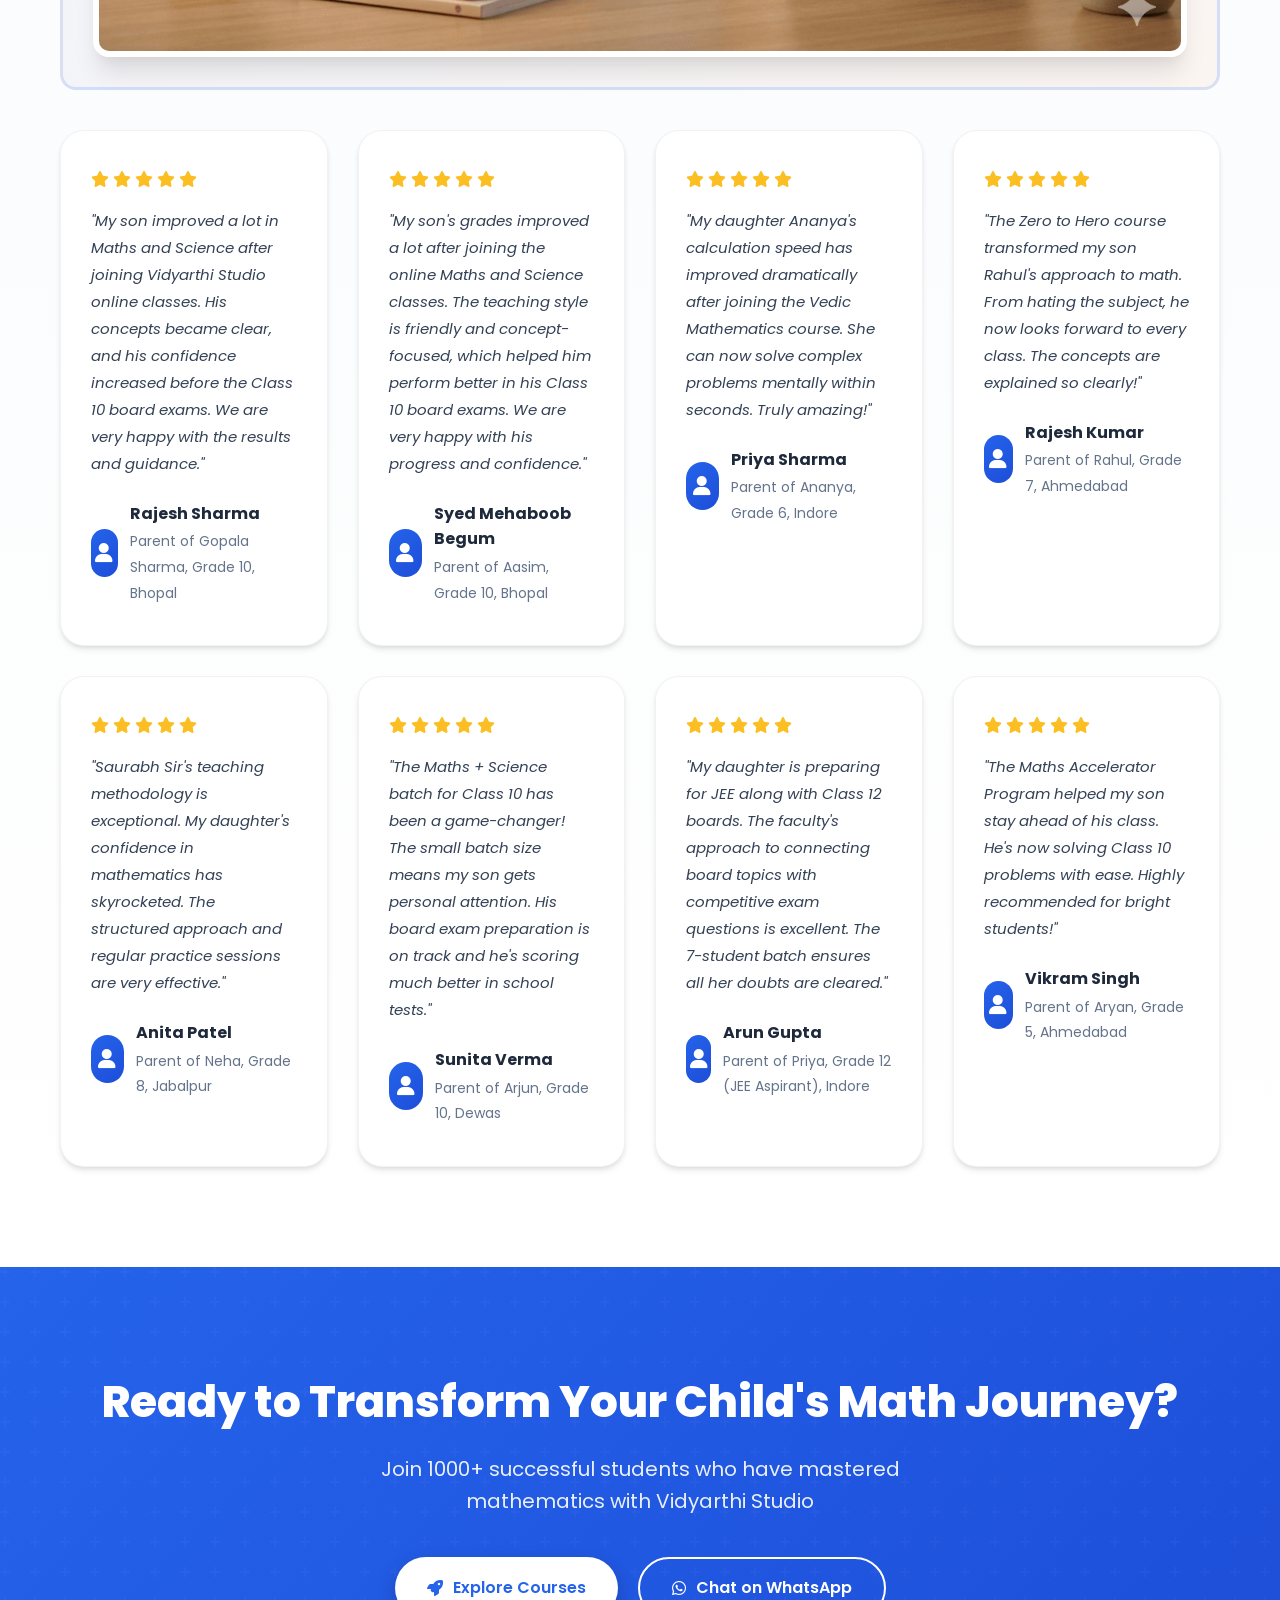
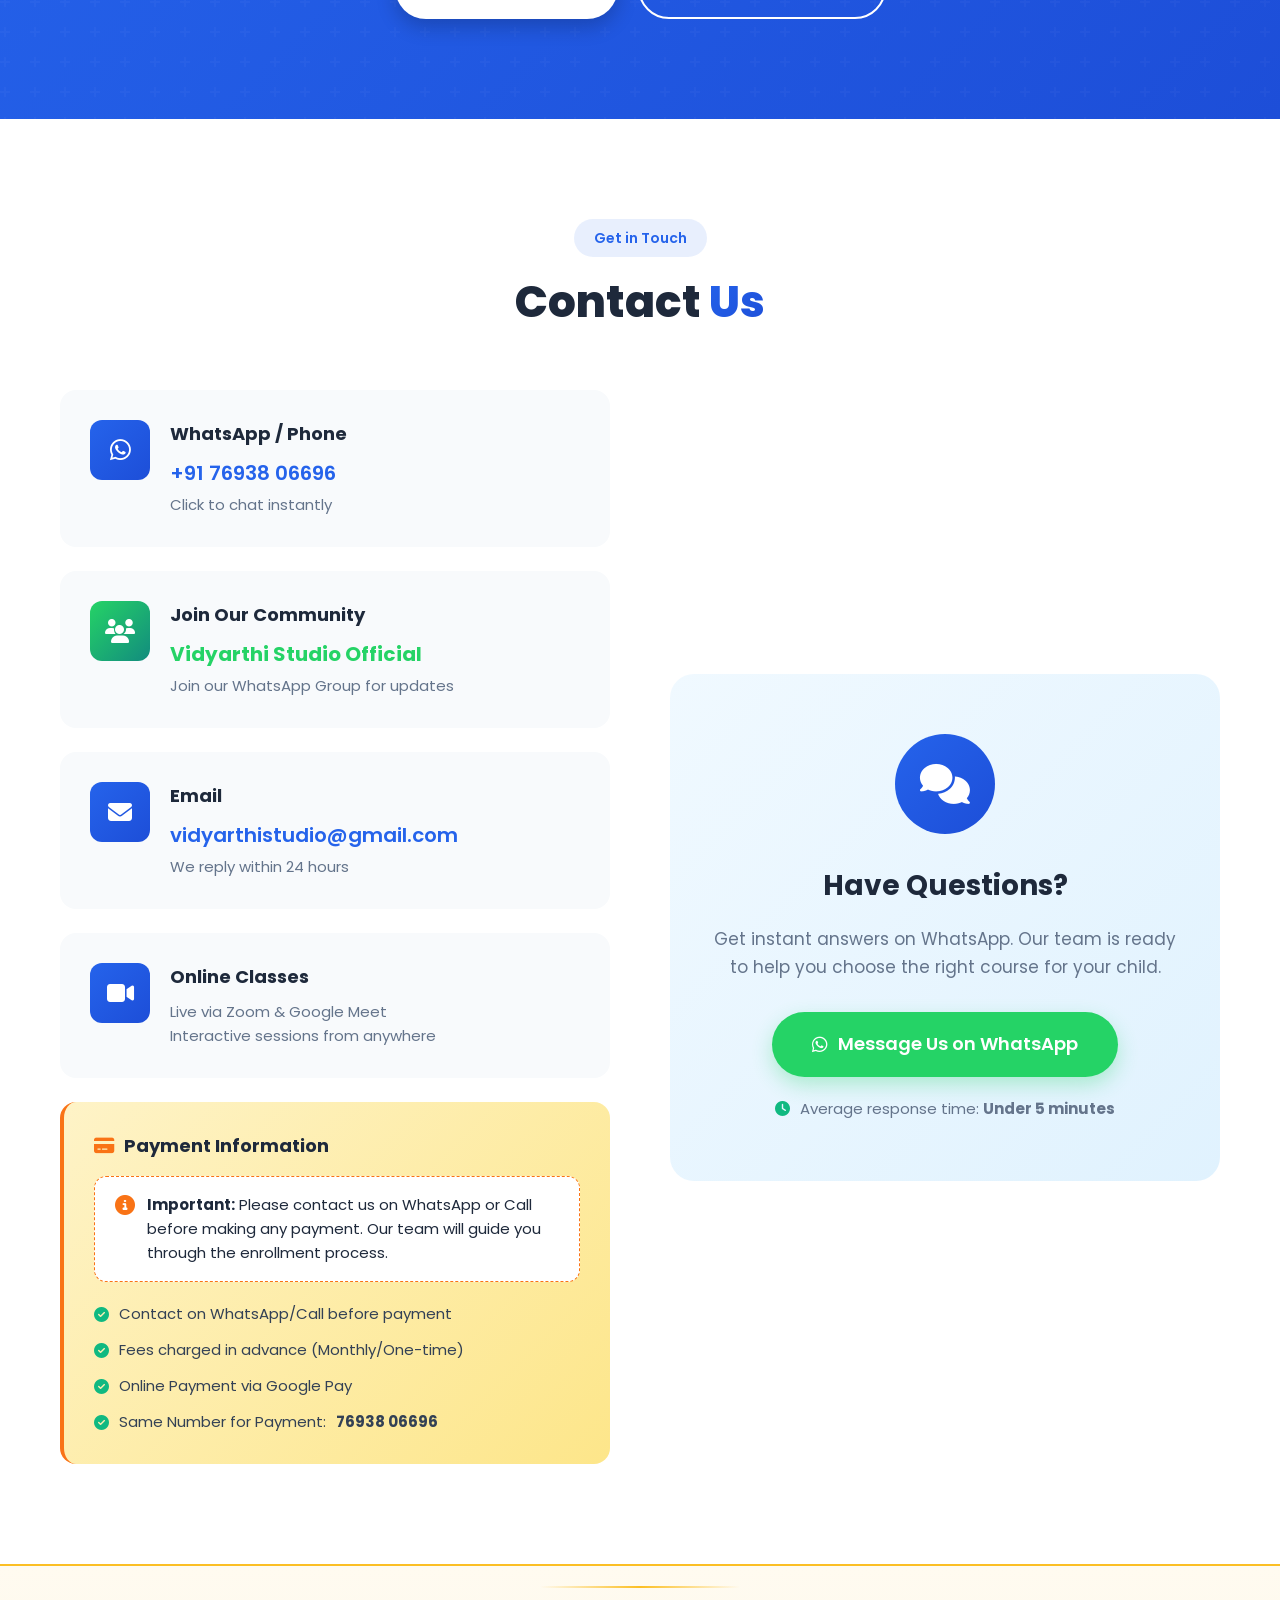
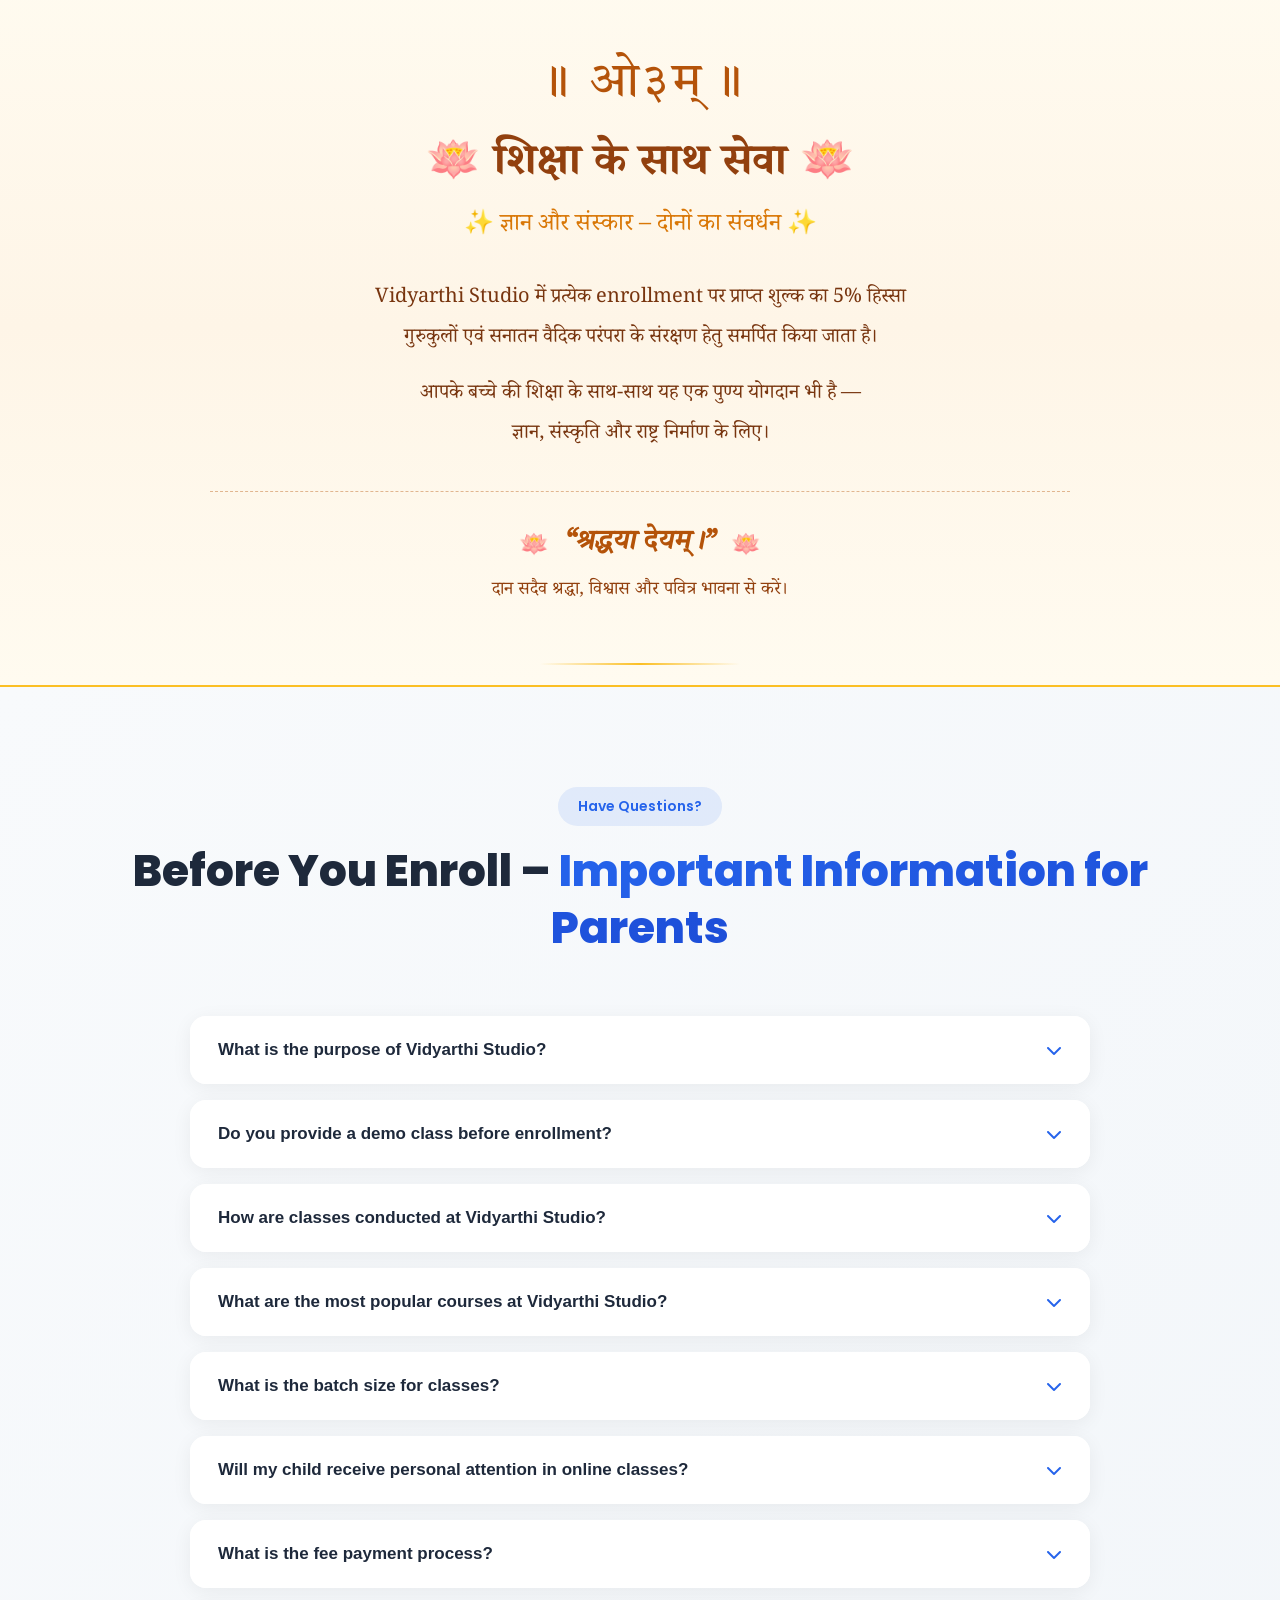
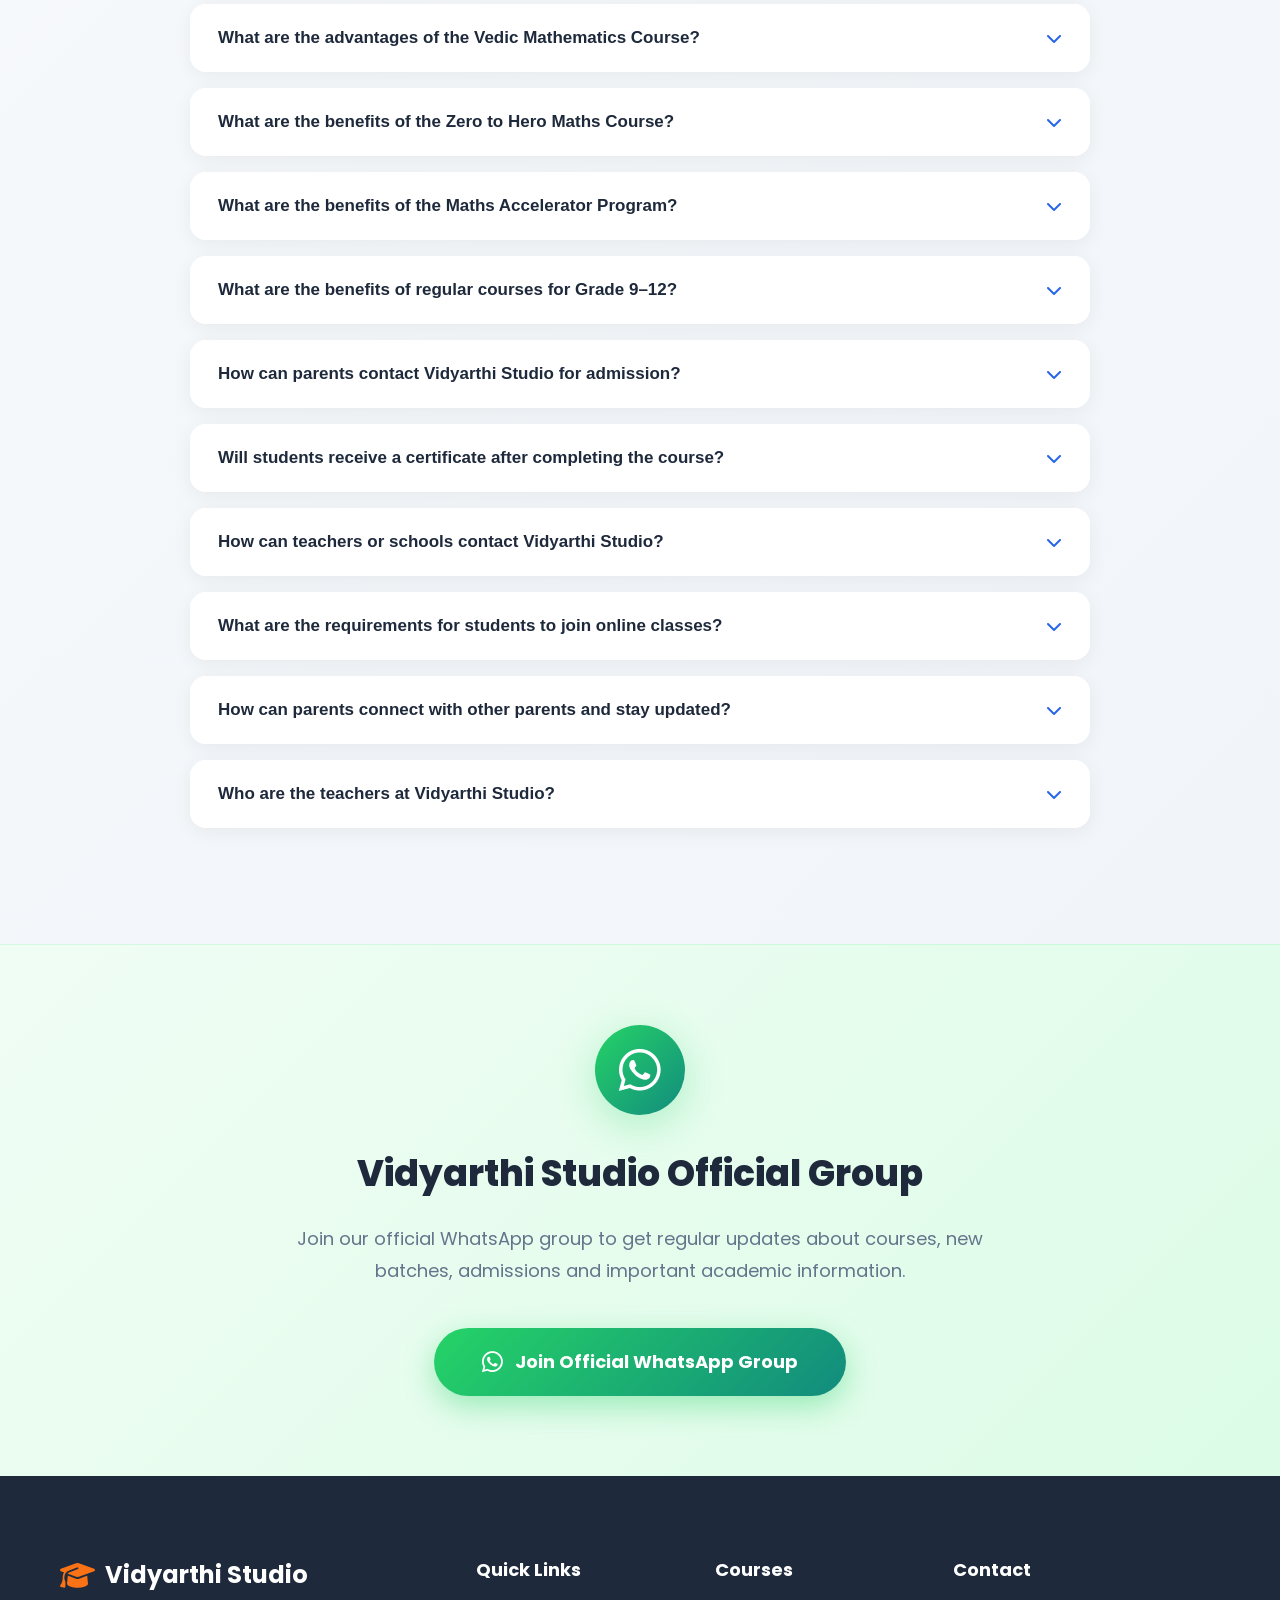
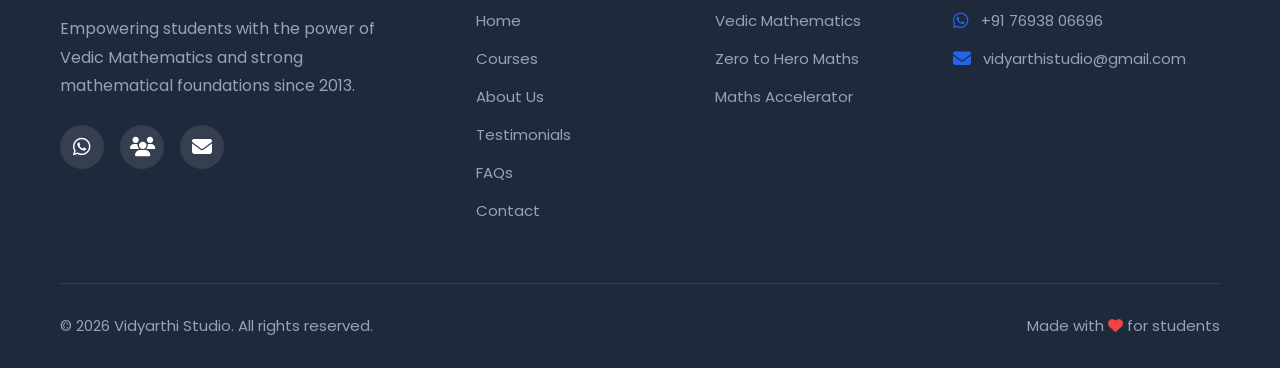
==== commit 23ce29de: "19 May 2026 Update with Drive folder 19 May 2026 Update with Drive folder" ====
--- a/index.html
+++ b/index.html
@@ -1,11 +1,13 @@
-<!DOCTYPE html>
+﻿<!DOCTYPE html>
 <html lang="en">
 <head>
-    <meta charset="UTF-8">
-    <meta name="viewport" content="width=device-width, initial-scale=1.0">
-    <title>Vidyarthi Studio - Master Mathematics with Confidence</title>
-    <link rel="stylesheet" href="style.css"> 
-    <link rel="stylesheet" href="courses-simple.css">
+    <meta charset="UTF-8">
+    <meta name="viewport" content="width=device-width, initial-scale=1.0">
+    <title>Vidyarthi Studio - Master Mathematics with Confidence</title>
+    <link rel="icon" type="image/png" href="images/favicon.png">
+    <link rel="apple-touch-icon" href="images/favicon.png">
+    <link rel="stylesheet" href="style.css"> 
+    <link rel="stylesheet" href="courses-simple.css">
     <link href="https://fonts.googleapis.com/css2?family=Poppins:wght@300;400;500;600;700;800&display=swap" rel="stylesheet">
     <link href="https://fonts.googleapis.com/css2?family=Noto+Serif+Devanagari:wght@400;700&family=Tiro+Devanagari+Sanskrit&display=swap" rel="stylesheet">
     <link rel="stylesheet" href="https://cdnjs.cloudflare.com/ajax/libs/font-awesome/6.4.0/css/all.min.css">
@@ -219,87 +221,74 @@
             </div>
 
             <div class="course-list-vertical">
-                <!-- Course 1: Vedic Mathematics -->
-                <div class="course-item">
-                    <h3 class="course-name">Vedic Mathematics Course (Class 5 to 8)</h3>
-                    <p class="course-tagline-simple">Speed Up Your Calculations. Power Up Your Confidence.</p>
-                    <div class="course-buttons">
-                        <a href="https://docs.google.com/spreadsheets/d/13_e_PdBuYQUFQnJw8SBIv-_KPHf-Mj5Z/edit?usp=sharing&ouid=116970819858238229940&rtpof=true&sd=true" target="_blank" class="btn btn-outline-primary">
-                            <i class="fas fa-file-excel"></i> View Fee Structure
-                        </a>
-                        <a href="https://forms.gle/SkVvPGLe7BfcYUeUA" target="_blank" class="btn btn-primary-fill">
-                            <i class="fas fa-rocket"></i> Enroll Now – Limited Seats 🚀
-                        </a>
-                    </div>
-                </div>
-
+                <div class="course-item course-item-featured">
+                    <div class="course-meta"><span class="course-badge workshop-badge"><i class="fas fa-star"></i> Featured Workshop</span></div>
+                    <h3 class="course-name"><span class="course-icon-chip workshop-chip"><i class="fas fa-brain"></i></span> Online Vedic Mathematics Workshop For Grades 5 to 8</h3>
+                    <p class="course-tagline-simple">Speed Up Your Calculations. Power Up Your Confidence.</p>
+                    <div class="course-buttons">
+                        <a href="https://drive.google.com/drive/folders/1dMUBvmQZJIOp1xfYHSDqmE0pNNBOzRcI?usp=sharing" target="_blank" class="btn btn-primary-fill course-cta-button">
+                            <i class="fas fa-rocket"></i> View Fee Structure & Enroll Now
+                        </a>
+                    </div>
+                </div>
+
                 <!-- Course 2: Zero to Hero -->
                 <div class="course-item">
-                    <h3 class="course-name">Zero to Hero Maths Course (Class 5 to 8)</h3>
+                    <div class="course-meta"><span class="course-badge zero-badge"><i class="fas fa-seedling"></i> Confidence Builder</span></div>
+                    <h3 class="course-name"><span class="course-icon-chip zero-chip"><i class="fas fa-seedling"></i></span> Zero to Hero Maths Course (Class 5 to 8)</h3>
                     <p class="course-tagline-simple">From Confusion to Confidence in Mathematics</p>
-                    <div class="course-buttons">
-                        <a href="https://docs.google.com/spreadsheets/d/13_e_PdBuYQUFQnJw8SBIv-_KPHf-Mj5Z/edit?usp=sharing&ouid=116970819858238229940&rtpof=true&sd=true" target="_blank" class="btn btn-outline-primary">
-                            <i class="fas fa-file-excel"></i> View Fee Structure
-                        </a>
-                        <a href="https://forms.gle/SkVvPGLe7BfcYUeUA" target="_blank" class="btn btn-primary-fill">
-                            <i class="fas fa-rocket"></i> Enroll Now – Limited Seats 🚀
-                        </a>
+                    <div class="course-buttons">
+                        <a href="https://drive.google.com/drive/folders/1upio2G4ITZRtaVuY72x65jD2WQAnUH9I?usp=sharing" target="_blank" class="btn btn-primary-fill course-cta-button">
+                            <i class="fas fa-rocket"></i> View Course Details & Enroll Now🚀
+                        </a>
                     </div>
                 </div>
 
                 <!-- Course 3: Maths Accelerator -->
                 <div class="course-item">
-                    <h3 class="course-name">Maths Accelerator Program (Class 5 to 8)</h3>
+                    <div class="course-meta"><span class="course-badge accelerator-badge"><i class="fas fa-rocket"></i> Fast Track</span></div>
+                    <h3 class="course-name"><span class="course-icon-chip accelerator-chip"><i class="fas fa-rocket"></i></span> Maths Accelerator Program (Class 5 to 8)</h3>
                     <p class="course-tagline-simple">Learn Ahead. Stay Ahead</p>
-                    <div class="course-buttons">
-                        <a href="https://docs.google.com/spreadsheets/d/13_e_PdBuYQUFQnJw8SBIv-_KPHf-Mj5Z/edit?usp=sharing&ouid=116970819858238229940&rtpof=true&sd=true" target="_blank" class="btn btn-outline-primary">
-                            <i class="fas fa-file-excel"></i> View Fee Structure
-                        </a>
-                        <a href="https://forms.gle/SkVvPGLe7BfcYUeUA" target="_blank" class="btn btn-primary-fill">
-                            <i class="fas fa-rocket"></i> Enroll Now – Limited Seats 🚀
-                        </a>
+                    <div class="course-buttons">
+                        <a href="https://drive.google.com/drive/folders/1upio2G4ITZRtaVuY72x65jD2WQAnUH9I?usp=sharing" target="_blank" class="btn btn-primary-fill course-cta-button">
+                            <i class="fas fa-rocket"></i> View Course Details & Enroll Now🚀
+                        </a>
                     </div>
                 </div>
 
                 <!-- Course 4: Foundation Program -->
                 <div class="course-item">
-                    <h3 class="course-name">Foundation Program (Class 9 & 10)</h3>
+                    <div class="course-meta"><span class="course-badge foundation-badge"><i class="fas fa-cubes"></i> Strong Base</span></div>
+                    <h3 class="course-name"><span class="course-icon-chip foundation-chip"><i class="fas fa-cubes"></i></span> Foundation Program (Class 9 & 10)</h3>
                     <p class="course-tagline-simple">Build Strong Fundamentals for Board Success</p>
-                    <div class="course-buttons">
-                        <a href="https://docs.google.com/spreadsheets/d/13_e_PdBuYQUFQnJw8SBIv-_KPHf-Mj5Z/edit?usp=sharing&ouid=116970819858238229940&rtpof=true&sd=true" target="_blank" class="btn btn-outline-primary">
-                            <i class="fas fa-file-excel"></i> View Fee Structure
-                        </a>
-                        <a href="https://forms.gle/SkVvPGLe7BfcYUeUA" target="_blank" class="btn btn-primary-fill">
-                            <i class="fas fa-rocket"></i> Enroll Now – Limited Seats 🚀
-                        </a>
+                    <div class="course-buttons">
+                        <a href="https://drive.google.com/drive/folders/1upio2G4ITZRtaVuY72x65jD2WQAnUH9I?usp=sharing" target="_blank" class="btn btn-primary-fill course-cta-button">
+                            <i class="fas fa-rocket"></i> View Course Details & Enroll Now🚀
+                        </a>
                     </div>
                 </div>
 
                 <!-- Course 5: Senior Secondary Program -->
                 <div class="course-item">
-                    <h3 class="course-name">Senior Secondary Program (Class 11 & 12 – Boards)</h3>
+                    <div class="course-meta"><span class="course-badge senior-badge"><i class="fas fa-graduation-cap"></i> Board Focused</span></div>
+                    <h3 class="course-name"><span class="course-icon-chip senior-chip"><i class="fas fa-graduation-cap"></i></span> Senior Secondary Program (Class 11 & 12 – Boards)</h3>
                     <p class="course-tagline-simple">Master Advanced Concepts for Board Excellence</p>
-                    <div class="course-buttons">
-                        <a href="https://docs.google.com/spreadsheets/d/13_e_PdBuYQUFQnJw8SBIv-_KPHf-Mj5Z/edit?usp=sharing&ouid=116970819858238229940&rtpof=true&sd=true" target="_blank" class="btn btn-outline-primary">
-                            <i class="fas fa-file-excel"></i> View Fee Structure
-                        </a>
-                        <a href="https://forms.gle/SkVvPGLe7BfcYUeUA" target="_blank" class="btn btn-primary-fill">
-                            <i class="fas fa-rocket"></i> Enroll Now – Limited Seats 🚀
-                        </a>
+                    <div class="course-buttons">
+                        <a href="https://drive.google.com/drive/folders/1upio2G4ITZRtaVuY72x65jD2WQAnUH9I?usp=sharing" target="_blank" class="btn btn-primary-fill course-cta-button">
+                            <i class="fas fa-rocket"></i> View Course Details & Enroll Now🚀
+                        </a>
                     </div>
                 </div>
 
                 <!-- Course 6: Target Batch -->
                 <div class="course-item">
-                    <h3 class="course-name">Target Batch (Class 11 & 12 – Boards + JEE/NEET)</h3>
+                    <div class="course-meta"><span class="course-badge target-badge"><i class="fas fa-bullseye"></i> Competitive Edge</span></div>
+                    <h3 class="course-name"><span class="course-icon-chip target-chip"><i class="fas fa-bullseye"></i></span> Target Batch (Class 11 & 12 – Boards + JEE/NEET)</h3>
                     <p class="course-tagline-simple">Crack Boards & Competitive Exams with Confidence</p>
-                    <div class="course-buttons">
-                        <a href="https://docs.google.com/spreadsheets/d/13_e_PdBuYQUFQnJw8SBIv-_KPHf-Mj5Z/edit?usp=sharing&ouid=116970819858238229940&rtpof=true&sd=true" target="_blank" class="btn btn-outline-primary">
-                            <i class="fas fa-file-excel"></i> View Fee Structure
-                        </a>
-                        <a href="https://forms.gle/SkVvPGLe7BfcYUeUA" target="_blank" class="btn btn-primary-fill">
-                            <i class="fas fa-rocket"></i> Enroll Now – Limited Seats 🚀
-                        </a>
+                    <div class="course-buttons">
+                        <a href="https://drive.google.com/drive/folders/1upio2G4ITZRtaVuY72x65jD2WQAnUH9I?usp=sharing" target="_blank" class="btn btn-primary-fill course-cta-button">
+                            <i class="fas fa-rocket"></i> View Course Details & Enroll Now🚀
+                        </a>
                     </div>
                 </div>
             </div>
@@ -1080,7 +1069,7 @@
                         <li><a href="#testimonials">Testimonials</a></li>
                         <li><a href="#faq-section">FAQs</a></li>
                         <li><a href="#contact">Contact</a></li>
-                        <li><a href="https://docs.google.com/spreadsheets/d/13_e_PdBuYQUFQnJw8SBIv-_KPHf-Mj5Z/edit?usp=sharing&ouid=116970819858238229940&rtpof=true&sd=true" target="_blank">Fees Structure (2026)</a></li>
+                        
                     </ul>
                 </div>
 
--- a/courses-simple.css
+++ b/courses-simple.css
@@ -1,4 +1,4 @@
-/* ============================================
+﻿/* ============================================
    Simple Course List - NO Cards Layout
    ============================================ */
 
@@ -129,3 +129,177 @@
         font-size: 0.9375rem;
     }
 }
+
+.courses-simple .course-buttons {
+    gap: 0;
+}
+
+.courses-simple .course-cta-button {
+    position: relative;
+    justify-content: center;
+    width: min(100%, 430px);
+    padding: 16px 30px;
+    border-radius: 16px;
+    background: linear-gradient(135deg, #1d4ed8 0%, #2563eb 45%, #0ea5e9 100%);
+    box-shadow: 0 14px 30px rgba(37, 99, 235, 0.22);
+    overflow: hidden;
+    letter-spacing: 0.01em;
+}
+
+.courses-simple .course-cta-button::before {
+    content: '';
+    position: absolute;
+    inset: 1px;
+    border-radius: 15px;
+    background: linear-gradient(135deg, rgba(255,255,255,0.18), rgba(255,255,255,0.02));
+    pointer-events: none;
+}
+
+.courses-simple .course-cta-button i,
+.courses-simple .course-cta-button span,
+.courses-simple .course-cta-button {
+    position: relative;
+}
+
+.courses-simple .course-cta-button:hover {
+    transform: translateY(-4px) scale(1.01);
+    box-shadow: 0 18px 36px rgba(29, 78, 216, 0.3);
+    background: linear-gradient(135deg, #1e40af 0%, #2563eb 45%, #0284c7 100%);
+}
+
+@media (max-width: 768px) {
+    .courses-simple .course-cta-button {
+        width: 100%;
+        padding: 14px 22px;
+        border-radius: 14px;
+    }
+}
+.courses-simple .course-item {
+    position: relative;
+    padding: 30px 30px 32px 34px;
+    border-bottom: none;
+    border-radius: 24px;
+    background: linear-gradient(180deg, rgba(255,255,255,0.94) 0%, rgba(248,250,252,0.96) 100%);
+    box-shadow: 0 16px 40px rgba(15, 23, 42, 0.06);
+    overflow: hidden;
+}
+
+.courses-simple .course-item::before {
+    content: '';
+    position: absolute;
+    left: 0;
+    top: 18px;
+    bottom: 18px;
+    width: 6px;
+    border-radius: 999px;
+    background: linear-gradient(180deg, #2563eb 0%, #38bdf8 100%);
+    opacity: 0.9;
+}
+
+.courses-simple .course-item:hover {
+    background: linear-gradient(180deg, rgba(255,255,255,1) 0%, rgba(239,246,255,0.92) 100%);
+    transform: translateY(-4px);
+    box-shadow: 0 22px 50px rgba(37, 99, 235, 0.12);
+}
+
+.courses-simple .course-item-featured {
+    background: linear-gradient(135deg, rgba(219,234,254,0.95) 0%, rgba(240,249,255,0.98) 45%, rgba(236,253,245,0.96) 100%);
+    box-shadow: 0 22px 60px rgba(14, 165, 233, 0.16);
+}
+
+.courses-simple .course-item-featured::before {
+    background: linear-gradient(180deg, #0f766e 0%, #14b8a6 100%);
+    width: 8px;
+}
+
+.courses-simple .course-meta {
+    display: flex;
+    align-items: center;
+    margin-bottom: 14px;
+}
+
+.courses-simple .course-badge {
+    display: inline-flex;
+    align-items: center;
+    gap: 8px;
+    padding: 8px 14px;
+    border-radius: 999px;
+    font-size: 0.82rem;
+    font-weight: 700;
+    letter-spacing: 0.04em;
+    text-transform: uppercase;
+    background: #eff6ff;
+    color: #1d4ed8;
+    border: 1px solid rgba(37, 99, 235, 0.12);
+}
+
+.courses-simple .workshop-badge { background: rgba(255,255,255,0.76); color: #0f766e; border-color: rgba(20,184,166,0.18); }
+.courses-simple .zero-badge { background: #fff7ed; color: #c2410c; border-color: rgba(249,115,22,0.16); }
+.courses-simple .accelerator-badge { background: #eff6ff; color: #1d4ed8; }
+.courses-simple .foundation-badge { background: #f5f3ff; color: #6d28d9; border-color: rgba(139,92,246,0.16); }
+.courses-simple .senior-badge { background: #eef2ff; color: #3730a3; border-color: rgba(99,102,241,0.18); }
+.courses-simple .target-badge { background: #ecfeff; color: #0f766e; border-color: rgba(20,184,166,0.18); }
+
+.courses-simple .course-name {
+    display: flex;
+    align-items: center;
+    gap: 14px;
+    line-height: 1.3;
+}
+
+.courses-simple .course-icon-chip {
+    flex-shrink: 0;
+    width: 44px;
+    height: 44px;
+    display: inline-flex;
+    align-items: center;
+    justify-content: center;
+    border-radius: 14px;
+    color: #ffffff;
+    box-shadow: 0 10px 24px rgba(37, 99, 235, 0.18);
+    background: linear-gradient(135deg, #2563eb 0%, #38bdf8 100%);
+}
+
+.courses-simple .workshop-chip { background: linear-gradient(135deg, #0f766e 0%, #14b8a6 100%); }
+.courses-simple .zero-chip { background: linear-gradient(135deg, #f97316 0%, #fb923c 100%); }
+.courses-simple .accelerator-chip { background: linear-gradient(135deg, #2563eb 0%, #0ea5e9 100%); }
+.courses-simple .foundation-chip { background: linear-gradient(135deg, #7c3aed 0%, #a855f7 100%); }
+.courses-simple .senior-chip { background: linear-gradient(135deg, #4338ca 0%, #6366f1 100%); }
+.courses-simple .target-chip { background: linear-gradient(135deg, #0f766e 0%, #06b6d4 100%); }
+
+.courses-simple .course-tagline-simple {
+    margin: 14px 0 24px 58px;
+}
+
+.courses-simple .course-buttons {
+    margin-left: 58px;
+}
+
+@media (max-width: 768px) {
+    .courses-simple .course-item {
+        padding: 24px 20px 26px 24px;
+        border-radius: 20px;
+    }
+
+    .courses-simple .course-item::before {
+        top: 14px;
+        bottom: 14px;
+        width: 5px;
+    }
+
+    .courses-simple .course-name {
+        gap: 12px;
+        align-items: flex-start;
+    }
+
+    .courses-simple .course-icon-chip {
+        width: 40px;
+        height: 40px;
+        border-radius: 12px;
+    }
+
+    .courses-simple .course-tagline-simple,
+    .courses-simple .course-buttons {
+        margin-left: 0;
+    }
+}
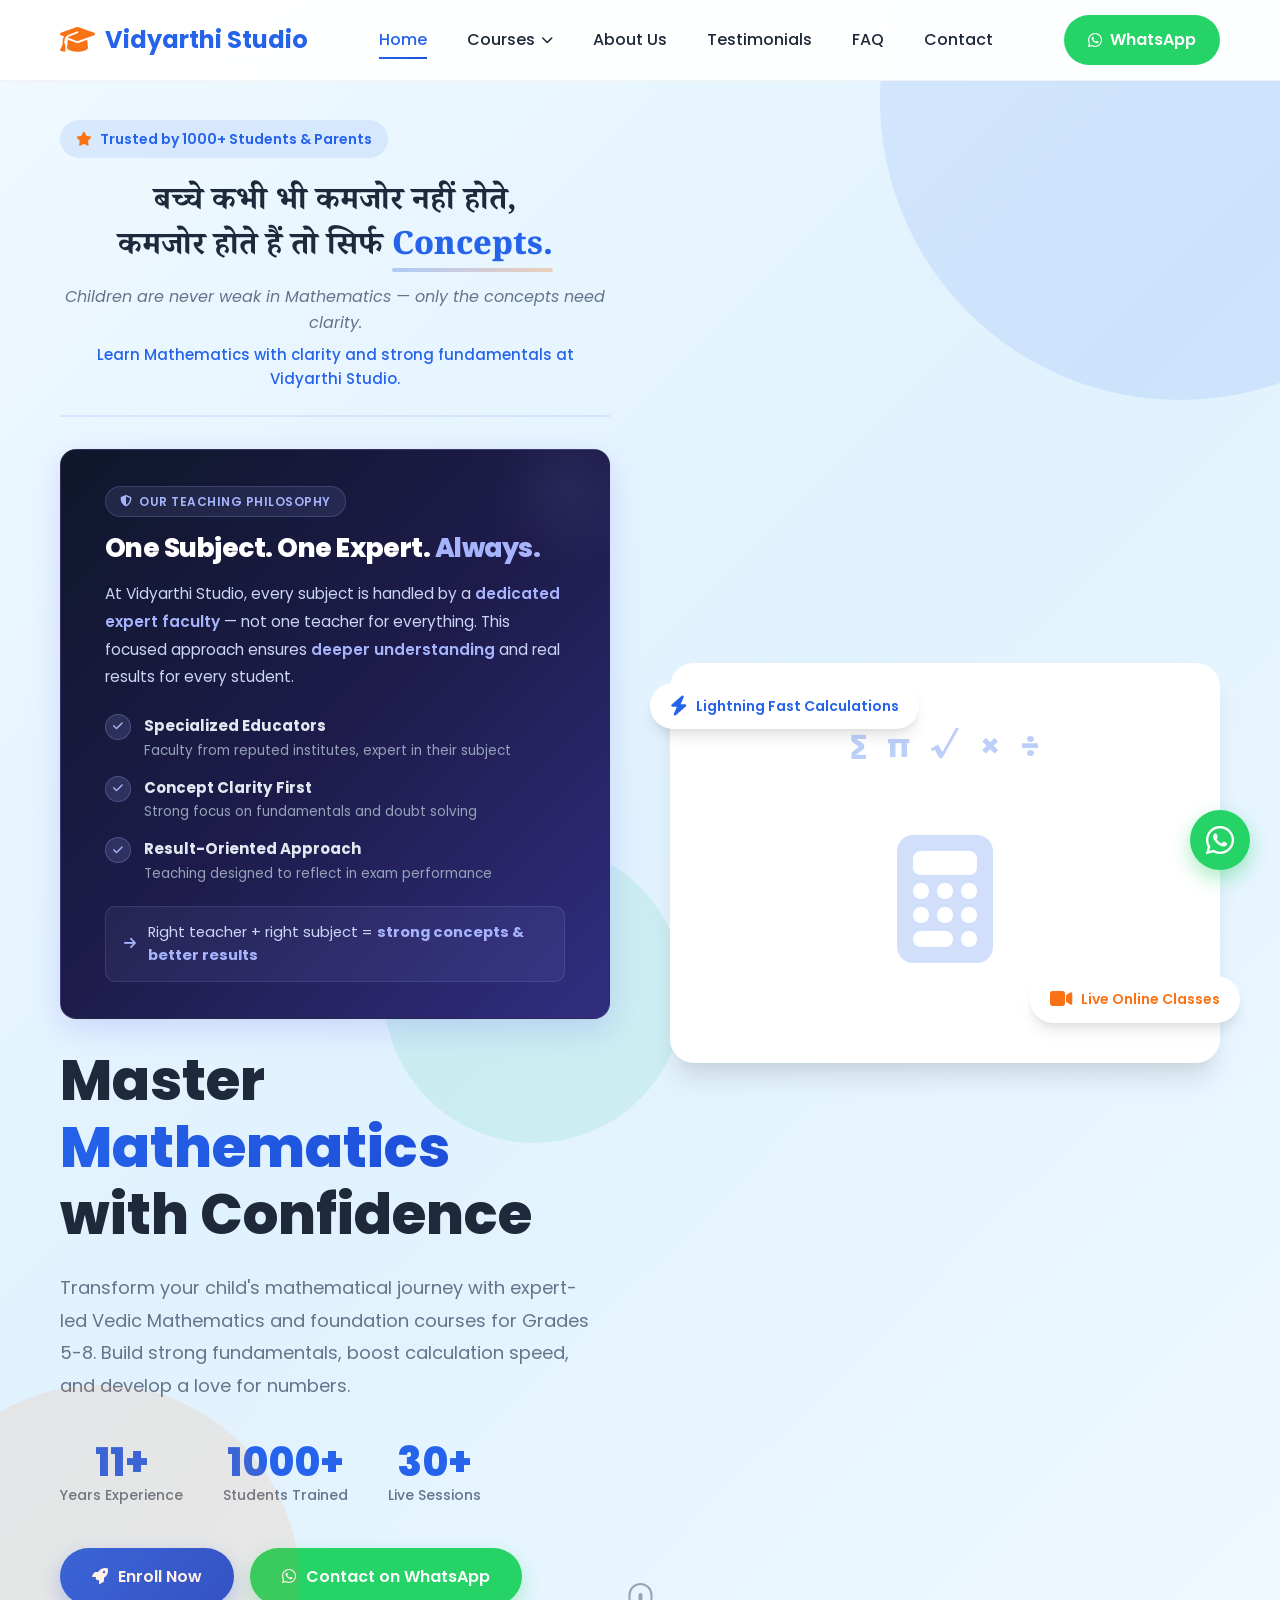
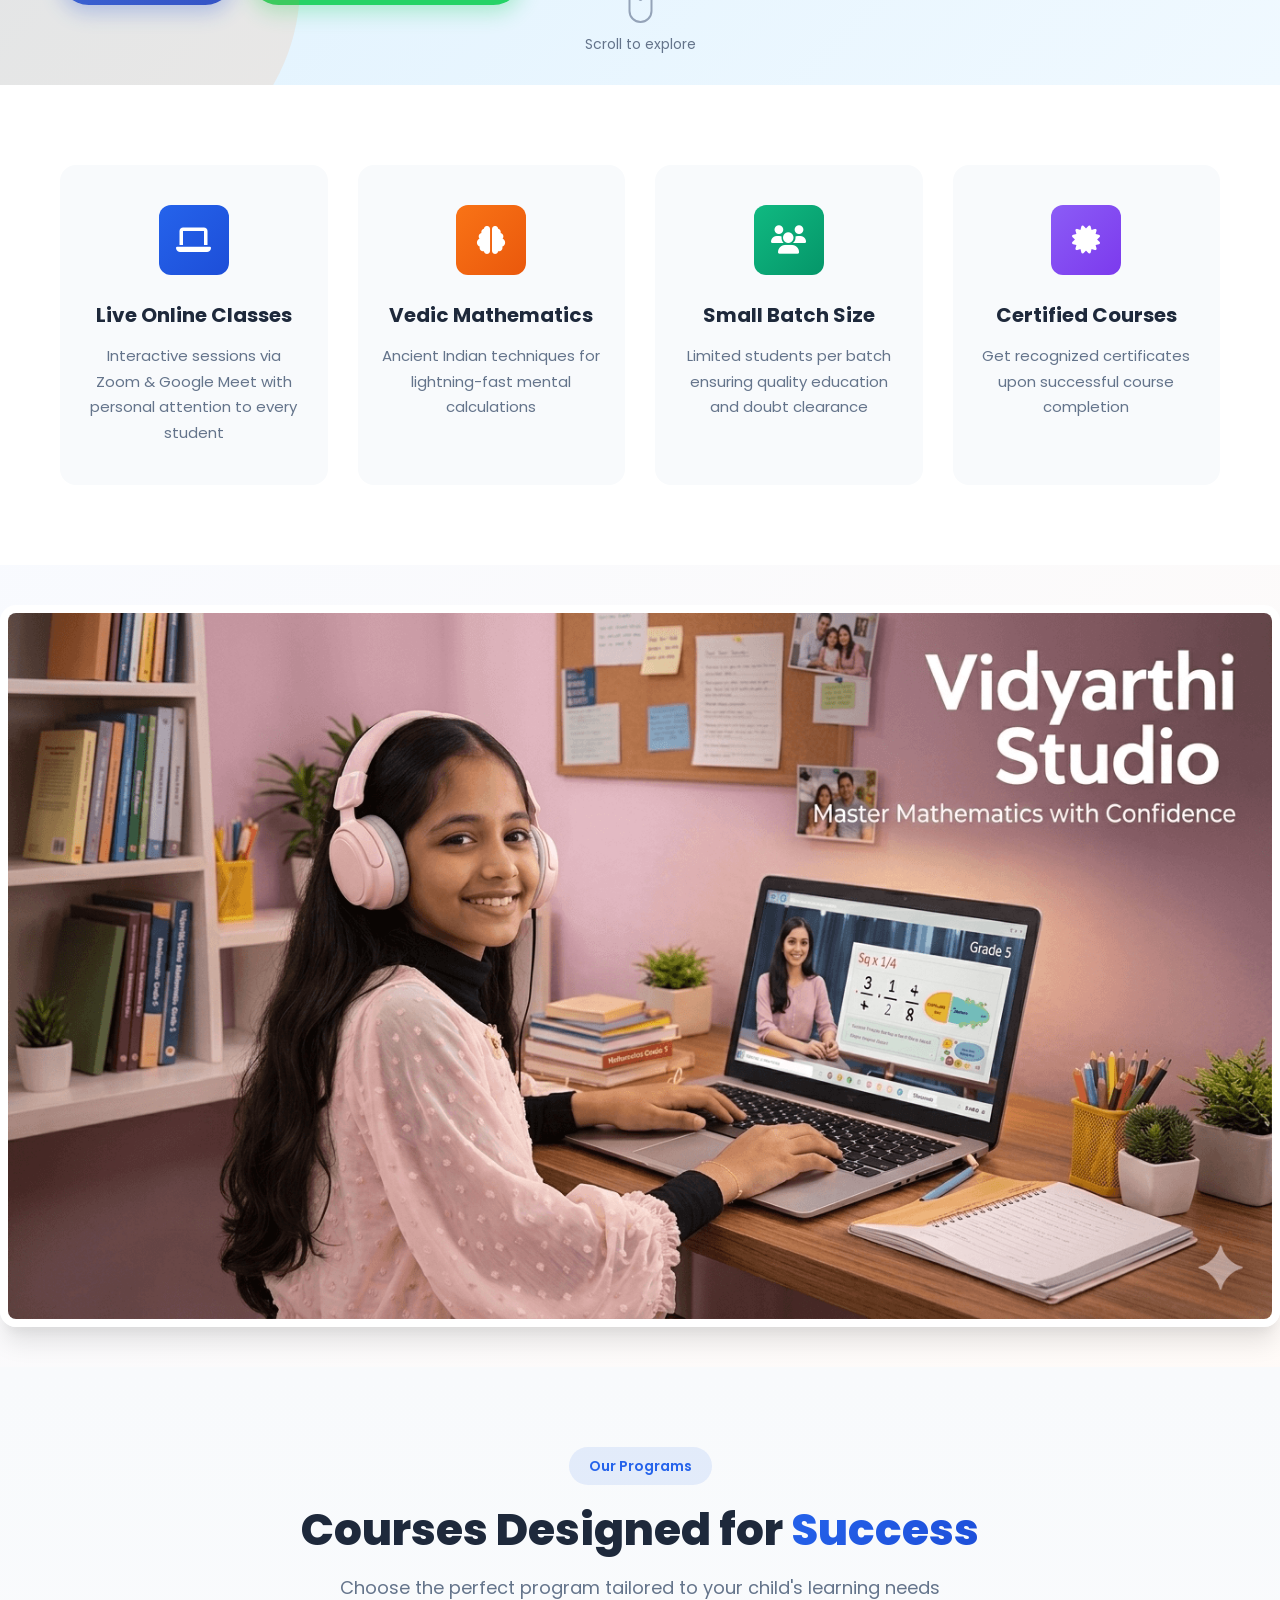
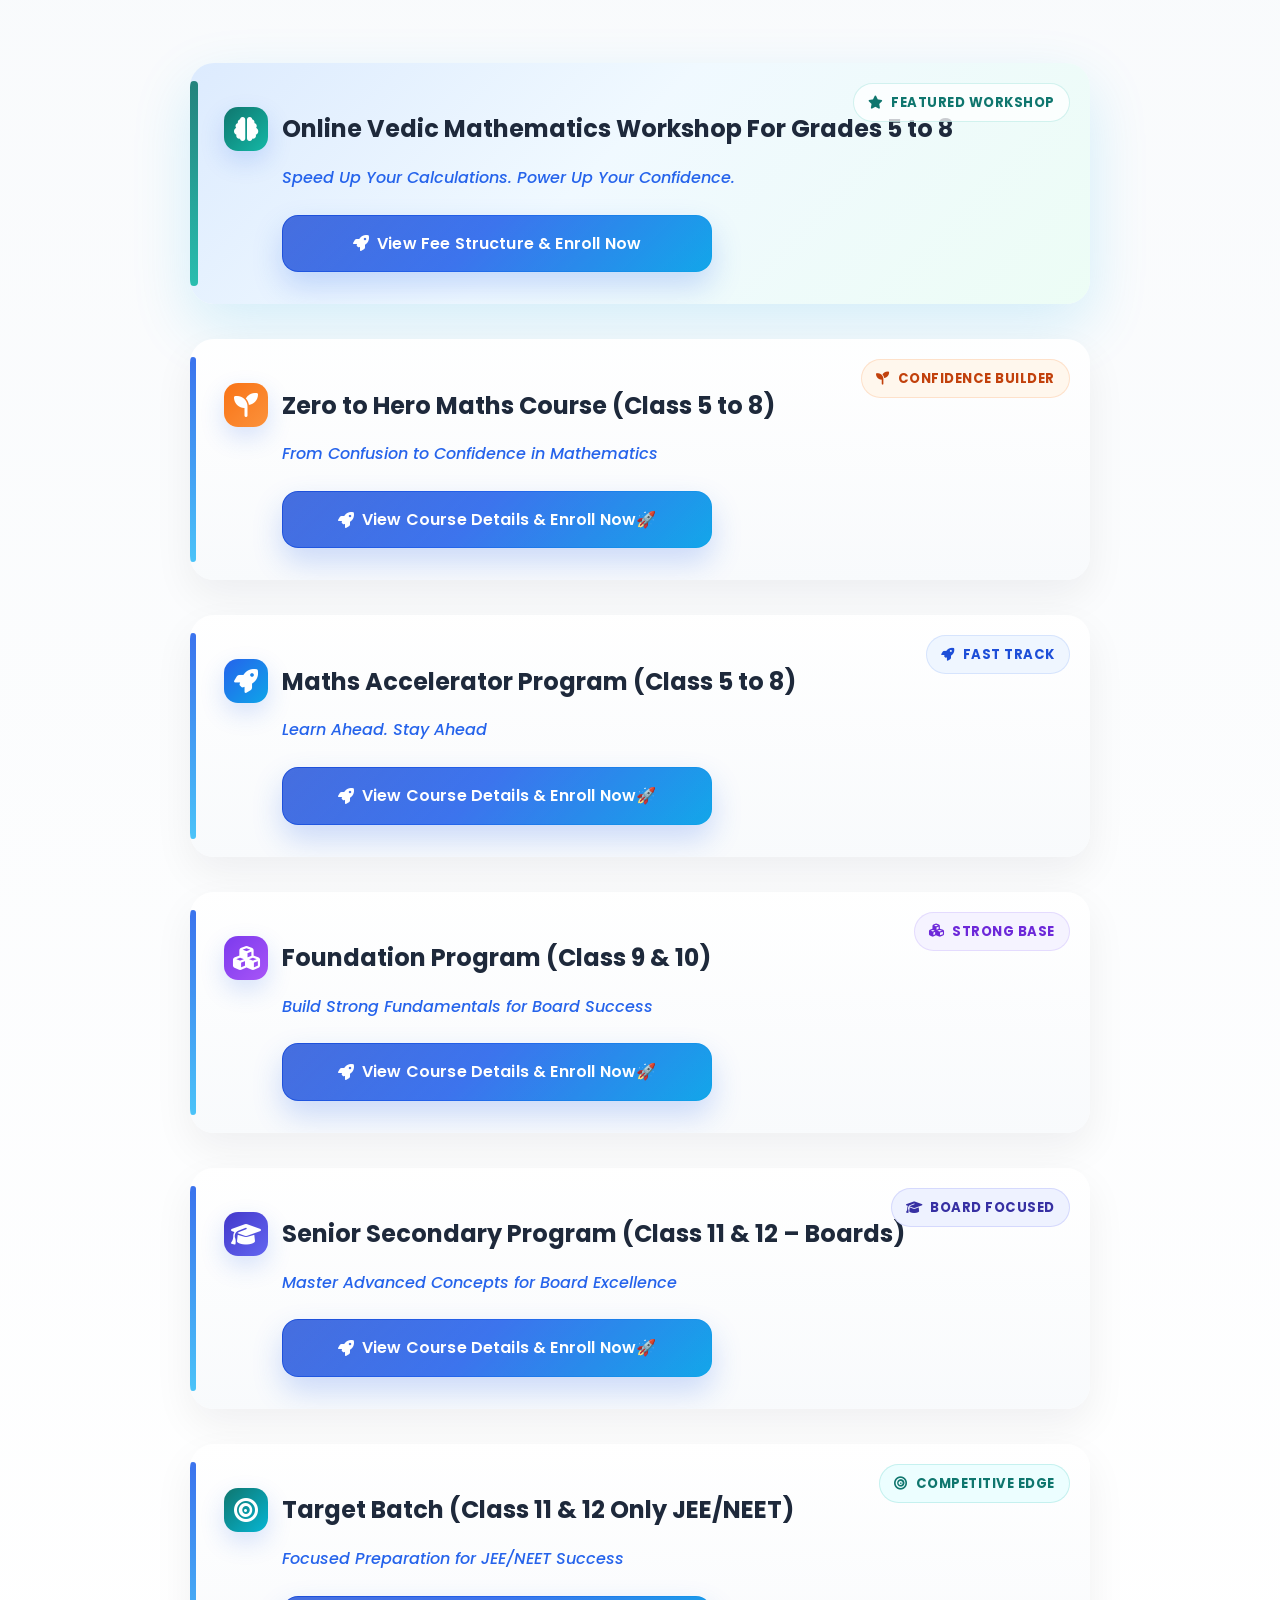
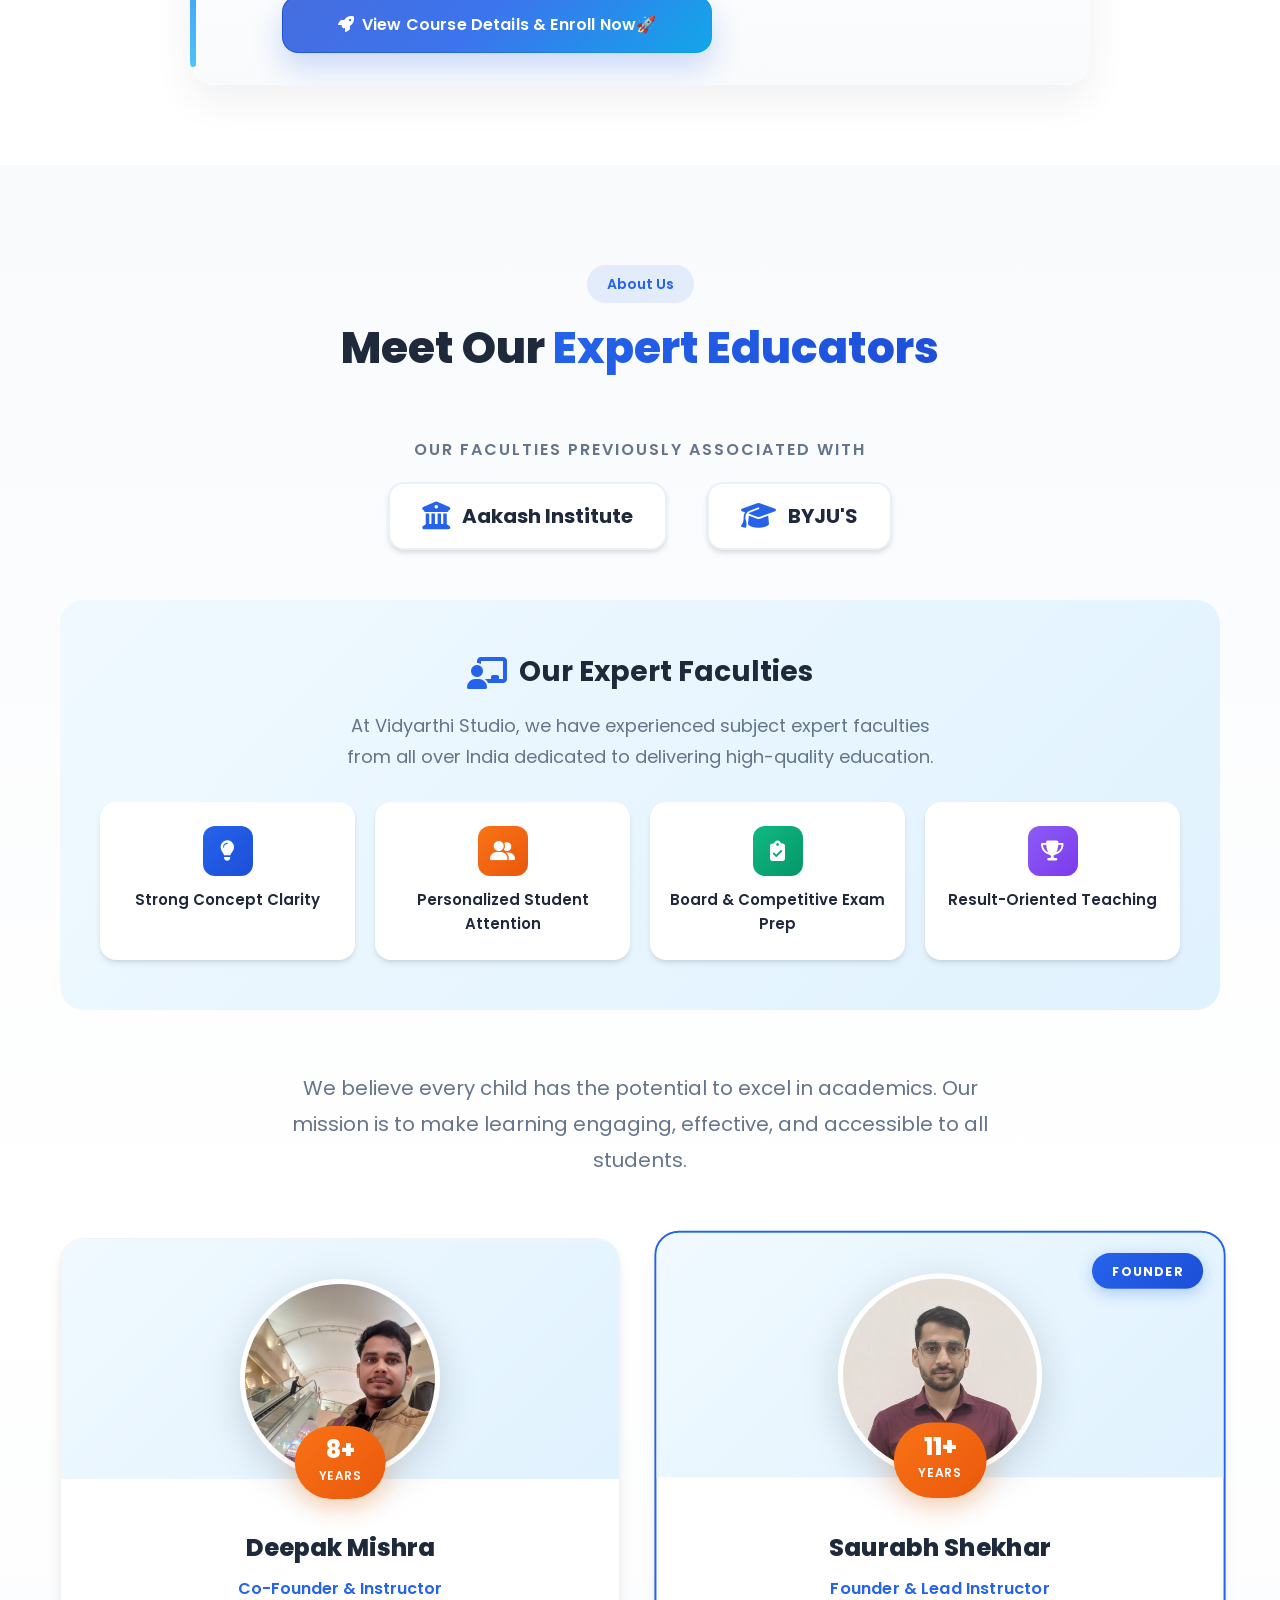
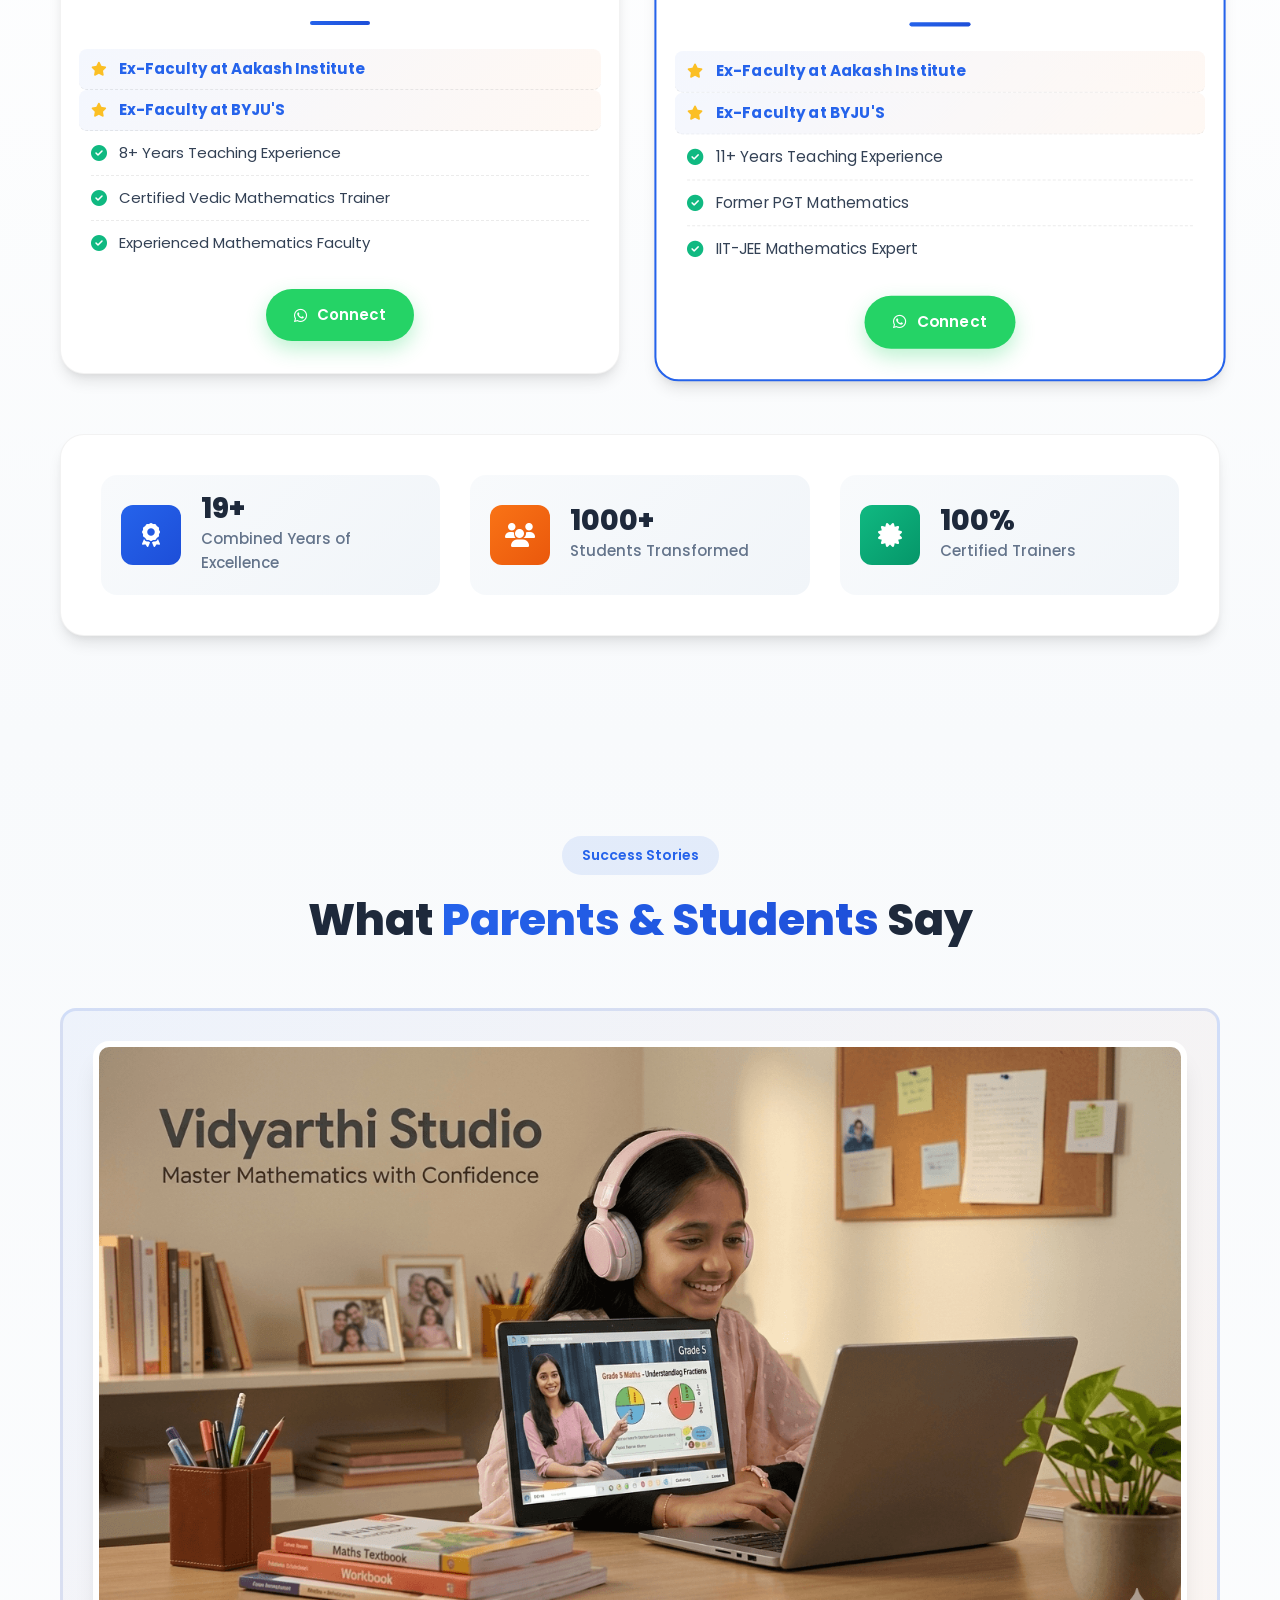
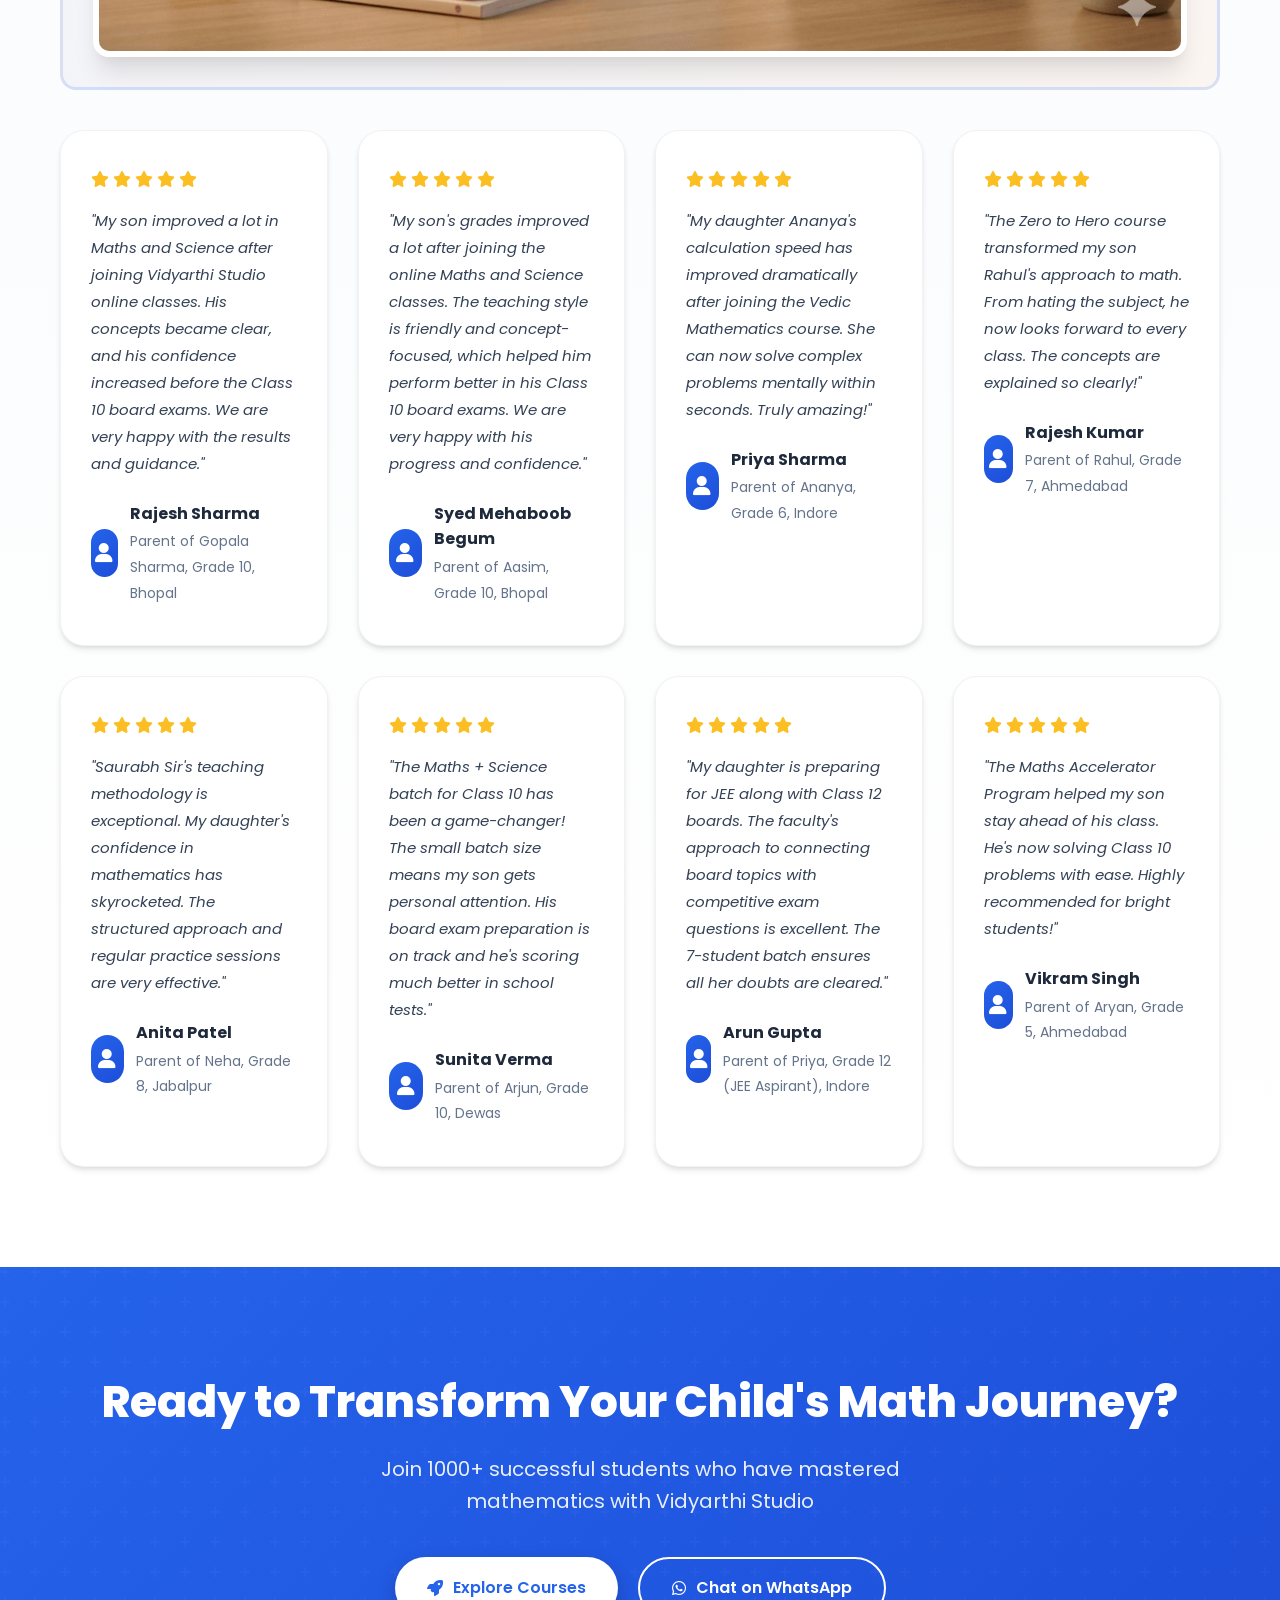
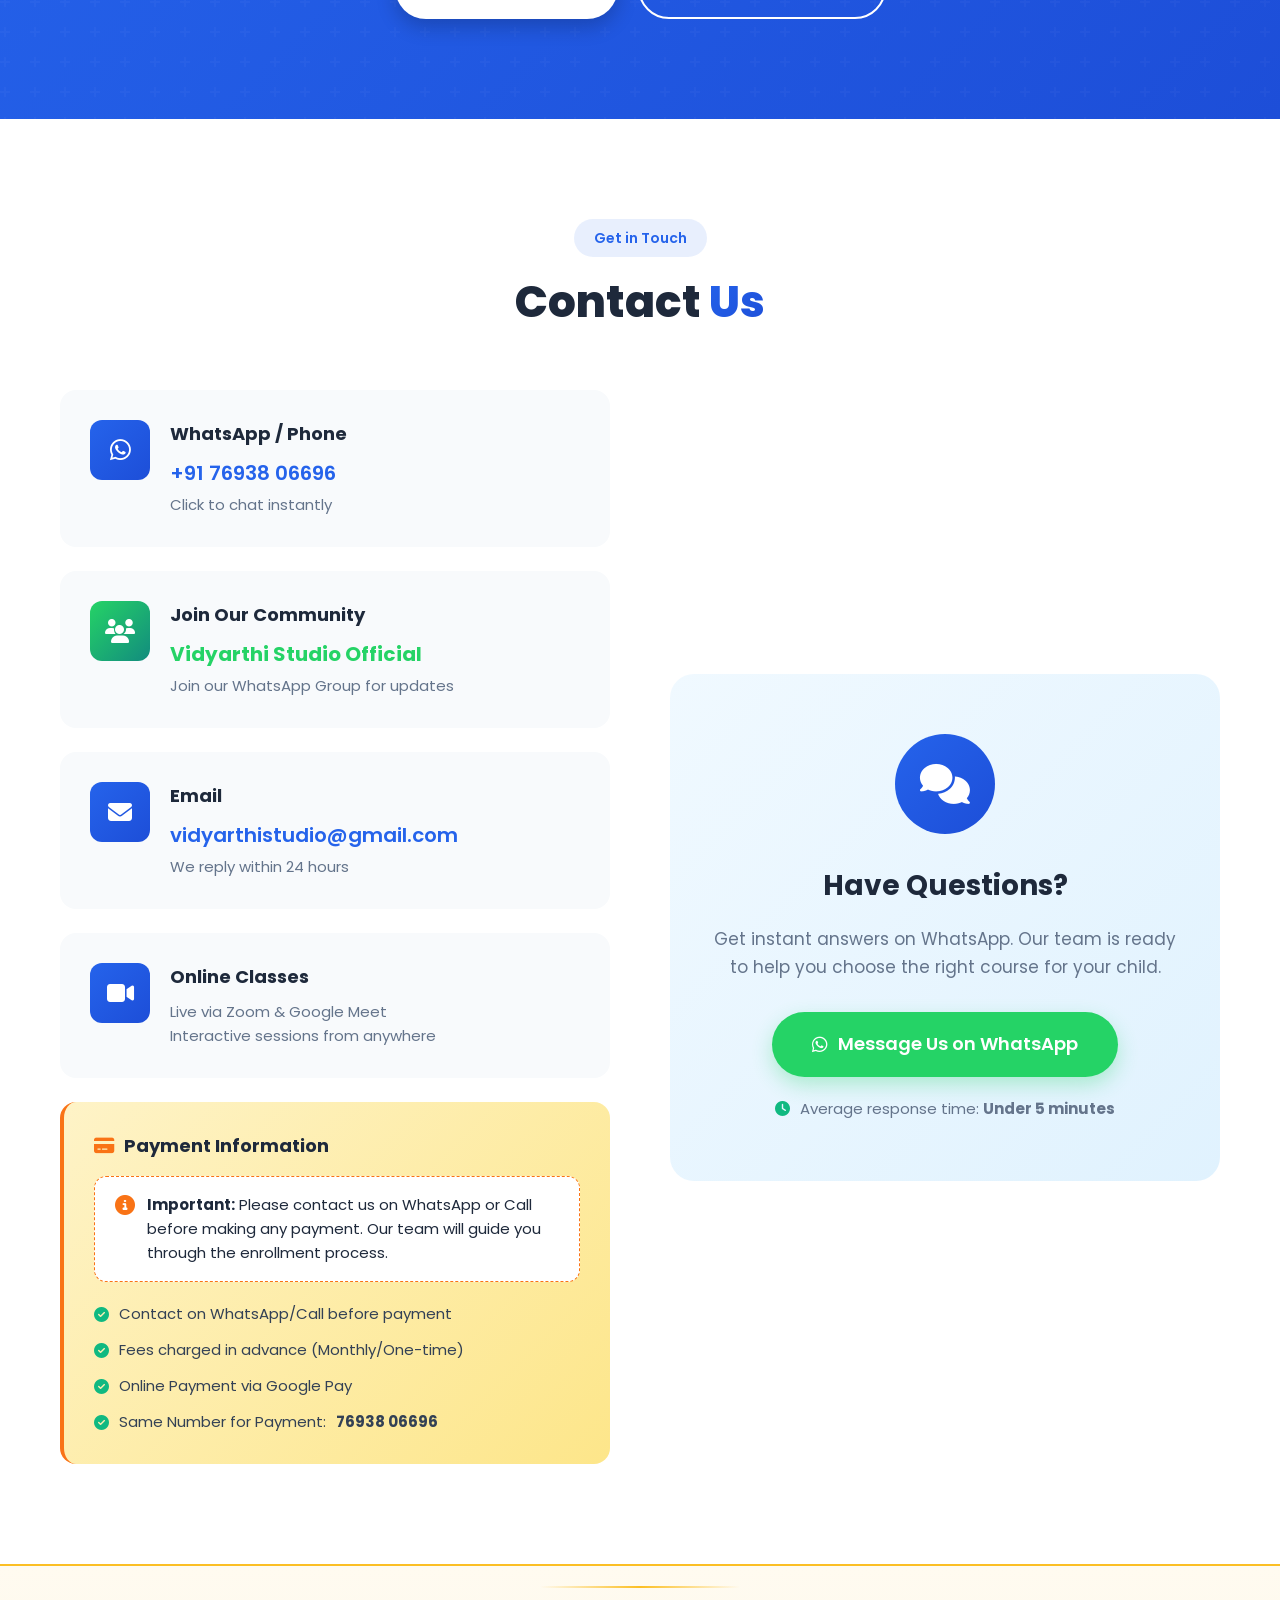
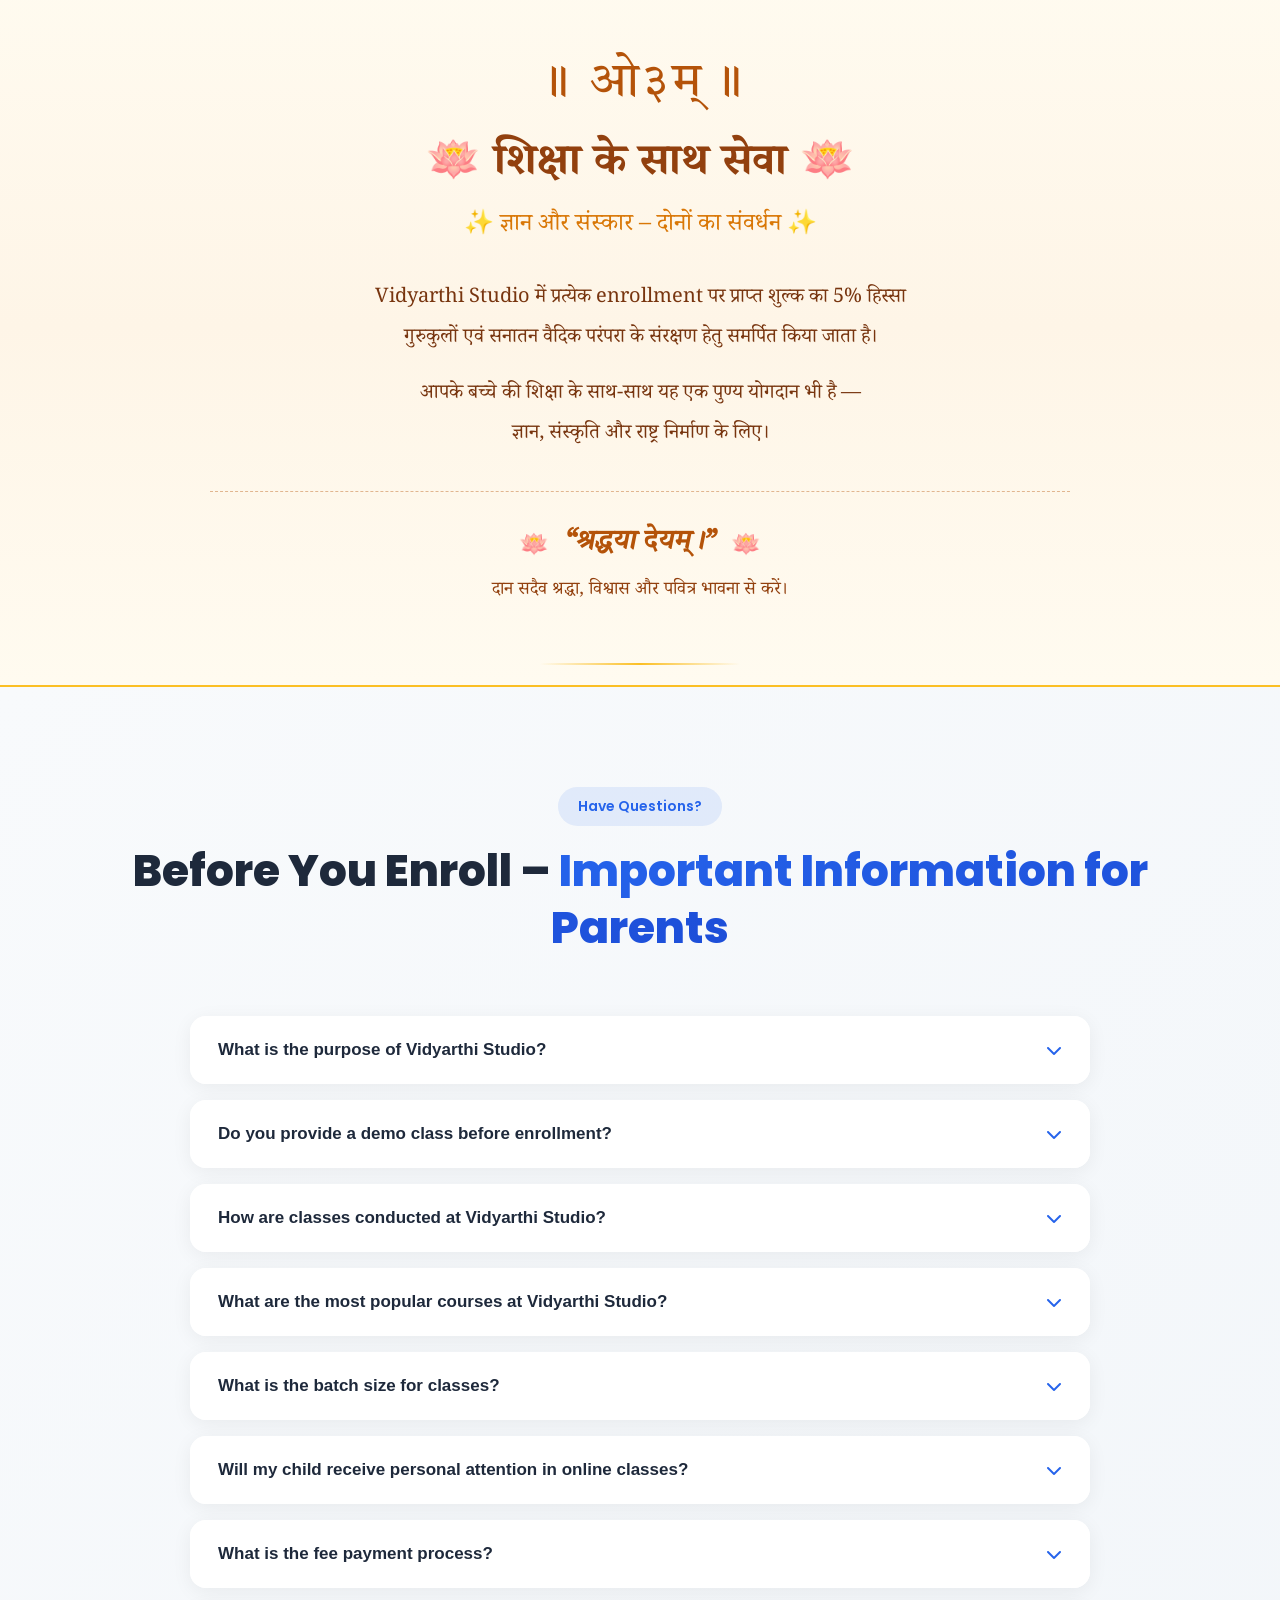
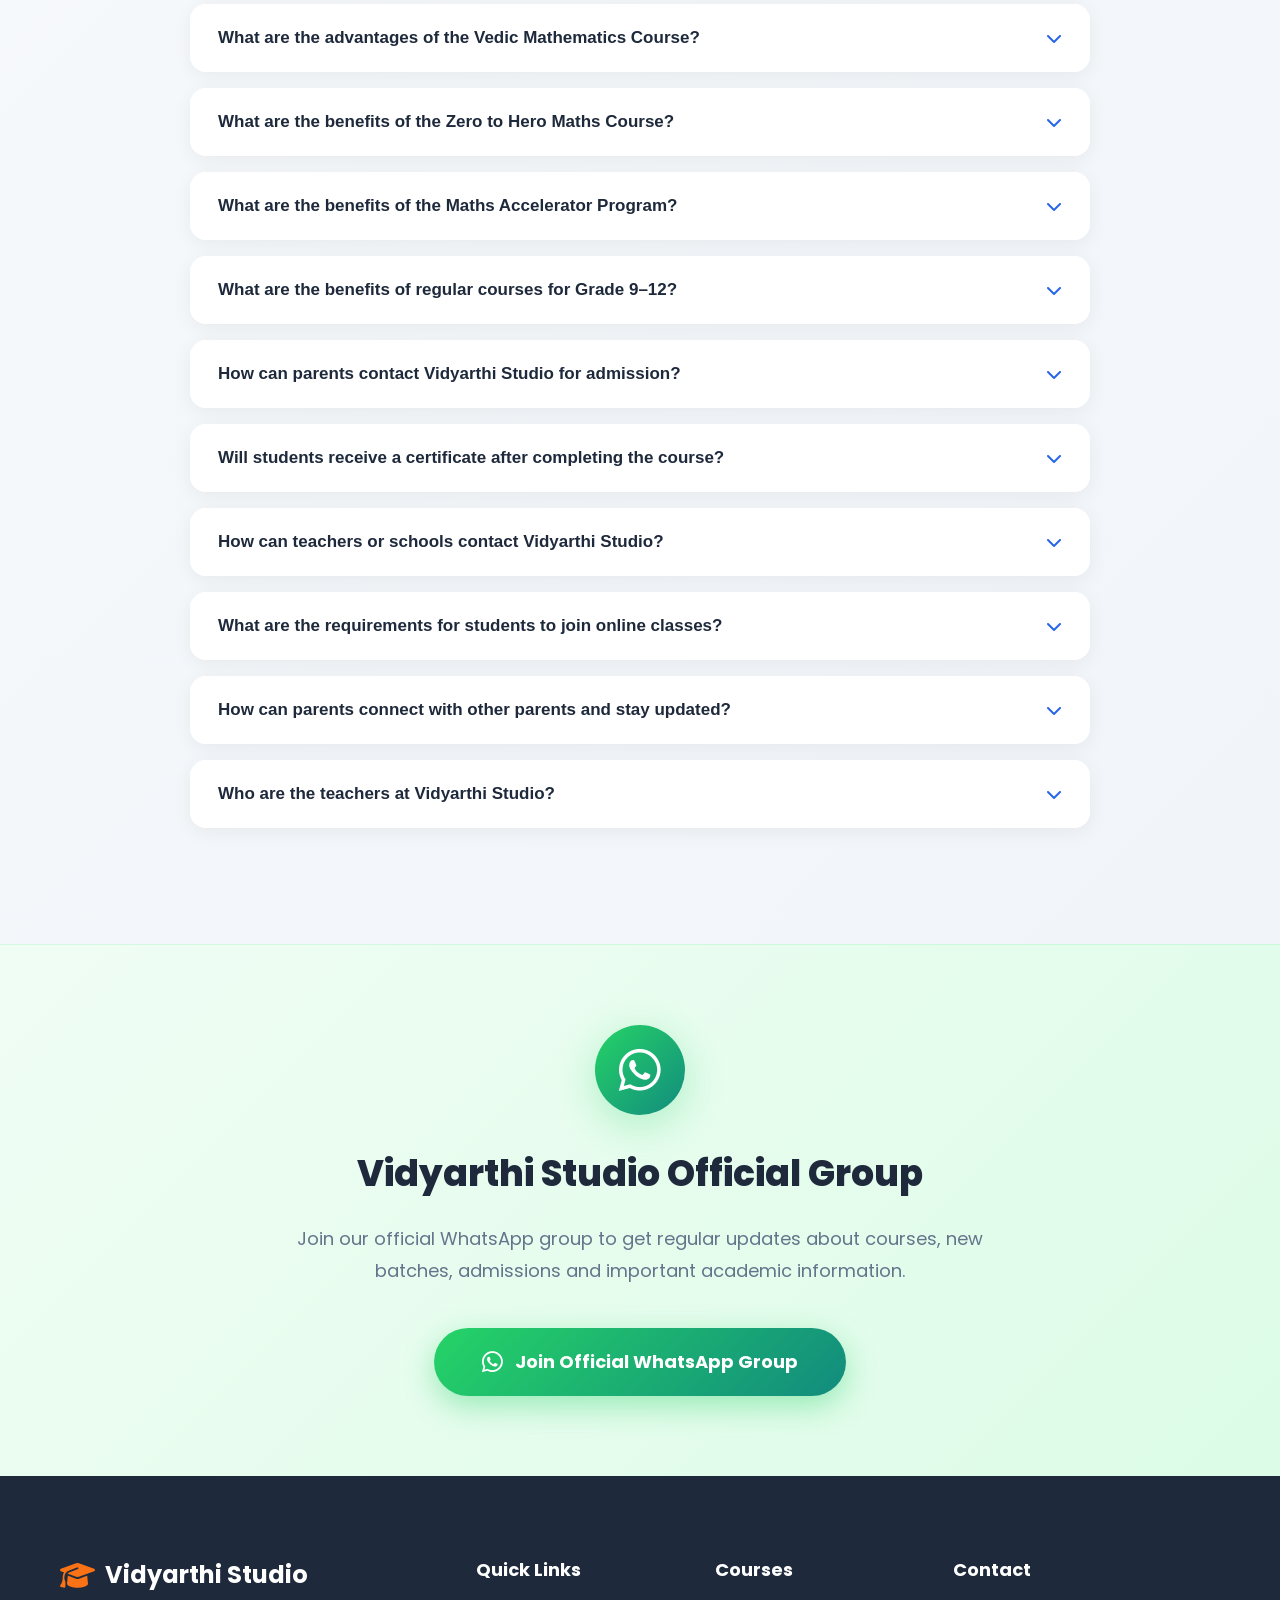
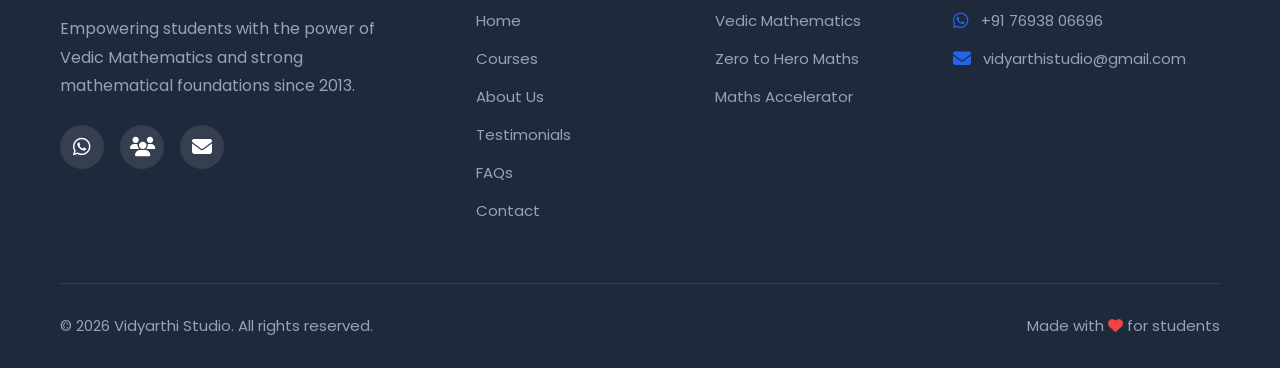
==== commit 34da8f19: "23 May 2026 23 May 2026" ====
--- a/index.html
+++ b/index.html
@@ -283,8 +283,8 @@
                 <!-- Course 6: Target Batch -->
                 <div class="course-item">
                     <div class="course-meta"><span class="course-badge target-badge"><i class="fas fa-bullseye"></i> Competitive Edge</span></div>
-                    <h3 class="course-name"><span class="course-icon-chip target-chip"><i class="fas fa-bullseye"></i></span> Target Batch (Class 11 & 12 – Boards + JEE/NEET)</h3>
-                    <p class="course-tagline-simple">Crack Boards & Competitive Exams with Confidence</p>
+                    <h3 class="course-name"><span class="course-icon-chip target-chip"><i class="fas fa-bullseye"></i></span> Target Batch (Class 11 & 12 Only JEE/NEET)</h3>
+                    <p class="course-tagline-simple">Focused Preparation for JEE/NEET Success</p>
                     <div class="course-buttons">
                         <a href="https://drive.google.com/drive/folders/1upio2G4ITZRtaVuY72x65jD2WQAnUH9I?usp=sharing" target="_blank" class="btn btn-primary-fill course-cta-button">
                             <i class="fas fa-rocket"></i> View Course Details & Enroll Now🚀
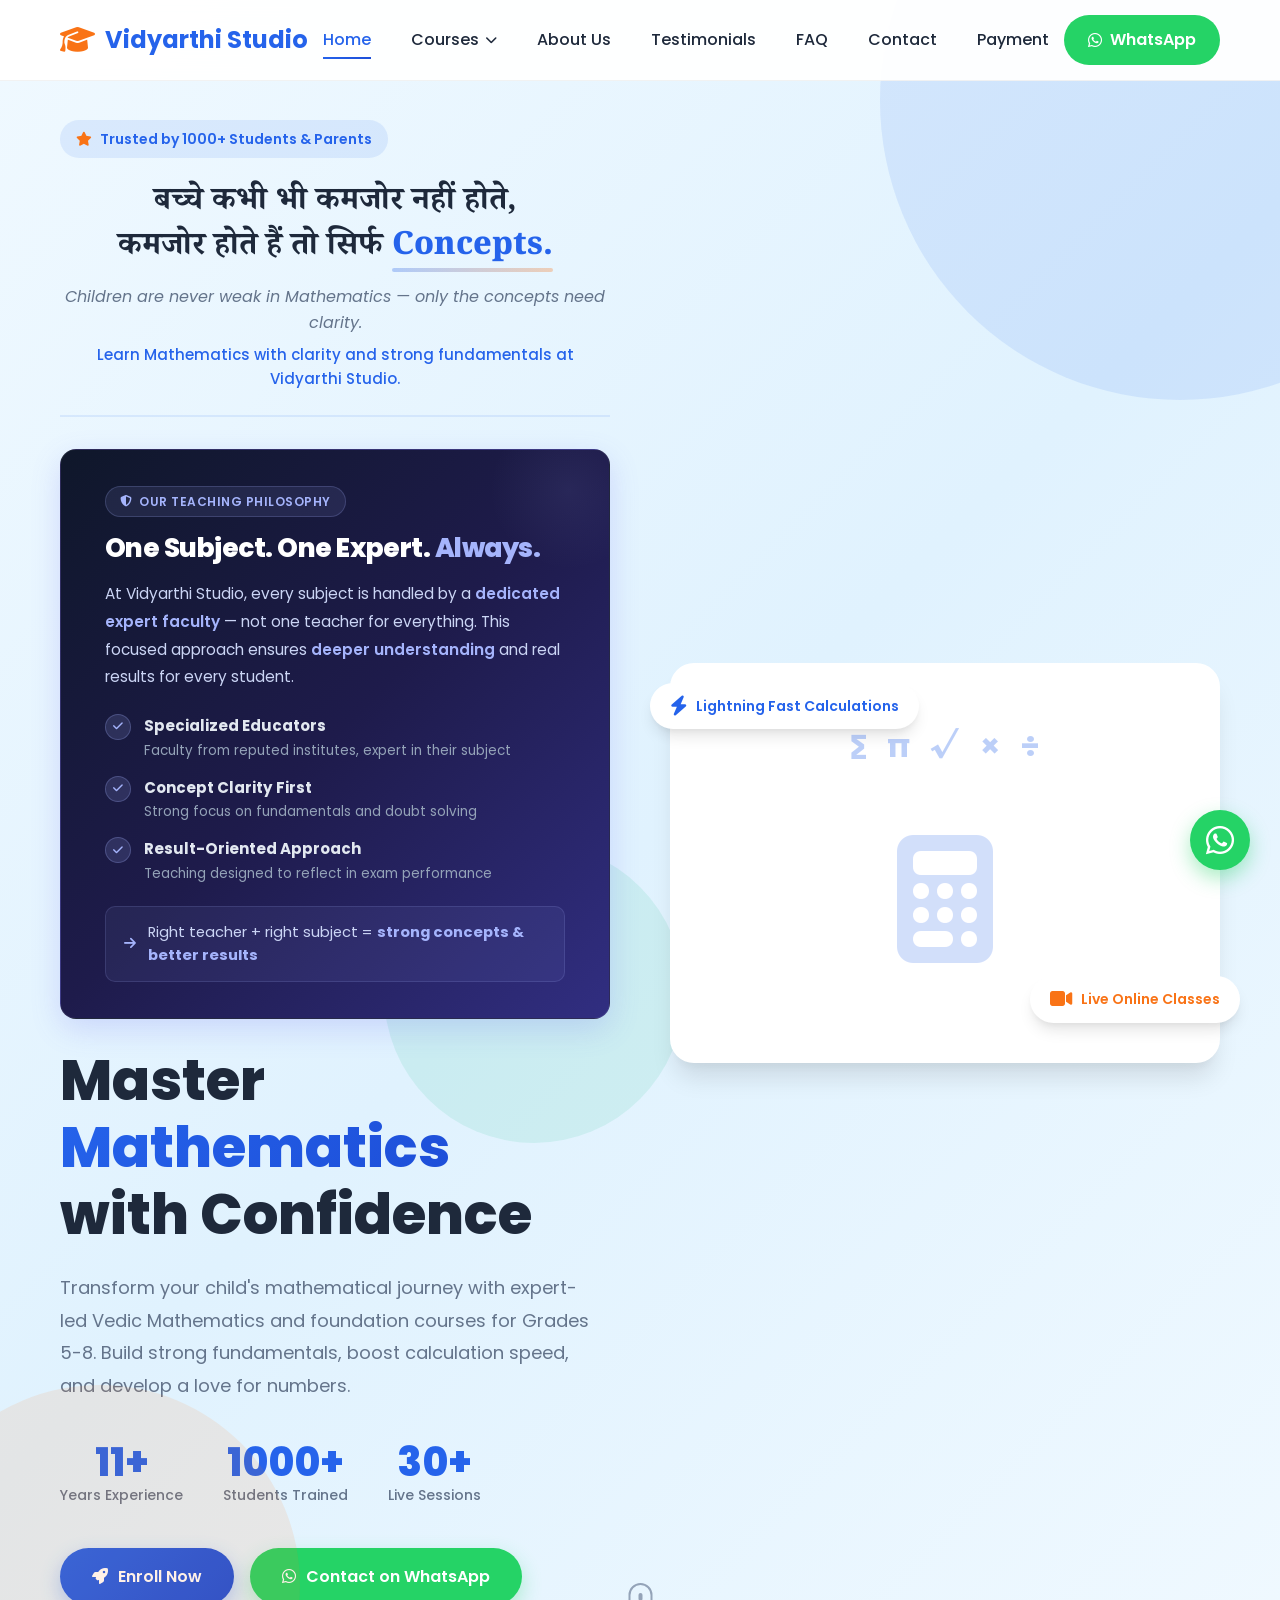
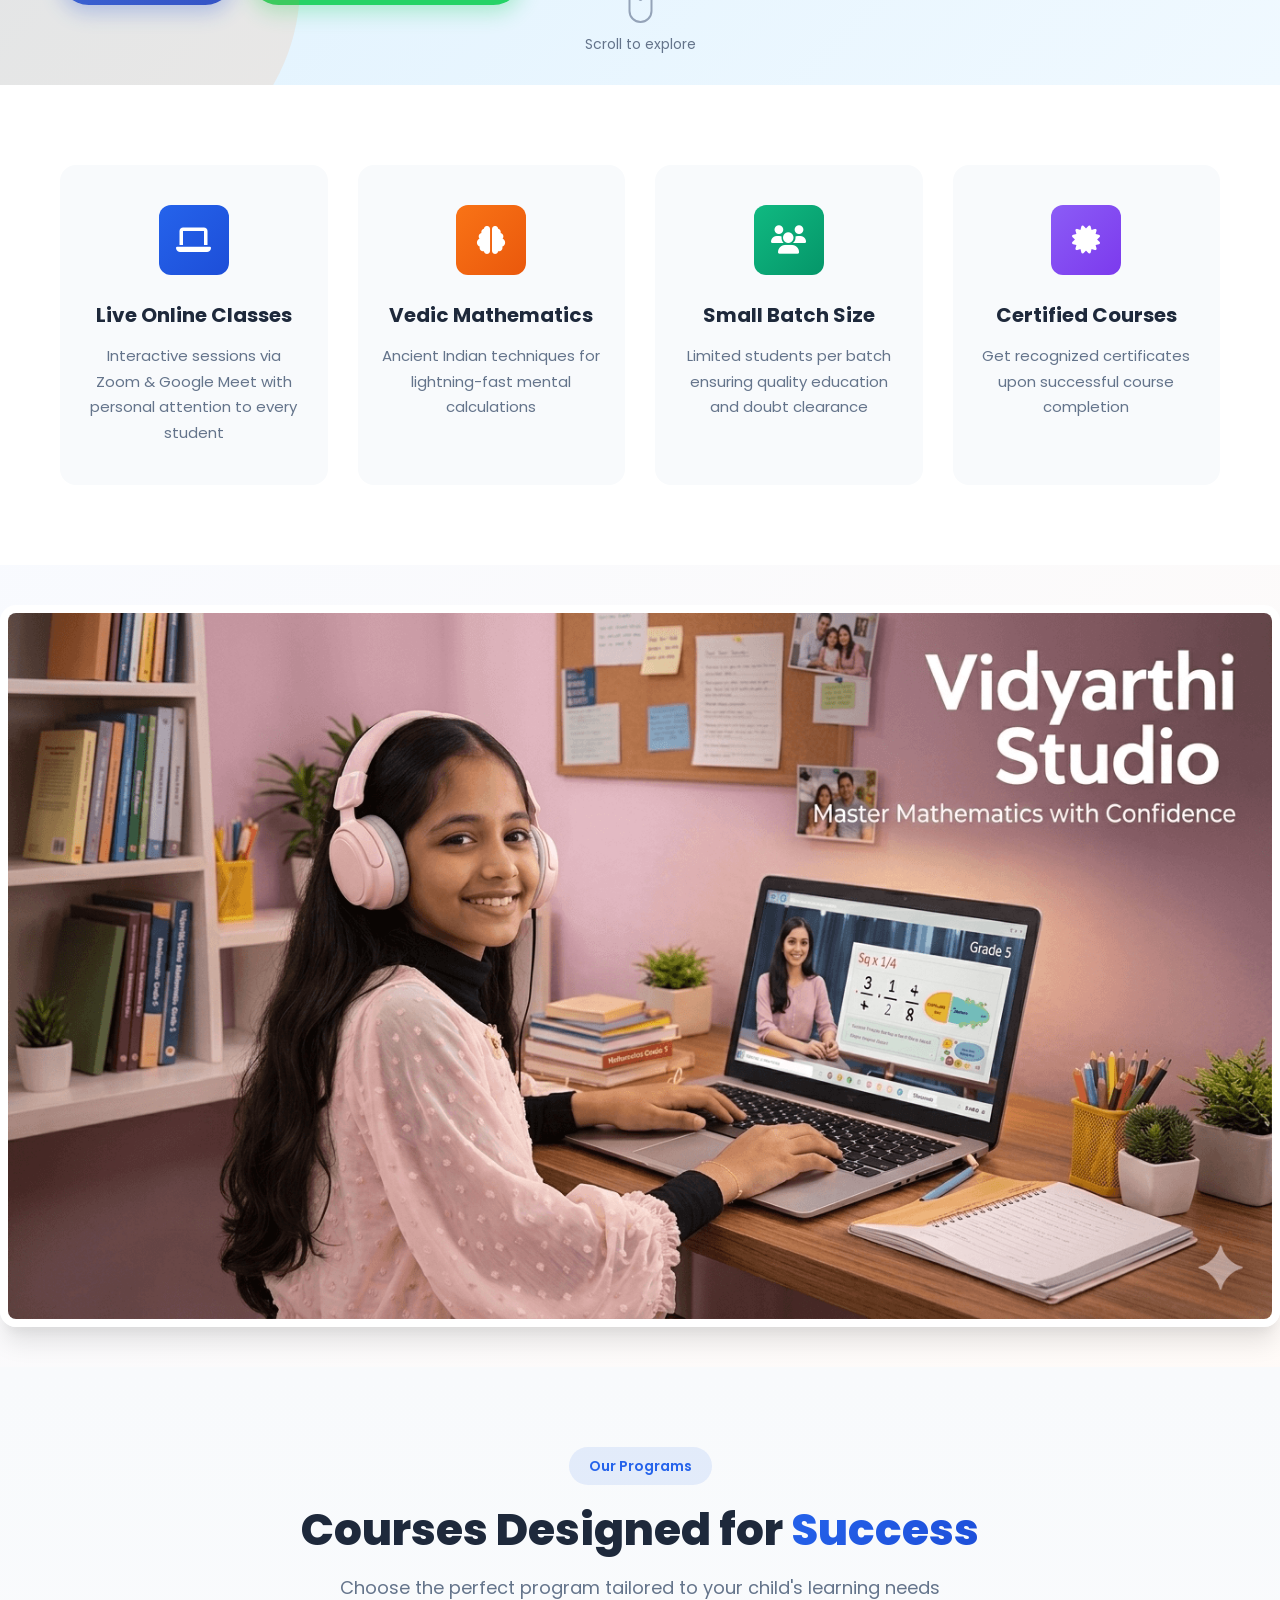
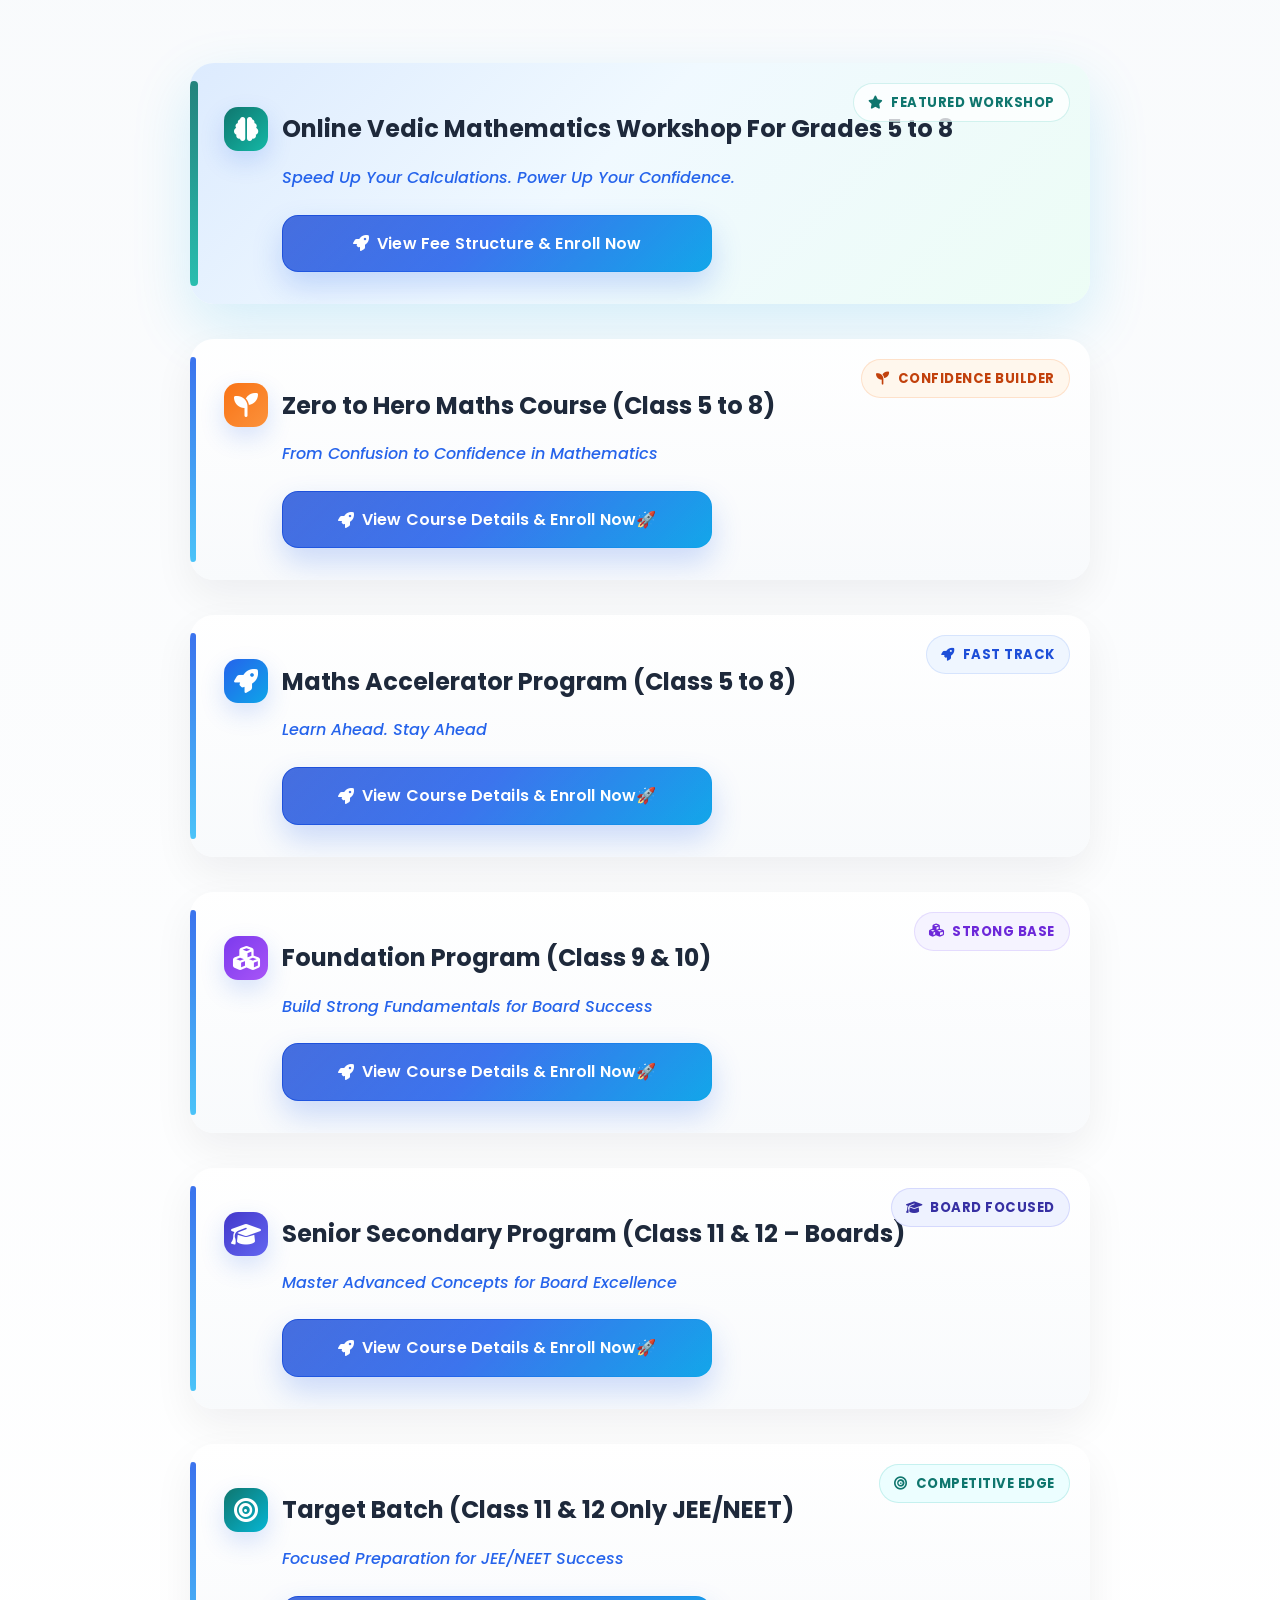
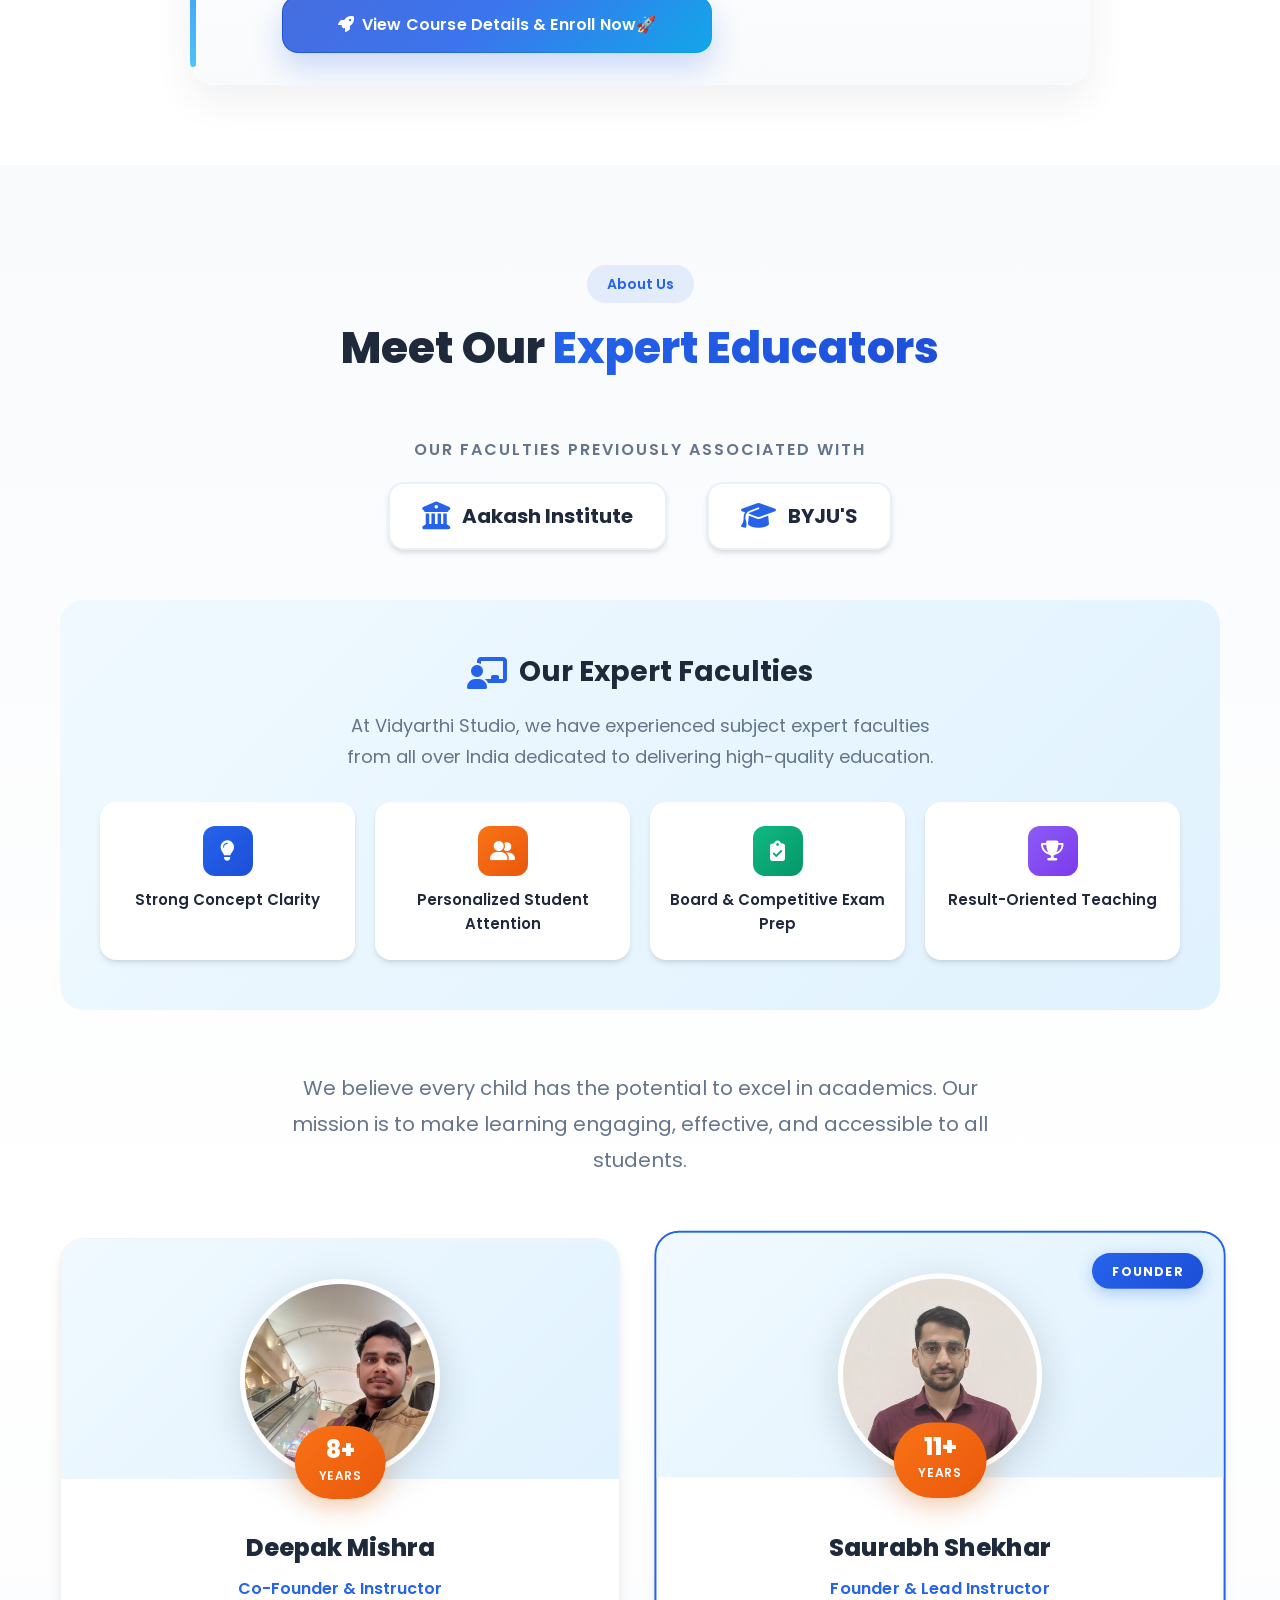
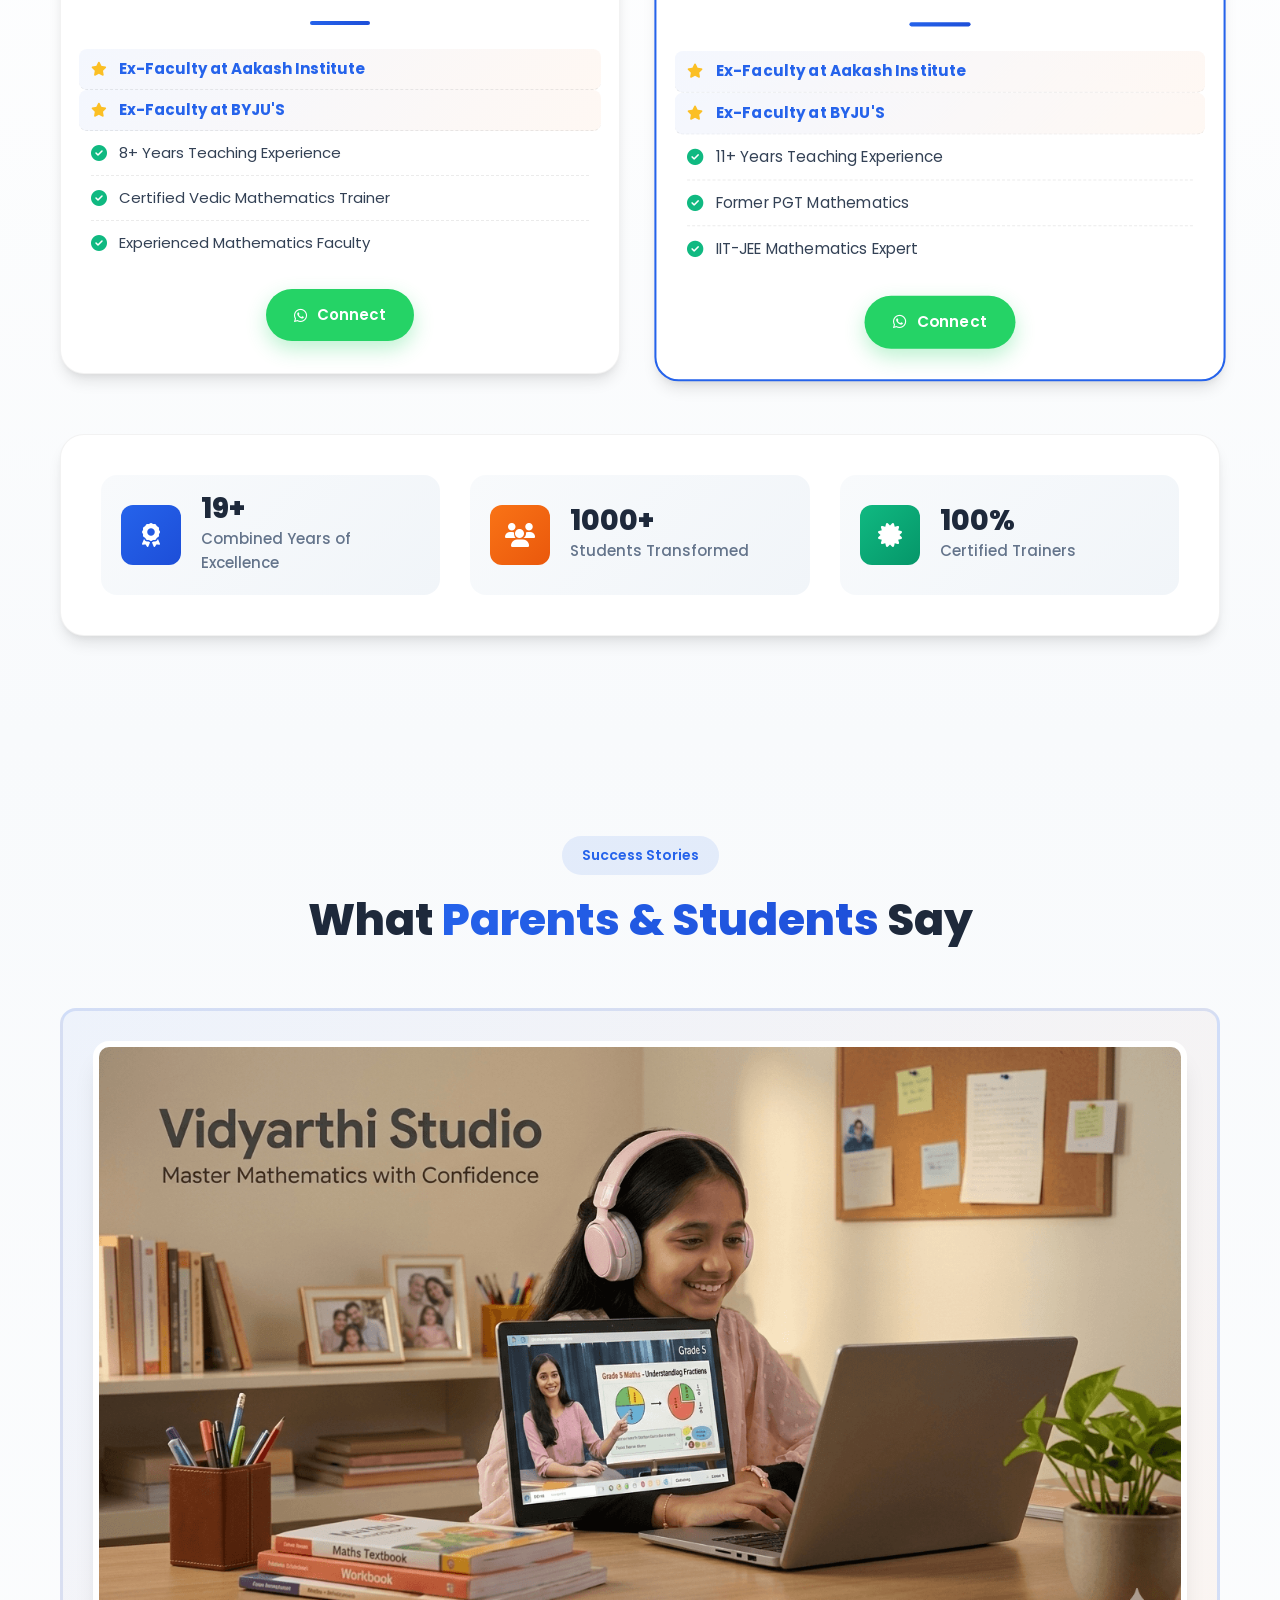
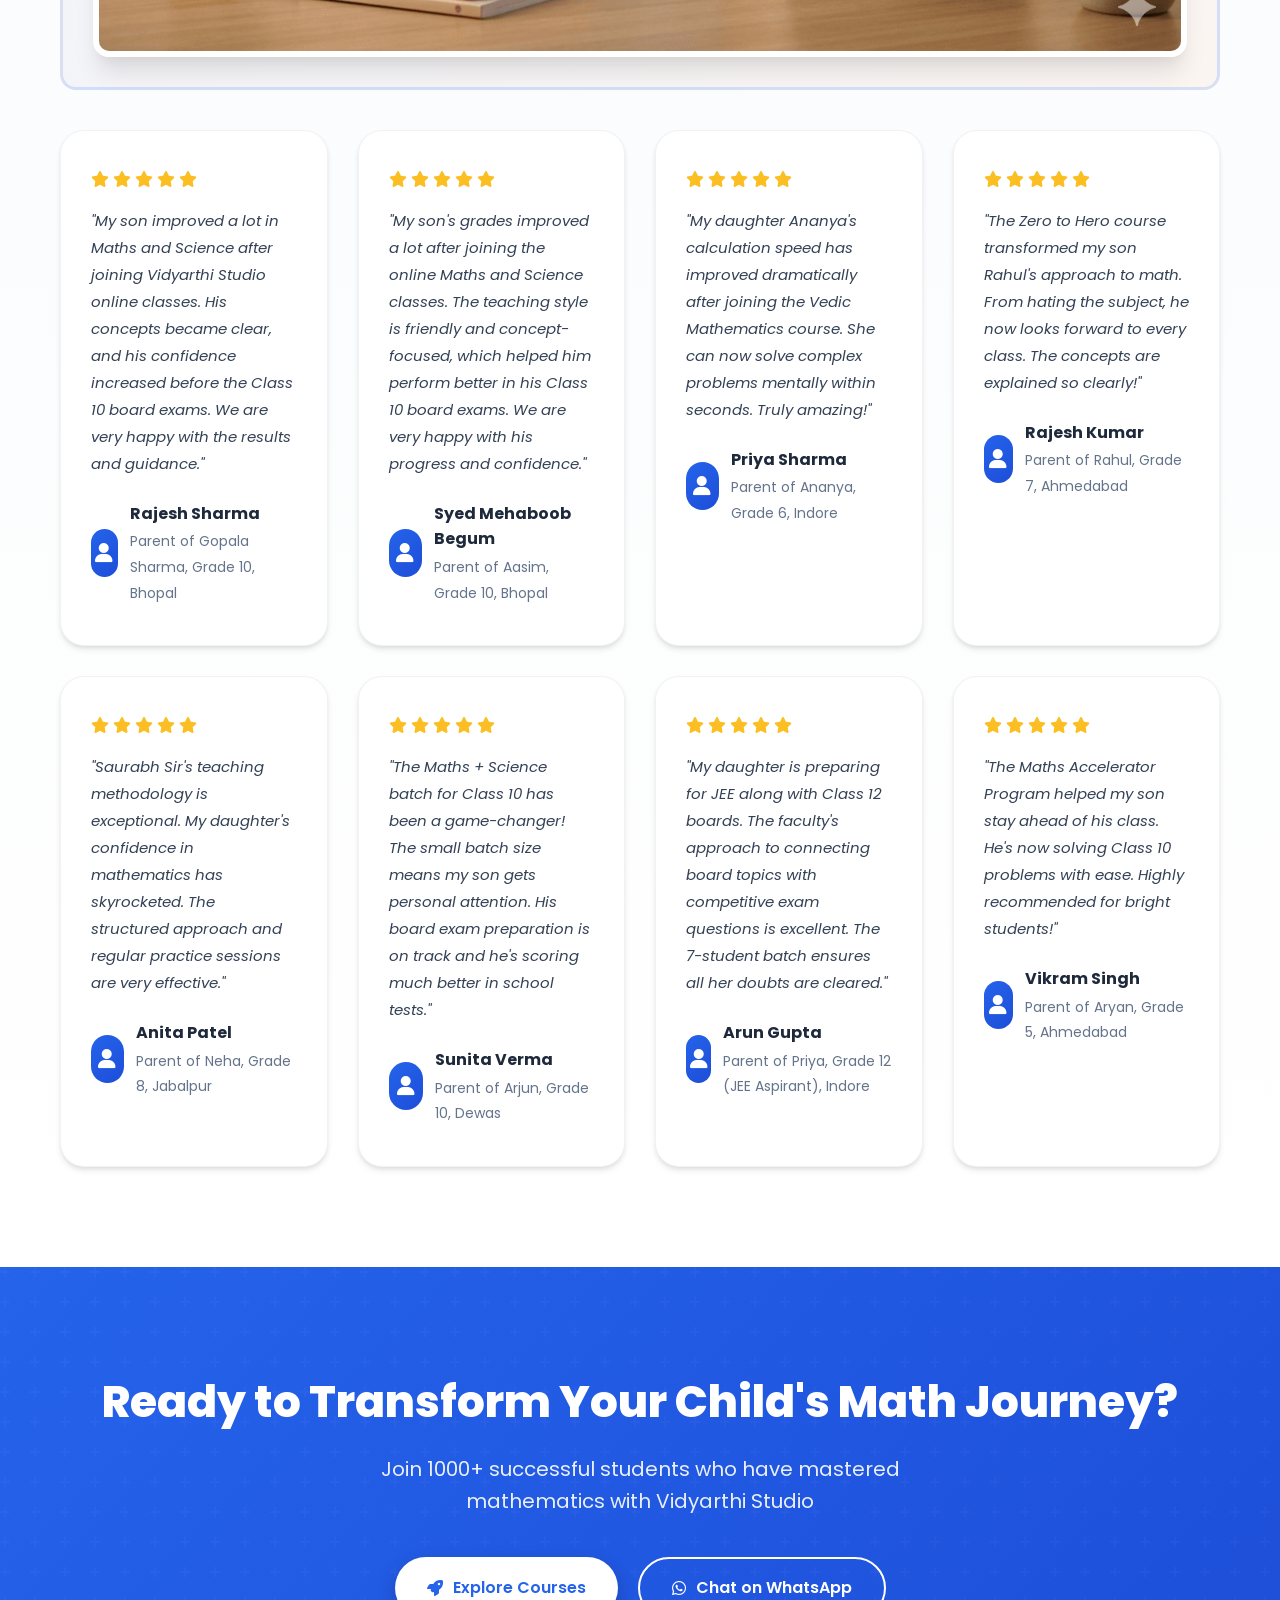
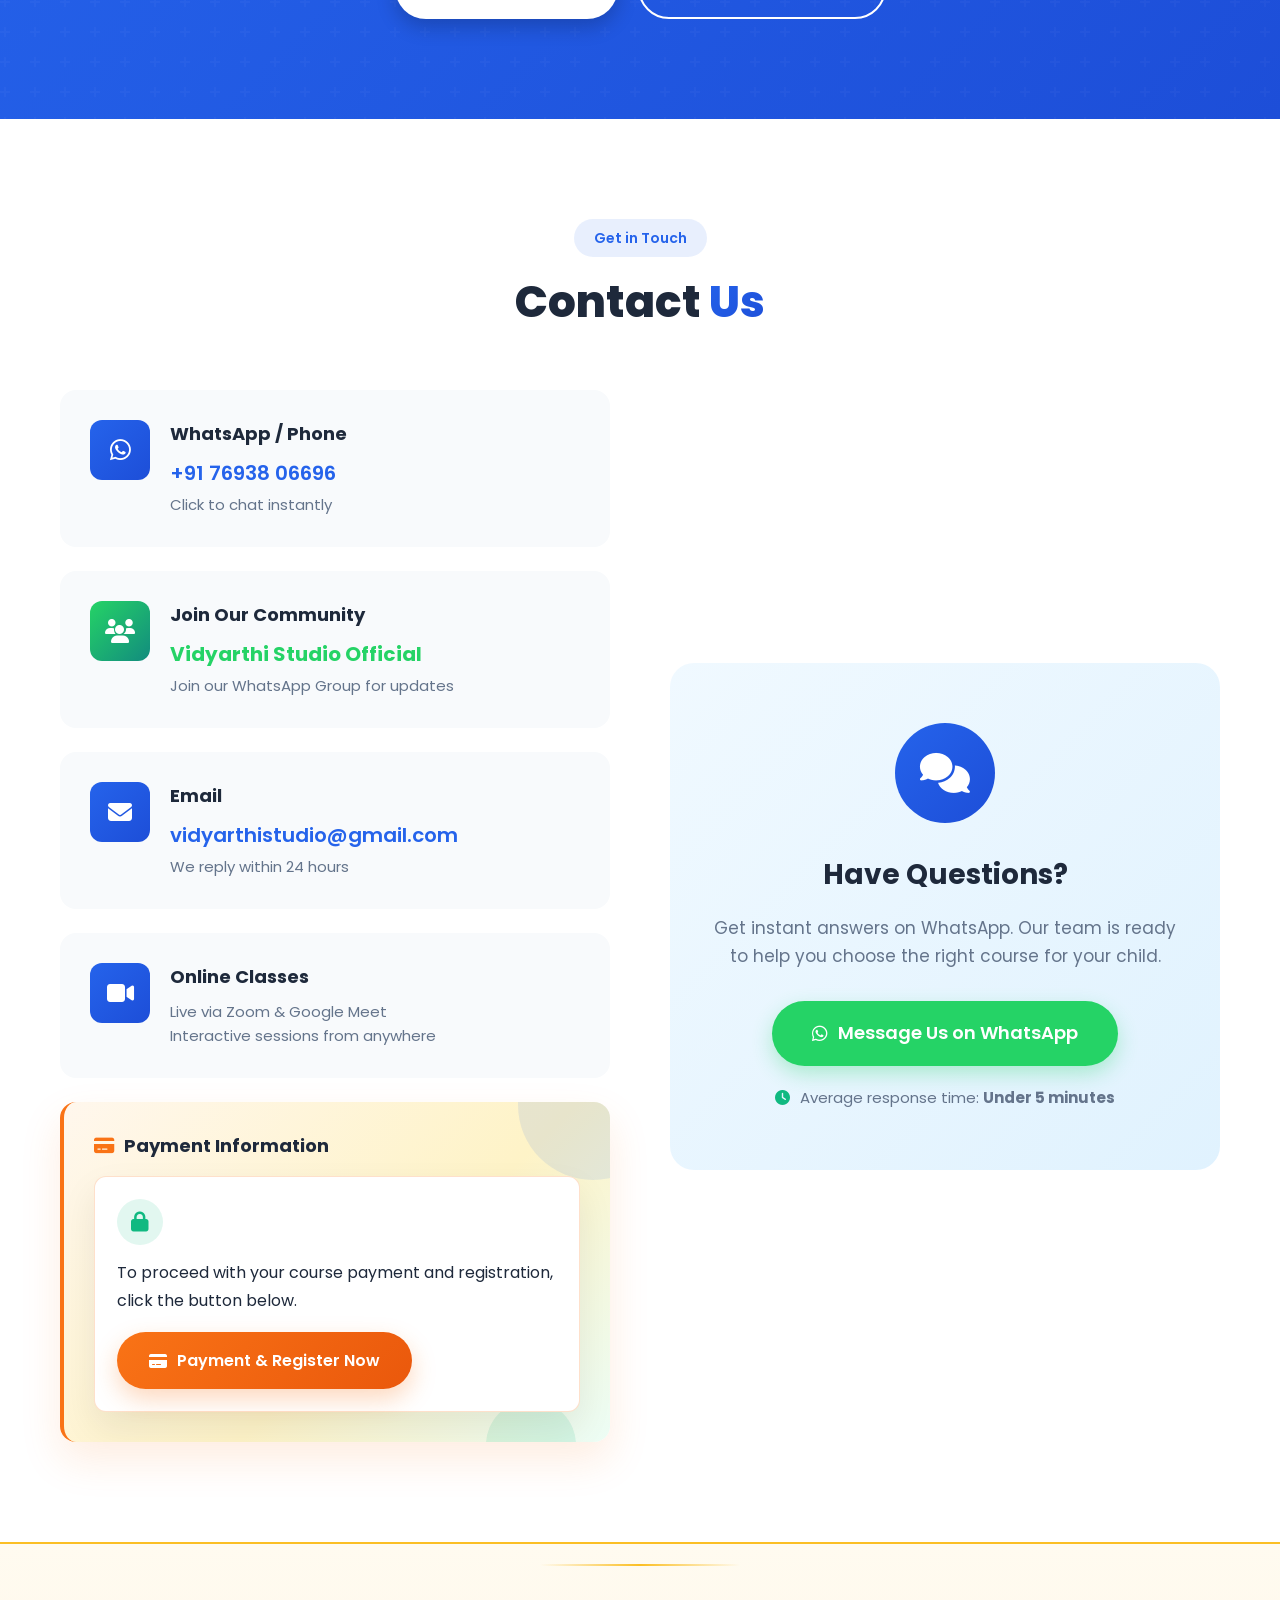
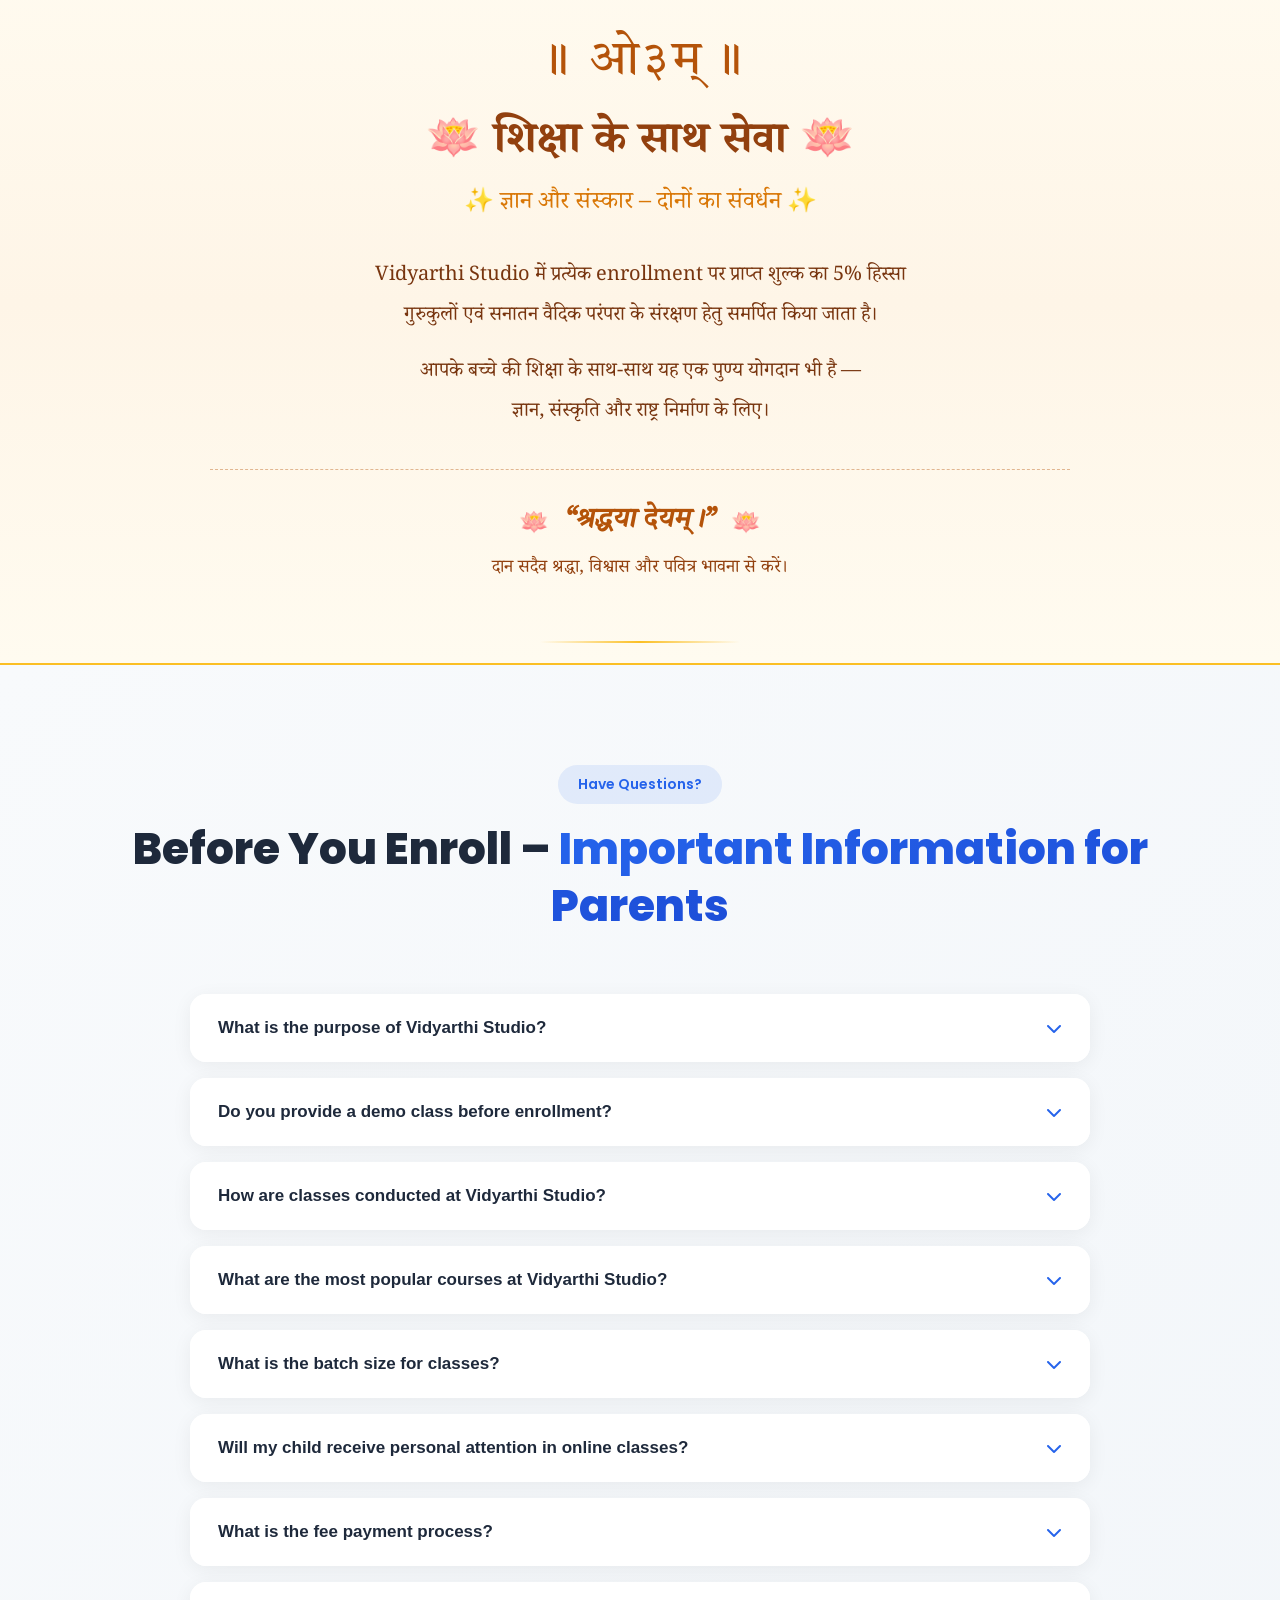
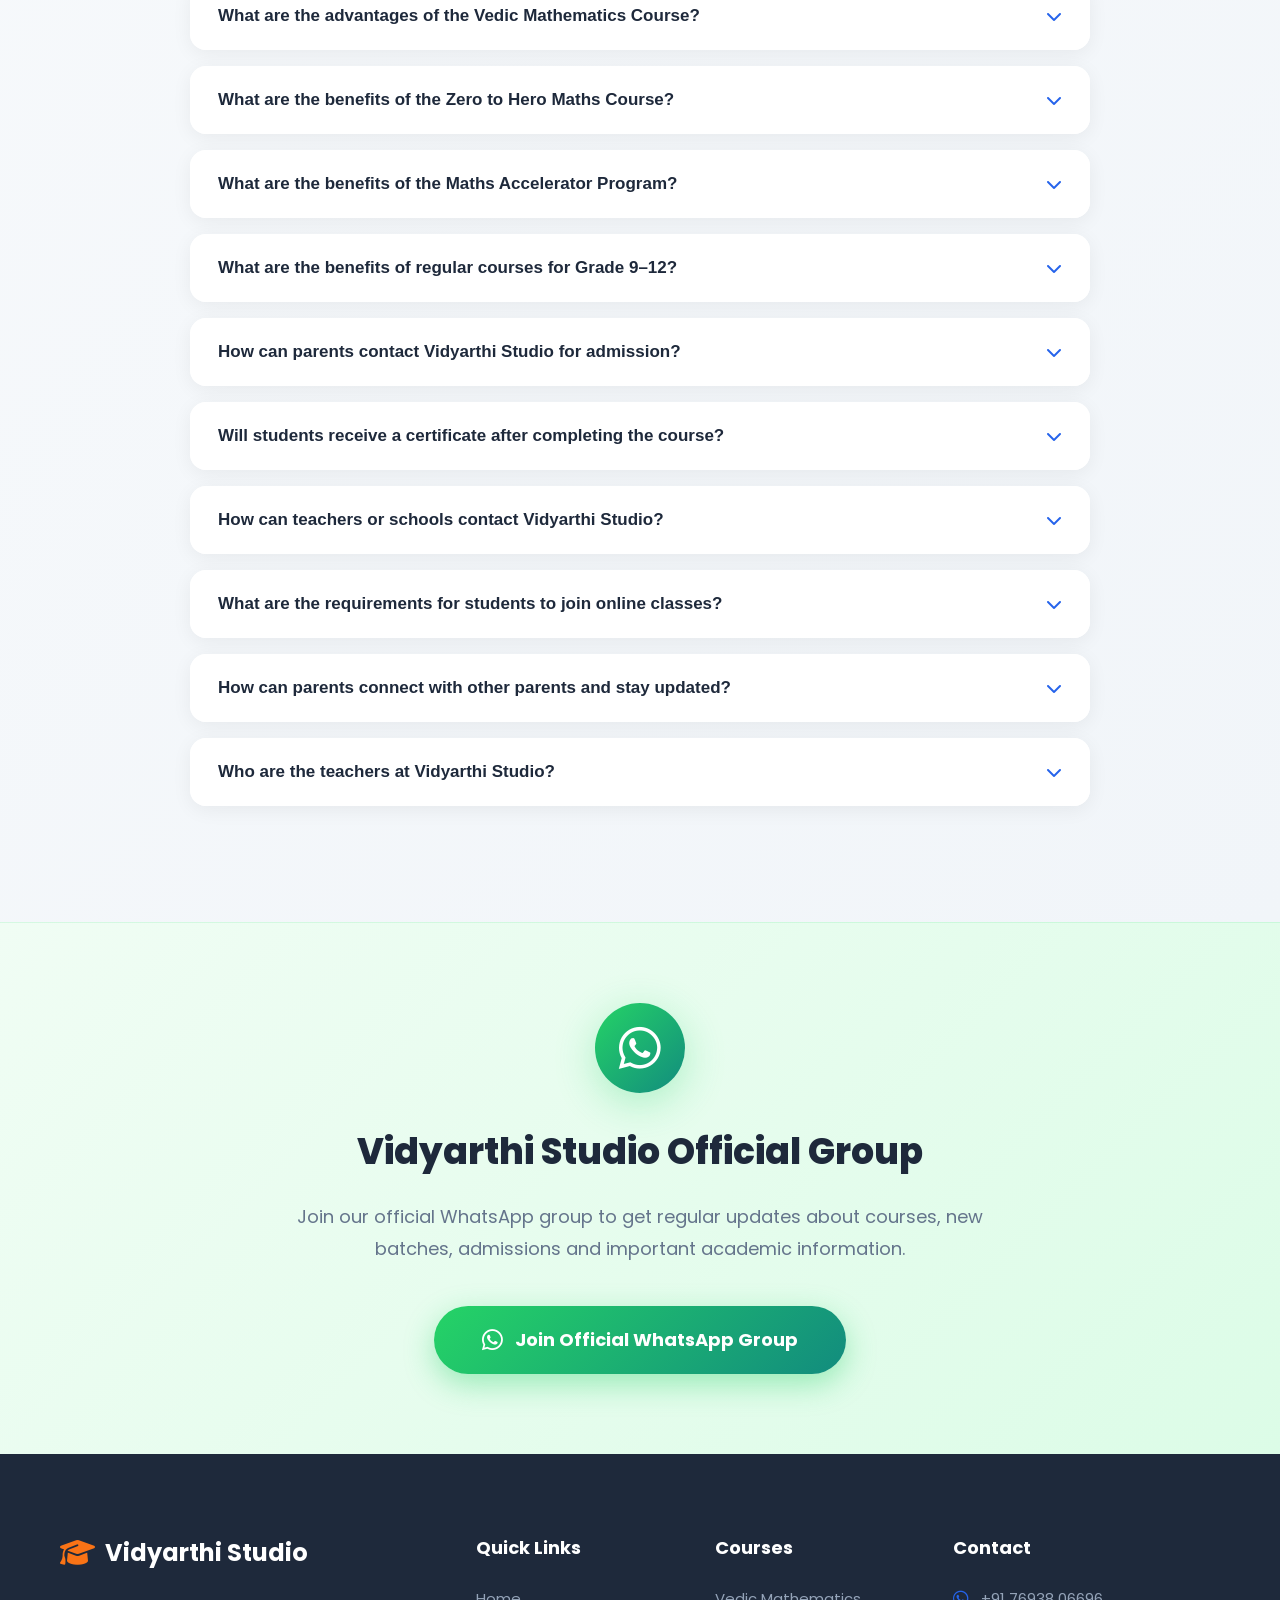
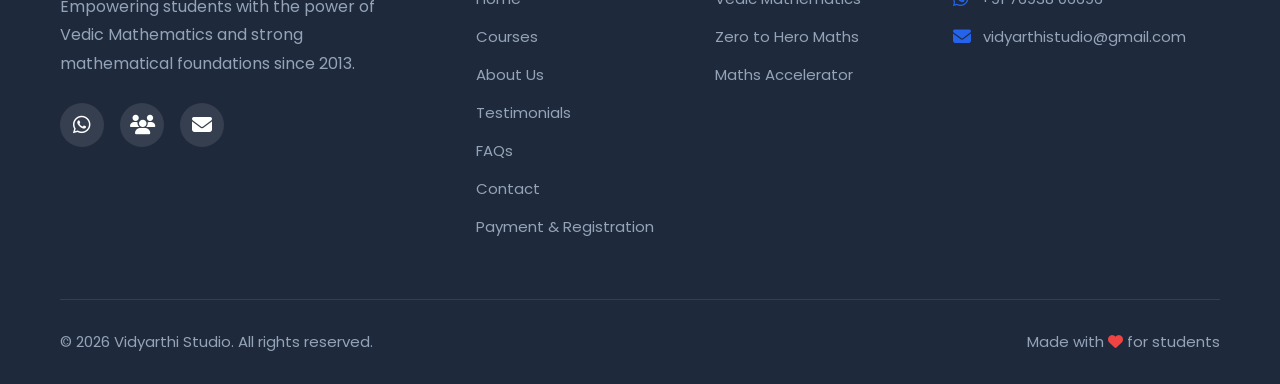
==== commit 42cfa815: "1 June 2026 Payment Gateway Vidyarthi Studio Attached" ====
--- a/index.html
+++ b/index.html
@@ -37,13 +37,14 @@
                     </ul>
                 </li>
                 <li><a href="#about" class="nav-link">About Us</a></li>
-                <li><a href="#testimonials" class="nav-link">Testimonials</a></li>
-                <li><a href="#faq-section" class="nav-link">FAQ</a></li>
-                <li><a href="#contact" class="nav-link">Contact</a></li>
-            </ul>
-            <a href="https://wa.me/917693806696" target="_blank" class="nav-cta">
-                <i class="fab fa-whatsapp"></i> WhatsApp
-            </a>
+                <li><a href="#testimonials" class="nav-link">Testimonials</a></li>
+                <li><a href="#faq-section" class="nav-link">FAQ</a></li>
+                <li><a href="#contact" class="nav-link">Contact</a></li>
+                <li><a href="payment-registration.html" target="_blank" rel="noopener" class="nav-link">Payment</a></li>
+            </ul>
+            <a href="https://wa.me/917693806696" target="_blank" class="nav-cta">
+                <i class="fab fa-whatsapp"></i> WhatsApp
+            </a>
         </div>
     </nav>
 
@@ -718,19 +719,16 @@
                         </div>
                     </div>
 
-                    <div class="payment-info">
-                        <h3><i class="fas fa-credit-card"></i> Payment Information</h3>
-                        <div class="payment-notice">
-                            <i class="fas fa-info-circle"></i>
-                            <p><strong>Important:</strong> Please contact us on WhatsApp or Call before making any payment. Our team will guide you through the enrollment process.</p>
-                        </div>
-                        <ul>
-                            <li><i class="fas fa-check-circle"></i> Contact on WhatsApp/Call before payment</li>
-                            <li><i class="fas fa-check-circle"></i> Fees charged in advance (Monthly/One-time)</li>
-                            <li><i class="fas fa-check-circle"></i> Online Payment via Google Pay</li>
-                            <li><i class="fas fa-check-circle"></i> Same Number for Payment: <strong>76938 06696</strong></li>
-                        </ul>
-                    </div>
+                    <div class="payment-info">
+                        <h3><i class="fas fa-credit-card"></i> Payment Information</h3>
+                        <div class="payment-action">
+                            <i class="fas fa-lock"></i>
+                            <p>To proceed with your course payment and registration, click the button below.</p>
+                            <a href="payment-registration.html" target="_blank" rel="noopener" class="btn btn-payment-register">
+                                <i class="fas fa-credit-card"></i> Payment & Register Now
+                            </a>
+                        </div>
+                    </div>
                 </div>
 
                 <div class="contact-cta">
@@ -1066,12 +1064,13 @@
                         <li><a href="#home">Home</a></li>
                         <li><a href="#courses">Courses</a></li>
                         <li><a href="#about">About Us</a></li>
-                        <li><a href="#testimonials">Testimonials</a></li>
-                        <li><a href="#faq-section">FAQs</a></li>
-                        <li><a href="#contact">Contact</a></li>
-                        
-                    </ul>
-                </div>
+                        <li><a href="#testimonials">Testimonials</a></li>
+                        <li><a href="#faq-section">FAQs</a></li>
+                        <li><a href="#contact">Contact</a></li>
+                        <li><a href="payment-registration.html" target="_blank" rel="noopener">Payment & Registration</a></li>
+                        
+                    </ul>
+                </div>
 
                 <div class="footer-links">
                     <h4>Courses</h4>
--- a/style.css
+++ b/style.css
@@ -1763,22 +1763,49 @@
     color: var(--gray);
 }
 
-.payment-info {
-    background: linear-gradient(135deg, #fef3c7 0%, #fde68a 100%);
-    padding: 30px;
-    border-radius: var(--radius-lg);
-    border-left: 4px solid var(--secondary);
-}
-
-.payment-info h3 {
-    font-size: 1.125rem;
-    font-weight: 700;
+.payment-info {
+    background: linear-gradient(135deg, #fff7ed 0%, #fef3c7 58%, #ecfdf5 100%);
+    padding: 30px;
+    border-radius: var(--radius-lg);
+    border-left: 4px solid var(--secondary);
+    box-shadow: 0 18px 40px rgba(249, 115, 22, 0.13);
+    position: relative;
+    overflow: hidden;
+}
+
+.payment-info::before {
+    content: '';
+    position: absolute;
+    width: 150px;
+    height: 150px;
+    right: -58px;
+    top: -72px;
+    background: rgba(37, 99, 235, 0.1);
+    border-radius: var(--radius-full);
+}
+
+.payment-info::after {
+    content: '';
+    position: absolute;
+    width: 90px;
+    height: 90px;
+    right: 34px;
+    bottom: -48px;
+    background: rgba(16, 185, 129, 0.12);
+    border-radius: var(--radius-full);
+}
+
+.payment-info h3 {
+    font-size: 1.125rem;
+    font-weight: 700;
     color: var(--dark);
     margin-bottom: 16px;
-    display: flex;
-    align-items: center;
-    gap: 10px;
-}
+    display: flex;
+    align-items: center;
+    gap: 10px;
+    position: relative;
+    z-index: 1;
+}
 
 .payment-info h3 i {
     color: var(--secondary);
@@ -1801,18 +1828,74 @@
     margin-top: 2px;
 }
 
-.payment-notice p {
-    font-size: 0.9375rem;
-    color: var(--dark);
-    line-height: 1.6;
-    margin: 0;
-}
-
-.payment-info ul {
-    display: flex;
-    flex-direction: column;
-    gap: 12px;
-}
+.payment-notice p {
+    font-size: 0.9375rem;
+    color: var(--dark);
+    line-height: 1.6;
+    margin: 0;
+}
+
+.payment-action {
+    background: var(--white);
+    padding: 22px;
+    border-radius: var(--radius);
+    border: 1px solid rgba(249, 115, 22, 0.22);
+    box-shadow: 0 16px 36px rgba(15, 23, 42, 0.08);
+    position: relative;
+    z-index: 1;
+}
+
+.payment-action > i {
+    width: 46px;
+    height: 46px;
+    display: inline-flex;
+    align-items: center;
+    justify-content: center;
+    background: rgba(16, 185, 129, 0.12);
+    color: var(--accent);
+    border-radius: var(--radius-full);
+    font-size: 1.25rem;
+    margin-bottom: 14px;
+}
+
+.payment-action p {
+    font-size: 1rem;
+    color: var(--dark);
+    line-height: 1.7;
+    margin: 0 0 18px;
+}
+
+.btn-payment-register {
+    background: var(--gradient-secondary);
+    color: var(--white);
+    box-shadow: 0 10px 24px rgba(249, 115, 22, 0.28);
+    position: relative;
+    overflow: hidden;
+}
+
+.btn-payment-register::after {
+    content: '';
+    position: absolute;
+    inset: 0;
+    background: linear-gradient(90deg, transparent, rgba(255, 255, 255, 0.28), transparent);
+    transform: translateX(-120%);
+    transition: transform 0.65s ease;
+}
+
+.btn-payment-register:hover {
+    transform: translateY(-3px);
+    box-shadow: 0 14px 32px rgba(249, 115, 22, 0.36);
+}
+
+.btn-payment-register:hover::after {
+    transform: translateX(120%);
+}
+
+.payment-info ul {
+    display: flex;
+    flex-direction: column;
+    gap: 12px;
+}
 
 .payment-info li {
     display: flex;
@@ -1822,9 +1905,228 @@
     color: var(--dark-light);
 }
 
-.payment-info li i {
-    color: var(--accent);
-}
+.payment-info li i {
+    color: var(--accent);
+}
+
+/* ============================================
+   Payment Registration Page
+   ============================================ */
+.payment-register-page {
+    background: var(--light);
+    padding-top: 80px;
+}
+
+.payment-register-hero {
+    background: linear-gradient(135deg, #eef6ff 0%, #fff7ed 100%);
+    padding: 88px 0 58px;
+}
+
+.payment-register-hero-content {
+    max-width: 760px;
+}
+
+.payment-register-badge {
+    display: inline-flex;
+    align-items: center;
+    gap: 8px;
+    background: var(--white);
+    color: var(--primary);
+    padding: 10px 16px;
+    border-radius: var(--radius-full);
+    font-weight: 700;
+    font-size: 0.875rem;
+    box-shadow: var(--shadow);
+    margin-bottom: 22px;
+}
+
+.payment-register-hero h1 {
+    font-size: clamp(2.25rem, 5vw, 4.5rem);
+    line-height: 1.08;
+    color: var(--dark);
+    margin-bottom: 18px;
+}
+
+.payment-register-hero p {
+    font-size: 1.125rem;
+    color: var(--gray);
+    max-width: 620px;
+}
+
+.payment-official-note {
+    padding: 36px 0 0;
+}
+
+.official-payment-card {
+    display: grid;
+    grid-template-columns: auto 1fr;
+    gap: 20px;
+    align-items: flex-start;
+    background: var(--white);
+    border: 1px solid rgba(249, 115, 22, 0.2);
+    border-left: 5px solid var(--secondary);
+    border-radius: var(--radius-lg);
+    padding: 26px;
+    box-shadow: var(--shadow-lg);
+}
+
+.official-payment-icon {
+    width: 54px;
+    height: 54px;
+    display: flex;
+    align-items: center;
+    justify-content: center;
+    border-radius: var(--radius);
+    background: rgba(249, 115, 22, 0.12);
+    color: var(--secondary);
+    font-size: 1.35rem;
+}
+
+.official-payment-card h2 {
+    font-size: 1.25rem;
+    color: var(--dark);
+    margin-bottom: 8px;
+}
+
+.official-payment-card p {
+    color: var(--dark-light);
+    line-height: 1.75;
+    margin: 0;
+}
+
+.payment-register-content {
+    padding: 58px 0 86px;
+}
+
+.payment-register-grid {
+    display: grid;
+    grid-template-columns: repeat(2, minmax(0, 1fr));
+    gap: 24px;
+}
+
+.payment-register-panel {
+    background: var(--white);
+    border-radius: var(--radius-lg);
+    padding: 30px;
+    box-shadow: var(--shadow);
+    border: 1px solid rgba(37, 99, 235, 0.08);
+}
+
+.payment-register-panel-icon {
+    width: 54px;
+    height: 54px;
+    display: flex;
+    align-items: center;
+    justify-content: center;
+    border-radius: var(--radius);
+    background: rgba(37, 99, 235, 0.1);
+    color: var(--primary);
+    font-size: 1.35rem;
+    margin-bottom: 18px;
+}
+
+.payment-register-panel h2 {
+    font-size: 1.25rem;
+    color: var(--dark);
+    margin-bottom: 10px;
+}
+
+.payment-register-panel p {
+    color: var(--gray);
+    margin-bottom: 18px;
+}
+
+.payment-details-panel {
+    border-top: 4px solid var(--secondary);
+}
+
+.payment-qr-frame {
+    background: #f8fafc;
+    border: 1px solid rgba(15, 23, 42, 0.08);
+    border-radius: var(--radius);
+    padding: 14px;
+    margin: 18px 0;
+}
+
+.payment-qr-frame img {
+    display: block;
+    width: 100%;
+    max-width: 360px;
+    margin: 0 auto;
+    border-radius: var(--radius-sm);
+}
+
+.upi-copy-box {
+    display: grid;
+    grid-template-columns: 1fr auto;
+    gap: 8px 14px;
+    align-items: center;
+    background: #fff7ed;
+    border: 1px solid rgba(249, 115, 22, 0.24);
+    border-radius: var(--radius);
+    padding: 16px;
+}
+
+.upi-copy-box span {
+    grid-column: 1 / -1;
+    color: var(--secondary-dark);
+    font-size: 0.8rem;
+    font-weight: 800;
+    text-transform: uppercase;
+    letter-spacing: 0.04em;
+}
+
+.upi-copy-box strong {
+    color: var(--dark);
+    font-size: 1rem;
+    overflow-wrap: anywhere;
+}
+
+.copy-upi-btn {
+    display: inline-flex;
+    align-items: center;
+    justify-content: center;
+    gap: 8px;
+    border: 0;
+    border-radius: var(--radius-full);
+    background: var(--dark);
+    color: var(--white);
+    padding: 10px 14px;
+    font-family: inherit;
+    font-weight: 700;
+    cursor: pointer;
+    transition: var(--transition);
+}
+
+.copy-upi-btn:hover {
+    transform: translateY(-2px);
+    box-shadow: var(--shadow);
+}
+
+.registration-buttons {
+    display: grid;
+    gap: 14px;
+}
+
+.btn-registration-form {
+    background: var(--gradient-primary);
+    color: var(--white);
+    box-shadow: 0 10px 24px rgba(37, 99, 235, 0.22);
+}
+
+.btn-registration-form.secondary {
+    background: linear-gradient(135deg, #10b981 0%, #059669 100%);
+    box-shadow: 0 10px 24px rgba(16, 185, 129, 0.22);
+}
+
+.btn-registration-form:hover {
+    transform: translateY(-3px);
+    box-shadow: var(--shadow-lg);
+}
+
+.payment-register-footer {
+    margin-top: 0;
+}
 
 .contact-cta {
     display: flex;
@@ -2444,14 +2746,18 @@
         grid-template-columns: repeat(2, 1fr);
     }
     
-    .contact-grid {
-        grid-template-columns: 1fr;
-    }
-    
-    .footer-content {
-        grid-template-columns: repeat(2, 1fr);
-    }
-}
+    .contact-grid {
+        grid-template-columns: 1fr;
+    }
+
+    .payment-register-grid {
+        grid-template-columns: 1fr;
+    }
+    
+    .footer-content {
+        grid-template-columns: repeat(2, 1fr);
+    }
+}
 
 @media (max-width: 768px) {
     .hero {
@@ -2575,14 +2881,42 @@
         padding: 14px 24px;
     }
     
-    .faq-section {
-        padding: 60px 0;
-    }
-    
-    .faq-question {
-        padding: 18px 20px;
-        font-size: 0.9375rem;
-    }
+    .faq-section {
+        padding: 60px 0;
+    }
+
+    .payment-action {
+        padding: 18px;
+    }
+
+    .official-payment-card {
+        grid-template-columns: 1fr;
+    }
+
+    .payment-register-hero {
+        padding: 64px 0 42px;
+    }
+
+    .payment-register-content {
+        padding: 42px 0 64px;
+    }
+
+    .payment-register-panel {
+        padding: 24px;
+    }
+
+    .upi-copy-box {
+        grid-template-columns: 1fr;
+    }
+
+    .copy-upi-btn {
+        width: 100%;
+    }
+    
+    .faq-question {
+        padding: 18px 20px;
+        font-size: 0.9375rem;
+    }
     
     .faq-answer p,
     .faq-answer ul {
